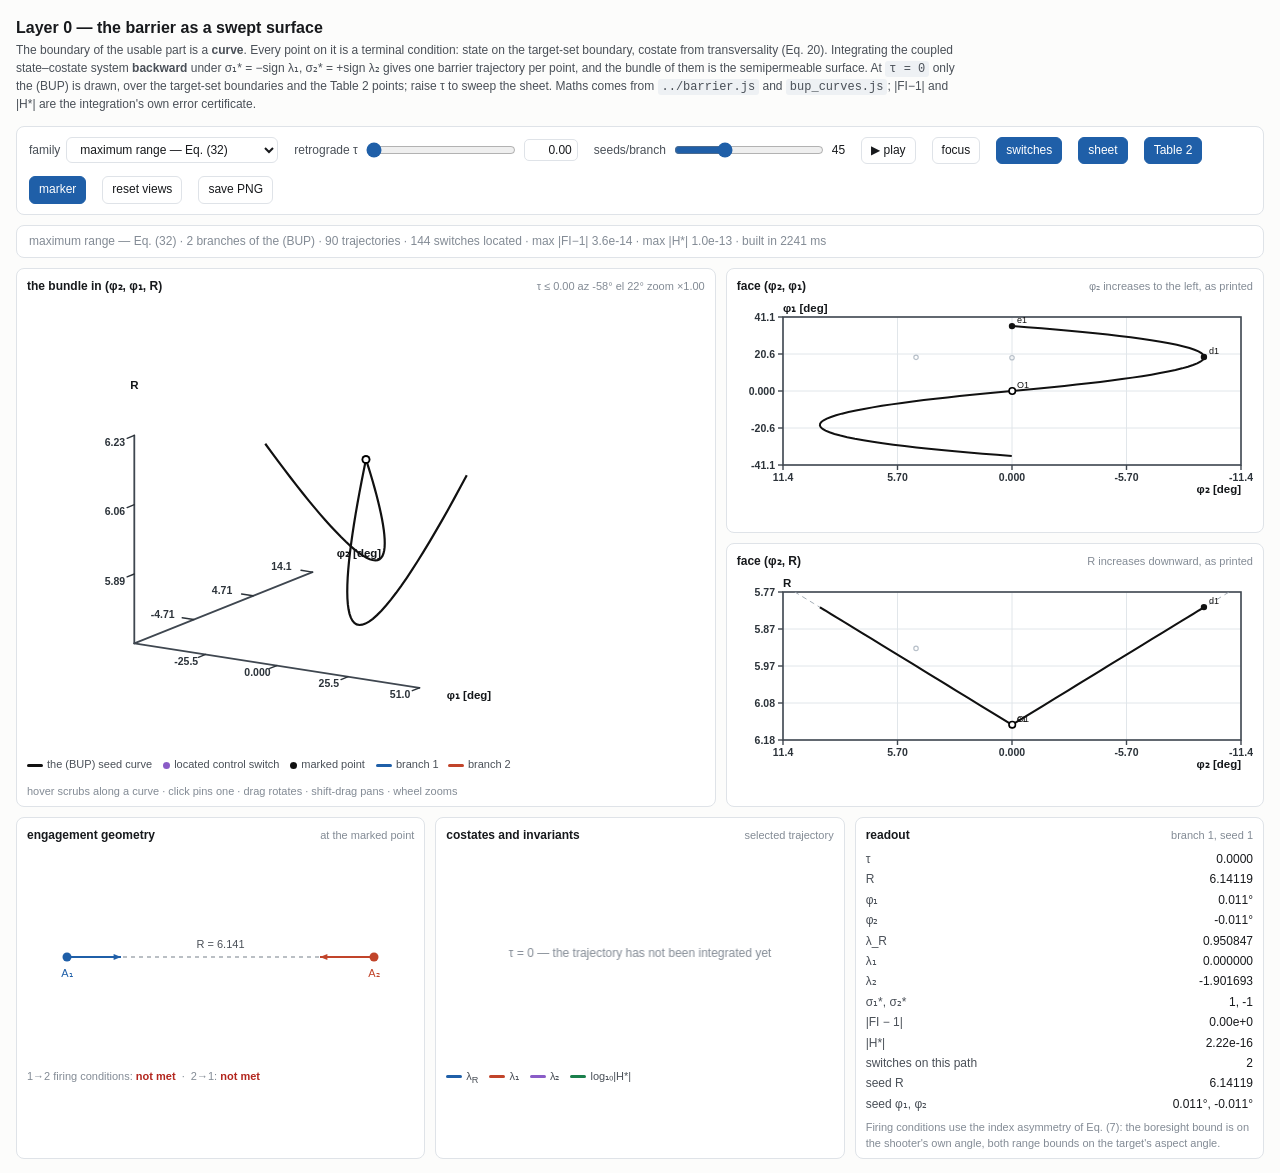
==== layer0/viz/barrier_explorer.html @ 40b1602a "Upgraded Layer 0 Visualization" ====
<!DOCTYPE html>
<!--
  barrier_explorer.html -- Layer 0: the barrier as a swept surface.

  Every point of the boundary of the usable part is a terminal condition.
  Integrate the state-costate system retrograde from it under the paper's own
  barrier strategies and the bundle of those trajectories IS the semipermeable
  surface.  Hold tau at 0 and the picture is the (BUP) alone, drawn over the
  target-set boundaries and the Table 2 points, for direct comparison with the
  printed figures; raise tau and the sheet grows off it.

  Maths: ../barrier.js (the reconstruction) and ./bup_curves.js (ordered seed
  curves).  Nothing here re-derives anything; it only draws.  Both modules are
  checked by test_viz.py and test_barrier_js.js.

  Open it directly in a browser -- file:// is fine.  No build, no server.

    wheel            zoom, about the cursor
    drag             pan (rotate, in the 3-D view; shift-drag pans there)
    click            select a trajectory, in any of the three views
    double-click     reset that view
-->
<html lang="en">
<head>
<meta charset="utf-8">
<title>Layer 0 — barrier sheet explorer</title>
<style>
  :root {
    --c0: #1f5fa8;  --c1: #c1442a;  --c2: #8a5cc7;  --sw: #8a5cc7;
    --ok: #1a7f4b;  --no: #b3261e;
    --ink: #17191c;  --ink2: #4a5058;  --ink3: #838b95;
    --surface: #fcfcfb;  --panel: #ffffff;  --line: #dfe3e8;
  }
  * { box-sizing: border-box; }
  body {
    margin: 0; padding: 16px; background: var(--surface); color: var(--ink);
    font: 13px/1.45 -apple-system, "Segoe UI", Roboto, Helvetica, Arial, sans-serif;
  }
  h1 { font-size: 16px; font-weight: 600; margin: 0 0 3px; }
  .sub { color: var(--ink2); font-size: 12px; margin-bottom: 12px; max-width: 940px; }
  .sub code { background: #eef1f4; padding: 1px 4px; border-radius: 3px; }

  .bar {
    display: flex; flex-wrap: wrap; gap: 12px 16px; align-items: center;
    background: var(--panel); border: 1px solid var(--line); border-radius: 8px;
    padding: 10px 12px; margin-bottom: 10px;
  }
  .ctl { display: flex; align-items: center; gap: 6px; }
  .ctl label { color: var(--ink2); font-size: 12px; white-space: nowrap; }
  .ctl output, .num {
    font-variant-numeric: tabular-nums; font-size: 12px; color: var(--ink);
  }
  .num { width: 54px; text-align: right; padding: 3px 5px; border-radius: 5px;
         border: 1px solid var(--line); font-family: inherit; }
  input[type=range] { width: 150px; accent-color: var(--c0); }
  select, button {
    font: inherit; font-size: 12px; padding: 4px 9px; border-radius: 6px;
    border: 1px solid var(--line); background: #fff; color: var(--ink); cursor: pointer;
  }
  button:hover { background: #f1f4f7; }
  button.on { background: var(--c0); border-color: var(--c0); color: #fff; }
  .status { color: var(--ink3); font-size: 12px; font-variant-numeric: tabular-nums; }

  .grid { display: grid; grid-template-columns: 1.3fr 1fr; gap: 10px; }
  .row2 { display: grid; grid-template-columns: 1fr 1fr 1fr; gap: 10px; margin-top: 10px; }
  .card {
    background: var(--panel); border: 1px solid var(--line); border-radius: 8px;
    padding: 9px 10px 6px;
  }
  .card h2 {
    font-size: 12px; font-weight: 600; margin: 0 0 5px;
    display: flex; justify-content: space-between; align-items: baseline; gap: 8px;
  }
  .card h2 span { font-weight: 400; color: var(--ink3); font-size: 11px;
                  font-variant-numeric: tabular-nums; }
  .stack { display: grid; grid-template-rows: 1fr 1fr; gap: 10px; }
  canvas { display: block; width: 100%; }
  #c3d { height: 452px; cursor: grab; }
  #c3d:active { cursor: grabbing; }
  #cA, #cB { height: 196px; cursor: crosshair; }
  #cG, #cI { height: 214px; }

  table.read { width: 100%; border-collapse: collapse; font-variant-numeric: tabular-nums; }
  table.read td { padding: 1.5px 0; font-size: 12px; }
  table.read td:first-child { color: var(--ink2); }
  table.read td:last-child { text-align: right; }
  .ok { color: var(--ok); } .no { color: var(--no); }
  .key { display: flex; gap: 11px; flex-wrap: wrap; font-size: 11px; color: var(--ink2);
         margin-top: 5px; }
  .key i { display: inline-block; width: 16px; height: 3px; border-radius: 2px;
           vertical-align: middle; margin-right: 4px; }
  .key i.dot { width: 7px; height: 7px; border-radius: 50%; }
  .note { font-size: 11px; color: var(--ink3); margin-top: 5px; }
</style>
</head>
<body>

<h1>Layer 0 — the barrier as a swept surface</h1>
<div class="sub">
  The boundary of the usable part is a <b>curve</b>. Every point on it is a terminal
  condition: state on the target-set boundary, costate from transversality (Eq. 20).
  Integrating the coupled state–costate system <b>backward</b> under σ₁* = −sign λ₁,
  σ₂* = +sign λ₂ gives one barrier trajectory per point, and the bundle of them is the
  semipermeable surface. At <code>τ = 0</code> only the (BUP) is drawn, over the
  target-set boundaries and the Table 2 points; raise τ to sweep the sheet.
  Maths comes from <code>../barrier.js</code> and <code>bup_curves.js</code>;
  |FI−1| and |H*| are the integration's own error certificate.
</div>

<div class="bar">
  <div class="ctl">
    <label for="fam">family</label>
    <select id="fam"></select>
  </div>
  <div class="ctl">
    <label for="tau">retrograde τ</label>
    <input type="range" id="tau" min="0" max="600" step="1" value="0">
    <input type="text" class="num" id="tauNum" value="0.00">
  </div>
  <div class="ctl">
    <label for="ns">seeds/branch</label>
    <input type="range" id="ns" min="9" max="121" step="2" value="45">
    <output id="nsOut">45</output>
  </div>
  <button id="play">▶ play</button>
  <button id="focus">focus</button>
  <button id="showSw" class="on">switches</button>
  <button id="showSheet" class="on">sheet</button>
  <button id="showT2" class="on">Table 2</button>
  <button id="showMark" class="on">marker</button>
  <button id="reset">reset views</button>
  <button id="png">save PNG</button>
</div>
<div class="bar" style="padding:7px 12px"><span class="status" id="status"></span></div>

<div class="grid">
  <div class="card">
    <h2>the bundle in (φ₂, φ₁, R) <span id="h3d"></span></h2>
    <canvas id="c3d"></canvas>
    <div class="key">
      <span><i style="background:#111"></i>the (BUP) seed curve</span>
      <span><i class="dot" style="background:var(--sw)"></i>located control switch</span>
      <span id="markKey"><i class="dot" style="background:#111"></i>marked point</span>
      <span id="branchKey"></span>
      <span style="color:var(--ink3)">hover scrubs along a curve · click pins one ·
        drag rotates · shift-drag pans · wheel zooms</span>
    </div>
  </div>

  <div class="stack">
    <div class="card">
      <h2>face (φ₂, φ₁) <span>φ₂ increases to the left, as printed</span></h2>
      <canvas id="cA"></canvas>
    </div>
    <div class="card">
      <h2>face (φ₂, R) <span>R increases downward, as printed</span></h2>
      <canvas id="cB"></canvas>
    </div>
  </div>
</div>

<div class="row2">
  <div class="card">
    <h2>engagement geometry <span>at the marked point</span></h2>
    <canvas id="cG"></canvas>
    <div class="note" id="gnote"></div>
  </div>
  <div class="card">
    <h2>costates and invariants <span>selected trajectory</span></h2>
    <canvas id="cI"></canvas>
    <div class="key">
      <span><i style="background:var(--c0)"></i>λ<sub>R</sub></span>
      <span><i style="background:var(--c1)"></i>λ₁</span>
      <span><i style="background:var(--c2)"></i>λ₂</span>
      <span><i style="background:var(--ok)"></i>log₁₀|H*|</span>
    </div>
  </div>
  <div class="card">
    <h2>readout <span id="rsub"></span></h2>
    <table class="read" id="read"></table>
    <div class="note">
      Firing conditions use the index asymmetry of Eq. (7): the boresight bound is on the
      shooter's own angle, both range bounds on the target's aspect angle.
    </div>
  </div>
</div>

<script src="../barrier.js"></script>
<script src="./bup_curves.js"></script>
<script>
'use strict';
var B = window.Barrier, C = window.BupCurves;

/* Both modules arrive as plain <script src> loads, so if either file is not
   where this page expects it the browser fails the load silently and every
   later line throws -- which used to leave a blank white page saying nothing
   about why.  Say it instead. */
(function requireModules() {
  var missing = [];
  if (!B) missing.push(['../barrier.js', 'layer0/barrier.js',
                        'the reconstruction: dynamics, costates, invariants, BUP seeds']);
  if (!C) missing.push(['./bup_curves.js', 'layer0/viz/bup_curves.js',
                        'the ordered seed curves along each (BUP) branch']);
  if (!missing.length) return;
  document.body.innerHTML =
    '<div style="max-width:720px;margin:48px auto;padding:20px 24px;' +
    'border:1px solid #e6c9c4;border-left:4px solid #b3261e;border-radius:8px;' +
    'background:#fff;font:14px/1.6 -apple-system,Segoe UI,Roboto,sans-serif;' +
    'color:#17191c">' +
    '<div style="font-weight:600;font-size:15px;margin-bottom:8px">' +
    'This page could not load the modules it draws from.</div>' +
    '<p style="margin:0 0 10px;color:#4a5058">Nothing here computes anything ' +
    'itself — the maths lives in those files, so the page has nothing to draw ' +
    'until they load.</p><ul style="margin:0 0 12px;padding-left:20px">' +
    missing.map(function (m) {
      return '<li style="margin-bottom:6px"><code style="background:#f3f5f7;' +
             'padding:1px 5px;border-radius:3px">' + m[1] + '</code> — ' + m[2] +
             '<br><span style="color:#838b95;font-size:12.5px">this page loads it as ' +
             m[0] + ', relative to itself</span></li>';
    }).join('') +
    '</ul><p style="margin:0;color:#4a5058">Put the file back and reload. ' +
    'If it has moved, the <code style="background:#f3f5f7;padding:1px 5px;' +
    'border-radius:3px">&lt;script src&gt;</code> tags at the foot of this file ' +
    'are the two paths to change.</p></div>';
  throw new Error('barrier_explorer: missing ' +
                  missing.map(function (m) { return m[1]; }).join(', '));
}());

var D = Math.PI / 180;
var HUE = ['#1f5fa8', '#c1442a', '#8a5cc7'];     // validated for CVD separation
var SW = '#8a5cc7', BUP = '#111111', OK = '#1a7f4b';

/* Axis furniture. Deliberately dark and weighted: on the 3-D view especially,
   a hairline tripod in pale grey is unreadable against the sheet. */
var AX_LINE = '#3f4750';      // frame and 3-D axis lines
var AX_TICK = '#2c333a';      // tick marks and their numbers
var AX_GRID = '#e1e6ea';      // gridlines, which stay recessive
var AX_NAME = '#14171a';      // axis names
var AX_TICK_FONT = '600 10.5px -apple-system, Segoe UI, sans-serif';
var AX_NAME_FONT = '600 11.5px -apple-system, Segoe UI, sans-serif';
var TAU_FULL = 6.0, DT = 2e-3;

/* Table 2, "Coordinates of significant points", p. 155 — [name, R, phi_1, phi_2]
   with the angles in degrees, exactly as printed. */
var TABLE2 = [["A_1",3.0,45,180],["B_1",6.142,45,0],["C_1",4.3,113.87,-25.27],
["D_1",3.724,83.86,23.71],["E_1",2.233,85.45,129.74],["F_1",2.69,69.8,157.07],
["G_1",3.437,74.5,47.16],["H_1",0.55,128.52,-143.79],["I_1",0.55,-36.21,51.28],
["J_1",1.7214,45.01,88.87],["K_1",0.7213,45,-55.17],["M_1",0.25,45,180],
["N_1",0.279,45,-154.6],["O_1",6.1416,0,0],["P_1",2.628,72.75,153.96],
["Q_1",1.707,45,90],["Qt_1",1.705,45,89.5],["S_1",1.468,47.24,132.76],
["U_1",1.721,91.14,134.99],["V_1",0.412,45,117.43],["Wt_1",0.148,49.49,130.51],
["Y_1",3.01,45,174.5],["Z_1",0.85,45,0],["a_1",2.98,49.68,171.4],
["b_1",2.44,79.58,123.43],["c_1",5.925,18.7,4.78],["d_1",5.808,18.88,-9.56],
["e_1",6.142,36.07,0],["f_1",6.142,18.5,0],["g_1",0.267,45,-160.9],
["h_1",0.535,45,92.92],["m_1",0.847,45,8.05],["n_1",0.255,45,179.15],
["p_1",0.721,-31.81,55.46],["q_1",0.381,45,-124.34],["v_1",0.543,19.31,91.28],
["alpha",3.29,63.12,69.12],["beta",4.649,45,45],["gamma",1.414,45,45],
["delta",4.649,45,-45],["zeta_1",5.149,59.19,20.19],["eta",0.762,45,-45],
["mu_1",4.649,45,24.63],["rho_1",5.686,77.03,-6.86],["nu",0.762,45,45],
["beta_0",0.85,0,0],["tau",2.495,53.34,53.34]];

// ---------------------------------------------------------------------------
// state
// ---------------------------------------------------------------------------

var S = {
  family: 'max',
  tau: 0.0,
  branches: [],            // [{color, trajs:[...]}]
  flat: [],                // every trajectory, in draw order
  sel: 0,
  pinned: null,            // index of a locked trajectory, or null
  mark: 1.0,               // fraction of tau at which the marker sits
  focus: false,
  showSw: true, showSheet: true, showT2: true, showMark: true,
  az: -58 * D, el: 22 * D,
  views: {}                // per-canvas user transform
};

/* A face's view is either null -- follow the auto-fit, so scrubbing tau keeps
   the bundle framed -- or an explicit domain rectangle, frozen the moment the
   user zooms or pans. Keeping the domain itself (rather than a zoom factor)
   makes zoom-about-the-cursor exact and pan a plain translation. */
function view(id) {
  if (!S.views[id]) S.views[id] = { dom: null, k: 1, dx: 0, dy: 0 };
  return S.views[id];
}

// ---------------------------------------------------------------------------
// build
// ---------------------------------------------------------------------------

function unwrapCol(Y, col) {
  var out = [Y[0][col]], acc = Y[0][col];
  for (var i = 1; i < Y.length; i++) {
    var d = Y[i][col] - Y[i - 1][col];
    if (d > Math.PI) d -= 2 * Math.PI;
    if (d < -Math.PI) d += 2 * Math.PI;
    acc += d;
    out.push(acc);
  }
  return out;
}

/* barrier.js returns { path:[{tau,y}], switches:[{tau,which}], fiErr, hErr }.
   Flatten to column arrays once, here, and derive the invariant histories from
   the module's own functions rather than recomputing any physics. */
function trajectory(y0, bi, si) {
  var tr = B.integrateRetrograde(y0, { tauMax: TAU_FULL, dt: DT });
  var Y = tr.path.map(function (p) { return p.y; });
  var fi = [], h = [];
  for (var i = 0; i < Y.length; i++) {
    var q = Y[i];
    fi.push(Math.abs(B.firstIntegral(q[0], q[3], q[4], q[5]) - 1));
    h.push(Math.abs(B.hamiltonianStar(q[0], q[1], q[2], q[3], q[4], q[5])));
  }
  return {
    tau: tr.path.map(function (p) { return p.tau; }),
    R: Y.map(function (q) { return q[0]; }),
    a1: unwrapCol(Y, 1), a2: unwrapCol(Y, 2),
    Y: Y, switches: tr.switches, fi: fi, h: h,
    fiErr: tr.fiErr, hErr: tr.hErr, seed: y0, bi: bi, si: si
  };
}

/* Eq. (7).  Computed here rather than added to barrier.js, which does not
   export it: the boresight bound is on the shooter's OWN angle, both range
   bounds on the TARGET's aspect angle. */
function canFire(own, tgt, R) {
  return Math.abs(own) <= B.PARAMS.beta && R >= B.Rlo(tgt) && R < B.Rhi(tgt);
}

function rebuild() {
  var t0 = performance.now();
  var n = +document.getElementById('ns').value;
  S.family = document.getElementById('fam').value;
  var res = C.seeds(S.family, n);
  S.branches = res.branches.map(function (seeds, bi) {
    return { color: HUE[bi % HUE.length],
             trajs: seeds.map(function (y, si) { return trajectory(y, bi, si); }) };
  });
  S.flat = [];
  S.branches.forEach(function (b) { b.trajs.forEach(function (t) { S.flat.push(t); }); });
  S.sel = Math.min(S.sel, Math.max(S.flat.length - 1, 0));
  S.pinned = null;
  classifyTable2();

  var fi = 0, h = 0, nsw = 0;
  S.flat.forEach(function (t) {
    fi = Math.max(fi, t.fiErr); h = Math.max(h, t.hErr); nsw += t.switches.length;
  });
  document.getElementById('status').textContent =
    res.label + ' · ' + S.branches.length + ' branch' +
    (S.branches.length > 1 ? 'es' : '') + ' of the (BUP) · ' + S.flat.length +
    ' trajectories · ' + nsw + ' switches located · max |FI−1| ' + fi.toExponential(1) +
    ' · max |H*| ' + h.toExponential(1) + ' · built in ' +
    Math.round(performance.now() - t0) + ' ms';

  document.getElementById('branchKey').innerHTML = S.branches.map(function (b, i) {
    return '<i style="background:' + b.color + '"></i>branch ' + (i + 1);
  }).join(' &nbsp; ');

  Object.keys(S.views).forEach(function (k) { S.views[k] = null; });
  S.views = {};
  draw();
}

/* Mark the Table 2 points that lie on the family now shown, so the overlay
   distinguishes "this curve reproduces the published point" from "this point
   belongs to some other part of the construction". */
var T2ON = [];
function classifyTable2() {
  T2ON = TABLE2.map(function (p) {
    var best = 1e9;
    S.flat.forEach(function (t) {
      var d = Math.max(Math.abs(t.seed[0] - p[1]),
                       Math.abs(B.wrap(t.seed[1] - p[2] * D)),
                       Math.abs(B.wrap(t.seed[2] - p[3] * D)));
      if (d < best) best = d;
    });
    return best < 0.02;
  });
}

// ---------------------------------------------------------------------------
// canvas plumbing
// ---------------------------------------------------------------------------

function fit(cv) {
  var r = window.devicePixelRatio || 1;
  var w = cv.clientWidth, h = cv.clientHeight;
  cv.width = Math.round(w * r); cv.height = Math.round(h * r);
  var g = cv.getContext('2d');
  g.setTransform(r, 0, 0, r, 0, 0);
  g.clearRect(0, 0, w, h);
  return { g: g, w: w, h: h };
}

function Frame(g, w, h, pad) {
  this.g = g; this.w = w; this.h = h;
  this.p = pad || { l: 46, r: 12, t: 17, b: 31 };
}
Frame.prototype.setDomain = function (x0, x1, y0, y1) {
  this.x0 = x0; this.x1 = x1; this.y0 = y0; this.y1 = y1;
};
Frame.prototype.applyView = function (v) {
  if (v.dom) this.setDomain(v.dom[0], v.dom[1], v.dom[2], v.dom[3]);
};
Frame.prototype.domain = function () { return [this.x0, this.x1, this.y0, this.y1]; };
Frame.prototype.X = function (x) {
  return this.p.l + (x - this.x0) / (this.x1 - this.x0) * (this.w - this.p.l - this.p.r);
};
Frame.prototype.Y = function (y) {
  return this.p.t + (y - this.y0) / (this.y1 - this.y0) * (this.h - this.p.t - this.p.b);
};
Frame.prototype.invX = function (px) {
  return this.x0 + (px - this.p.l) / (this.w - this.p.l - this.p.r) * (this.x1 - this.x0);
};
Frame.prototype.invY = function (py) {
  return this.y0 + (py - this.p.t) / (this.h - this.p.t - this.p.b) * (this.y1 - this.y0);
};
Frame.prototype.clip = function () {
  this.g.save();
  this.g.beginPath();
  this.g.rect(this.p.l, this.p.t, this.w - this.p.l - this.p.r,
              this.h - this.p.t - this.p.b);
  this.g.clip();
};
Frame.prototype.unclip = function () { this.g.restore(); };
/* Grid lines stay recessive; the frame, the ticks and the names are the axis
   and are drawn to be read at a glance. */
Frame.prototype.axes = function (xl, yl) {
  var g = this.g, i, v;
  var L = this.p.l, R = this.w - this.p.r, T = this.p.t, Bm = this.h - this.p.b;

  g.strokeStyle = AX_GRID; g.lineWidth = 1;
  for (i = 0; i <= 4; i++) {
    v = this.x0 + (this.x1 - this.x0) * i / 4;
    g.beginPath(); g.moveTo(this.X(v), T); g.lineTo(this.X(v), Bm); g.stroke();
  }
  for (i = 0; i <= 4; i++) {
    v = this.y0 + (this.y1 - this.y0) * i / 4;
    g.beginPath(); g.moveTo(L, this.Y(v)); g.lineTo(R, this.Y(v)); g.stroke();
  }

  g.strokeStyle = AX_LINE; g.lineWidth = 1.6;
  g.strokeRect(L, T, R - L, Bm - T);

  g.lineWidth = 1.4;
  g.font = AX_TICK_FONT;
  g.fillStyle = AX_TICK;
  for (i = 0; i <= 4; i++) {
    v = this.x0 + (this.x1 - this.x0) * i / 4;
    g.beginPath(); g.moveTo(this.X(v), Bm); g.lineTo(this.X(v), Bm + 5); g.stroke();
    g.textAlign = 'center';
    g.fillText(fmt(v), this.X(v), Bm + 16);
  }
  for (i = 0; i <= 4; i++) {
    v = this.y0 + (this.y1 - this.y0) * i / 4;
    g.beginPath(); g.moveTo(L, this.Y(v)); g.lineTo(L - 5, this.Y(v)); g.stroke();
    g.textAlign = 'right';
    g.fillText(fmt(v), L - 8, this.Y(v) + 3.5);
  }

  g.font = AX_NAME_FONT; g.fillStyle = AX_NAME;
  g.textAlign = 'right';
  g.fillText(xl, R, this.h - 3);
  g.textAlign = 'left';
  g.fillText(yl, L, T - 5);
};
Frame.prototype.poly = function (xs, ys, color, lw, alpha) {
  var g = this.g, i;
  g.strokeStyle = color; g.lineWidth = lw;
  g.globalAlpha = alpha === undefined ? 1 : alpha;
  g.beginPath();
  for (i = 0; i < xs.length; i++) {
    if (i === 0) g.moveTo(this.X(xs[i]), this.Y(ys[i]));
    else g.lineTo(this.X(xs[i]), this.Y(ys[i]));
  }
  g.stroke(); g.globalAlpha = 1;
};
Frame.prototype.dot = function (x, y, color, r, ring) {
  var g = this.g;
  g.beginPath(); g.arc(this.X(x), this.Y(y), r || 2, 0, 2 * Math.PI);
  if (ring) { g.strokeStyle = color; g.lineWidth = 1.2; g.stroke(); }
  else { g.fillStyle = color; g.fill(); }
};

function fmt(v) {
  var a = Math.abs(v);
  if (a >= 100) return v.toFixed(0);
  if (a >= 10) return v.toFixed(1);
  if (a >= 1) return v.toFixed(2);
  return v.toFixed(3);
}

/* Light at the start of the seed curve, dark at its end, so position along the
   (BUP) is readable inside a branch's own hue. */
function shade(base, k, n) {
  var f = 0.55 - 0.5 * (k / Math.max(n - 1, 1));
  var r = parseInt(base.slice(1, 3), 16), g = parseInt(base.slice(3, 5), 16),
      b = parseInt(base.slice(5, 7), 16);
  function mix(c) { return Math.round(c + (255 - c) * Math.max(f, 0)); }
  return 'rgb(' + mix(r) + ',' + mix(g) + ',' + mix(b) + ')';
}

/* Index of the last sample at or before tau.  At tau = 0 this is 0, so the
   trajectory collapses to its seed and only the (BUP) is drawn. */
function cut(t, tau) {
  var lo = 0, hi = t.tau.length - 1;
  if (tau <= 0) return 0;
  if (tau >= t.tau[hi]) return hi;
  while (lo < hi - 1) {
    var mid = (lo + hi) >> 1;
    if (t.tau[mid] <= tau) lo = mid; else hi = mid;
  }
  return lo;
}

function selected() { return S.flat[S.sel]; }

function visible(t) { return !S.focus || t === selected(); }

// ---------------------------------------------------------------------------
// reference geometry drawn under the bundle -- what the printed figures show
// ---------------------------------------------------------------------------

function drawReference(F, kind) {
  var g = F.g, i, xs = [], ys = [], q;
  g.setLineDash([5, 4]);
  if (kind === 'p1') {
    [B.PARAMS.beta, -B.PARAMS.beta].forEach(function (b) {
      F.poly([F.x0, F.x1], [b / D, b / D], '#9aa3ad', 1, 0.9);
    });
  } else {
    for (i = 0; i <= 400; i++) {
      q = -Math.PI + 2 * Math.PI * i / 400;
      xs.push(q / D); ys.push(B.Rhi(q));
    }
    F.poly(xs, ys, '#9aa3ad', 1, 0.9);
    xs = []; ys = [];
    for (i = 0; i <= 400; i++) {
      q = -Math.PI + 2 * Math.PI * i / 400;
      xs.push(q / D); ys.push(B.Rlo(q));
    }
    F.poly(xs, ys, '#9aa3ad', 1, 0.9);
  }
  g.setLineDash([]);
}

function drawTable2(F, xk, yk) {
  if (!S.showT2) return;
  var g = F.g;
  g.font = '9px -apple-system, Segoe UI, sans-serif';
  TABLE2.forEach(function (p, i) {
    var val = { R: p[1], phi1: p[2], phi2: p[3] };
    var x = val[xk], y = val[yk];
    if (x < Math.min(F.x0, F.x1) || x > Math.max(F.x0, F.x1)) return;
    if (y < Math.min(F.y0, F.y1) || y > Math.max(F.y0, F.y1)) return;
    var on = T2ON[i];
    F.dot(x, y, on ? '#111' : '#b8c0c9', on ? 3.2 : 2.2, !on);
    if (on) {
      g.fillStyle = '#111'; g.textAlign = 'left';
      g.fillText(p[0].replace('_', ''), F.X(x) + 5, F.Y(y) - 3);
    }
  });
}

// ---------------------------------------------------------------------------
// the two faces
// ---------------------------------------------------------------------------

var FACES = {
  cA: { x: function (t, i) { return t.a2[i] / D; },
        y: function (t, i) { return t.a1[i] / D; },
        xl: 'φ₂ [deg]', yl: 'φ₁ [deg]', xk: 'phi2', yk: 'phi1',
        flipX: true, flipY: false, ref: 'p1' },
  cB: { x: function (t, i) { return t.a2[i] / D; },
        y: function (t, i) { return t.R[i]; },
        xl: 'φ₂ [deg]', yl: 'R', xk: 'phi2', yk: 'R',
        flipX: true, flipY: true, ref: 'R' }
};

function autoBounds(fx, fy) {
  var x0 = Infinity, x1 = -Infinity, y0 = Infinity, y1 = -Infinity;
  S.flat.forEach(function (t) {
    if (!visible(t)) return;
    var m = cut(t, S.tau), i;
    for (i = 0; i <= m; i++) {
      var x = fx(t, i), y = fy(t, i);
      if (x < x0) x0 = x; if (x > x1) x1 = x;
      if (y < y0) y0 = y; if (y > y1) y1 = y;
    }
  });
  if (!isFinite(x0)) return [0, 1, 0, 1];
  var mx = 0.07 * (x1 - x0) + 0.5, my = 0.07 * (y1 - y0) + 0.02;
  return [x0 - mx, x1 + mx, y0 - my, y1 + my];
}

/* Build a face's frame.
 *
 * `c` is the result of fit(), for the drawing path.  Passing null gives a
 * measure-only frame with no drawing context and, critically, WITHOUT calling
 * fit() -- fit() sets canvas.width, which clears the canvas.  Hit-testing runs
 * on every mousemove, so a pick that quietly wiped the pixels and then decided
 * nothing had changed left the view blank until the next redraw: the canvas
 * flickered under the cursor. */
function faceFrame(id, cv, c) {
  var f = FACES[id];
  var F = new Frame(c ? c.g : null,
                    c ? c.w : cv.clientWidth,
                    c ? c.h : cv.clientHeight);
  var b = autoBounds(f.x, f.y);
  F.setDomain(f.flipX ? b[1] : b[0], f.flipX ? b[0] : b[1],
              f.flipY ? b[2] : b[3], f.flipY ? b[3] : b[2]);
  F.applyView(view(id));
  return F;
}

function drawFace(id) {
  var cv = document.getElementById(id), f = FACES[id];
  var F = faceFrame(id, cv, fit(cv));
  F.axes(f.xl, f.yl);
  F.clip();
  drawReference(F, f.ref);

  S.branches.forEach(function (br) {
    br.trajs.forEach(function (t, k) {
      if (!visible(t)) return;
      var m = cut(t, S.tau), xs = [], ys = [], i;
      if (m === 0) return;
      for (i = 0; i <= m; i++) { xs.push(f.x(t, i)); ys.push(f.y(t, i)); }
      var on = (t === selected());
      F.poly(xs, ys, on ? '#000' : shade(br.color, k, br.trajs.length),
             on ? 2.0 : 0.8, on ? 1 : 0.7);
    });
    // the seed curve itself, always drawn -- at tau = 0 it is the whole picture
    var bx = [], by = [];
    br.trajs.forEach(function (t) {
      if (S.focus && !visible(t)) return;
      bx.push(f.x(t, 0)); by.push(f.y(t, 0));
    });
    if (bx.length > 1) F.poly(bx, by, BUP, 2.0, 1);
  });

  if (S.showSw) {
    S.flat.forEach(function (t) {
      if (!visible(t)) return;
      t.switches.forEach(function (s) {
        if (s.tau > S.tau) return;
        var i = cut(t, s.tau);
        F.dot(f.x(t, i), f.y(t, i), SW, 1.9);
      });
    });
  }

  drawTable2(F, f.xk, f.yk);

  var sel = selected();
  if (sel && S.showMark) {
    var i = cut(sel, S.tau * S.mark);
    if (S.pinned !== null) F.dot(f.x(sel, i), f.y(sel, i), '#000', 7.5, true);
    F.dot(f.x(sel, i), f.y(sel, i), '#000', 4);
    F.dot(f.x(sel, 0), f.y(sel, 0), '#fff', 2.4);
  }
  F.unclip();
}

// ---------------------------------------------------------------------------
// the 3-D view
// ---------------------------------------------------------------------------

function make3d(c) {
  var bx = autoBounds(function (t, i) { return t.a2[i] / D; },
                      function (t, i) { return t.a1[i] / D; });
  var bz = autoBounds(function (t, i) { return t.a2[i] / D; },
                      function (t, i) { return t.R[i]; });
  var cx = 0.5 * (bx[0] + bx[1]), cy = 0.5 * (bx[2] + bx[3]),
      cz = 0.5 * (bz[2] + bz[3]);
  var sx = Math.max(bx[1] - bx[0], 1e-6), sy = Math.max(bx[3] - bx[2], 1e-6),
      sz = Math.max(bz[3] - bz[2], 1e-6);
  var v = view('c3d');
  var sc = { x: 0.40 * c.w * v.k, y: 0.40 * c.h * v.k };
  var ox = c.w / 2 + v.dx * c.w, oy = c.h / 2 + v.dy * c.h;
  var ca = Math.cos(S.az), sa = Math.sin(S.az);
  var ce = Math.cos(S.el), se = Math.sin(S.el);
  return {
    // centre and span per axis, so a normalized coordinate u maps back to the
    // data value c + u*s -- which is what the 3-D tick labels print
    box: { c: [cx, cy, cz], s: [sx, sy, sz] },
    norm: function (t, i) {
      return [(t.a2[i] / D - cx) / sx, (t.a1[i] / D - cy) / sy, (t.R[i] - cz) / sz];
    },
    at: function (p) {
      var X = p[0] * ca - p[1] * sa;
      var Y = (p[0] * sa + p[1] * ca) * se - p[2] * ce;
      return [ox + X * sc.x, oy + Y * sc.y];
    }
  };
}

/* Three labelled axes rather than a bare tripod.  Each carries tick marks and
   the data value at each tick (degrees, or R), which the view had no way of
   showing before -- so a shape in it could be seen but not read. */
function drawAxes3d(g, P) {
  var A = -0.62, Z = 0.62, NT = 4;
  var axes = [
    { d: 0, off: [0, -1, 0], name: 'φ₂ [deg]' },
    { d: 1, off: [-1, 0, 0], name: 'φ₁ [deg]' },
    { d: 2, off: [-1, 0, 0], name: 'R' }
  ];

  axes.forEach(function (ax) {
    function at(u, grow) {
      var p = [A, A, A];
      p[ax.d] = u;
      if (grow) {
        p[0] += ax.off[0] * grow;
        p[1] += ax.off[1] * grow;
        p[2] += ax.off[2] * grow;
      }
      return P.at(p);
    }

    var p0 = at(A, 0), p1 = at(Z, 0);
    g.strokeStyle = AX_LINE; g.lineWidth = 1.8; g.lineCap = 'round';
    g.beginPath(); g.moveTo(p0[0], p0[1]); g.lineTo(p1[0], p1[1]); g.stroke();

    // Rotating the view foreshortens an axis, and four labels on forty pixels
    // of screen are unreadable.  Thin the ticks to what the projected length
    // can actually carry, and drop them entirely once it cannot carry one.
    var len = Math.hypot(p1[0] - p0[0], p1[1] - p0[1]);
    var nt = Math.min(NT, Math.floor(len / 58));

    if (nt >= 1) {
      g.font = AX_TICK_FONT; g.fillStyle = AX_TICK; g.strokeStyle = AX_TICK;
      g.lineWidth = 1.4; g.textAlign = 'center'; g.textBaseline = 'middle';
      for (var i = 1; i <= nt; i++) {    // i = 0 is the corner the three axes
        var u = A + (Z - A) * i / nt;    // share: their labels would stack
        var a = at(u, 0), b = at(u, 0.05), lab = at(u, 0.135);
        g.beginPath(); g.moveTo(a[0], a[1]); g.lineTo(b[0], b[1]); g.stroke();
        g.fillText(fmt(P.box.c[ax.d] + u * P.box.s[ax.d]), lab[0], lab[1]);
      }
    }

    // The name goes past the far end ALONG the axis; tick labels are offset
    // across it, so the two cannot collide at any viewing angle.
    var ux = len > 1e-6 ? (p1[0] - p0[0]) / len : 0;
    var uy = len > 1e-6 ? (p1[1] - p0[1]) / len : -1;
    g.font = AX_NAME_FONT; g.fillStyle = AX_NAME;
    g.textAlign = 'center'; g.textBaseline = 'middle';
    g.fillText(ax.name, p1[0] + ux * 50, p1[1] + uy * 50);
    g.textBaseline = 'alphabetic';
  });
  g.lineCap = 'butt';
}

function draw3d() {
  var cv = document.getElementById('c3d'), c = fit(cv), g = c.g;
  var P = make3d(c);
  var put = function (t, i) { return P.at(P.norm(t, i)); };

  drawAxes3d(g, P);

  if (S.showSheet && !S.focus && S.tau > 0) {
    S.branches.forEach(function (br) {
      for (var k = 0; k + 1 < br.trajs.length; k++) {
        var A = br.trajs[k], Z = br.trajs[k + 1];
        var m = Math.min(cut(A, S.tau), cut(Z, S.tau));
        if (m < 1) continue;
        var step = Math.max(1, Math.floor(m / 60));
        g.globalAlpha = 0.5; g.fillStyle = shade(br.color, k, br.trajs.length);
        for (var i = 0; i + step <= m; i += step) {
          var p1 = put(A, i), p2 = put(A, i + step),
              p3 = put(Z, i + step), p4 = put(Z, i);
          g.beginPath();
          g.moveTo(p1[0], p1[1]); g.lineTo(p2[0], p2[1]);
          g.lineTo(p3[0], p3[1]); g.lineTo(p4[0], p4[1]);
          g.closePath(); g.fill();
        }
        g.globalAlpha = 1;
      }
    });
  }

  S.branches.forEach(function (br) {
    br.trajs.forEach(function (t, k) {
      if (!visible(t)) return;
      var m = cut(t, S.tau);
      if (m === 0) return;
      var on = (t === selected());
      g.strokeStyle = on ? '#000' : shade(br.color, k, br.trajs.length);
      g.lineWidth = on ? 2.0 : 0.6;
      g.globalAlpha = on ? 1 : (S.showSheet && !S.focus ? 0.5 : 0.85);
      g.beginPath();
      for (var i = 0; i <= m; i++) {
        var p = put(t, i);
        if (i === 0) g.moveTo(p[0], p[1]); else g.lineTo(p[0], p[1]);
      }
      g.stroke(); g.globalAlpha = 1;
    });
    g.strokeStyle = BUP; g.lineWidth = 2.2;
    g.beginPath();
    var started = false;
    br.trajs.forEach(function (t) {
      if (S.focus && !visible(t)) return;
      var p = put(t, 0);
      if (!started) { g.moveTo(p[0], p[1]); started = true; } else g.lineTo(p[0], p[1]);
    });
    g.stroke();
  });

  if (S.showSw) {
    g.fillStyle = SW;
    S.flat.forEach(function (t) {
      if (!visible(t)) return;
      t.switches.forEach(function (s) {
        if (s.tau > S.tau) return;
        var p = put(t, cut(t, s.tau));
        g.beginPath(); g.arc(p[0], p[1], 2.0, 0, 2 * Math.PI); g.fill();
      });
    });
  }

  var sel = selected();
  if (sel && S.showMark) {
    var p = put(sel, cut(sel, S.tau * S.mark));
    if (S.pinned !== null) {
      g.strokeStyle = '#000'; g.lineWidth = 1.4;
      g.beginPath(); g.arc(p[0], p[1], 8, 0, 2 * Math.PI); g.stroke();
    }
    g.fillStyle = '#000';
    g.beginPath(); g.arc(p[0], p[1], 4.5, 0, 2 * Math.PI); g.fill();
    g.fillStyle = '#fff';
    var q = put(sel, 0);
    g.beginPath(); g.arc(q[0], q[1], 2.6, 0, 2 * Math.PI); g.fill();
  }

  document.getElementById('h3d').textContent =
    'τ ≤ ' + S.tau.toFixed(2) + '   az ' + Math.round(S.az / D) +
    '°  el ' + Math.round(S.el / D) + '°   zoom ×' + view('c3d').k.toFixed(2);
}

// ---------------------------------------------------------------------------
// lower row
// ---------------------------------------------------------------------------

/* Relative geometry of Eqs. (1)-(3): A1 at the origin, A2 down the line of
   sight at range R.  Each phi_i is that aircraft's own velocity direction
   measured off the LOS toward the other, which is what makes
   Rdot = -(cos phi_1 + cos phi_2). */
function drawGeometry() {
  var c = fit(document.getElementById('cG')), g = c.g;
  var sel = selected();
  document.getElementById('gnote').textContent = '';
  if (!sel) return;
  var i = cut(sel, S.tau * S.mark);
  var R = sel.R[i], p1 = sel.Y[i][1], p2 = sel.Y[i][2];

  var pad = 40, sc = (c.w - 2 * pad) / Math.max(R, 1e-3);
  sc = Math.min(sc, (c.h - 2 * pad) / 2.0);
  var ax = c.w / 2 - 0.5 * R * sc, ay = c.h / 2, bx = ax + R * sc;

  g.strokeStyle = '#8d959e'; g.lineWidth = 1.2; g.setLineDash([4, 4]);
  g.beginPath(); g.moveTo(ax, ay); g.lineTo(bx, ay); g.stroke();
  g.setLineDash([]);

  function arrow(x, y, ang, color, label, lbly) {
    var len = Math.min(54, 0.28 * c.w);
    var dx = Math.cos(ang) * len, dy = -Math.sin(ang) * len;
    g.strokeStyle = color; g.fillStyle = color; g.lineWidth = 2;
    g.beginPath(); g.moveTo(x, y); g.lineTo(x + dx, y + dy); g.stroke();
    g.beginPath();
    g.moveTo(x + dx, y + dy);
    g.lineTo(x + dx - 8 * Math.cos(ang - 0.4), y + dy + 8 * Math.sin(ang - 0.4));
    g.lineTo(x + dx - 8 * Math.cos(ang + 0.4), y + dy + 8 * Math.sin(ang + 0.4));
    g.closePath(); g.fill();
    g.beginPath(); g.arc(x, y, 4.5, 0, 2 * Math.PI); g.fill();
    g.font = '11px -apple-system, Segoe UI, sans-serif'; g.textAlign = 'center';
    g.fillText(label, x, y + lbly);
  }
  arrow(ax, ay, p1, HUE[0], 'A₁', 20);
  arrow(bx, ay, Math.PI - p2, HUE[1], 'A₂', 20);

  g.fillStyle = '#4a5058'; g.textAlign = 'center';
  g.fillText('R = ' + R.toFixed(3), (ax + bx) / 2, ay - 9);
  g.textAlign = 'left';

  var f12 = canFire(p1, p2, R), f21 = canFire(p2, p1, R);
  document.getElementById('gnote').innerHTML =
    '1→2 firing conditions: <b class="' + (f12 ? 'ok' : 'no') + '">' +
    (f12 ? 'met' : 'not met') + '</b> &nbsp;·&nbsp; 2→1: <b class="' +
    (f21 ? 'ok' : 'no') + '">' + (f21 ? 'met' : 'not met') + '</b>';
}

function drawInvariants() {
  var c = fit(document.getElementById('cI'));
  var F = new Frame(c.g, c.w, c.h, { l: 36, r: 36, t: 17, b: 24 });
  var sel = selected();
  if (!sel) return;
  var m = cut(sel, S.tau), i;
  if (m === 0) {
    c.g.fillStyle = '#838b95';
    c.g.font = '12px -apple-system, Segoe UI, sans-serif';
    c.g.textAlign = 'center';
    c.g.fillText('τ = 0 — the trajectory has not been integrated yet',
                 c.w / 2, c.h / 2);
    return;
  }
  var lo = Infinity, hi = -Infinity;
  for (i = 0; i <= m; i++) {
    [3, 4, 5].forEach(function (k) {
      var v = sel.Y[i][k];
      if (v < lo) lo = v; if (v > hi) hi = v;
    });
  }
  if (!isFinite(lo)) { lo = -1; hi = 1; }
  var pad = 0.12 * (hi - lo) + 1e-3;
  F.setDomain(0, Math.max(sel.tau[m], 1e-3), hi + pad, lo - pad);
  F.axes('τ', 'λ');
  F.clip();

  var g = c.g;
  g.strokeStyle = '#7d858e'; g.lineWidth = 1.2;
  g.beginPath(); g.moveTo(F.p.l, F.Y(0)); g.lineTo(c.w - F.p.r, F.Y(0)); g.stroke();

  [[3, HUE[0]], [4, HUE[1]], [5, HUE[2]]].forEach(function (s) {
    var xs = [], ys = [];
    for (var j = 0; j <= m; j++) { xs.push(sel.tau[j]); ys.push(sel.Y[j][s[0]]); }
    F.poly(xs, ys, s[1], 1.6);
  });

  sel.switches.forEach(function (s) {
    if (s.tau > S.tau) return;
    g.strokeStyle = SW; g.lineWidth = 1; g.setLineDash([2, 3]);
    g.beginPath(); g.moveTo(F.X(s.tau), F.p.t); g.lineTo(F.X(s.tau), c.h - F.p.b);
    g.stroke(); g.setLineDash([]);
  });

  // |H*| on its own log decade axis
  var G = new Frame(c.g, c.w, c.h, { l: 36, r: 36, t: 17, b: 24 });
  G.setDomain(0, Math.max(sel.tau[m], 1e-3), -8, -18);
  var xs2 = [], ys2 = [];
  for (i = 0; i <= m; i++) {
    xs2.push(sel.tau[i]); ys2.push(Math.log10(Math.max(sel.h[i], 1e-18)));
  }
  G.poly(xs2, ys2, OK, 1.2, 0.9);
  F.unclip();

  // the marker's own position in tau
  g.strokeStyle = '#111'; g.lineWidth = 1;
  var tm = S.tau * S.mark;
  g.beginPath(); g.moveTo(F.X(tm), F.p.t); g.lineTo(F.X(tm), c.h - F.p.b); g.stroke();

  g.fillStyle = OK; g.font = '10px -apple-system, Segoe UI, sans-serif';
  g.textAlign = 'left';
  g.fillText('10⁻⁸', c.w - 32, G.Y(-8) + 3);
  g.fillText('10⁻¹⁸', c.w - 34, G.Y(-18) + 3);
}

function drawReadout() {
  var el = document.getElementById('read'), sel = selected();
  if (!sel) { el.innerHTML = ''; return; }
  var i = cut(sel, S.tau * S.mark), y = sel.Y[i], s = B.controls(y);
  var fi = Math.abs(B.firstIntegral(y[0], y[3], y[4], y[5]) - 1);
  var hs = Math.abs(B.hamiltonianStar(y[0], y[1], y[2], y[3], y[4], y[5]));
  var rows = [
    ['τ', sel.tau[i].toFixed(4)],
    ['R', y[0].toFixed(5)],
    ['φ₁', (sel.a1[i] / D).toFixed(3) + '°'],
    ['φ₂', (sel.a2[i] / D).toFixed(3) + '°'],
    ['λ_R', y[3].toFixed(6)],
    ['λ₁', y[4].toFixed(6)],
    ['λ₂', y[5].toFixed(6)],
    ['σ₁*, σ₂*', s[0] + ',  ' + s[1]],
    ['|FI − 1|', fi.toExponential(2)],
    ['|H*|', hs.toExponential(2)],
    ['switches on this path', sel.switches.length],
    ['seed R', sel.seed[0].toFixed(5)],
    ['seed φ₁, φ₂', (sel.seed[1] / D).toFixed(3) + '°, ' +
                    (sel.seed[2] / D).toFixed(3) + '°']
  ];
  el.innerHTML = rows.map(function (r) {
    return '<tr><td>' + r[0] + '</td><td>' + r[1] + '</td></tr>';
  }).join('');
  document.getElementById('rsub').innerHTML =
    'branch ' + (sel.bi + 1) + ', seed ' + (sel.si + 1) +
    (S.pinned === null ? ''
      : ' · <b style="color:#17191c">pinned</b> <span style="color:#838b95">' +
        '(click it again or press Esc)</span>');
}

function draw() {
  document.getElementById('markKey').style.display = S.showMark ? '' : 'none';
  draw3d();
  drawFace('cA');
  drawFace('cB');
  drawGeometry();
  drawInvariants();
  drawReadout();
}

// ---------------------------------------------------------------------------
// interaction
// ---------------------------------------------------------------------------

function setTau(v) {
  S.tau = Math.min(Math.max(v, 0), TAU_FULL);
  document.getElementById('tau').value = Math.round(S.tau * 100);
  document.getElementById('tauNum').value = S.tau.toFixed(2);
  draw();
}

document.getElementById('tau').oninput = function () { setTau(+this.value / 100); };
document.getElementById('tauNum').onchange = function () {
  var v = parseFloat(this.value);
  setTau(isFinite(v) ? v : 0);
};
var nsEl = document.getElementById('ns');
nsEl.oninput = function () { document.getElementById('nsOut').textContent = this.value; };
nsEl.onchange = rebuild;
document.getElementById('fam').onchange = rebuild;

function toggle(id, key) {
  document.getElementById(id).onclick = function () {
    S[key] = !S[key];
    this.classList.toggle('on', S[key]);
    draw();
  };
}
toggle('showSw', 'showSw');
toggle('showSheet', 'showSheet');
toggle('showT2', 'showT2');
toggle('showMark', 'showMark');   // the marked point on the selected trajectory
toggle('focus', 'focus');

document.getElementById('reset').onclick = function () {
  S.views = {};
  S.az = -58 * D; S.el = 22 * D;
  draw();
};

/* Play sweeps tau from 0 up. The bundle grows and, because the marker sits at
   tau * mark, the selected trajectory is travelled at the same time; with focus
   on, the bundle is hidden and it is only that trajectory being watched. */
var playing = null;
document.getElementById('play').onclick = function () {
  var btn = this;
  if (playing) {
    clearInterval(playing); playing = null;
    btn.textContent = '▶ play'; btn.classList.remove('on');
    return;
  }
  btn.textContent = '❚❚ pause'; btn.classList.add('on');
  if (S.tau >= TAU_FULL - 1e-9) setTau(0);
  playing = setInterval(function () {
    var next = S.tau + 0.05;
    if (next > TAU_FULL) { next = 0; }
    setTau(next);
  }, 45);
};

/* Nearest trajectory to a click, in a face. */
/* Nearest trajectory sample to a screen point.  With `only` given, the search
   is confined to that one trajectory, which is what lets a pinned curve be
   scrubbed along without the cursor wandering onto a neighbour. */
function pickFace(id, mx, my, only) {
  var cv = document.getElementById(id), f = FACES[id], F = faceFrame(id, cv, null);
  var best = -1, bestD = Infinity, bestFrac = 1;
  S.flat.forEach(function (t, idx) {
    if (!visible(t) || (only && t !== only)) return;
    var m = Math.max(cut(t, S.tau), 0);
    var step = Math.max(1, Math.floor(m / 90));
    for (var i = 0; i <= m; i += step) {
      var dx = F.X(f.x(t, i)) - mx, dy = F.Y(f.y(t, i)) - my;
      var d = dx * dx + dy * dy;
      if (d < bestD) { bestD = d; best = idx; bestFrac = m ? i / m : 1; }
    }
  });
  return bestD < (only ? 1e9 : 2500) ? [best, bestFrac] : null;
}

function pick3d(mx, my, only) {
  var c = { w: document.getElementById('c3d').clientWidth,
            h: document.getElementById('c3d').clientHeight };
  var P = make3d(c);
  var best = -1, bestD = Infinity, bestFrac = 1;
  S.flat.forEach(function (t, idx) {
    if (!visible(t) || (only && t !== only)) return;
    var m = Math.max(cut(t, S.tau), 0);
    var step = Math.max(1, Math.floor(m / 90));
    for (var i = 0; i <= m; i += step) {
      var p = P.at(P.norm(t, i));
      var dx = p[0] - mx, dy = p[1] - my, d = dx * dx + dy * dy;
      if (d < bestD) { bestD = d; best = idx; bestFrac = m ? i / m : 1; }
    }
  });
  return bestD < (only ? 1e9 : 2500) ? [best, bestFrac] : null;
}

function localXY(cv, e) {
  var r = cv.getBoundingClientRect();
  return [e.clientX - r.left, e.clientY - r.top];
}

/* Wheel zoom about the cursor, on every view showing trajectories. */
['cA', 'cB', 'c3d'].forEach(function (id) {
  var cv = document.getElementById(id);
  cv.addEventListener('wheel', function (e) {
    e.preventDefault();
    var v = view(id);
    var f = Math.exp(-e.deltaY * 0.0022);
    var k2 = Math.min(Math.max(v.k * f, 0.15), 250);
    var xy = localXY(cv, e);
    if (id === 'c3d') {
      // hold the point under the cursor while scaling about the view centre
      var ux = (xy[0] - cv.clientWidth / 2) / cv.clientWidth - v.dx;
      var uy = (xy[1] - cv.clientHeight / 2) / cv.clientHeight - v.dy;
      v.dx -= ux * (k2 / v.k - 1);
      v.dy -= uy * (k2 / v.k - 1);
      v.k = k2;
    } else {
      // zoom about the data point under the cursor: it stays put, exactly
      var F = faceFrame(id, cv, null);
      var bx = F.invX(xy[0]), by = F.invY(xy[1]);
      v.dom = [bx + (F.x0 - bx) / f, bx + (F.x1 - bx) / f,
               by + (F.y0 - by) / f, by + (F.y1 - by) / f];
    }
    draw();
  }, { passive: false });

  cv.addEventListener('dblclick', function () {
    S.views[id] = null;
    if (id === 'c3d') { S.az = -58 * D; S.el = 22 * D; }
    draw();
  });
});

/* Redraw at most once per frame while the cursor moves: a hover redraws every
   panel, and the 3-D sheet fill is not cheap. */
var hoverQueued = false;
function onNextFrame(fn) {
  if (hoverQueued) return;
  hoverQueued = true;
  requestAnimationFrame(function () { hoverQueued = false; fn(); });
}

function pickAt(id, xy, only) {
  return id === 'c3d' ? pick3d(xy[0], xy[1], only) : pickFace(id, xy[0], xy[1], only);
}

/* Moving the cursor over a view scrubs: the nearest trajectory is selected and
   the marked point follows the cursor along it, so dragging the pointer down a
   curve walks the readout, the geometry and the costates with it.  Clicking
   pins a trajectory — hover then scrubs along that one only, and never jumps to
   a neighbour — and clicking it again releases. */
function hoverScrub(id, cv, e) {
  var xy = localXY(cv, e);
  onNextFrame(function () {
    var pin = S.pinned === null ? null : S.flat[S.pinned];
    var hit = pickAt(id, xy, pin);
    if (!hit) return;
    if (hit[0] === S.sel && Math.abs(hit[1] - S.mark) < 1e-4) return;
    S.sel = hit[0];
    S.mark = hit[1];
    draw();
  });
}

/* Drag: pan on the faces, rotate (shift-pan) in 3-D.  A press that does not
   move is a click, and pins. */
['cA', 'cB', 'c3d'].forEach(function (id) {
  var cv = document.getElementById(id);
  var down = false, moved = 0, lx = 0, ly = 0;
  cv.addEventListener('mousedown', function (e) {
    down = true; moved = 0;
    lx = e.clientX; ly = e.clientY;
  });
  window.addEventListener('mouseup', function (e) {
    if (!down) return;
    down = false;
    if (moved > 3) return;
    var xy = localXY(cv, e);
    var hit = pickAt(id, xy, null);
    if (!hit) return;
    if (S.pinned === hit[0]) {
      S.pinned = null;                       // click the pinned curve to release
    } else {
      S.pinned = hit[0];
      S.sel = hit[0];
      S.mark = hit[1];
    }
    draw();
  });
  cv.addEventListener('mousemove', function (e) {
    if (!down) { hoverScrub(id, cv, e); return; }
    var dx = e.clientX - lx, dy = e.clientY - ly;
    moved += Math.abs(dx) + Math.abs(dy);
    lx = e.clientX; ly = e.clientY;
    var v = view(id);
    if (id === 'c3d' && !e.shiftKey) {
      S.az += dx * 0.008;
      S.el = Math.max(-1.45, Math.min(1.45, S.el + dy * 0.006));
    } else if (id === 'c3d') {
      v.dx += dx / cv.clientWidth; v.dy += dy / cv.clientHeight;
    } else {
      var F = faceFrame(id, cv, null);
      var kx = (F.x1 - F.x0) / (cv.clientWidth - F.p.l - F.p.r);
      var ky = (F.y1 - F.y0) / (cv.clientHeight - F.p.t - F.p.b);
      v.dom = [F.x0 - dx * kx, F.x1 - dx * kx, F.y0 - dy * ky, F.y1 - dy * ky];
    }
    draw();
  });
});

/* Stitch the three trajectory views into one image, for the deck. */
document.getElementById('png').onclick = function () {
  var ids = ['c3d', 'cA', 'cB'], titles = ['(φ₂, φ₁, R)', 'face (φ₂, φ₁)', 'face (φ₂, R)'];
  var src = ids.map(function (i) { return document.getElementById(i); });
  var pad = 14, head = 26;
  var w = src[0].width + src[1].width + pad * 3;
  var h = Math.max(src[0].height, src[1].height + src[2].height + pad) + head + pad * 2;
  var out = document.createElement('canvas');
  out.width = w; out.height = h;
  var g = out.getContext('2d');
  g.fillStyle = '#ffffff'; g.fillRect(0, 0, w, h);
  g.fillStyle = '#17191c';
  g.font = '600 15px -apple-system, Segoe UI, sans-serif';
  g.fillText(document.getElementById('status').textContent.split(' · ')[0] +
             ' — τ ≤ ' + S.tau.toFixed(2), pad, 18);
  g.drawImage(src[0], pad, head + pad);
  g.drawImage(src[1], src[0].width + pad * 2, head + pad);
  g.drawImage(src[2], src[0].width + pad * 2, head + pad + src[1].height + pad);
  g.fillStyle = '#4a5058'; g.font = '12px -apple-system, Segoe UI, sans-serif';
  titles.forEach(function (t, i) {
    var x = i === 0 ? pad : src[0].width + pad * 2;
    var y = i === 2 ? head + pad + src[1].height + pad - 4 : head + pad - 4;
    g.fillText(t, x, y);
  });
  var a = document.createElement('a');
  a.download = 'layer0_' + S.family.replace('+', 'p').replace('-', 'm') +
               '_tau' + S.tau.toFixed(2) + '.png';
  a.href = out.toDataURL('image/png');
  a.click();
};

window.addEventListener('keydown', function (e) {
  if (e.key === 'Escape' && S.pinned !== null) { S.pinned = null; draw(); }
});

window.addEventListener('resize', draw);

// ---------------------------------------------------------------------------

(function init() {
  var sel = document.getElementById('fam');
  ['max', 'min', 'bore+', 'bore-'].forEach(function (k) {
    var o = document.createElement('option');
    o.value = k; o.textContent = C.FAMILIES[k].label;
    sel.appendChild(o);
  });
  sel.value = 'max';
  rebuild();
}());
</script>
</body>
</html>
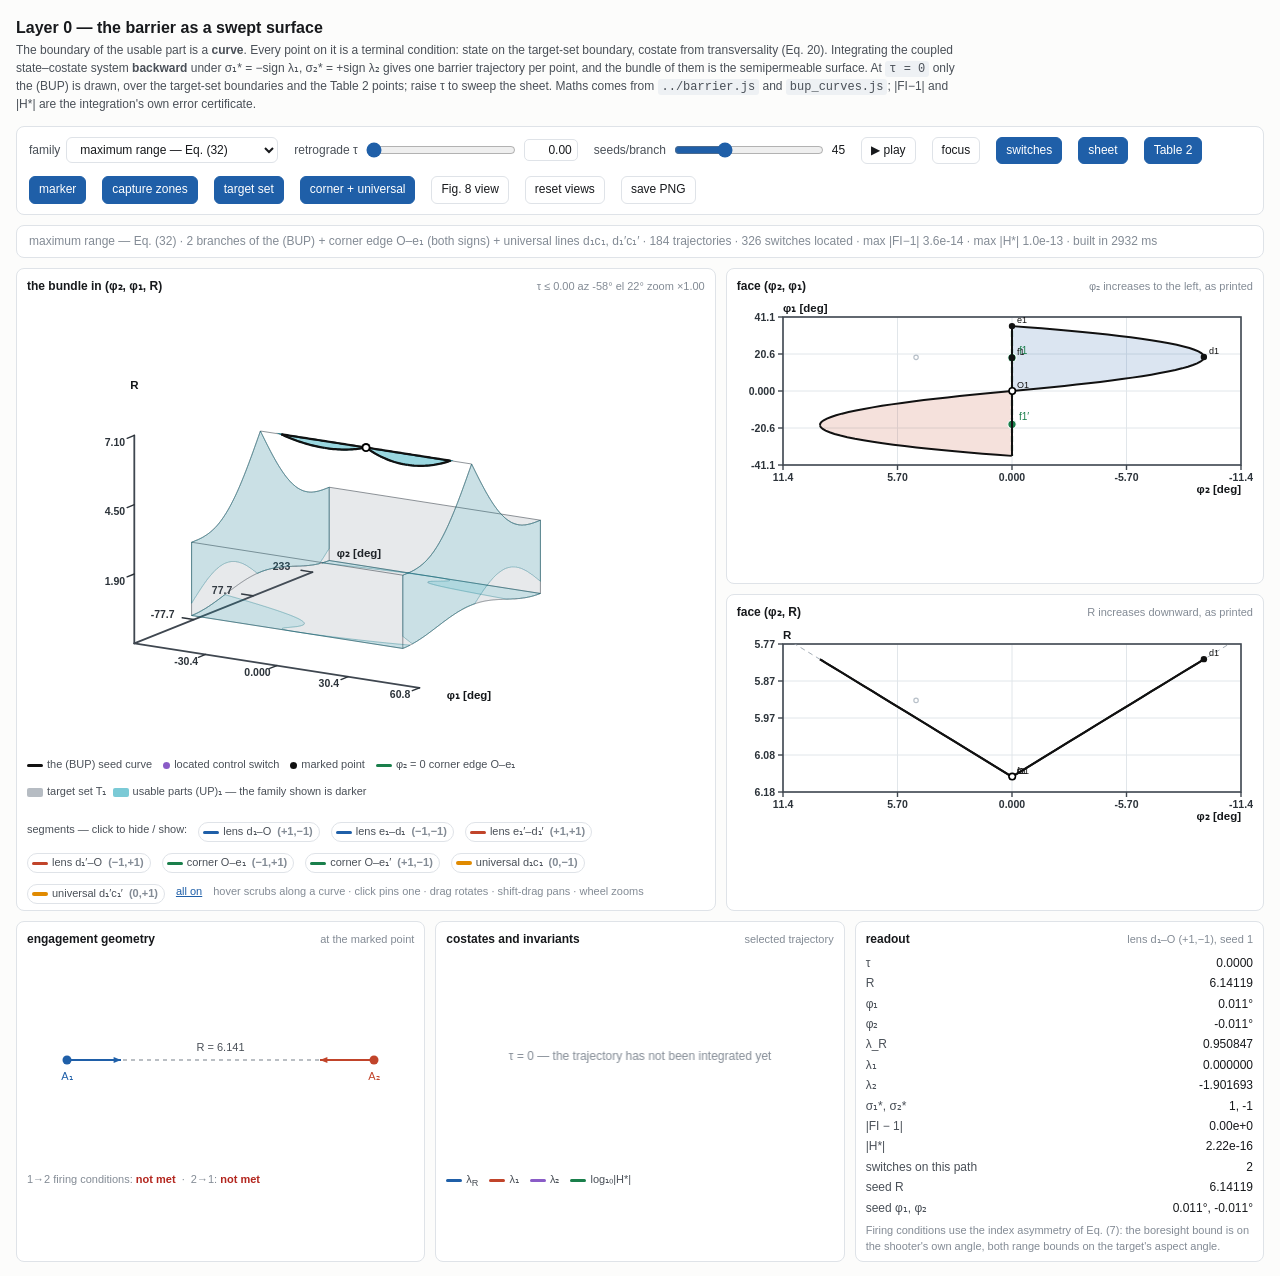
==== commit fe35f71f: "Added max range corner trajectories, max range universal lines, and target set" ====
--- a/layer0/viz/barrier_explorer.html
+++ b/layer0/viz/barrier_explorer.html
@@ -90,6 +90,12 @@
   .key i { display: inline-block; width: 16px; height: 3px; border-radius: 2px;
            vertical-align: middle; margin-right: 4px; }
   .key i.dot { width: 7px; height: 7px; border-radius: 50%; }
+  .seg { cursor: pointer; user-select: none; padding: 1px 6px 1px 4px;
+         border: 1px solid var(--line); border-radius: 10px; background: #fff; }
+  .seg:hover { border-color: #9aa3ad; }
+  .seg.off { opacity: 0.38; text-decoration: line-through; }
+  .seg b { font-weight: 600; color: var(--ink3); margin-left: 3px; }
+  .seglink { cursor: pointer; color: var(--c0); text-decoration: underline; }
   .note { font-size: 11px; color: var(--ink3); margin-top: 5px; }
 </style>
 </head>
@@ -128,6 +134,10 @@
   <button id="showSheet" class="on">sheet</button>
   <button id="showT2" class="on">Table 2</button>
   <button id="showMark" class="on">marker</button>
+  <button id="showZones" class="on">capture zones</button>
+  <button id="showTarget" class="on" title="the target set of Eqs. (6)-(9), semi-transparent, with its usable parts shaded (3-D view)">target set</button>
+  <button id="showExtra" class="on" title="max range only: seeds on the φ₂ = 0 corner edge O–e₁ and the universal line from d₁">corner + universal</button>
+  <button id="fig8">Fig. 8 view</button>
   <button id="reset">reset views</button>
   <button id="png">save PNG</button>
 </div>
@@ -141,7 +151,13 @@
       <span><i style="background:#111"></i>the (BUP) seed curve</span>
       <span><i class="dot" style="background:var(--sw)"></i>located control switch</span>
       <span id="markKey"><i class="dot" style="background:#111"></i>marked point</span>
-      <span id="branchKey"></span>
+      <span><i style="background:#1a7f4b"></i>φ₂ = 0 corner edge O–e₁</span>
+      <span id="tsKey"><i style="background:rgba(93,107,121,0.45);height:9px"></i>target set T₁
+        &nbsp;<i style="background:rgba(15,159,181,0.55);height:9px"></i>usable parts (UP)₁ — the family shown is darker</span>
+      <span style="flex-basis:100%;height:0"></span>
+      <span style="color:var(--ink2)">segments — click to hide / show:</span>
+      <span id="branchKey" style="display:contents"></span>
+      <span class="seglink" id="segAll">all on</span>
       <span style="color:var(--ink3)">hover scrubs along a curve · click pins one ·
         drag rotates · shift-drag pans · wheel zooms</span>
     </div>
@@ -229,6 +245,11 @@
 var D = Math.PI / 180;
 var HUE = ['#1f5fa8', '#c1442a', '#8a5cc7'];     // validated for CVD separation
 var SW = '#8a5cc7', BUP = '#111111', OK = '#1a7f4b';
+var CORNER = '#1a7f4b';       // trajectories seeded on the phi_2 = 0 corner edge
+var UNIV = '#e08a00';         // the universal line of player 1 -- sigma_1 = 0
+var TS_FILL = 'rgba(93,107,121,0.075)', TS_EDGE = 'rgba(55,64,74,0.55)';
+var UP_FILL = 'rgba(15,159,181,0.42)', UP_FILL_OTHER = 'rgba(15,159,181,0.13)',
+    UP_EDGE = 'rgba(8,110,126,0.95)';
 
 /* Axis furniture. Deliberately dark and weighted: on the 3-D view especially,
    a hairline tripod in pale grey is unreadable against the sheet. */
@@ -272,7 +293,10 @@
   pinned: null,            // index of a locked trajectory, or null
   mark: 1.0,               // fraction of tau at which the marker sits
   focus: false,
-  showSw: true, showSheet: true, showT2: true, showMark: true,
+  showSw: true, showSheet: true, showT2: true, showMark: true, showZones: true,
+  showExtra: true,          // max range: corner-edge family + universal lines
+  hidden: {},               // segment name -> true when switched off; survives rebuilds
+  showTarget: true,         // the target set T_1 and its usable parts, 3-D view
   az: -58 * D, el: 22 * D,
   views: {}                // per-canvas user transform
 };
@@ -305,8 +329,10 @@
 /* barrier.js returns { path:[{tau,y}], switches:[{tau,which}], fiErr, hErr }.
    Flatten to column arrays once, here, and derive the invariant histories from
    the module's own functions rather than recomputing any physics. */
-function trajectory(y0, bi, si) {
-  var tr = B.integrateRetrograde(y0, { tauMax: TAU_FULL, dt: DT });
+function trajectory(y0, bi, si, pre) {
+  // `pre` is an already-integrated path (the universal line, which barrier.js's
+  // bang-bang integrator cannot fly); otherwise integrate here.
+  var tr = pre || B.integrateRetrograde(y0, { tauMax: TAU_FULL, dt: DT });
   var Y = tr.path.map(function (p) { return p.y; });
   var fi = [], h = [];
   for (var i = 0; i < Y.length; i++) {
@@ -319,7 +345,8 @@
     R: Y.map(function (q) { return q[0]; }),
     a1: unwrapCol(Y, 1), a2: unwrapCol(Y, 2),
     Y: Y, switches: tr.switches, fi: fi, h: h,
-    fiErr: tr.fiErr, hErr: tr.hErr, seed: y0, bi: bi, si: si
+    fiErr: tr.fiErr, hErr: tr.hErr, seed: y0, bi: bi, si: si,
+    universal: !!pre, sigmaFixed: pre ? pre.sigma : null
   };
 }
 
@@ -335,14 +362,22 @@
   var n = +document.getElementById('ns').value;
   S.family = document.getElementById('fam').value;
   var res = C.seeds(S.family, n);
-  S.branches = res.branches.map(function (seeds, bi) {
-    return { color: HUE[bi % HUE.length],
-             trajs: seeds.map(function (y, si) { return trajectory(y, bi, si); }) };
-  });
+  S.branches = [];
+  res.branches.forEach(function (seeds, li) {
+    var parts = S.family === 'max' ? splitAtFold(seeds)
+                                   : [{ name: 'branch ' + (li + 1), seeds: seeds }];
+    parts.forEach(function (pt) {
+      var bi = S.branches.length;
+      S.branches.push({ color: HUE[li % HUE.length], name: pt.name,
+                        trajs: pt.seeds.map(function (y, si) { return trajectory(y, bi, si); }) });
+    });
+  });
+  if (S.family === 'max' && S.showExtra) addMaxrangeExtras(n);
   S.flat = [];
   S.branches.forEach(function (b) { b.trajs.forEach(function (t) { S.flat.push(t); }); });
   S.sel = Math.min(S.sel, Math.max(S.flat.length - 1, 0));
   S.pinned = null;
+  keepSelectionVisible();
   classifyTable2();
 
   var fi = 0, h = 0, nsw = 0;
@@ -350,19 +385,70 @@
     fi = Math.max(fi, t.fiErr); h = Math.max(h, t.hErr); nsw += t.switches.length;
   });
   document.getElementById('status').textContent =
-    res.label + ' · ' + S.branches.length + ' branch' +
-    (S.branches.length > 1 ? 'es' : '') + ' of the (BUP) · ' + S.flat.length +
+    res.label + ' · ' + res.branches.length + ' branch' +
+    (res.branches.length > 1 ? 'es' : '') + ' of the (BUP)' +
+    (S.branches.length > res.branches.length
+      ? ' + corner edge O–e₁ (both signs) + universal lines d₁c₁, d₁′c₁′' : '') +
+    ' · ' + S.flat.length +
     ' trajectories · ' + nsw + ' switches located · max |FI−1| ' + fi.toExponential(1) +
     ' · max |H*| ' + h.toExponential(1) + ' · built in ' +
     Math.round(performance.now() - t0) + ' ms';
 
-  document.getElementById('branchKey').innerHTML = S.branches.map(function (b, i) {
-    return '<i style="background:' + b.color + '"></i>branch ' + (i + 1);
-  }).join(' &nbsp; ');
+  drawSegmentKey();
 
   Object.keys(S.views).forEach(function (k) { S.views[k] = null; });
   S.views = {};
   draw();
+}
+
+/* "(-1,+1)" from the control pair the barrier law assigns at a seed. */
+function pairLabel(s) {
+  function f(v) { return v === 0 ? '0' : (v > 0 ? '+1' : '−1'); }
+  return '(' + f(s[0]) + ',' + f(s[1]) + ')';
+}
+
+/* Each maximum-range lobe is one curve through its fold d_1, but its two halves
+   carry different sigma_1 (Finding 1 of the audit): split there so each half can
+   be switched on and off by itself. The fold seed goes into both halves. */
+function splitAtFold(seeds) {
+  var k = 0;
+  seeds.forEach(function (y, i) { if (Math.abs(y[2]) > Math.abs(seeds[k][2])) k = i; });
+  var primed = seeds[k][2] > 0 ? '′' : '';
+  return [seeds.slice(0, k + 1), seeds.slice(k)].filter(function (p) {
+    return p.length > 1;
+  }).map(function (p) {
+    var far = p[0] === seeds[k] ? p[p.length - 1] : p[0];     // the end that is not d_1
+    var mid = p[Math.floor(p.length / 2)];
+    var nm = Math.abs(far[1]) > 18 * D ? 'e₁' + primed + '–d₁' + primed
+                                        : 'd₁' + primed + '–O';
+    return { name: 'lens ' + nm + ' ' + pairLabel(B.controls(mid)), seeds: p };
+  });
+}
+
+/* Maximum range only. Two pieces of the barrier that are not roots of Eq. (32)
+   and so never come out of C.seeds:
+     - the phi_2 = 0 corner edge O-e_1 (and O-e_1'), seeded with the corner
+       costate of Eqs. (39)-(41) and integrated like any other barrier path;
+     - the universal line of player 1 from d_1 (and d_1'), flown with the
+       singular control sigma_1 = 0 and stopped at c_1, where it meets the
+       corner sheet (see universal_d1.py, dispersal_e1c1O.py).
+   Each universal line is its own one-trajectory branch, so no sheet is filled
+   and no seed curve is drawn between d_1 and d_1'. */
+function addMaxrangeExtras(n) {
+  C.cornerSeeds(n).forEach(function (seeds, k) {
+    var bi = S.branches.length;
+    var mid = seeds[Math.floor(seeds.length / 2)];
+    S.branches.push({ color: CORNER,
+                      name: (k ? 'corner O–e₁′ ' : 'corner O–e₁ ') + pairLabel(B.controls(mid)),
+                      trajs: seeds.map(function (y, si) { return trajectory(y, bi, si); }) });
+  });
+  C.universalLines(DT / 4).forEach(function (u, k) {
+    var bi = S.branches.length;
+    S.branches.push({ color: UNIV, universal: true,
+                      name: (k ? 'universal d₁′c₁′ ' : 'universal d₁c₁ ') +
+                            pairLabel([0, u.sigma[1]]),
+                      trajs: [trajectory(u.path[0].y, bi, 0, u)] });
+  });
 }
 
 /* Mark the Table 2 points that lie on the family now shown, so the overlay
@@ -519,7 +605,45 @@
 
 function selected() { return S.flat[S.sel]; }
 
-function visible(t) { return !S.focus || t === selected(); }
+function hiddenBranch(bi) {
+  var b = S.branches[bi];
+  return !!(b && S.hidden[b.name]);
+}
+
+function visible(t) {
+  if (hiddenBranch(t.bi)) return false;
+  return !S.focus || t === selected();
+}
+
+/* One clickable chip per segment. The name keys the on/off state, so it
+   survives rebuilds (seed count, the corner + universal toggle). */
+function drawSegmentKey() {
+  var el = document.getElementById('branchKey');
+  el.innerHTML = S.branches.map(function (b, bi) {
+    var nm = b.name.replace(/ (\([^)]*\))$/, ' <b>$1</b>');
+    return '<span class="seg' + (S.hidden[b.name] ? ' off' : '') + '" data-bi="' + bi +
+           '"><i style="background:' + b.color + (b.universal ? ';height:4px' : '') +
+           '"></i>' + nm + '</span>';
+  }).join('');
+  Array.prototype.forEach.call(el.querySelectorAll('.seg'), function (node) {
+    node.onclick = function () {
+      var b = S.branches[+this.getAttribute('data-bi')];
+      if (S.hidden[b.name]) delete S.hidden[b.name]; else S.hidden[b.name] = true;
+      keepSelectionVisible();
+      drawSegmentKey();
+      draw();
+    };
+  });
+}
+
+/* If the selected or pinned trajectory was just hidden, move to one that is not. */
+function keepSelectionVisible() {
+  if (S.pinned !== null && hiddenBranch(S.flat[S.pinned].bi)) S.pinned = null;
+  if (S.flat[S.sel] && !hiddenBranch(S.flat[S.sel].bi)) return;
+  for (var i = 0; i < S.flat.length; i++) {
+    if (!hiddenBranch(S.flat[i].bi)) { S.sel = i; return; }
+  }
+}
 
 // ---------------------------------------------------------------------------
 // reference geometry drawn under the bundle -- what the printed figures show
@@ -548,6 +672,63 @@
   g.setLineDash([]);
 }
 
+/* The two small closed maximum-range capture zones of Fig. 8.
+ *
+ * On this face the zone is bounded by the (BUP) lens on one side and by the
+ * phi_2 = 0 corner segment O - f_1 - e_1 on the other, and the region they
+ * enclose is exactly {Eq. (32) < 0} -- the usable part of the maximum-range
+ * surface for that lobe. So it is drawn by filling, at each phi_2, between the
+ * two roots of Eq. (32): exact, not a pixel test.
+ *
+ * NOTE this is a projection. The zones close in (phi_2, phi_1), which is the
+ * only thing Fig. 8 shows. The corner-edge family and the d_1 universal line
+ * are drawn as trajectories when "corner + universal" is on; the dispersal line
+ * e_1 c_1 O lies within 0.07 deg of the phi_2 = 0 edge (dispersal_e1c1O.py).
+ */
+function drawZones(F) {
+  if (!S.showZones || S.family !== 'max') return;
+  var g = F.g, sgn, i, q, rs;
+  [-1, +1].forEach(function (sgn) {
+    var lo = [], hi = [], xs = [];
+    for (i = 0; i <= 260; i++) {
+      q = sgn * (1e-4 + 0.1675 * i / 260);
+      rs = B.bupMaxrange(q);
+      if (rs.length < 2) continue;
+      xs.push(q / D);
+      lo.push(Math.min.apply(null, rs) / D);
+      hi.push(Math.max.apply(null, rs) / D);
+    }
+    if (xs.length < 3) return;
+    g.fillStyle = sgn < 0 ? 'rgba(31,95,168,0.16)' : 'rgba(193,68,42,0.16)';
+    g.beginPath();
+    for (i = 0; i < xs.length; i++) {
+      if (i === 0) g.moveTo(F.X(xs[i]), F.Y(lo[i])); else g.lineTo(F.X(xs[i]), F.Y(lo[i]));
+    }
+    for (i = xs.length - 1; i >= 0; i--) g.lineTo(F.X(xs[i]), F.Y(hi[i]));
+    g.closePath();
+    g.fill();
+  });
+  // the phi_2 = 0 corner segment O - f_1 - e_1, the zones' straight edge
+  g.strokeStyle = '#1a7f4b'; g.lineWidth = 2.2; g.setLineDash([6, 3]);
+  g.beginPath();
+  g.moveTo(F.X(0), F.Y(0));
+  g.lineTo(F.X(0), F.Y(36.07));
+  g.moveTo(F.X(0), F.Y(0));
+  g.lineTo(F.X(0), F.Y(-36.07));
+  g.stroke();
+  g.setLineDash([]);
+
+  // f_1 and its mirror, as tabulated in Table 2. On this segment f_1 is where the
+  // universal-line costate is semipermeable, Rbar_0 tan(phi_1/2) = 1
+  g.font = '10px -apple-system, Segoe UI, sans-serif';
+  [18.5, -18.5].forEach(function (a1, k) {
+    g.fillStyle = '#1a7f4b';
+    g.beginPath(); g.arc(F.X(0), F.Y(a1), 4.2, 0, 2 * Math.PI); g.fill();
+    g.strokeStyle = '#fff'; g.lineWidth = 1.1; g.stroke();
+    g.fillText(k ? 'f1\u2032' : 'f1', F.X(0) + 7, F.Y(a1) - 4);
+  });
+}
+
 function drawTable2(F, xk, yk) {
   if (!S.showT2) return;
   var g = F.g;
@@ -623,6 +804,7 @@
   F.axes(f.xl, f.yl);
   F.clip();
   drawReference(F, f.ref);
+  if (id === 'cA') drawZones(F);
 
   S.branches.forEach(function (br) {
     br.trajs.forEach(function (t, k) {
@@ -631,13 +813,24 @@
       if (m === 0) return;
       for (i = 0; i <= m; i++) { xs.push(f.x(t, i)); ys.push(f.y(t, i)); }
       var on = (t === selected());
+      if (br.universal) {
+        F.poly(xs, ys, on ? '#000' : UNIV, on ? 3.0 : 2.8, 1);
+        if (m === t.tau.length - 1 && id === 'cA') {   // flown all the way: mark c_1
+          F.dot(xs[m], ys[m], UNIV, 4.2);
+          F.g.fillStyle = '#7a4a00'; F.g.font = '600 10.5px -apple-system, Segoe UI, sans-serif';
+          F.g.textAlign = 'right';            // left of the point: f_1's label is to its right
+          F.g.fillText(t.seed[2] < 0 ? 'c₁' : 'c₁′', F.X(xs[m]) - 7, F.Y(ys[m]) + 14);
+          F.g.textAlign = 'left';
+        }
+        return;
+      }
       F.poly(xs, ys, on ? '#000' : shade(br.color, k, br.trajs.length),
              on ? 2.0 : 0.8, on ? 1 : 0.7);
     });
     // the seed curve itself, always drawn -- at tau = 0 it is the whole picture
     var bx = [], by = [];
     br.trajs.forEach(function (t) {
-      if (S.focus && !visible(t)) return;
+      if (!visible(t)) return;
       bx.push(f.x(t, 0)); by.push(f.y(t, 0));
     });
     if (bx.length > 1) F.poly(bx, by, BUP, 2.0, 1);
@@ -675,6 +868,12 @@
                       function (t, i) { return t.a1[i] / D; });
   var bz = autoBounds(function (t, i) { return t.a2[i] / D; },
                       function (t, i) { return t.R[i]; });
+  if (S.showTarget) {                 // frame the whole target set, as in Fig. 3
+    var TB = targetBounds();
+    bx = [Math.min(bx[0], TB[0]), Math.max(bx[1], TB[1]),
+          Math.min(bx[2], TB[2]), Math.max(bx[3], TB[3])];
+    bz = [bx[0], bx[1], Math.min(bz[2], TB[4]), Math.max(bz[3], TB[5])];
+  }
   var cx = 0.5 * (bx[0] + bx[1]), cy = 0.5 * (bx[2] + bx[3]),
       cz = 0.5 * (bz[2] + bz[3]);
   var sx = Math.max(bx[1] - bx[0], 1e-6), sy = Math.max(bx[3] - bx[2], 1e-6),
@@ -691,12 +890,155 @@
     norm: function (t, i) {
       return [(t.a2[i] / D - cx) / sx, (t.a1[i] / D - cy) / sy, (t.R[i] - cz) / sz];
     },
+    // a data point [phi_2 deg, phi_1 deg, R]
+    normPt: function (q) {
+      return [(q[0] - cx) / sx, (q[1] - cy) / sy, (q[2] - cz) / sz];
+    },
     at: function (p) {
       var X = p[0] * ca - p[1] * sa;
       var Y = (p[0] * sa + p[1] * ca) * se - p[2] * ce;
       return [ox + X * sc.x, oy + Y * sc.y];
     }
   };
+}
+
+// ---------------------------------------------------------------------------
+// the target set T_1 (Eqs. 6-9) and its usable parts, for the 3-D view
+// ---------------------------------------------------------------------------
+
+/* T_1 = { |phi_1| <= beta,  R_lo(phi_2) <= R < R_hi(phi_2) }, phi_2 in [-pi, pi]:
+   the box of D&S Fig. 3. Its four boundary surfaces are Eqs. (24)-(27); the
+   usable part of each is where Eq. (13) holds -- Eq. (32) on the maximum-range
+   top, Eq. (46) on the minimum-range bottom, Eq. (62) on the two off-boresight
+   walls. Built once, in data coordinates [phi_2 deg, phi_1 deg, R]. */
+var TARGET = null;
+
+function targetBounds() {
+  var P = B.PARAMS, b = P.beta / D;
+  return [-180 - 8, 180 + 8, -b - 4, b + 4, P.a - P.b - 0.2, P.Rbar0 + 0.2];
+}
+
+/* Where f < 0 on [lo, hi]: sample, then bisect each sign change. */
+function negIntervals(f, lo, hi, n) {
+  var out = [], xs = [], fs = [], i;
+  for (i = 0; i <= n; i++) { xs.push(lo + (hi - lo) * i / n); fs.push(f(xs[i])); }
+  function edge(a, b) {
+    var fa = f(a);
+    for (var k = 0; k < 50; k++) {
+      var m = 0.5 * (a + b), fm = f(m);
+      if ((fm < 0) === (fa < 0)) { a = m; fa = fm; } else b = m;
+    }
+    return 0.5 * (a + b);
+  }
+  var start = fs[0] < 0 ? lo : null;
+  for (i = 1; i <= n; i++) {
+    if (fs[i - 1] >= 0 && fs[i] < 0) start = edge(xs[i - 1], xs[i]);
+    if (fs[i - 1] < 0 && fs[i] >= 0) { out.push([start, edge(xs[i - 1], xs[i])]); start = null; }
+  }
+  if (start !== null) out.push([start, hi]);
+  return out;
+}
+
+/* Connect per-station intervals into bands: an interval continues the band
+   whose last interval it overlaps. Returns [{q:[], lo:[], hi:[]}]. */
+function traceBands(qs, intervalsAt) {
+  var done = [], active = [];
+  qs.forEach(function (q) {
+    var iv = intervalsAt(q), used = iv.map(function () { return false; }), next = [];
+    active.forEach(function (b) {
+      var L = b.lo[b.lo.length - 1], H = b.hi[b.hi.length - 1], hit = -1, n = 0;
+      iv.forEach(function (v, j) { if (!used[j] && v[0] <= H && v[1] >= L) { hit = j; n++; } });
+      if (n === 1) { used[hit] = true; b.q.push(q); b.lo.push(iv[hit][0]); b.hi.push(iv[hit][1]); next.push(b); }
+      else done.push(b);
+    });
+    iv.forEach(function (v, j) { if (!used[j]) next.push({ q: [q], lo: [v[0]], hi: [v[1]] }); });
+    active = next;
+  });
+  return done.concat(active).filter(function (b) { return b.q.length > 1; });
+}
+
+function buildTarget() {
+  var P = B.PARAMS, beta = P.beta, bd = beta / D, n = 720, i;
+  var qs = [];
+  for (i = 0; i <= n; i++) qs.push(-Math.PI + 2 * Math.PI * i / n);
+  var faces = [], edges = [], ups = [];
+
+  function curve(fR, a1) {        // along phi_2 at fixed phi_1 (deg)
+    return qs.map(function (q) { return [q / D, a1, fR(q)]; });
+  }
+  var topM = curve(B.Rhi, -bd), topP = curve(B.Rhi, bd);
+  var botM = curve(B.Rlo, -bd), botP = curve(B.Rlo, bd);
+  faces.push(topM.concat(topP.slice().reverse()));         // maximum-range surface
+  faces.push(botM.concat(botP.slice().reverse()));         // minimum-range surface
+  faces.push(topM.concat(botM.slice().reverse()));         // phi_1 = -beta wall
+  faces.push(topP.concat(botP.slice().reverse()));         // phi_1 = +beta wall
+  [-Math.PI, Math.PI].forEach(function (q) {                // the phi_2 = +/-pi ends
+    faces.push([[q / D, -bd, B.Rlo(q)], [q / D, bd, B.Rlo(q)],
+                [q / D, bd, B.Rhi(q)], [q / D, -bd, B.Rhi(q)]]);
+  });
+  edges.push(topM, topP, botM, botP);
+  faces.slice(4).forEach(function (f) { edges.push(f.concat([f[0]])); });
+  // the phi_2 = 0 crease of the maximum-range top, where Rbar has its slope jump
+  // (the corner edge e_1' - O - e_1 lies along it)
+  edges.push([[0, -bd, B.Rhi(0)], [0, bd, B.Rhi(0)]]);
+
+  // UP bands on each surface. The (phi_2 < 0) and (phi_2 > 0) halves are traced
+  // separately: sign(phi_2) in Eqs. (29)-(32) makes phi_2 = 0 a genuine break.
+  var fine = [];
+  for (i = 0; i <= 2400; i++) fine.push(-Math.PI + 2 * Math.PI * i / 2400);
+  var halves = [fine.filter(function (q) { return q < -1e-6; }),
+                fine.filter(function (q) { return q > 1e-6; })];
+  function surfaceBands(fam, fOf, Rof) {
+    halves.forEach(function (h) {
+      traceBands(h, function (q) {
+        return negIntervals(function (a1) { return fOf(a1, q); }, -beta, beta, 180);
+      }).forEach(function (b) {
+        var lo = b.q.map(function (q, k) { return [q / D, b.lo[k] / D, Rof(q)]; });
+        var hi = b.q.map(function (q, k) { return [q / D, b.hi[k] / D, Rof(q)]; });
+        ups.push({ fam: fam, poly: lo.concat(hi.reverse()) });
+      });
+    });
+  }
+  surfaceBands('max', B.upMaxrange, B.Rhi);
+  surfaceBands('min', B.upMinrange, B.Rlo);
+  // off-boresight walls: Eq. (62) is linear in R -- UP where R > L sign(phi_1)
+  [[+1, 'bore+'], [-1, 'bore-']].forEach(function (w) {
+    var a1 = w[0] * beta;
+    traceBands(fine, function (q) {
+      var L = Math.sin(a1) + Math.sin(q), lo = Math.max(B.Rlo(q), L * w[0]), hi = B.Rhi(q);
+      return lo < hi ? [[lo, hi]] : [];
+    }).forEach(function (b) {
+      var lo = b.q.map(function (q, k) { return [q / D, a1 / D, b.lo[k]]; });
+      var hi = b.q.map(function (q, k) { return [q / D, a1 / D, b.hi[k]]; });
+      ups.push({ fam: w[1], poly: lo.concat(hi.reverse()) });
+    });
+  });
+  return { faces: faces, edges: edges, ups: ups };
+}
+
+function drawTarget(g, P) {
+  if (!S.showTarget) return;
+  if (!TARGET) TARGET = buildTarget();
+  function path(poly, close) {
+    g.beginPath();
+    poly.forEach(function (q, k) {
+      var p = P.at(P.normPt(q));
+      if (k === 0) g.moveTo(p[0], p[1]); else g.lineTo(p[0], p[1]);
+    });
+    if (close) g.closePath();
+  }
+  g.fillStyle = TS_FILL;
+  TARGET.faces.forEach(function (f) { path(f, true); g.fill(); });
+  g.strokeStyle = TS_EDGE; g.lineWidth = 1;
+  TARGET.edges.forEach(function (e) { path(e, false); g.stroke(); });
+  TARGET.ups.forEach(function (u) {
+    path(u.poly, true);
+    var mine = u.fam === S.family;       // the family shown is emphasized
+    g.fillStyle = mine ? UP_FILL : UP_FILL_OTHER; g.fill();
+    g.strokeStyle = mine ? UP_EDGE : 'rgba(8,110,126,0.45)';
+    g.lineWidth = mine ? 1.6 : 0.8;
+    g.stroke();
+  });
 }
 
 /* Three labelled axes rather than a bare tripod.  Each carries tick marks and
@@ -761,9 +1103,11 @@
   var put = function (t, i) { return P.at(P.norm(t, i)); };
 
   drawAxes3d(g, P);
+  drawTarget(g, P);
 
   if (S.showSheet && !S.focus && S.tau > 0) {
     S.branches.forEach(function (br) {
+      if (S.hidden[br.name]) return;
       for (var k = 0; k + 1 < br.trajs.length; k++) {
         var A = br.trajs[k], Z = br.trajs[k + 1];
         var m = Math.min(cut(A, S.tau), cut(Z, S.tau));
@@ -789,9 +1133,9 @@
       var m = cut(t, S.tau);
       if (m === 0) return;
       var on = (t === selected());
-      g.strokeStyle = on ? '#000' : shade(br.color, k, br.trajs.length);
-      g.lineWidth = on ? 2.0 : 0.6;
-      g.globalAlpha = on ? 1 : (S.showSheet && !S.focus ? 0.5 : 0.85);
+      g.strokeStyle = on ? '#000' : br.universal ? UNIV : shade(br.color, k, br.trajs.length);
+      g.lineWidth = on ? 2.0 : br.universal ? 2.8 : 0.6;
+      g.globalAlpha = on || br.universal ? 1 : (S.showSheet && !S.focus ? 0.5 : 0.85);
       g.beginPath();
       for (var i = 0; i <= m; i++) {
         var p = put(t, i);
@@ -803,7 +1147,7 @@
     g.beginPath();
     var started = false;
     br.trajs.forEach(function (t) {
-      if (S.focus && !visible(t)) return;
+      if (!visible(t)) return;
       var p = put(t, 0);
       if (!started) { g.moveTo(p[0], p[1]); started = true; } else g.lineTo(p[0], p[1]);
     });
@@ -961,7 +1305,10 @@
 function drawReadout() {
   var el = document.getElementById('read'), sel = selected();
   if (!sel) { el.innerHTML = ''; return; }
-  var i = cut(sel, S.tau * S.mark), y = sel.Y[i], s = B.controls(y);
+  var i = cut(sel, S.tau * S.mark), y = sel.Y[i];
+  // on the universal line lambda_1 == 0 to round-off, so B.controls would read
+  // the sign of noise; the control there is the singular one, by construction
+  var s = sel.universal ? ['0 (singular)', sel.sigmaFixed[1]] : B.controls(y);
   var fi = Math.abs(B.firstIntegral(y[0], y[3], y[4], y[5]) - 1);
   var hs = Math.abs(B.hamiltonianStar(y[0], y[1], y[2], y[3], y[4], y[5]));
   var rows = [
@@ -984,7 +1331,8 @@
     return '<tr><td>' + r[0] + '</td><td>' + r[1] + '</td></tr>';
   }).join('');
   document.getElementById('rsub').innerHTML =
-    'branch ' + (sel.bi + 1) + ', seed ' + (sel.si + 1) +
+    (S.branches[sel.bi] ? S.branches[sel.bi].name : 'branch ' + (sel.bi + 1)) +
+    (sel.universal ? '' : ', seed ' + (sel.si + 1)) +
     (S.pinned === null ? ''
       : ' · <b style="color:#17191c">pinned</b> <span style="color:#838b95">' +
         '(click it again or press Esc)</span>');
@@ -1032,6 +1380,39 @@
 toggle('showSheet', 'showSheet');
 toggle('showT2', 'showT2');
 toggle('showMark', 'showMark');   // the marked point on the selected trajectory
+toggle('showZones', 'showZones');
+document.getElementById('showTarget').onclick = function () {
+  S.showTarget = !S.showTarget;
+  this.classList.toggle('on', S.showTarget);
+  document.getElementById('tsKey').style.display = S.showTarget ? '' : 'none';
+  draw();
+};
+document.getElementById('segAll').onclick = function () {
+  S.hidden = {};
+  drawSegmentKey();
+  draw();
+};
+document.getElementById('showExtra').onclick = function () {
+  S.showExtra = !S.showExtra;
+  this.classList.toggle('on', S.showExtra);
+  rebuild();                                 // adds or drops whole branches
+};
+
+/* D&S Fig. 8 is a (phi_2, phi_1) projection of the head-on region at very small
+   retrograde time -- there is no R axis on it at all. At tau = 6 the bundle has
+   wound through several hundred degrees and the 19-degree-wide structure Fig. 8
+   shows is invisible. This puts the view where the figure is. */
+document.getElementById('fig8').onclick = function () {
+  document.getElementById('fam').value = 'max';
+  S.showZones = true;
+  document.getElementById('showZones').classList.add('on');
+  S.showSheet = false;
+  document.getElementById('showSheet').classList.remove('on');
+  rebuild();
+  setTau(0.40);
+  S.views['cA'] = { dom: [12, -12, 45, -45], k: 1, dx: 0, dy: 0 };   // phi_1 up, as printed
+  draw();
+};
 toggle('focus', 'focus');
 
 document.getElementById('reset').onclick = function () {
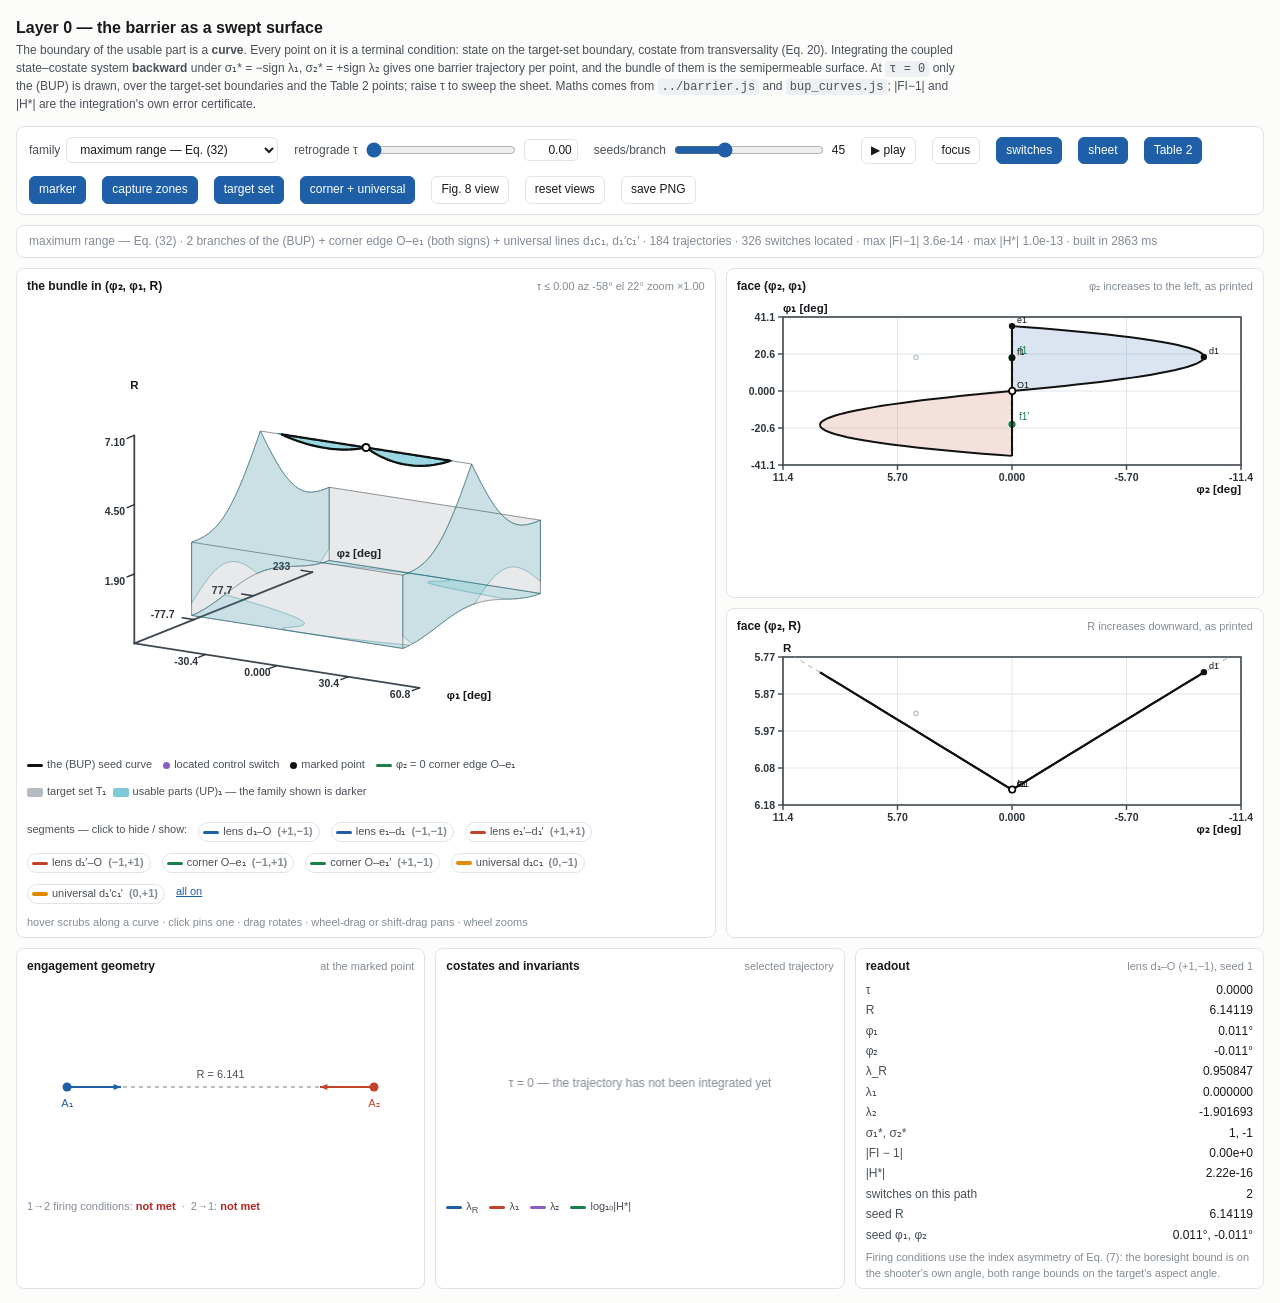
==== commit 117d681a: "Added off-boresight corner trajectories" ====
--- a/layer0/viz/barrier_explorer.html
+++ b/layer0/viz/barrier_explorer.html
@@ -17,6 +17,8 @@
 
     wheel            zoom, about the cursor
     drag             pan (rotate, in the 3-D view; shift-drag pans there)
+    wheel-drag       pan in every view -- press the mouse wheel and drag, as in
+                     AutoCAD / Fusion 360; in 3-D it translates the whole scene
     click            select a trajectory, in any of the three views
     double-click     reset that view
 -->
@@ -136,7 +138,7 @@
   <button id="showMark" class="on">marker</button>
   <button id="showZones" class="on">capture zones</button>
   <button id="showTarget" class="on" title="the target set of Eqs. (6)-(9), semi-transparent, with its usable parts shaded (3-D view)">target set</button>
-  <button id="showExtra" class="on" title="max range only: seeds on the φ₂ = 0 corner edge O–e₁ and the universal line from d₁">corner + universal</button>
+  <button id="showExtra" class="on" title="max range: seeds on the φ₂ = 0 corner edge O–e₁ and the universal line from d₁ · off-boresight: seeds on the wall's max-range corner B₁A₁ and min-range corner N₁Z₁m₁">corner + universal</button>
   <button id="fig8">Fig. 8 view</button>
   <button id="reset">reset views</button>
   <button id="png">save PNG</button>
@@ -151,7 +153,7 @@
       <span><i style="background:#111"></i>the (BUP) seed curve</span>
       <span><i class="dot" style="background:var(--sw)"></i>located control switch</span>
       <span id="markKey"><i class="dot" style="background:#111"></i>marked point</span>
-      <span><i style="background:#1a7f4b"></i>φ₂ = 0 corner edge O–e₁</span>
+      <span id="extraKey" style="display:contents"></span>
       <span id="tsKey"><i style="background:rgba(93,107,121,0.45);height:9px"></i>target set T₁
         &nbsp;<i style="background:rgba(15,159,181,0.55);height:9px"></i>usable parts (UP)₁ — the family shown is darker</span>
       <span style="flex-basis:100%;height:0"></span>
@@ -159,7 +161,7 @@
       <span id="branchKey" style="display:contents"></span>
       <span class="seglink" id="segAll">all on</span>
       <span style="color:var(--ink3)">hover scrubs along a curve · click pins one ·
-        drag rotates · shift-drag pans · wheel zooms</span>
+        drag rotates · wheel-drag or shift-drag pans · wheel zooms</span>
     </div>
   </div>
 
@@ -245,7 +247,12 @@
 var D = Math.PI / 180;
 var HUE = ['#1f5fa8', '#c1442a', '#8a5cc7'];     // validated for CVD separation
 var SW = '#8a5cc7', BUP = '#111111', OK = '#1a7f4b';
-var CORNER = '#1a7f4b';       // trajectories seeded on the phi_2 = 0 corner edge
+var CORNER = '#1a7f4b';       // trajectories seeded on the phi_2 = 0 corner edge,
+                              // and on the max-range corner of the off-boresight wall
+var CORNER_MIN = '#c1442a';   // the min-range corner of the off-boresight wall
+// the off-boresight wall's (BUP), split at Q_1: two related blues, far enough
+// apart to tell at a glance (normal-vision dE 17.3, validated against #fcfcfb)
+var WALL_NQ = '#1f4f96', WALL_QM = '#3a86d0';
 var UNIV = '#e08a00';         // the universal line of player 1 -- sigma_1 = 0
 var TS_FILL = 'rgba(93,107,121,0.075)', TS_EDGE = 'rgba(55,64,74,0.55)';
 var UP_FILL = 'rgba(15,159,181,0.42)', UP_FILL_OTHER = 'rgba(15,159,181,0.13)',
@@ -329,10 +336,11 @@
 /* barrier.js returns { path:[{tau,y}], switches:[{tau,which}], fiErr, hErr }.
    Flatten to column arrays once, here, and derive the invariant histories from
    the module's own functions rather than recomputing any physics. */
-function trajectory(y0, bi, si, pre) {
+function trajectory(y0, bi, si, pre, dt) {
   // `pre` is an already-integrated path (the universal line, which barrier.js's
-  // bang-bang integrator cannot fly); otherwise integrate here.
-  var tr = pre || B.integrateRetrograde(y0, { tauMax: TAU_FULL, dt: DT });
+  // bang-bang integrator cannot fly); otherwise integrate here, at step `dt`
+  // (default DT).
+  var tr = pre || B.integrateRetrograde(y0, { tauMax: TAU_FULL, dt: dt || DT });
   var Y = tr.path.map(function (p) { return p.y; });
   var fi = [], h = [];
   for (var i = 0; i < Y.length; i++) {
@@ -363,16 +371,19 @@
   S.family = document.getElementById('fam').value;
   var res = C.seeds(S.family, n);
   S.branches = [];
+  var bore = S.family === 'bore+' || S.family === 'bore-';
   res.branches.forEach(function (seeds, li) {
     var parts = S.family === 'max' ? splitAtFold(seeds)
-                                   : [{ name: 'branch ' + (li + 1), seeds: seeds }];
+              : bore ? splitAtQ1(seeds, S.family)
+              : [{ name: 'branch ' + (li + 1), seeds: seeds }];
     parts.forEach(function (pt) {
       var bi = S.branches.length;
-      S.branches.push({ color: HUE[li % HUE.length], name: pt.name,
-                        trajs: pt.seeds.map(function (y, si) { return trajectory(y, bi, si); }) });
+      S.branches.push({ color: pt.color || HUE[li % HUE.length], name: pt.name,
+                        trajs: seamAwareTrajs(pt.seeds, bi, S.family) });
     });
   });
   if (S.family === 'max' && S.showExtra) addMaxrangeExtras(n);
+  if (bore && S.showExtra) addBoresightExtras(n, S.family === 'bore+' ? +1 : -1);
   S.flat = [];
   S.branches.forEach(function (b) { b.trajs.forEach(function (t) { S.flat.push(t); }); });
   S.sel = Math.min(S.sel, Math.max(S.flat.length - 1, 0));
@@ -386,15 +397,17 @@
   });
   document.getElementById('status').textContent =
     res.label + ' · ' + res.branches.length + ' branch' +
-    (res.branches.length > 1 ? 'es' : '') + ' of the (BUP)' +
+    (res.branches.length > 1 ? 'es' : '') + ' of the (BUP)' + (bore ? ' (split at Q₁)' : '') +
     (S.branches.length > res.branches.length
-      ? ' + corner edge O–e₁ (both signs) + universal lines d₁c₁, d₁′c₁′' : '') +
+      ? (bore ? ' + max-range corner B₁A₁ (split at B₁) + min-range corner N₁Z₁m₁ (split at Z₁)'
+              : ' + corner edge O–e₁ (both signs) + universal lines d₁c₁, d₁′c₁′') : '') +
     ' · ' + S.flat.length +
     ' trajectories · ' + nsw + ' switches located · max |FI−1| ' + fi.toExponential(1) +
     ' · max |H*| ' + h.toExponential(1) + ' · built in ' +
     Math.round(performance.now() - t0) + ' ms';
 
   drawSegmentKey();
+  drawExtraKey();
 
   Object.keys(S.views).forEach(function (k) { S.views[k] = null; });
   S.views = {};
@@ -405,6 +418,55 @@
 function pairLabel(s) {
   function f(v) { return v === 0 ? '0' : (v > 0 ? '+1' : '−1'); }
   return '(' + f(s[0]) + ',' + f(s[1]) + ')';
+}
+
+/* A (BUP) branch that runs across phi_2 = +/-pi is one curve -- the seam bounds
+   the coordinate, not the problem -- but its seeds come back wrapped, so the last
+   seed before the seam and the first after it sit 360 deg apart and the seed
+   curve (and the sheet) got joined by a straight chord across the whole plot.
+   Cut the branch there instead, and end each side exactly ON the seam: the seam
+   point is one state, flown once and drawn twice, at +180 closing one run and at
+   -180 opening the next. `breakBefore` marks the first trajectory of a new run;
+   nothing is drawn between it and its predecessor. */
+function shiftA2(t, d) {
+  var u = Object.assign({}, t);
+  u.a2 = t.a2.map(function (v) { return v + d; });
+  return u;
+}
+
+/* The seam state that closes a run.  Only the off-boresight walls get one:
+   there lambda = (0, R sgn phi_1, 0) and lambda_2-dot = -cos(phi_2) sgn(phi_1) is
+   +/-1 on the seam, so the path is an ordinary one.  On the minimum-range (BUP)
+   the seam point has lambda_2 = lambda_2-dot = 0 -- a singular point, where the
+   bang-bang integrator chatters (2000+ switches) -- so that branch is only cut;
+   its seeds already sit within 0.3 deg of the seam on either side. */
+function seamSeed(family, a) {
+  if (family === 'bore+' || family === 'bore-') return C.seedState(family, a[1], Math.PI);
+  return null;
+}
+
+function seamAwareTrajs(seeds, bi, family) {
+  var out = [];
+  seeds.forEach(function (y, k) {
+    var brk = false;
+    if (k > 0 && Math.abs(y[2] - seeds[k - 1][2]) > Math.PI) {
+      var ys = seamSeed(family, seeds[k - 1]);
+      if (ys) {
+        var t = trajectory(ys, bi, out.length);
+        var side = seeds[k - 1][2] > 0 ? 1 : -1;          // the side this run reaches
+        out.push(shiftA2(t, side * Math.PI - t.a2[0]));   // closes it on the seam
+        var u = shiftA2(t, -side * Math.PI - t.a2[0]);    // and opens the next
+        u.si = out.length; u.breakBefore = true;
+        out.push(u);
+      } else {
+        brk = true;
+      }
+    }
+    var tk = trajectory(y, bi, out.length);
+    if (brk) tk.breakBefore = true;
+    out.push(tk);
+  });
+  return out;
 }
 
 /* Each maximum-range lobe is one curve through its fold d_1, but its two halves
@@ -423,6 +485,37 @@
                                         : 'd₁' + primed + '–O';
     return { name: 'lens ' + nm + ' ' + pairLabel(B.controls(mid)), seeds: p };
   });
+}
+
+/* The off-boresight wall's (BUP) N_1 - Q_1 - m_1 is one curve, but the evader's
+   terminal control changes sign at Q_1 (phi_2 = +/-pi/2): Eq. (65) gives
+   sigma_2* = sign(cos phi_2) sign(phi_1), and lambda_2-dot_f = 0 there -- the start
+   of the evader's universal line. Split there so each half has its own chip and
+   pair. Q_1 itself is left out, since its control is singular; each half is
+   closed instead by a seed Q_DELTA to its own side of Q_1, which flies cleanly
+   (no switches, H* ~ 1e-12) and puts the two seed curves 0.01 deg apart. */
+var Q_DELTA = 1e-4;
+function splitAtQ1(seeds, family) {
+  var sgn = family === 'bore+' ? 1 : -1, qQ = sgn * Math.PI / 2, p1 = seeds[0][1];
+  var pr = sgn > 0 ? '' : '′';
+  var k = -1;
+  for (var i = 0; i + 1 < seeds.length; i++) {
+    if (Math.cos(seeds[i][2]) * Math.cos(seeds[i + 1][2]) < 0 &&
+        Math.abs(seeds[i][2] - seeds[i + 1][2]) < Math.PI) { k = i; break; }
+  }
+  if (k < 0) return [{ name: 'wall (BUP) N₁' + pr + '–Q₁' + pr + '–m₁' + pr, seeds: seeds }];
+  function cap(y) { return C.seedState(family, p1, qQ + Q_DELTA * Math.sign(y[2] - qQ)); }
+  var a = seeds.slice(0, k + 1).concat([cap(seeds[k])]);
+  var b = [cap(seeds[k + 1])].concat(seeds.slice(k + 1));
+  // the half on the cos(phi_2) < 0 side is the one reaching N_1 (through the seam)
+  var nq = Math.cos(a[0][2]) < 0 ? a : b, qm = nq === a ? b : a;
+  function mid(p) { return p[Math.floor(p.length / 2)]; }
+  return [
+    { name: 'wall (BUP) N₁' + pr + '–Q₁' + pr + ' ' + pairLabel(B.controls(mid(nq))), seeds: nq,
+      color: WALL_NQ },
+    { name: 'wall (BUP) Q₁' + pr + '–m₁' + pr + ' ' + pairLabel(B.controls(mid(qm))), seeds: qm,
+      color: WALL_QM }
+  ];
 }
 
 /* Maximum range only. Two pieces of the barrier that are not roots of Eq. (32)
@@ -449,6 +542,49 @@
                             pairLabel([0, u.sigma[1]]),
                       trajs: [trajectory(u.path[0].y, bi, 0, u)] });
   });
+}
+
+/* Off-boresight only. The usable part of the wall phi_1 = s*beta is bounded by
+   its smooth (BUP) and by two corners (Sec. 3.3), neither of which is a root of
+   Eq. (62) and so neither comes out of C.seeds:
+     - the max-range corner B_1-A_1, costate Eqs. (66)-(67) with Eq. (68)
+       corrected; terminal pair (-s, +sign phi_2) -- NOT Eq. (70);
+     - the min-range corner N_1-Z_1-m_1, costate Eqs. (53)-(56) with both mu's
+       times -1; terminal pair Eqs. (57)-(58).
+   Each corner is split where the evader's terminal control changes sign, at B_1
+   and at Z_1, so every chip carries one pair. See bup_curves.py for the note. */
+var CORNER_LABEL = {
+  '+1': { 'max+': 'max-range corner B₁–A₁, φ₂ > 0', 'max-': 'max-range corner B₁–A₁, φ₂ < 0',
+          'min-': 'min-range corner N₁–Z₁',         'min+': 'min-range corner Z₁–m₁' },
+  '-1': { 'max+': 'max-range corner B₁′–A₁′, φ₂ > 0', 'max-': 'max-range corner B₁′–A₁′, φ₂ < 0',
+          'min-': 'min-range corner Z₁′–m₁′',          'min+': 'min-range corner N₁′–Z₁′' }
+};
+function addBoresightExtras(n, sgn) {
+  C.boresightCornerSeeds(sgn, n).forEach(function (pc) {
+    var bi = S.branches.length;
+    var mid = pc.seeds[Math.floor(pc.seeds.length / 2)];
+    S.branches.push({ color: pc.piece.charAt(1) === 'a' ? CORNER : CORNER_MIN,
+                      name: CORNER_LABEL[sgn > 0 ? '+1' : '-1'][pc.piece] + ' ' +
+                            pairLabel(B.controls(mid)),
+                      // the min-range corner's paths pass close to R = 0 late in
+                      // tau, where the fixed step loses the invariants (7e-6 at DT);
+                      // DT/4 holds them to 3e-8
+                      trajs: pc.seeds.map(function (y, si) {
+                        return trajectory(y, bi, si, null, pc.piece.charAt(1) === 'i' ? DT / 4 : DT);
+                      }) });
+  });
+}
+
+/* The legend entry for whatever extras the current family carries. */
+function drawExtraKey() {
+  var el = document.getElementById('extraKey'), html = '';
+  if (S.showExtra && S.family === 'max') {
+    html = '<span><i style="background:' + CORNER + '"></i>φ₂ = 0 corner edge O–e₁</span>';
+  } else if (S.showExtra && (S.family === 'bore+' || S.family === 'bore-')) {
+    html = '<span><i style="background:' + CORNER + '"></i>max-range corner B₁A₁</span>' +
+           '<span><i style="background:' + CORNER_MIN + '"></i>min-range corner N₁Z₁m₁</span>';
+  }
+  el.innerHTML = html;
 }
 
 /* Mark the Table 2 points that lie on the family now shown, so the overlay
@@ -827,13 +963,16 @@
       F.poly(xs, ys, on ? '#000' : shade(br.color, k, br.trajs.length),
              on ? 2.0 : 0.8, on ? 1 : 0.7);
     });
-    // the seed curve itself, always drawn -- at tau = 0 it is the whole picture
+    // the seed curve itself, always drawn -- at tau = 0 it is the whole picture.
+    // A branch cut at the phi_2 = +/-pi seam is drawn as separate runs.
     var bx = [], by = [];
+    function flush() { if (bx.length > 1) F.poly(bx, by, BUP, 2.0, 1); bx = []; by = []; }
     br.trajs.forEach(function (t) {
       if (!visible(t)) return;
+      if (t.breakBefore) flush();
       bx.push(f.x(t, 0)); by.push(f.y(t, 0));
     });
-    if (bx.length > 1) F.poly(bx, by, BUP, 2.0, 1);
+    flush();
   });
 
   if (S.showSw) {
@@ -1110,6 +1249,7 @@
       if (S.hidden[br.name]) return;
       for (var k = 0; k + 1 < br.trajs.length; k++) {
         var A = br.trajs[k], Z = br.trajs[k + 1];
+        if (Z.breakBefore) continue;               // no strip across the seam
         var m = Math.min(cut(A, S.tau), cut(Z, S.tau));
         if (m < 1) continue;
         var step = Math.max(1, Math.floor(m / 60));
@@ -1149,7 +1289,8 @@
     br.trajs.forEach(function (t) {
       if (!visible(t)) return;
       var p = put(t, 0);
-      if (!started) { g.moveTo(p[0], p[1]); started = true; } else g.lineTo(p[0], p[1]);
+      if (!started || t.breakBefore) { g.moveTo(p[0], p[1]); started = true; }
+      else g.lineTo(p[0], p[1]);
     });
     g.stroke();
   });
@@ -1548,18 +1689,30 @@
   });
 }
 
-/* Drag: pan on the faces, rotate (shift-pan) in 3-D.  A press that does not
-   move is a click, and pins. */
+/* Drag: pan on the faces, rotate (shift-pan) in 3-D.  Pressing the mouse wheel
+   and dragging pans in every view -- in 3-D it translates the whole scene, as in
+   AutoCAD or Fusion 360.  A left press that does not move is a click, and pins;
+   a wheel press never pins. */
 ['cA', 'cB', 'c3d'].forEach(function (id) {
   var cv = document.getElementById(id);
-  var down = false, moved = 0, lx = 0, ly = 0;
+  var down = false, moved = 0, lx = 0, ly = 0, wheelPan = false;
   cv.addEventListener('mousedown', function (e) {
+    if (e.button !== 0 && e.button !== 1) return;
     down = true; moved = 0;
     lx = e.clientX; ly = e.clientY;
+    wheelPan = e.button === 1;
+    if (wheelPan) {
+      e.preventDefault();                  // no autoscroll cursor on Windows
+      cv.style.cursor = 'move';
+    }
+  });
+  cv.addEventListener('auxclick', function (e) {
+    if (e.button === 1) e.preventDefault();   // no middle-click paste / open
   });
   window.addEventListener('mouseup', function (e) {
     if (!down) return;
     down = false;
+    if (wheelPan) { wheelPan = false; cv.style.cursor = ''; return; }
     if (moved > 3) return;
     var xy = localXY(cv, e);
     var hit = pickAt(id, xy, null);
@@ -1579,7 +1732,7 @@
     moved += Math.abs(dx) + Math.abs(dy);
     lx = e.clientX; ly = e.clientY;
     var v = view(id);
-    if (id === 'c3d' && !e.shiftKey) {
+    if (id === 'c3d' && !e.shiftKey && !wheelPan) {
       S.az += dx * 0.008;
       S.el = Math.max(-1.45, Math.min(1.45, S.el + dy * 0.006));
     } else if (id === 'c3d') {
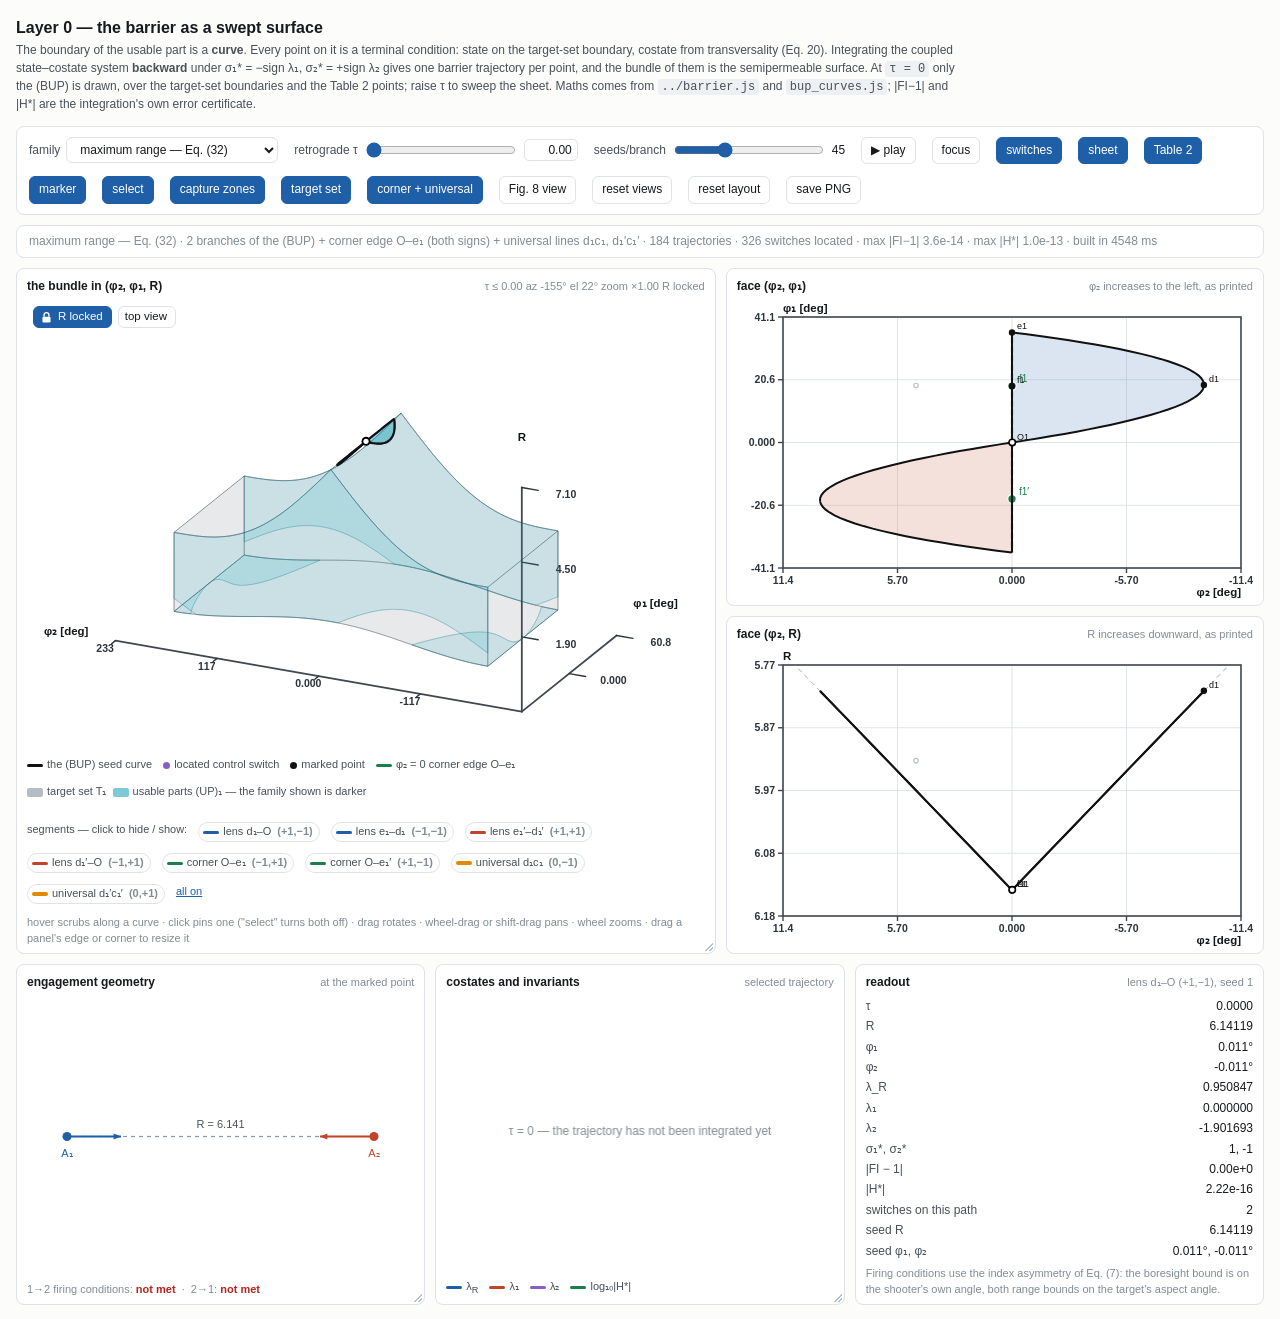
==== commit 530acf3f: "Upgrades - Resize panels, 3D view upgrades" ====
--- a/layer0/viz/barrier_explorer.html
+++ b/layer0/viz/barrier_explorer.html
@@ -63,24 +63,80 @@
   button.on { background: var(--c0); border-color: var(--c0); color: #fff; }
   .status { color: var(--ink3); font-size: 12px; font-variant-numeric: tabular-nums; }
 
-  .grid { display: grid; grid-template-columns: 1.3fr 1fr; gap: 10px; }
-  .row2 { display: grid; grid-template-columns: 1fr 1fr 1fr; gap: 10px; margin-top: 10px; }
+  /* Panel layout.  Every panel is resizable: drag the gutter between two panels,
+     a panel's bottom edge, or the grip in its bottom-right corner.  The track
+     sizes are set from JS (applyLayout); these are only the pre-script defaults. */
+  .grid { display: grid; grid-template-columns: 1.3fr 10px 1fr; grid-template-rows: 640px; }
+  .row2 { display: grid; grid-template-columns: 1fr 10px 1fr 10px 1fr;
+          grid-template-rows: 330px; margin-top: 10px; }
   .card {
     background: var(--panel); border: 1px solid var(--line); border-radius: 8px;
     padding: 9px 10px 6px;
-  }
+    position: relative; display: flex; flex-direction: column; min-width: 0; min-height: 0;
+  }
+  .card > h2, .card > .key, .card > .note { flex: none; }
+  /* a canvas fills whatever its panel leaves it; absolute, so its own pixel size
+     never feeds back into the layout */
+  .cv { position: relative; flex: 1 1 auto; min-height: 0; }
+  .cv > canvas { position: absolute; left: 0; top: 0; width: 100%; height: 100%; }
+  .readbody { flex: 1 1 auto; min-height: 0; overflow: auto; }
+
+  .gutter { position: relative; }
+  .gutter.gv { cursor: col-resize; }
+  .gutter.gh { cursor: row-resize; }
+  .gutter::after {
+    content: ''; position: absolute; border-radius: 2px; background: transparent;
+    transition: background 0.12s;
+  }
+  .gutter.gv::after { left: 4px; width: 2px; top: 8px; bottom: 8px; }
+  .gutter.gh::after { top: 4px; height: 2px; left: 8px; right: 8px; }
+  .gutter:hover::after, .gutter.drag::after { background: #9aa3ad; }
+  .rz-b {
+    position: absolute; left: 12px; right: 16px; bottom: -6px; height: 11px;
+    cursor: row-resize; z-index: 3;
+  }
+  .rz-b::after {
+    content: ''; position: absolute; left: 0; right: 0; top: 4px; height: 2px;
+    border-radius: 2px; background: transparent; transition: background 0.12s;
+  }
+  .rz-b:hover::after, .rz-b.drag::after { background: #9aa3ad; }
+  .rz-c {
+    position: absolute; right: -6px; bottom: -6px; width: 18px; height: 18px;
+    cursor: nwse-resize; z-index: 4;
+  }
+  .rz-c::before {        /* the grip: two short diagonals inside the corner */
+    content: ''; position: absolute; right: 8px; bottom: 8px; width: 8px; height: 8px;
+    background:
+      linear-gradient(135deg, transparent 45%, #b8c0c9 45%, #b8c0c9 58%, transparent 58%),
+      linear-gradient(135deg, transparent 72%, #b8c0c9 72%, #b8c0c9 85%, transparent 85%);
+  }
+  .rz-c:hover::before, .rz-c.drag::before {
+    background:
+      linear-gradient(135deg, transparent 45%, #4a5058 45%, #4a5058 58%, transparent 58%),
+      linear-gradient(135deg, transparent 72%, #4a5058 72%, #4a5058 85%, transparent 85%);
+  }
+  body.resizing, body.resizing * { cursor: var(--rzcur) !important; user-select: none; }
   .card h2 {
     font-size: 12px; font-weight: 600; margin: 0 0 5px;
     display: flex; justify-content: space-between; align-items: baseline; gap: 8px;
   }
   .card h2 span { font-weight: 400; color: var(--ink3); font-size: 11px;
                   font-variant-numeric: tabular-nums; }
-  .stack { display: grid; grid-template-rows: 1fr 1fr; gap: 10px; }
+  .stack { display: grid; grid-template-rows: 1fr 10px 1fr; min-height: 0; min-width: 0; }
   canvas { display: block; width: 100%; }
-  #c3d { height: 452px; cursor: grab; }
+  #c3d { cursor: grab; }
   #c3d:active { cursor: grabbing; }
-  #cA, #cB { height: 196px; cursor: crosshair; }
-  #cG, #cI { height: 214px; }
+  .c3dwrap { position: relative; }
+  .viewbtns { position: absolute; top: 6px; left: 6px; z-index: 2; display: flex; gap: 6px; }
+  .lockbtn {
+    display: inline-flex; align-items: center; gap: 5px;
+    padding: 3px 8px 3px 6px; font-size: 11.5px; line-height: 1.2;
+    background: rgba(255,255,255,0.92); color: var(--ink);
+    border: 1px solid var(--line); border-radius: 6px;
+  }
+  .lockbtn svg { width: 13px; height: 13px; flex: none; }
+  .lockbtn.on { background: var(--c0); border-color: var(--c0); color: #fff; }
+  #cA, #cB { cursor: crosshair; }
 
   table.read { width: 100%; border-collapse: collapse; font-variant-numeric: tabular-nums; }
   table.read td { padding: 1.5px 0; font-size: 12px; }
@@ -136,19 +192,28 @@
   <button id="showSheet" class="on">sheet</button>
   <button id="showT2" class="on">Table 2</button>
   <button id="showMark" class="on">marker</button>
+  <button id="pick" class="on" title="hovering selects the nearest trajectory and follows it; clicking pins one. Turn off when it gets in the way — rotate, pan and zoom still work, and the lower panels keep the last selection">select</button>
   <button id="showZones" class="on">capture zones</button>
   <button id="showTarget" class="on" title="the target set of Eqs. (6)-(9), semi-transparent, with its usable parts shaded (3-D view)">target set</button>
   <button id="showExtra" class="on" title="max range: seeds on the φ₂ = 0 corner edge O–e₁ and the universal line from d₁ · off-boresight: seeds on the wall's max-range corner B₁A₁ and min-range corner N₁Z₁m₁">corner + universal</button>
   <button id="fig8">Fig. 8 view</button>
   <button id="reset">reset views</button>
+  <button id="resetLayout" title="put every panel back to its default size">reset layout</button>
   <button id="png">save PNG</button>
 </div>
 <div class="bar" style="padding:7px 12px"><span class="status" id="status"></span></div>
 
-<div class="grid">
-  <div class="card">
+<div class="grid" id="gTop">
+  <div class="card" id="k3d">
     <h2>the bundle in (φ₂, φ₁, R) <span id="h3d"></span></h2>
-    <canvas id="c3d"></canvas>
+    <div class="cv c3dwrap">
+      <canvas id="c3d"></canvas>
+      <div class="viewbtns">
+        <button id="lockR" class="lockbtn on" type="button"></button>
+        <button id="topView" class="lockbtn" type="button"
+                title="look straight down on the (φ₂, φ₁) plane, turned to match the face (φ₂, φ₁) panel — switches to free 3-D">top view</button>
+      </div>
+    </div>
     <div class="key">
       <span><i style="background:#111"></i>the (BUP) seed curve</span>
       <span><i class="dot" style="background:var(--sw)"></i>located control switch</span>
@@ -160,46 +225,61 @@
       <span style="color:var(--ink2)">segments — click to hide / show:</span>
       <span id="branchKey" style="display:contents"></span>
       <span class="seglink" id="segAll">all on</span>
-      <span style="color:var(--ink3)">hover scrubs along a curve · click pins one ·
-        drag rotates · wheel-drag or shift-drag pans · wheel zooms</span>
+      <span style="color:var(--ink3)">hover scrubs along a curve · click pins one ("select" turns both off) ·
+        drag rotates · wheel-drag or shift-drag pans · wheel zooms ·
+        drag a panel's edge or corner to resize it</span>
     </div>
+    <div class="rz-b" data-rz="topH"></div>
+    <div class="rz-c" data-rz="topH" data-gut="top:0"></div>
   </div>
-
-  <div class="stack">
-    <div class="card">
+  <div class="gutter gv" data-gut="top:0"></div>
+
+  <div class="stack" id="gStack">
+    <div class="card" id="kA">
       <h2>face (φ₂, φ₁) <span>φ₂ increases to the left, as printed</span></h2>
-      <canvas id="cA"></canvas>
+      <div class="cv"><canvas id="cA"></canvas></div>
     </div>
-    <div class="card">
+    <div class="gutter gh" data-gut="stack:0"></div>
+    <div class="card" id="kB">
       <h2>face (φ₂, R) <span>R increases downward, as printed</span></h2>
-      <canvas id="cB"></canvas>
+      <div class="cv"><canvas id="cB"></canvas></div>
+      <div class="rz-b" data-rz="topH"></div>
     </div>
   </div>
 </div>
 
-<div class="row2">
-  <div class="card">
+<div class="row2" id="gBot">
+  <div class="card" id="kG">
     <h2>engagement geometry <span>at the marked point</span></h2>
-    <canvas id="cG"></canvas>
+    <div class="cv"><canvas id="cG"></canvas></div>
     <div class="note" id="gnote"></div>
+    <div class="rz-b" data-rz="botH"></div>
+    <div class="rz-c" data-rz="botH" data-gut="bot:0"></div>
   </div>
-  <div class="card">
+  <div class="gutter gv" data-gut="bot:0"></div>
+  <div class="card" id="kI">
     <h2>costates and invariants <span>selected trajectory</span></h2>
-    <canvas id="cI"></canvas>
+    <div class="cv"><canvas id="cI"></canvas></div>
     <div class="key">
       <span><i style="background:var(--c0)"></i>λ<sub>R</sub></span>
       <span><i style="background:var(--c1)"></i>λ₁</span>
       <span><i style="background:var(--c2)"></i>λ₂</span>
       <span><i style="background:var(--ok)"></i>log₁₀|H*|</span>
     </div>
+    <div class="rz-b" data-rz="botH"></div>
+    <div class="rz-c" data-rz="botH" data-gut="bot:1"></div>
   </div>
-  <div class="card">
+  <div class="gutter gv" data-gut="bot:1"></div>
+  <div class="card" id="kR">
     <h2>readout <span id="rsub"></span></h2>
-    <table class="read" id="read"></table>
-    <div class="note">
-      Firing conditions use the index asymmetry of Eq. (7): the boresight bound is on the
-      shooter's own angle, both range bounds on the target's aspect angle.
+    <div class="readbody" id="readbody">
+      <table class="read" id="read"></table>
+      <div class="note">
+        Firing conditions use the index asymmetry of Eq. (7): the boresight bound is on the
+        shooter's own angle, both range bounds on the target's aspect angle.
+      </div>
     </div>
+    <div class="rz-b" data-rz="botH"></div>
   </div>
 </div>
 
@@ -291,6 +371,13 @@
 // state
 // ---------------------------------------------------------------------------
 
+/* The default 3-D view.  az = -155 deg puts phi_2 increasing to the LEFT, as
+   in the printed figures and the face panels, with phi_1 running into the
+   picture and R up; dragging straight down from here reaches the top view
+   turned 25 deg from the face (phi_2, phi_1) panel ("top view" matches it
+   exactly). */
+var AZ0 = -155 * Math.PI / 180, EL0 = 22 * Math.PI / 180;
+
 var S = {
   family: 'max',
   tau: 0.0,
@@ -301,10 +388,13 @@
   mark: 1.0,               // fraction of tau at which the marker sits
   focus: false,
   showSw: true, showSheet: true, showT2: true, showMark: true, showZones: true,
+  pick: true,               // hover selects and follows a trajectory, click pins it
   showExtra: true,          // max range: corner-edge family + universal lines
   hidden: {},               // segment name -> true when switched off; survives rebuilds
   showTarget: true,         // the target set T_1 and its usable parts, 3-D view
-  az: -58 * D, el: 22 * D,
+  az: AZ0, el: EL0,
+  lockR: true,             // true: oblique view, R upright at full length;
+                           // false: true 3-D rotation, free in both angles
   views: {}                // per-canvas user transform
 };
 
@@ -948,7 +1038,7 @@
       var m = cut(t, S.tau), xs = [], ys = [], i;
       if (m === 0) return;
       for (i = 0; i <= m; i++) { xs.push(f.x(t, i)); ys.push(f.y(t, i)); }
-      var on = (t === selected());
+      var on = S.pick && t === selected();
       if (br.universal) {
         F.poly(xs, ys, on ? '#000' : UNIV, on ? 3.0 : 2.8, 1);
         if (m === t.tau.length - 1 && id === 'cA') {   // flown all the way: mark c_1
@@ -989,7 +1079,7 @@
   drawTable2(F, f.xk, f.yk);
 
   var sel = selected();
-  if (sel && S.showMark) {
+  if (sel && S.showMark && S.pick) {
     var i = cut(sel, S.tau * S.mark);
     if (S.pinned !== null) F.dot(f.x(sel, i), f.y(sel, i), '#000', 7.5, true);
     F.dot(f.x(sel, i), f.y(sel, i), '#000', 4);
@@ -1001,6 +1091,10 @@
 // ---------------------------------------------------------------------------
 // the 3-D view
 // ---------------------------------------------------------------------------
+
+/* The 3-D box's proportions, phi_2 : phi_1 : R.  phi_2 spans a full turn and
+   more, so it gets the long side -- about the aspect of the face panels. */
+var BOX_L = [2.0, 1.0, 1.0];
 
 function make3d(c) {
   var bx = autoBounds(function (t, i) { return t.a2[i] / D; },
@@ -1018,10 +1112,17 @@
   var sx = Math.max(bx[1] - bx[0], 1e-6), sy = Math.max(bx[3] - bx[2], 1e-6),
       sz = Math.max(bz[3] - bz[2], 1e-6);
   var v = view('c3d');
-  var sc = { x: 0.40 * c.w * v.k, y: 0.40 * c.h * v.k };
+  // ONE scale for both screen axes, so a rotation is rigid: nothing stretches or
+  // squashes as the view turns.  (It used to be 0.40*w across and 0.40*h down,
+  // which flattened the (phi_2, phi_1) floor whenever it tilted toward the
+  // viewer -- from above it came out a thin sliver, and rotating seemed to do
+  // nothing but change the length of R.)  The box's own proportions come from
+  // BOX_L instead; the scale follows the height, or the width if that is tighter.
+  var sc = Math.min(0.40 * c.h, 0.30 * c.w) * v.k;
   var ox = c.w / 2 + v.dx * c.w, oy = c.h / 2 + v.dy * c.h;
   var ca = Math.cos(S.az), sa = Math.sin(S.az);
-  var ce = Math.cos(S.el), se = Math.sin(S.el);
+  var se = Math.sin(S.el), ce = Math.cos(S.el);
+  var kR = S.lockR ? 1 : ce;        // how R projects: full length, or foreshortened
   return {
     // centre and span per axis, so a normalized coordinate u maps back to the
     // data value c + u*s -- which is what the 3-D tick labels print
@@ -1033,10 +1134,19 @@
     normPt: function (q) {
       return [(q[0] - cx) / sx, (q[1] - cy) / sy, (q[2] - cz) / sz];
     },
+    // Two projections, chosen by the lock button in the view's corner.
+    //   R locked (default) -- oblique ("military"): the (phi_2, phi_1) floor
+    //     turns with az and tilts with el, but R is always drawn straight up at
+    //     full length, so it reads the same from every view.
+    //   free -- true rotation: R shortens by cos(el), and from directly above
+    //     (el = 90) the view IS the (phi_2, phi_1) plane.  At az = 180 it is
+    //     oriented exactly like the face (phi_2, phi_1) panel: phi_2 increasing
+    //     to the left, phi_1 up.  Elevation stops at +/-90, so it never inverts.
     at: function (p) {
-      var X = p[0] * ca - p[1] * sa;
-      var Y = (p[0] * sa + p[1] * ca) * se - p[2] * ce;
-      return [ox + X * sc.x, oy + Y * sc.y];
+      var x = p[0] * BOX_L[0], y = p[1] * BOX_L[1], z = p[2] * BOX_L[2];
+      var X = x * ca - y * sa;
+      var Y = (x * sa + y * ca) * se - z * kR;
+      return [ox + X * sc, oy + Y * sc];
     }
   };
 }
@@ -1272,7 +1382,7 @@
       if (!visible(t)) return;
       var m = cut(t, S.tau);
       if (m === 0) return;
-      var on = (t === selected());
+      var on = S.pick && t === selected();
       g.strokeStyle = on ? '#000' : br.universal ? UNIV : shade(br.color, k, br.trajs.length);
       g.lineWidth = on ? 2.0 : br.universal ? 2.8 : 0.6;
       g.globalAlpha = on || br.universal ? 1 : (S.showSheet && !S.focus ? 0.5 : 0.85);
@@ -1308,7 +1418,7 @@
   }
 
   var sel = selected();
-  if (sel && S.showMark) {
+  if (sel && S.showMark && S.pick) {
     var p = put(sel, cut(sel, S.tau * S.mark));
     if (S.pinned !== null) {
       g.strokeStyle = '#000'; g.lineWidth = 1.4;
@@ -1323,7 +1433,8 @@
 
   document.getElementById('h3d').textContent =
     'τ ≤ ' + S.tau.toFixed(2) + '   az ' + Math.round(S.az / D) +
-    '°  el ' + Math.round(S.el / D) + '°   zoom ×' + view('c3d').k.toFixed(2);
+    '°  el ' + Math.round(S.el / D) + '°   zoom ×' + view('c3d').k.toFixed(2) +
+    (S.lockR ? '   R locked' : '   free 3-D');
 }
 
 // ---------------------------------------------------------------------------
@@ -1480,7 +1591,7 @@
 }
 
 function draw() {
-  document.getElementById('markKey').style.display = S.showMark ? '' : 'none';
+  document.getElementById('markKey').style.display = S.showMark && S.pick ? '' : 'none';
   draw3d();
   drawFace('cA');
   drawFace('cB');
@@ -1521,6 +1632,15 @@
 toggle('showSheet', 'showSheet');
 toggle('showT2', 'showT2');
 toggle('showMark', 'showMark');   // the marked point on the selected trajectory
+/* Selecting on/off. Off, hovering and clicking leave every view alone and no
+   trajectory is highlighted -- for when the black selected curve and its marker
+   sit on top of what you are looking at. Unlike focus it hides nothing else. */
+document.getElementById('pick').onclick = function () {
+  S.pick = !S.pick;
+  if (!S.pick) S.pinned = null;
+  this.classList.toggle('on', S.pick);
+  draw();
+};
 toggle('showZones', 'showZones');
 document.getElementById('showTarget').onclick = function () {
   S.showTarget = !S.showTarget;
@@ -1533,6 +1653,35 @@
   drawSegmentKey();
   draw();
 };
+/* The lock in the 3-D view's corner, and the top-view snap beside it. */
+var LOCK_SVG = '<svg viewBox="0 0 16 16" aria-hidden="true"><rect x="3" y="7" width="10" height="7" rx="1.5" fill="currentColor"/>' +
+               '<path d="M5 7V5a3 3 0 0 1 6 0v2" fill="none" stroke="currentColor" stroke-width="1.6"/></svg>';
+var UNLOCK_SVG = '<svg viewBox="0 0 16 16" aria-hidden="true"><rect x="3" y="7" width="10" height="7" rx="1.5" fill="currentColor"/>' +
+                 '<path d="M5 7V5a3 3 0 0 1 5.8-1" fill="none" stroke="currentColor" stroke-width="1.6"/></svg>';
+function drawLock() {
+  var b = document.getElementById('lockR');
+  b.classList.toggle('on', S.lockR);
+  b.innerHTML = (S.lockR ? LOCK_SVG : UNLOCK_SVG) + (S.lockR ? 'R locked' : 'free 3-D');
+  b.title = S.lockR
+    ? 'R locked: R is always drawn straight up at full length (oblique view) — click for true 3-D rotation'
+    : 'Free 3-D: true rotation; R foreshortens with elevation, and from directly above you see the (φ₂, φ₁) plane — click to lock R upright at full length';
+}
+document.getElementById('lockR').onclick = function () {
+  S.lockR = !S.lockR;
+  drawLock();
+  draw();
+};
+/* Straight down on the (phi_2, phi_1) plane, turned to match the face panel:
+   az = 180 puts phi_2 increasing to the left and phi_1 up. A top view only
+   makes sense as a true rotation, so this switches to free 3-D. */
+document.getElementById('topView').onclick = function () {
+  S.lockR = false;
+  S.az = Math.PI; S.el = EL_MAX;
+  drawLock();
+  draw();
+};
+drawLock();
+
 document.getElementById('showExtra').onclick = function () {
   S.showExtra = !S.showExtra;
   this.classList.toggle('on', S.showExtra);
@@ -1558,7 +1707,7 @@
 
 document.getElementById('reset').onclick = function () {
   S.views = {};
-  S.az = -58 * D; S.el = 22 * D;
+  S.az = AZ0; S.el = EL0;
   draw();
 };
 
@@ -1653,7 +1802,7 @@
 
   cv.addEventListener('dblclick', function () {
     S.views[id] = null;
-    if (id === 'c3d') { S.az = -58 * D; S.el = 22 * D; }
+    if (id === 'c3d') { S.az = AZ0; S.el = EL0; }
     draw();
   });
 });
@@ -1677,6 +1826,7 @@
    pins a trajectory — hover then scrubs along that one only, and never jumps to
    a neighbour — and clicking it again releases. */
 function hoverScrub(id, cv, e) {
+  if (!S.pick) return;                     // selecting switched off
   var xy = localXY(cv, e);
   onNextFrame(function () {
     var pin = S.pinned === null ? null : S.flat[S.pinned];
@@ -1688,6 +1838,11 @@
     draw();
   });
 }
+
+/* Elevation for the 3-D rotate, in both modes: the half-turn from straight below
+   to straight above.  It stops there rather than carrying on over the top, so
+   the view never turns upside down; drag sideways to turn it about R. */
+var EL_MIN = -90 * D, EL_MAX = 90 * D, EL_RATE = 0.006;
 
 /* Drag: pan on the faces, rotate (shift-pan) in 3-D.  Pressing the mouse wheel
    and dragging pans in every view -- in 3-D it translates the whole scene, as in
@@ -1713,7 +1868,7 @@
     if (!down) return;
     down = false;
     if (wheelPan) { wheelPan = false; cv.style.cursor = ''; return; }
-    if (moved > 3) return;
+    if (moved > 3 || !S.pick) return;
     var xy = localXY(cv, e);
     var hit = pickAt(id, xy, null);
     if (!hit) return;
@@ -1734,7 +1889,8 @@
     var v = view(id);
     if (id === 'c3d' && !e.shiftKey && !wheelPan) {
       S.az += dx * 0.008;
-      S.el = Math.max(-1.45, Math.min(1.45, S.el + dy * 0.006));
+      var el = S.el + dy * EL_RATE;
+      S.el = Math.max(EL_MIN, Math.min(EL_MAX, el));
     } else if (id === 'c3d') {
       v.dx += dx / cv.clientWidth; v.dy += dy / cv.clientHeight;
     } else {
@@ -1785,6 +1941,144 @@
 window.addEventListener('resize', draw);
 
 // ---------------------------------------------------------------------------
+// resizable panels
+// ---------------------------------------------------------------------------
+
+/* Every panel can be resized by hand, to give one view the room it needs:
+     - the gutter between two panels moves the split between them;
+     - a panel's bottom edge sets the height of its row;
+     - the grip in a panel's bottom-right corner does both at once.
+   Column and row splits are fr weights, so they survive a window resize; the
+   two row heights are pixels.  The canvases fill whatever their panel leaves
+   them and are redrawn whenever that changes (ResizeObserver).  The layout is
+   remembered in this browser (localStorage) -- "reset layout" puts it back. */
+var LAYOUT_KEY = 'layer0.barrierExplorer.layout.v1';
+var LY = null;
+var GRID = {
+  top:   { el: 'gTop',   axis: 'x', tracks: ['k3d', 'gStack'] },
+  stack: { el: 'gStack', axis: 'y', tracks: ['kA', 'kB'] },
+  bot:   { el: 'gBot',   axis: 'x', tracks: ['kG', 'kI', 'kR'] }
+};
+var MIN_TRACK = { x: 200, y: 90 };        // px, smallest a panel may be squeezed to
+
+function $(id) { return document.getElementById(id); }
+function rect(id) { return $(id).getBoundingClientRect(); }
+
+/* The height a panel spends on everything but its canvas (title, key, padding). */
+function chrome(cardId, bodyId) {
+  var inner = document.querySelector('#' + cardId + ' > ' + (bodyId ? '#' + bodyId : '.cv'));
+  return rect(cardId).height - inner.getBoundingClientRect().height;
+}
+
+/* Defaults reproduce the fixed layout this page used to have: a 452 px 3-D
+   canvas, and a bottom row tall enough for the readout without scrolling. */
+function defaultLayout() {
+  var botH = Math.max(214 + chrome('kG'), 214 + chrome('kI'),
+                      chrome('kR', 'readbody') + $('readbody').scrollHeight);
+  return { top: [1.3, 1], stack: [1, 1], bot: [1, 1, 1],
+           topH: Math.round(452 + chrome('k3d')), botH: Math.round(botH) };
+}
+
+function applyLayout() {
+  function fr(a) { return a.map(function (v) { return v + 'fr'; }).join(' 10px '); }
+  $('gTop').style.gridTemplateColumns = fr(LY.top);
+  $('gTop').style.gridTemplateRows = LY.topH + 'px';
+  $('gStack').style.gridTemplateRows = fr(LY.stack);
+  $('gBot').style.gridTemplateColumns = fr(LY.bot);
+  $('gBot').style.gridTemplateRows = LY.botH + 'px';
+}
+
+function saveLayout() {
+  try { localStorage.setItem(LAYOUT_KEY, JSON.stringify(LY)); } catch (e) { /* private window */ }
+}
+function loadLayout() {
+  try {
+    var v = JSON.parse(localStorage.getItem(LAYOUT_KEY) || 'null');
+    if (v && v.top && v.stack && v.bot && v.topH > 0 && v.botH > 0) return v;
+  } catch (e) { /* unavailable or corrupt: fall back to the defaults */ }
+  return null;
+}
+
+function minRowH(key) {
+  return key === 'topH' ? chrome('k3d') + 140
+                        : Math.max(chrome('kG'), chrome('kI')) + 100;
+}
+
+var redrawQueued = false;
+function redrawSoon() {
+  if (redrawQueued) return;
+  redrawQueued = true;
+  requestAnimationFrame(function () { redrawQueued = false; draw(); });
+}
+
+/* One drag on a gutter, an edge or a corner. */
+function startResize(e) {
+  var h = e.currentTarget;
+  if (e.button !== 0) return;
+  e.preventDefault();
+  h.setPointerCapture(e.pointerId);
+  var rz = h.getAttribute('data-rz'), gut = h.getAttribute('data-gut');
+  var st = { x: e.clientX, y: e.clientY, rz: rz, min: rz ? minRowH(rz) : 0 };
+  if (rz) st.h0 = LY[rz];
+  if (gut) {
+    var g = GRID[gut.split(':')[0]], i = +gut.split(':')[1];
+    // re-express this grid's weights as the panels' current pixel sizes, so the
+    // drag moves the gutter exactly with the pointer
+    st.g = gut.split(':')[0]; st.i = i; st.axis = g.axis;
+    st.px = g.tracks.map(function (id) { var r = rect(id); return g.axis === 'x' ? r.width : r.height; });
+  }
+  h.classList.add('drag');
+  document.body.classList.add('resizing');
+  document.body.style.setProperty('--rzcur', getComputedStyle(h).cursor);
+
+  function move(ev) {
+    var dx = ev.clientX - st.x, dy = ev.clientY - st.y;
+    if (rz) LY[rz] = Math.round(Math.max(st.min, st.h0 + dy));
+    if (gut) {
+      var d = st.axis === 'x' ? dx : dy, a = st.px[st.i], b = st.px[st.i + 1];
+      var m = MIN_TRACK[st.axis];
+      var na = Math.max(m, Math.min(a + b - m, a + d));
+      var w = st.px.slice();
+      w[st.i] = na; w[st.i + 1] = a + b - na;
+      LY[st.g] = w.map(function (v) { return Math.round(v); });
+    }
+    applyLayout();
+    redrawSoon();
+  }
+  function up() {
+    h.removeEventListener('pointermove', move);
+    h.removeEventListener('pointerup', up);
+    h.removeEventListener('pointercancel', up);
+    h.classList.remove('drag');
+    document.body.classList.remove('resizing');
+    saveLayout();
+  }
+  h.addEventListener('pointermove', move);
+  h.addEventListener('pointerup', up);
+  h.addEventListener('pointercancel', up);
+}
+
+function initLayout() {
+  LY = loadLayout() || defaultLayout();
+  applyLayout();
+  Array.prototype.forEach.call(document.querySelectorAll('.gutter, .rz-b, .rz-c'), function (h) {
+    h.addEventListener('pointerdown', startResize);
+  });
+  if (window.ResizeObserver) {
+    var ro = new ResizeObserver(redrawSoon);
+    Array.prototype.forEach.call(document.querySelectorAll('.cv'), function (el) { ro.observe(el); });
+  }
+  $('resetLayout').onclick = function () {
+    try { localStorage.removeItem(LAYOUT_KEY); } catch (e) { /* ignore */ }
+    LY = { top: [1.3, 1], stack: [1, 1], bot: [1, 1, 1], topH: 640, botH: 330 };
+    applyLayout();                      // back to the stock tracks, then measure
+    LY = defaultLayout();
+    applyLayout();
+    redrawSoon();
+  };
+}
+
+// ---------------------------------------------------------------------------
 
 (function init() {
   var sel = document.getElementById('fam');
@@ -1795,6 +2089,7 @@
   });
   sel.value = 'max';
   rebuild();
+  initLayout();
 }());
 </script>
 </body>
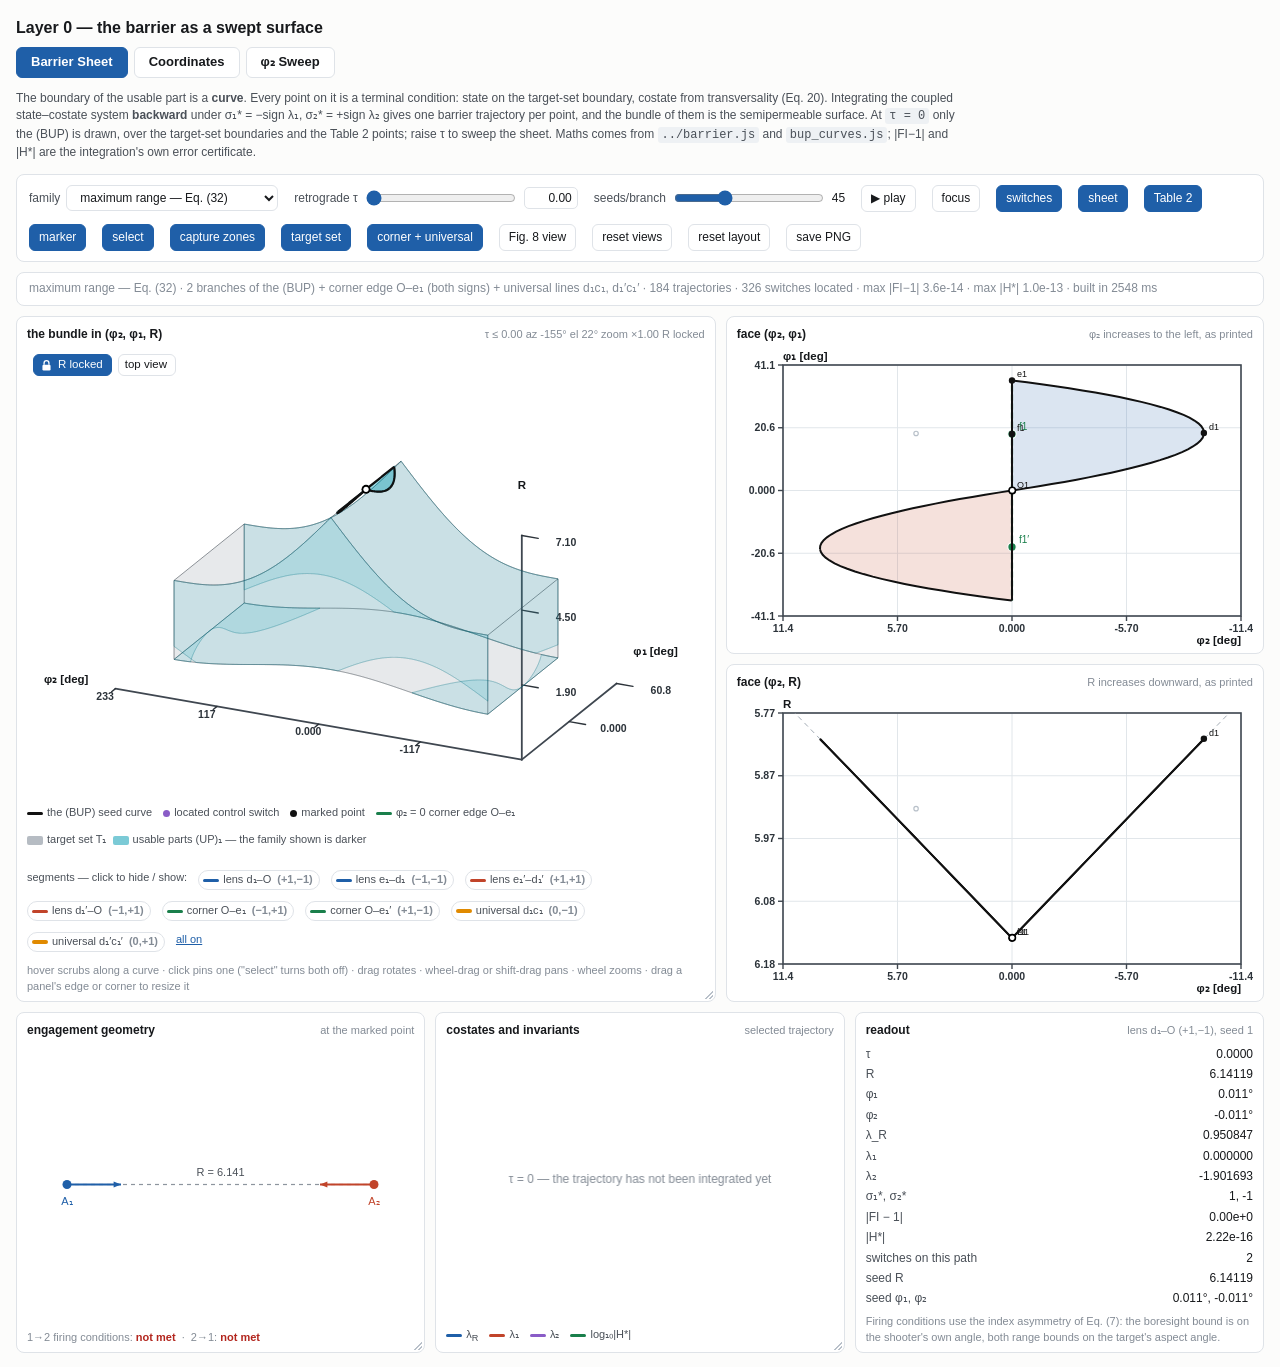
==== commit bf0df5a5: "Created Visualization Tabs, added text resizing" ====
--- a/layer0/viz/barrier_explorer.html
+++ b/layer0/viz/barrier_explorer.html
@@ -12,6 +12,10 @@
   Maths: ../barrier.js (the reconstruction) and ./bup_curves.js (ordered seed
   curves).  Nothing here re-derives anything; it only draws.  Both modules are
   checked by test_viz.py and test_barrier_js.js.
+
+  Two more tabs, "Coordinates" and "phi2 Sweep", show how a world-frame picture
+  becomes the state (R, phi1, phi2) and how the firing envelope becomes T1; their
+  maths is ./los_coords.js, checked by test_los_coords.js.
 
   Open it directly in a browser -- file:// is fine.  No build, no server.
 
@@ -155,11 +159,58 @@
   .seg b { font-weight: 600; color: var(--ink3); margin-left: 3px; }
   .seglink { cursor: pointer; color: var(--c0); text-decoration: underline; }
   .note { font-size: 11px; color: var(--ink3); margin-top: 5px; }
+
+  /* ---- tabs: Barrier Sheet | Coordinates | phi2 Sweep ---------------------------
+     Everything for the two coordinate tabs is scoped under .lx / lx- so none of it
+     can restyle the barrier page. */
+  .lx-tabs { display: flex; gap: 6px; margin: 8px 0 12px; }
+  .lx-tabs button { padding: 5px 14px; font-size: 13px; font-weight: 600; }
+  .lx {
+    --lx-max: #d08a00; --lx-min: #8a5cc7; --lx-bore: #0f9fb5; --lx-seam: #7d858e;
+    --lx-p1: #1f5fa8; --lx-p2: #c1442a; --lx-grid: #eef1f4; --lx-axis: #aab2bb;
+  }
+  .lx[hidden] { display: none; }
+  .lx-grid { display: grid; grid-template-columns: repeat(auto-fit, minmax(320px, 1fr)); gap: 10px; }
+  .lx .card { padding-bottom: 9px; }
+  .lx .card h2 { display: block; font-size: 15.5px; font-weight: 700; margin-bottom: 7px; }
+  .lx .card h2 span { display: block; margin-top: 3px; font-size: 11.5px; font-weight: 400; }
+  .lx canvas { aspect-ratio: 1 / 1; touch-action: none; cursor: grab; border-radius: 4px; }
+  .lx canvas.lx-dragging, .lx canvas:active { cursor: grabbing; }
+  .lx-cvwrap { position: relative; }
+  .lx-views { position: absolute; right: 6px; bottom: 6px; display: flex; gap: 4px; }
+  .lx-views.lx-left { left: 6px; right: auto; }
+  .lx-views button { font-size: 11px; padding: 2px 7px; background: rgba(255,255,255,0.92); }
+  .lx-read { display: flex; flex-wrap: wrap; gap: 4px 24px; font-variant-numeric: tabular-nums;
+             font-size: 12.5px; margin-top: 10px; }
+  .lx-read .k { color: var(--ink2); }
+  .lx-read .big { font-size: 18px; font-weight: 600; }
+  .lx-msg { font-size: 12px; color: var(--ink3); margin-top: 6px; min-height: 1.45em; }
+  .lx .key { font-size: 12px; }
+  .lx .key i.lx-max { background: var(--lx-max); } .lx .key i.lx-min { background: var(--lx-min); }
+  .lx .key i.lx-bore { background: var(--lx-bore); } .lx .key i.lx-seam { background: var(--lx-seam); }
+  .lx .key i.lx-p1 { background: var(--lx-p1); } .lx .key i.lx-p2 { background: var(--lx-p2); }
+  .lx-scrub { width: 170px; }
+  .lx-sizes input[type=range] { width: 110px; }
+  .lx-sizes output { min-width: 3.2em; font-size: 12px; }
+  .lx-capbar label.lx-chk { display: inline-flex; align-items: center; gap: 4px; color: var(--ink);
+                            font-size: 12px; white-space: nowrap; cursor: pointer; }
+  .lx-rec.on { background: var(--no); border-color: var(--no); color: #fff; }
+  .lx-recstat { font-size: 12px; font-variant-numeric: tabular-nums; color: var(--ink3); }
+  .lx-recstat.live { color: var(--no); font-weight: 600; }
+  .lx-missing { padding: 16px; border: 1px solid #e6c9c4; border-left: 4px solid var(--no);
+                border-radius: 8px; background: #fff; }
 </style>
 </head>
 <body>
 
 <h1>Layer 0 — the barrier as a swept surface</h1>
+<nav class="lx-tabs">
+  <button data-lx-tab="barrier" class="on">Barrier Sheet</button>
+  <button data-lx-tab="coords" title="world frame (x, y) → (R, φ₁, φ₂), and the firing envelope → T₁">Coordinates</button>
+  <button data-lx-tab="sweep" title="turn player 2 and watch the max range and the T₁ slice change">φ₂ Sweep</button>
+</nav>
+
+<div id="pageBarrier">
 <div class="sub">
   The boundary of the usable part is a <b>curve</b>. Every point on it is a terminal
   condition: state on the target-set boundary, costate from transversality (Eq. 20).
@@ -282,9 +333,150 @@
     <div class="rz-b" data-rz="botH"></div>
   </div>
 </div>
+</div><!-- /pageBarrier -->
+
+<!-- ======================================================= coordinates tab -->
+<div id="pageCoords" class="lx" hidden>
+  <div class="sub">
+    How a world-frame picture of two aircraft becomes the state (R, φ₁, φ₂) of D&amp;S Fig. 1, and
+    how the firing envelope of Fig. 2 becomes the target set T₁ of Fig. 3. The target-frame panel
+    is drawn from (R, φ₁, φ₂) alone: the world position and ψ are gone. In the world and target-frame
+    panels the wheel zooms and dragging empty space pans; double-click or <b>reset</b> restores the view. Maths:
+    <code>los_coords.js</code>; the target set is <code>../barrier.js</code>'s own Rlo, Rhi and β.
+  </div>
+  <div class="bar">
+    <div class="ctl"><label>presets</label>
+      <button data-lx-preset="headon">head-on</button>
+      <button data-lx-preset="beam">beam</button>
+      <button data-lx-preset="tail">tail chase</button>
+      <button data-lx-preset="tailfar">tail, too far</button>
+      <button data-lx-preset="nose">nose off (|φ₁| &gt; β)</button>
+    </div>
+    <div class="ctl"><label>show</label>
+      <button id="lxRigid" title="rotate and translate the whole world: (R, φ₁, φ₂) do not move">rigid motion</button>
+      <button id="lxSpin" title="turn player 1 continuously: only φ₁ changes">↻ spin player 1</button>
+    </div>
+    <button id="lxEnv" class="on" title="draw the envelope around player 2 in the world frame; it turns with player 2">envelope in world</button>
+    <button id="lxCarry" title="sample points inside the envelope, coloured by φ₂, and carry them into (R, φ₁, φ₂)">grid carry</button>
+  </div>
+  <div class="bar">
+    <div class="ctl"><label for="lxS1">σ₁</label>
+      <select id="lxS1"><option value="pursuit">pursuit (turn to LOS)</option><option value="0">straight</option>
+        <option value="1">+1 (right turn)</option><option value="-1">−1 (left turn)</option></select>
+      <label for="lxS2">σ₂</label>
+      <select id="lxS2"><option value="0">straight</option><option value="evade">evade (turn tail)</option>
+        <option value="1">+1 (right turn)</option><option value="-1">−1 (left turn)</option></select>
+    </div>
+    <button id="lxFly" title="fly both aircraft from the current state">▶ fly</button>
+    <button id="lxPause" disabled title="pause the flight; resume carries on from the point shown">❚❚ pause</button>
+    <div class="ctl"><label for="lxScrub">scrub</label>
+      <input type="range" id="lxScrub" class="lx-scrub" min="0" max="0" step="1" value="0" disabled>
+      <output id="lxScrubOut">t = 0.00</output>
+    </div>
+    <button id="lxClear">clear trail</button>
+  </div>
+  <div class="bar lx-capbar" data-lx-capfor="coords"></div>
+  <div class="lx-grid">
+    <div class="card" data-lx-cap="world" data-title="World Frame (x, y)"
+         data-hint="drag an aircraft or its nose handle · wheel zooms · drag pans">
+      <h2></h2>
+      <div class="lx-cvwrap">
+        <canvas id="lxA"></canvas>
+        <div class="lx-views lx-left"><button data-lx-reset="A">reset</button></div>
+      </div>
+    </div>
+    <div class="card" data-lx-cap="body" data-title="Target Frame (Player 2 Body Axes)"
+         data-hint="D&amp;S Fig. 2 · wheel zooms · drag pans">
+      <h2></h2>
+      <div class="lx-cvwrap">
+        <canvas id="lxB"></canvas>
+        <div class="lx-views lx-left"><button data-lx-reset="B">reset</button></div>
+      </div>
+    </div>
+    <div class="card" data-lx-cap="box" data-title="Target Set T₁ in (R, φ₁, φ₂)"
+         data-hint="D&amp;S Fig. 3 · drag rotates · shift-drag pans · wheel zooms">
+      <h2></h2>
+      <div class="lx-cvwrap">
+        <canvas id="lxC"></canvas>
+        <div class="lx-views" data-lx-for="C">
+          <button data-lx-view="iso">iso</button><button data-lx-view="side">φ₂–R</button>
+          <button data-lx-view="front">φ₁–R</button><button data-lx-view="top">φ₂–φ₁</button>
+        </div>
+      </div>
+    </div>
+  </div>
+  <div class="key" style="margin-top:8px">
+    <span><i class="lx-max"></i>Max range R̄(φ₂), Eq. 9</span>
+    <span><i class="lx-min"></i>Min range R<sub>min</sub>(φ₂), Eq. 8</span>
+    <span><i class="lx-bore"></i>Off-boresight |φ₁| = β</span>
+    <span><i class="lx-seam"></i>Tail seam φ₂ = ±π</span>
+    <span><i class="lx-p1"></i>Player 1 (shooter)</span>
+    <span><i class="lx-p2"></i>Player 2 (target)</span>
+  </div>
+  <div class="lx-read" id="lxRead"></div>
+  <div class="lx-msg" id="lxMsg"></div>
+</div>
+
+<!-- ======================================================= phi2 sweep tab -->
+<div id="pageSweep" class="lx" hidden>
+  <div class="sub">
+    Player 1 holds φ₁ = 0 at range R while player 2 turns. The envelope is fixed to player 2's
+    body, so it turns with it, and the maximum range along the line of sight is R̄(φ₂): largest
+    nose-on (φ₂ = 0, R̄ = 3 + π) and smallest tail-on (φ₂ = ±180°, R̄ = 3). Each φ₂ is one
+    slice of the T₁ box.
+  </div>
+  <div class="bar">
+    <div class="ctl"><label for="lxPhi2">φ₂</label>
+      <input type="range" id="lxPhi2" min="-180" max="180" step="0.5" value="0">
+      <output id="lxPhi2Out">0.0°</output>
+      <button id="lxPlay">▶ play</button>
+      <button data-lx-phi2="0">0°</button><button data-lx-phi2="90">90°</button><button data-lx-phi2="180">180°</button>
+    </div>
+    <div class="ctl"><label for="lxR">player 1 range R</label>
+      <input type="range" id="lxR" min="0.2" max="7" step="0.05" value="4.5">
+      <output id="lxROut">4.50</output>
+    </div>
+  </div>
+  <div class="bar lx-capbar" data-lx-capfor="sweep"></div>
+  <div class="lx-grid">
+    <div class="card" data-lx-cap="world" data-title="World Frame (x, y)"
+         data-hint="press and drag to turn player 2 · drag player 1 for R · wheel zooms · shift-drag pans">
+      <h2></h2>
+      <div class="lx-cvwrap">
+        <canvas id="lxSW"></canvas>
+        <div class="lx-views lx-left"><button data-lx-reset="SW">reset</button></div>
+      </div>
+    </div>
+    <div class="card" data-lx-cap="unrolled" data-title="Unrolled Target Set (φ₂, R) at φ₁ = 0"
+         data-hint="press and drag to set φ₂">
+      <h2></h2>
+      <canvas id="lxSU"></canvas>
+    </div>
+    <div class="card" data-lx-cap="box" data-title="Target Set T₁ in (R, φ₁, φ₂)"
+         data-hint="the slice at the current φ₂ · drag rotates · shift-drag pans">
+      <h2></h2>
+      <div class="lx-cvwrap">
+        <canvas id="lxS3"></canvas>
+        <div class="lx-views" data-lx-for="S3">
+          <button data-lx-view="iso">iso</button><button data-lx-view="side">φ₂–R</button>
+          <button data-lx-view="front">φ₁–R</button><button data-lx-view="top">φ₂–φ₁</button>
+        </div>
+      </div>
+    </div>
+  </div>
+  <div class="key" style="margin-top:8px">
+    <span><i class="lx-max"></i>Max range R̄(φ₂)</span>
+    <span><i class="lx-min"></i>Min range R<sub>min</sub>(φ₂)</span>
+    <span><i class="lx-bore"></i>Off-boresight |φ₁| = β</span>
+    <span><i class="lx-p1"></i>Player 1 (ring: green in T₁, red outside)</span>
+    <span><i class="lx-p2"></i>Player 2</span>
+  </div>
+  <div class="lx-read" id="lxSweepRead"></div>
+</div>
 
 <script src="../barrier.js"></script>
 <script src="./bup_curves.js"></script>
+<script src="./los_coords.js"></script>
 <script>
 'use strict';
 var B = window.Barrier, C = window.BupCurves;
@@ -1444,7 +1636,10 @@
 /* Relative geometry of Eqs. (1)-(3): A1 at the origin, A2 down the line of
    sight at range R.  Each phi_i is that aircraft's own velocity direction
    measured off the LOS toward the other, which is what makes
-   Rdot = -(cos phi_1 + cos phi_2). */
+   Rdot = -(cos phi_1 + cos phi_2).  Both are measured clockwise, as in
+   heuristic_simulator/sim.js (phi1 = psi - th1, phi2 = psi + pi - th2): with
+   psi = 0 the headings are -phi_1 and pi - phi_2.  (A1 used to be drawn at
+   +phi_1, the mirror image of A2's sense.) */
 function drawGeometry() {
   var c = fit(document.getElementById('cG')), g = c.g;
   var sel = selected();
@@ -1475,7 +1670,7 @@
     g.font = '11px -apple-system, Segoe UI, sans-serif'; g.textAlign = 'center';
     g.fillText(label, x, y + lbly);
   }
-  arrow(ax, ay, p1, HUE[0], 'A₁', 20);
+  arrow(ax, ay, -p1, HUE[0], 'A₁', 20);
   arrow(bx, ay, Math.PI - p2, HUE[1], 'A₂', 20);
 
   g.fillStyle = '#4a5058'; g.textAlign = 'center';
@@ -2092,5 +2287,1403 @@
   initLayout();
 }());
 </script>
+<script>
+/* ---------------------------------------------------------------------------
+   The "Coordinates" and "φ₂ Sweep" tabs.  Self-contained: nothing above this
+   script refers to anything below it, and this script touches the barrier page
+   only through the tab switch (it fires a resize so that page re-fits its
+   canvases when it is shown again).
+   Maths: ./los_coords.js for the reduction, ../barrier.js for T₁ itself.
+   Angles follow heuristic_simulator/sim.js: φ₁ = ψ − θ₁, φ₂ = ψ + π − θ₂,
+   dθᵢ/dt = −σᵢ.
+   --------------------------------------------------------------------------- */
+(function coordinateTabs() {
+'use strict';
+var PI = Math.PI, TO_DEG = 180 / PI, TO_RAD = PI / 180;
+var BR = window.Barrier, LC = window.LosCoords;
+function $(id) { return document.getElementById(id); }
+function each(sel, fn, root) { Array.prototype.forEach.call((root || document).querySelectorAll(sel), fn); }
+function clamp(x, a, b) { return Math.max(a, Math.min(b, x)); }
+
+// Animation rates are per second of wall-clock time, so they do not depend on
+// the monitor's refresh rate.
+var RATE = { sweep: 36 * TO_RAD, spin: 36 * TO_RAD, fly: 1.2, rigid: 1.2 };
+var FLY_DT = 0.02, FLY_TMAX = 20, RIGID_SECONDS = 4, SPIN_TRAIL = 600;
+
+// ------------------------------------------------------------------ tab switch
+var PAGES = { barrier: 'pageBarrier', coords: 'pageCoords', sweep: 'pageSweep' };
+var TAB_KEY = 'layer0.barrierExplorer.tab.v1';
+var tab = 'barrier';
+function showTab(name) {
+  if (GIF.busy) return;                                 // a GIF is being rendered from this tab
+  if (!PAGES[name]) name = 'barrier';
+  if (REC.active) stopRecording();
+  tab = name;
+  Object.keys(PAGES).forEach(function (k) { $(PAGES[k]).hidden = k !== name; });
+  each('[data-lx-tab]', function (b) { b.classList.toggle('on', b.getAttribute('data-lx-tab') === name); });
+  try { localStorage.setItem(TAB_KEY, name); } catch (e) { /* private window */ }
+  if (name === 'barrier') window.dispatchEvent(new Event('resize'));
+  else if (LC) requestDraw();
+}
+each('[data-lx-tab]', function (b) {
+  b.addEventListener('click', function () { showTab(b.getAttribute('data-lx-tab')); });
+});
+function savedTab() { try { return localStorage.getItem(TAB_KEY); } catch (e) { return null; } }
+
+// Panel titles live once, in data-title, and feed both the page and the captures.
+each('.lx .card[data-title]', function (card) {
+  var h = card.querySelector('h2');
+  h.textContent = card.getAttribute('data-title');
+  if (card.getAttribute('data-hint')) {
+    var s = document.createElement('span'); s.textContent = card.getAttribute('data-hint'); h.appendChild(s);
+  }
+});
+
+var REC = { active: false }, GIF = { busy: false };
+if (!LC) {
+  ['pageCoords', 'pageSweep'].forEach(function (id) {
+    $(id).innerHTML = '<div class="lx-missing"><b>This tab could not load <code>layer0/viz/los_coords.js</code>.</b>' +
+      '<br>The page loads it as <code>./los_coords.js</code>, relative to itself. Put it back and reload.</div>';
+  });
+  showTab(savedTab());
+  return;
+}
+
+var BETA = BR.PARAMS.beta, RBAR0 = BR.PARAMS.Rbar0;
+function fmtDeg(a) {
+  var d = a * TO_DEG;
+  return (Math.abs(Math.abs(d) - 180) < 0.05 ? '±180.0' : d.toFixed(1)) + '°';
+}
+
+// ------------------------------------------------------------------ colours and type
+function palette() {
+  var cs = getComputedStyle($('pageCoords'));
+  function v(n) { return cs.getPropertyValue(n).trim(); }
+  return {
+    ink: v('--ink'), ink2: v('--ink2'), muted: v('--ink3'), panel: v('--panel') || '#ffffff',
+    grid: v('--lx-grid'), axis: v('--lx-axis'),
+    max: v('--lx-max'), min: v('--lx-min'), bore: v('--lx-bore'), seam: v('--lx-seam'),
+    p1: v('--lx-p1'), p2: v('--lx-p2'), ok: v('--ok'), bad: v('--no')
+  };
+}
+function rgba(hex, a) {
+  var h = hex.replace('#', '');
+  if (h.length === 3) h = h.split('').map(function (c) { return c + c; }).join('');
+  var n = parseInt(h, 16);
+  return 'rgba(' + ((n >> 16) & 255) + ',' + ((n >> 8) & 255) + ',' + (n & 255) + ',' + a + ')';
+}
+function hueFor(phi2) { return 'hsl(' + ((phi2 + PI) / (2 * PI)) * 330 + ',70%,48%)'; }
+
+var FAM = '-apple-system, "Segoe UI", Roboto, Helvetica, Arial, sans-serif';
+
+// ============================================================================
+//  PRESENTATION SIZES  --  the one place to change how big things are drawn.
+//
+//  Sizes are screen pixels at 100 %.  The "text size" and "lines & markers"
+//  sliders in each tab's capture bar multiply these live, and whatever the
+//  sliders show is exactly what PNG, video and GIF captures get.  The sliders
+//  are remembered in this browser; their "reset" button returns to textScale
+//  and lineScale below.  Edit a number, save, reload the page.
+// ============================================================================
+var SIZES = {
+  // text drawn inside the panels
+  tick: 12.5,          // axis tick values: 0, 2, 4 ... and -pi, pi/2 ...
+  text: 13,            // small notes: "reference", "nose-on", "tail", the grid-carry note
+  label: 14,           // bold in-plot labels: phi1, phi2, psi, "R = 4.58", "R-bar = 3.57", 1 and 2
+  axis: 16,            // axis names: x, y, x', y' (nose), R, phi1, phi2
+  status: 13,          // "Inside / Outside the envelope" lines in the target frame
+  // text added around the panels in PNG, video and GIF captures
+  captureTitle: 24,    // the panel titles
+  captureText: 19,     // the legend and stats rows
+  // where the sliders start (1 = 100 %)
+  textScale: 1.6,      // multiplies every size above
+  lineScale: 1.0       // multiplies line widths, aircraft, dots and arrowheads
+};
+var SIZE_KEY = 'layer0.barrierExplorer.sizes.v1';
+var UI = (function () {
+  var u = { text: SIZES.textScale, line: SIZES.lineScale };
+  try { var v = JSON.parse(localStorage.getItem(SIZE_KEY) || 'null'); if (v && v.text > 0 && v.line > 0) u = v; } catch (e) { /* none saved */ }
+  return u;
+}());
+/* Panels draw in logical pixels = screen pixels / UI.line, so lines and markers grow
+   with UI.line while the data still fills the panel.  Text is set in logical pixels
+   too, so TS = UI.text / UI.line makes on-screen text exactly SIZES x UI.text. */
+var F_TEXT, F_TICK, F_LABEL, F_AXIS, F_STATUS, TS;
+function applySizes() {
+  TS = UI.text / UI.line;
+  function f(n, weight) { return (weight ? weight + ' ' : '') + (n * TS).toFixed(2) + 'px ' + FAM; }
+  F_TEXT = f(SIZES.text); F_TICK = f(SIZES.tick); F_LABEL = f(SIZES.label, 600);
+  F_AXIS = f(SIZES.axis, 700); F_STATUS = f(SIZES.status, 600);
+}
+applySizes();
+
+// ------------------------------------------------------------------ canvas helpers
+/* Backed at 2x or the display's own ratio, whichever is larger, so PNG and video
+   captures are sharp enough for slides even on a 1x screen. */
+function fitCanvas(cv) {
+  var dpr = Math.max(2, window.devicePixelRatio || 1), cw = cv.clientWidth, ch = cv.clientHeight;
+  if (cv.width !== Math.round(cw * dpr) || cv.height !== Math.round(ch * dpr)) {
+    cv.width = Math.round(cw * dpr); cv.height = Math.round(ch * dpr);
+  }
+  var ctx = cv.getContext('2d'), w = cw / UI.line, h = ch / UI.line;     // logical size
+  ctx.setTransform(dpr * UI.line, 0, 0, dpr * UI.line, 0, 0);
+  ctx.clearRect(0, 0, w, h);
+  ctx.font = F_TEXT; ctx.lineJoin = 'round'; ctx.lineCap = 'round';
+  return { ctx: ctx, w: w, h: h };
+}
+function pointerXY(cv, e) { var r = cv.getBoundingClientRect(); return [(e.clientX - r.left) / UI.line, (e.clientY - r.top) / UI.line]; }
+function noMiddleScroll(cv) { cv.addEventListener('mousedown', function (e) { if (e.button === 1) e.preventDefault(); }); }
+
+/* Text with a thin halo in the panel colour, so labels stay legible over lines. */
+function haloText(ctx, text, x, y, color, font, align, base, halo) {
+  ctx.font = font; ctx.textAlign = align || 'left'; ctx.textBaseline = base || 'middle';
+  if (halo) { ctx.lineWidth = 3.5; ctx.strokeStyle = halo; ctx.strokeText(text, x, y); }
+  ctx.fillStyle = color; ctx.fillText(text, x, y);
+}
+/* Text on a filled box in the panel colour (tick values). */
+function boxText(ctx, text, x, y, color, font, align, base, bg) {
+  ctx.font = font; ctx.textAlign = align; ctx.textBaseline = base;
+  var w = ctx.measureText(text).width, h = parseFloat(font.match(/([\d.]+)px/)[1]) * 1.15;
+  var x0 = align === 'center' ? x - w / 2 : align === 'right' ? x - w : x;
+  var y0 = base === 'bottom' ? y - h : base === 'top' ? y : y - h / 2;
+  ctx.fillStyle = bg; ctx.fillRect(x0 - 2, y0 - 1, w + 4, h + 2);
+  ctx.fillStyle = color; ctx.fillText(text, x, y);
+}
+function dotPx(ctx, x, y, r, fill, ring, ringW) {
+  ctx.beginPath(); ctx.arc(x, y, r, 0, 2 * PI);
+  if (fill) { ctx.fillStyle = fill; ctx.fill(); }
+  if (ring) { ctx.strokeStyle = ring; ctx.lineWidth = ringW || 1.5; ctx.stroke(); }
+}
+
+// ------------------------------------------------------------------ 2-D view (zoom + pan)
+function View2D(cv, extent, center, axisNames) {
+  this.cv = cv; this.axisNames = axisNames || ['x', 'y'];
+  this.home = { extent: extent, center: (center || [0, 0]).slice() };
+  this.w = cv.clientWidth || 300; this.h = cv.clientHeight || 300;
+  this.reset();
+}
+View2D.prototype.reset = function () {
+  this.extent = this.home.extent; this.center = this.home.center.slice(); this.s = this.scale();
+};
+View2D.prototype.scale = function () { return Math.min(this.w, this.h) / (2 * this.extent); };
+View2D.prototype.begin = function () {
+  var c = fitCanvas(this.cv);
+  this.ctx = c.ctx; this.w = c.w; this.h = c.h; this.s = this.scale();
+  return this.ctx;
+};
+View2D.prototype.px = function (p) {
+  return [this.w / 2 + (p[0] - this.center[0]) * this.s, this.h / 2 - (p[1] - this.center[1]) * this.s];
+};
+View2D.prototype.inv = function (x, y) {
+  return [(x - this.w / 2) / this.s + this.center[0], -(y - this.h / 2) / this.s + this.center[1]];
+};
+/* Zoom by factor f keeping the world point under (x, y) fixed. */
+View2D.prototype.zoomAt = function (x, y, f) {
+  var a = this.inv(x, y);
+  this.extent = clamp(this.extent * f, 0.4, 80); this.s = this.scale();
+  var b = this.inv(x, y);
+  this.center[0] += a[0] - b[0]; this.center[1] += a[1] - b[1];
+};
+View2D.prototype.panPx = function (dx, dy) { this.center[0] -= dx / this.s; this.center[1] += dy / this.s; };
+
+/* Wheel zooms about the cursor.  A left-drag goes to opts.hit's handle if there is
+   one; otherwise it pans when opts.panOnDrag.  Middle-drag and shift-drag always pan.
+   Double-click on empty space resets the view. */
+function attach2D(v, opts) {
+  var cv = v.cv, mode = null, last = null;
+  noMiddleScroll(cv);
+  cv.addEventListener('pointerdown', function (e) {
+    if (e.button !== 0 && e.button !== 1) return;
+    var p = pointerXY(cv, e);
+    var h = (e.button === 0 && !e.shiftKey && opts.hit) ? opts.hit(p[0], p[1]) : null;
+    if (h) { mode = h; if (opts.start) opts.start(h, p[0], p[1]); }
+    else if (opts.panOnDrag || e.button === 1 || e.shiftKey) mode = 'pan';
+    else return;
+    last = p; cv.setPointerCapture(e.pointerId); cv.classList.add('lx-dragging');
+    requestDraw();
+  });
+  cv.addEventListener('pointermove', function (e) {
+    if (!mode) return;
+    var p = pointerXY(cv, e);
+    if (mode === 'pan') v.panPx(p[0] - last[0], p[1] - last[1]);
+    else if (opts.drag) opts.drag(mode, p[0], p[1]);
+    last = p; requestDraw();
+  });
+  function end() { mode = null; cv.classList.remove('lx-dragging'); }
+  cv.addEventListener('pointerup', end);
+  cv.addEventListener('pointercancel', end);
+  cv.addEventListener('wheel', function (e) {
+    e.preventDefault();
+    var p = pointerXY(cv, e);
+    v.zoomAt(p[0], p[1], Math.exp(e.deltaY * 0.0012)); requestDraw();
+  }, { passive: false });
+  cv.addEventListener('dblclick', function (e) {
+    var p = pointerXY(cv, e);
+    if (opts.hit && opts.hit(p[0], p[1])) return;
+    v.reset(); requestDraw();
+  });
+}
+
+function niceStep(span) {
+  var raw = span / 8, mag = Math.pow(10, Math.floor(Math.log10(raw)));
+  var ms = [1, 2, 5, 10];
+  for (var i = 0; i < ms.length; i++) if (ms[i] * mag >= raw) return ms[i] * mag;
+  return 10 * mag;
+}
+function fmtTick(x, step) {
+  var d = step >= 1 ? 0 : Math.ceil(-Math.log10(step) - 1e-9);
+  var s = x.toFixed(d);
+  if (Number(s) === 0) s = '0';
+  return s.replace('-', '−');
+}
+function gridLines(v) {
+  var tl = v.inv(0, 0), br = v.inv(v.w, v.h), step = niceStep(2 * v.extent), xs = [], ys = [], i;
+  for (i = Math.ceil(tl[0] / step); i * step <= br[0]; i++) xs.push(i * step);
+  for (i = Math.ceil(br[1] / step); i * step <= tl[1]; i++) ys.push(i * step);
+  return { xs: xs, ys: ys, step: step };
+}
+function drawGrid2D(v, C) {
+  var ctx = v.ctx, g = gridLines(v), q;
+  ctx.strokeStyle = C.grid; ctx.lineWidth = 1; ctx.beginPath();
+  g.xs.forEach(function (x) { q = v.px([x, 0]); ctx.moveTo(q[0], 0); ctx.lineTo(q[0], v.h); });
+  g.ys.forEach(function (y) { q = v.px([0, y]); ctx.moveTo(0, q[1]); ctx.lineTo(v.w, q[1]); });
+  ctx.stroke();
+  q = v.px([0, 0]);
+  ctx.strokeStyle = C.axis; ctx.lineWidth = 1.2; ctx.beginPath();
+  if (q[0] >= 0 && q[0] <= v.w) { ctx.moveTo(q[0], 0); ctx.lineTo(q[0], v.h); }
+  if (q[1] >= 0 && q[1] <= v.h) { ctx.moveTo(0, q[1]); ctx.lineTo(v.w, q[1]); }
+  ctx.stroke();
+}
+/* Tick values along the bottom and left edges, and the axis names; drawn last. */
+function drawAxes2D(v, C) {
+  var ctx = v.ctx, g = gridLines(v), q;
+  g.xs.forEach(function (x) {
+    q = v.px([x, 0]);
+    if (q[0] < 60 / UI.line || q[0] > v.w - 30 - 40 * TS) return;
+    boxText(ctx, fmtTick(x, g.step), q[0], v.h - 6, C.ink2, F_TICK, 'center', 'bottom', C.panel);
+  });
+  g.ys.forEach(function (y) {
+    q = v.px([0, y]);
+    if (q[1] < 14 + 20 * TS || q[1] > v.h - 14 - 20 * TS) return;
+    boxText(ctx, fmtTick(y, g.step), 6, q[1], C.ink2, F_TICK, 'left', 'middle', C.panel);
+  });
+  haloText(ctx, v.axisNames[0], v.w - 8, v.h - 6, C.ink, F_AXIS, 'right', 'bottom', C.panel);
+  haloText(ctx, v.axisNames[1], 8, 8, C.ink, F_AXIS, 'left', 'top', C.panel);
+}
+
+function polyline(v, pts, color, width, dash) {
+  var ctx = v.ctx;
+  ctx.beginPath();
+  pts.forEach(function (p, i) { var q = v.px(p); if (i) ctx.lineTo(q[0], q[1]); else ctx.moveTo(q[0], q[1]); });
+  ctx.strokeStyle = color; ctx.lineWidth = width || 1.5; ctx.setLineDash(dash || []);
+  ctx.stroke(); ctx.setLineDash([]);
+}
+function label(v, p, text, color, dx, dy, align, font) {
+  var q = v.px(p);
+  haloText(v.ctx, text, q[0] + (dx || 0), q[1] + (dy || 0), color, font || F_TEXT, align || 'left', 'middle', palette().panel);
+}
+
+/* Arc of radius r about c from world angle a0 through the signed sweep delta, arrowhead at the end. */
+function arcWorld(v, c, r, a0, delta, color, text) {
+  var n = Math.max(8, Math.ceil(Math.abs(delta) * 20)), pts = [], i;
+  for (i = 0; i <= n; i++) { var a = a0 + delta * i / n; pts.push([c[0] + r * Math.cos(a), c[1] + r * Math.sin(a)]); }
+  polyline(v, pts, color, 1.8);
+  if (Math.abs(delta) > 0.02) {
+    var e = v.px(pts[n]), p = v.px(pts[n - 1]), ang = Math.atan2(e[1] - p[1], e[0] - p[0]), ctx = v.ctx;
+    ctx.beginPath(); ctx.moveTo(e[0], e[1]);
+    ctx.lineTo(e[0] - 8 * Math.cos(ang - 0.4), e[1] - 8 * Math.sin(ang - 0.4));
+    ctx.lineTo(e[0] - 8 * Math.cos(ang + 0.4), e[1] - 8 * Math.sin(ang + 0.4));
+    ctx.closePath(); ctx.fillStyle = color; ctx.fill();
+  }
+  if (text) {
+    var am = a0 + delta / 2, rr = r + (8 + 9 * TS) / v.s;
+    label(v, [c[0] + rr * Math.cos(am), c[1] + rr * Math.sin(am)], text, color, 0, 0, 'center', F_LABEL);
+  }
+}
+
+/* Aircraft glyph at p pointing along th; with handleLen, a heading line ending in a drag handle.
+   The number sits below-left, or below-right when labelRight. */
+function aircraft(v, p, th, color, text, handleLen, labelRight) {
+  var ctx = v.ctx, q = v.px(p), sz = 10;
+  if (handleLen) {
+    var tip = [p[0] + handleLen * Math.cos(th), p[1] + handleLen * Math.sin(th)];
+    polyline(v, [p, tip], color, 2);
+    var t = v.px(tip); dotPx(ctx, t[0], t[1], 5.5, color);
+  }
+  ctx.save(); ctx.translate(q[0], q[1]); ctx.rotate(-th);
+  ctx.beginPath(); ctx.moveTo(sz * 1.5, 0); ctx.lineTo(-sz, sz * 0.8); ctx.lineTo(-sz * 0.5, 0); ctx.lineTo(-sz, -sz * 0.8);
+  ctx.closePath(); ctx.fillStyle = color; ctx.fill(); ctx.restore();
+  if (text) label(v, p, text, color, (labelRight ? 1 : -1) * (10 + 5 * TS), 10 + 7 * TS, 'center', F_LABEL);
+}
+
+/* Boundary R = fn(φ₂) of the envelope around player 2 at c, heading th2: the point at
+   aspect a lies along LosCoords.losDirFromTarget(th2, a) at distance fn(a). */
+function envelopePoints(c, th2, fn, n) {
+  var pts = [];
+  for (var i = 0; i <= n; i++) {
+    var a = -PI + 2 * PI * i / n, ang = LC.losDirFromTarget(th2, a), r = fn(a);
+    pts.push([c[0] + r * Math.cos(ang), c[1] + r * Math.sin(ang)]);
+  }
+  return pts;
+}
+function drawEnvelope(v, C, c, th2, fillAlpha) {
+  var outer = envelopePoints(c, th2, LC.rHi, 240), inner = envelopePoints(c, th2, LC.rLo, 120), ctx = v.ctx;
+  ctx.beginPath();
+  [outer, inner].forEach(function (pts) {
+    pts.forEach(function (p, i) { var q = v.px(p); if (i) ctx.lineTo(q[0], q[1]); else ctx.moveTo(q[0], q[1]); });
+  });
+  ctx.fillStyle = rgba(C.max, fillAlpha); ctx.fill('evenodd');
+  polyline(v, outer, C.max, 2);
+  polyline(v, inner, C.min, 2);
+}
+
+// ------------------------------------------------------------------ 3-D view
+/* Axes as in D&S Fig. 3: X = φ₂, Y = φ₁ (radians), Z = kz·R.  Drag rotates;
+   shift-drag or middle-drag pans; wheel zooms; double-click resets. */
+var VIEWS = { iso: [-0.55, 0.42], side: [0, 0], front: [-PI / 2, 0], top: [0, PI / 2 - 0.001] };
+function View3D(cv) {
+  var v = this, mode = null, last = null;
+  this.cv = cv; this.kz = 0.5; this.zc = 1.55; this.reset();
+  noMiddleScroll(cv);
+  cv.addEventListener('pointerdown', function (e) {
+    if (e.button !== 0 && e.button !== 1) return;
+    mode = (e.button === 1 || e.shiftKey) ? 'pan' : 'rot';
+    last = pointerXY(cv, e); cv.setPointerCapture(e.pointerId); cv.classList.add('lx-dragging');
+  });
+  cv.addEventListener('pointermove', function (e) {
+    if (!mode) return;
+    var p = pointerXY(cv, e), dx = p[0] - last[0], dy = p[1] - last[1];
+    if (mode === 'pan') { v.offX += dx; v.offY += dy; }
+    else { v.yaw += dx * 0.01; v.pitch = clamp(v.pitch + dy * 0.01, -0.2, PI / 2 - 0.001); }
+    last = p; requestDraw();
+  });
+  function end() { mode = null; cv.classList.remove('lx-dragging'); }
+  cv.addEventListener('pointerup', end);
+  cv.addEventListener('pointercancel', end);
+  cv.addEventListener('wheel', function (e) {
+    e.preventDefault(); v.zoom = clamp(v.zoom * Math.exp(-e.deltaY * 0.0012), 0.4, 5); requestDraw();
+  }, { passive: false });
+  cv.addEventListener('dblclick', function () { v.reset(); requestDraw(); });
+}
+View3D.prototype.reset = function () {
+  this.yaw = VIEWS.iso[0]; this.pitch = VIEWS.iso[1]; this.zoom = 1; this.offX = 0; this.offY = 0;
+};
+View3D.prototype.setView = function (name) {
+  this.reset(); this.yaw = VIEWS[name][0]; this.pitch = VIEWS[name][1]; requestDraw();
+};
+View3D.prototype.begin = function () {
+  var c = fitCanvas(this.cv);
+  this.ctx = c.ctx; this.w = c.w; this.h = c.h; this.s = Math.min(c.w, c.h) / 7.0 * this.zoom;
+  return this.ctx;
+};
+View3D.prototype.P = function (phi2, phi1, R) {
+  var cy = Math.cos(this.yaw), sy = Math.sin(this.yaw), cp = Math.cos(this.pitch), sp = Math.sin(this.pitch);
+  var Z = R * this.kz - this.zc, x1 = phi2 * cy - phi1 * sy, y1 = phi2 * sy + phi1 * cy;
+  return [this.w / 2 + this.offX + this.s * x1, this.h / 2 + this.offY - this.s * (y1 * sp + Z * cp), y1 * cp - Z * sp];
+};
+
+function line3(v, pts, color, width, dash) {
+  var ctx = v.ctx;
+  ctx.beginPath();
+  pts.forEach(function (p, i) { var q = v.P(p[0], p[1], p[2]); if (i) ctx.lineTo(q[0], q[1]); else ctx.moveTo(q[0], q[1]); });
+  ctx.strokeStyle = color; ctx.lineWidth = width || 1.5; ctx.setLineDash(dash || []);
+  ctx.stroke(); ctx.setLineDash([]);
+}
+function text3(v, p, text, color, font, dx, dy) {
+  var q = v.P(p[0], p[1], p[2]);
+  haloText(v.ctx, text, q[0] + (dx || 0), q[1] + (dy || 0), color, font || F_TICK, 'center', 'middle', palette().panel);
+}
+
+/* Faces of T₁ as quads, each tagged with the constraint it belongs to. */
+function buildBoxFaces(n) {
+  var faces = [], i;
+  for (i = 0; i < n; i++) {
+    var a = -PI + 2 * PI * i / n, b = -PI + 2 * PI * (i + 1) / n;
+    var ta = LC.rHi(a), tb = LC.rHi(b), ma = LC.rLo(a), mb = LC.rLo(b);
+    faces.push({ k: 'max', v: [[a, -BETA, ta], [b, -BETA, tb], [b, BETA, tb], [a, BETA, ta]] });
+    faces.push({ k: 'min', v: [[a, -BETA, ma], [b, -BETA, mb], [b, BETA, mb], [a, BETA, ma]] });
+    [-BETA, BETA].forEach(function (y) { faces.push({ k: 'bore', v: [[a, y, ma], [b, y, mb], [b, y, tb], [a, y, ta]] }); });
+  }
+  [-PI, PI].forEach(function (c) {
+    var lo = LC.rLo(c), hi = LC.rHi(c);
+    faces.push({ k: 'seam', v: [[c, -BETA, lo], [c, BETA, lo], [c, BETA, hi], [c, -BETA, hi]] });
+  });
+  return faces;
+}
+var BOX_FACES = buildBoxFaces(96);        // even n puts a node on the φ₂ = 0 ridge
+
+function drawAxes3D(v, C) {
+  line3(v, [[-PI - 0.4, 0, 0], [PI + 0.5, 0, 0]], C.ink2, 1.3);
+  line3(v, [[0, -1.3, 0], [0, 1.3, 0]], C.ink2, 1.3);
+  line3(v, [[0, 0, 0], [0, 0, 7]], C.ink2, 1.3);
+  [[-PI, '−π'], [-PI / 2, '−π/2'], [PI / 2, 'π/2'], [PI, 'π']].forEach(function (t) {
+    line3(v, [[t[0], -0.08, 0], [t[0], 0.08, 0]], C.ink2, 1.3);
+    text3(v, [t[0], -0.3, 0], t[1], C.ink2);
+  });
+  [[-PI / 4, '−π/4'], [PI / 4, 'π/4']].forEach(function (t) { text3(v, [0.32, t[0], 0], t[1], C.ink2); });
+  [2, 4, 6].forEach(function (r) { text3(v, [0, 0, r], String(r), C.ink2, F_TICK, -6 - 8 * TS, 0); });
+}
+function drawAxisNames3D(v, C) {
+  text3(v, [PI + 0.8, 0, 0], 'φ₂', C.ink, F_AXIS);
+  text3(v, [0, 1.6, 0], 'φ₁', C.ink, F_AXIS);
+  text3(v, [0, 0, 7.45], 'R', C.ink, F_AXIS);
+}
+function drawBoxEdges(v, C) {
+  var n = 192;
+  [-BETA, BETA].forEach(function (y) {
+    var top = [], bot = [];
+    for (var i = 0; i <= n; i++) { var a = -PI + 2 * PI * i / n; top.push([a, y, LC.rHi(a)]); bot.push([a, y, LC.rLo(a)]); }
+    line3(v, top, C.max, 1.8); line3(v, bot, C.min, 1.8);
+  });
+  [-PI, PI].forEach(function (c) {
+    var lo = LC.rLo(c), hi = LC.rHi(c);
+    line3(v, [[c, -BETA, lo], [c, BETA, lo], [c, BETA, hi], [c, -BETA, hi], [c, -BETA, lo]], C.seam, 1.5);
+  });
+  line3(v, [[0, -BETA, RBAR0], [0, BETA, RBAR0]], C.max, 2.4);     // the φ₂ = 0 ridge
+}
+/* Translucent T₁, painter-sorted. */
+function drawBox(v, C, fillAlpha) {
+  var ctx = v.ctx, col = { max: C.max, min: C.min, bore: C.bore, seam: C.seam };
+  drawAxes3D(v, C);
+  BOX_FACES.map(function (f) {
+    var q = f.v.map(function (p) { return v.P(p[0], p[1], p[2]); });
+    return { q: q, d: (q[0][2] + q[1][2] + q[2][2] + q[3][2]) / 4, k: f.k };
+  }).sort(function (a, b) { return b.d - a.d; }).forEach(function (p) {
+    ctx.beginPath();
+    p.q.forEach(function (q, i) { if (i) ctx.lineTo(q[0], q[1]); else ctx.moveTo(q[0], q[1]); });
+    ctx.closePath(); ctx.fillStyle = rgba(col[p.k], fillAlpha); ctx.fill();
+  });
+  drawBoxEdges(v, C);
+}
+function dot3(v, C, phi2, phi1, R, color, radius) {
+  var Rc = Math.min(R, 7.5);
+  line3(v, [[phi2, phi1, Rc], [phi2, phi1, 0]], C.muted, 1, [3, 3]);
+  var f = v.P(phi2, phi1, 0), q = v.P(phi2, phi1, Rc);
+  dotPx(v.ctx, f[0], f[1], 2.5, C.muted);
+  dotPx(v.ctx, q[0], q[1], radius || 6, color, C.panel, 1.5);
+}
+/* The cross-section of T₁ at one φ₂, plus the max-range edge at φ₁ = 0 from the ridge to it. */
+function drawSlice(v, C, phi2) {
+  var lo = LC.rLo(phi2), hi = LC.rHi(phi2), ctx = v.ctx;
+  var q = [[phi2, -BETA, lo], [phi2, BETA, lo], [phi2, BETA, hi], [phi2, -BETA, hi]].map(function (p) { return v.P(p[0], p[1], p[2]); });
+  ctx.beginPath(); q.forEach(function (p, i) { if (i) ctx.lineTo(p[0], p[1]); else ctx.moveTo(p[0], p[1]); }); ctx.closePath();
+  ctx.fillStyle = rgba(C.max, 0.32); ctx.fill();
+  line3(v, [[phi2, -BETA, lo], [phi2, -BETA, hi]], C.bore, 3);
+  line3(v, [[phi2, BETA, lo], [phi2, BETA, hi]], C.bore, 3);
+  line3(v, [[phi2, -BETA, lo], [phi2, BETA, lo]], C.min, 4);
+  line3(v, [[phi2, -BETA, hi], [phi2, BETA, hi]], C.max, 5);
+  var path = [];
+  for (var i = 0; i <= 60; i++) { var a = phi2 * i / 60; path.push([a, 0, LC.rHi(a)]); }
+  line3(v, path, C.max, 3, [6, 4]);
+  text3(v, [phi2, BETA, hi], 'R̄ = ' + hi.toFixed(2), C.ink, F_LABEL, 0, -18 * TS);
+}
+/* A path through (R, φ₁, φ₂), broken wherever an angle wraps. */
+function statePath3(v, states, color, width) {
+  var seg = [];
+  function flush() { if (seg.length > 1) line3(v, seg, color, width); seg = []; }
+  states.forEach(function (s, i) {
+    var pr = states[i - 1];
+    if (pr && (Math.abs(s.phi1 - pr.phi1) > PI || Math.abs(s.phi2 - pr.phi2) > PI)) flush();
+    seg.push([s.phi2, s.phi1, Math.min(s.R, 7.5)]);
+  });
+  flush();
+}
+
+// ------------------------------------------------------------------ state
+var PRESETS = {
+  headon:  { p1: [-2, 0],    th1: 0,           p2: [2, 0],    th2: PI },
+  beam:    { p1: [-1.5, 0],  th1: 0,           p2: [1.5, 0],  th2: PI / 2 },
+  tail:    { p1: [-1.25, 0], th1: 0,           p2: [1.25, 0], th2: 0 },
+  tailfar: { p1: [-2, 0],    th1: 0,           p2: [2, 0],    th2: 0 },
+  nose:    { p1: [-2, 0],    th1: 60 * TO_RAD, p2: [2, 0],    th2: PI }
+};
+var S = {
+  world: { p1: [-1.8, -0.9], th1: 35 * TO_RAD, p2: [1.6, 0.9], th2: 115 * TO_RAD },
+  flight: null,          // { pts: [{t, w, s}], k: index shown, running, ended, entry: index | null, acc }
+  spin: { on: false, trail: [] },
+  rigid: null,           // { t, dev, s0 }
+  msg: '', envWorld: true, carry: false,
+  sweep: { phi2: 0, R: 4.5, playing: false }
+};
+function cloneWorld(w) { return { p1: w.p1.slice(), th1: w.th1, p2: w.p2.slice(), th2: w.th2 }; }
+function current() { return LC.worldToLos(S.world); }
+var CARRY = (function () {
+  var pts = [];
+  for (var i = 0; i < 48; i++) {
+    var a = -PI + 2 * PI * (i + 0.5) / 48, lo = LC.rLo(a), hi = LC.rHi(a);
+    for (var j = 0; j < 7; j++) pts.push({ phi2: a, R: lo + (hi - lo) * (j + 0.5) / 7 });
+  }
+  return pts;
+}());
+
+var vA = new View2D($('lxA'), 5.5, [0, 0], ['x', 'y']);
+var vB = new View2D($('lxB'), 5.0, [0, 1.4], ['x′', 'y′ (nose)']);
+var vC = new View3D($('lxC'));
+var vSW = new View2D($('lxSW'), 7.3, [-0.7, 0], ['x', 'y']);
+var vS3 = new View3D($('lxS3'));
+var VIEW2D = { A: vA, B: vB, SW: vSW };
+
+// ------------------------------------------------------------------ modes
+function stopSpin() { S.spin.on = false; S.spin.trail = []; syncSpin(); }
+function clearFlight() { S.flight = null; syncFly(); }
+function syncSpin() {
+  var b = $('lxSpin');
+  b.textContent = S.spin.on ? '❚❚ stop spin' : '↻ spin player 1';
+  b.classList.toggle('on', S.spin.on);
+}
+function syncFly() {
+  var F = S.flight, sl = $('lxScrub'), pb = $('lxPause');
+  if (!F) {
+    sl.disabled = true; sl.max = 0; sl.value = 0; $('lxScrubOut').textContent = 't = 0.00';
+    pb.disabled = true; pb.textContent = '❚❚ pause'; pb.classList.remove('on');
+    return;
+  }
+  sl.disabled = false; sl.max = F.pts.length - 1; sl.value = F.k;
+  $('lxScrubOut').textContent = 't = ' + F.pts[F.k].t.toFixed(2);
+  pb.disabled = !F.running && F.ended && F.k === F.pts.length - 1;
+  pb.textContent = F.running ? '❚❚ pause' : '▶ resume';
+  pb.classList.toggle('on', F.running);
+}
+/* A hand edit (drag, preset) ends the flight and the rigid motion; a spin keeps going. */
+function onHandEdit() { clearFlight(); S.rigid = null; S.spin.trail = []; S.msg = ''; }
+
+// ------------------------------------------------------------------ flight
+function sigma(which, s) {
+  var mode = $(which === 1 ? 'lxS1' : 'lxS2').value;          // read live: change it mid-flight
+  if (mode === 'pursuit') return clamp(-10 * s.phi1, -1, 1);
+  if (mode === 'evade') return clamp(-10 * BR.wrap(s.phi2 - PI), -1, 1);
+  return Number(mode);
+}
+function startFlight() {
+  stopSpin(); S.rigid = null;
+  var s = current();
+  S.flight = { pts: [{ t: 0, w: cloneWorld(S.world), s: s }], k: 0, running: true, ended: false,
+               entry: LC.inT1(s) ? 0 : null, acc: 0 };
+  syncFly(); requestDraw();
+}
+function flightStep(F) {
+  var last = F.pts[F.pts.length - 1];
+  var w = LC.rk4World(last.w, sigma(1, last.s), sigma(2, last.s), FLY_DT), s = LC.worldToLos(w);
+  F.pts.push({ t: last.t + FLY_DT, w: w, s: s });
+  if (F.entry === null && LC.inT1(s)) F.entry = F.pts.length - 1;
+  if (last.t + FLY_DT >= FLY_TMAX - 1e-9 || s.R < 0.05) { F.running = false; F.ended = true; }
+}
+/* Resume from the point shown: anything recorded after it is dropped and re-flown,
+   so a σ changed while paused takes effect from there. */
+function resumeFlight() {
+  var F = S.flight;
+  if (F.k < F.pts.length - 1) {
+    F.pts.length = F.k + 1; F.ended = false;
+    if (F.entry !== null && F.entry > F.k) F.entry = null;
+  }
+  if (F.ended) return;
+  F.running = true; F.acc = 0;
+}
+function flightMsg(F) {
+  var t = F.pts[F.k].t.toFixed(2);
+  var head = F.running ? 'Flying: t = ' + t : F.ended && F.k === F.pts.length - 1 ? 'Finished at t = ' + t
+           : 'Paused at t = ' + t + ' — scrub to review, resume to carry on from here';
+  if (F.entry !== null && F.entry <= F.k) head += ' · entered T₁ at t = ' + F.pts[F.entry].t.toFixed(2) +
+    ', R = ' + F.pts[F.entry].s.R.toFixed(2) + ' (green ring)';
+  return head;
+}
+
+// ------------------------------------------------------------------ animation step
+function stepAnim(dt) {
+  var F = S.flight;
+  if (S.rigid) {
+    var r = S.rigid;
+    S.world = LC.rigidMotion(S.world, RATE.rigid * dt, 2.1 * dt * Math.cos(3 * r.t), 2.1 * dt * Math.sin(3 * r.t));
+    r.t += dt; r.dev = Math.max(r.dev, LC.stateDiff(current(), r.s0));
+    S.msg = 'Rigid motion: the whole world rotates and translates. Largest change in (R, φ₁, φ₂) so far: ' +
+            r.dev.toExponential(1) + '. Only ψ changes.';
+    if (r.t >= RIGID_SECONDS) S.rigid = null;
+  }
+  if (S.spin.on) {
+    S.world.th1 = BR.wrap(S.world.th1 + RATE.spin * dt);
+    S.spin.trail.push(current());
+    if (S.spin.trail.length > SPIN_TRAIL) S.spin.trail.shift();
+    S.msg = 'Spinning player 1: only φ₁ changes, so the state runs parallel to the φ₁ axis and is in T₁ only while |φ₁| ≤ β.';
+  }
+  if (F && F.running) {
+    F.acc += RATE.fly * dt;
+    while (F.acc >= FLY_DT && F.running) { flightStep(F); F.acc -= FLY_DT; }
+    F.k = F.pts.length - 1;
+    S.world = cloneWorld(F.pts[F.k].w);
+  }
+  if (F) { S.msg = flightMsg(F); syncFly(); }
+  if (S.sweep.playing) { S.sweep.phi2 = BR.wrap(S.sweep.phi2 + RATE.sweep * dt); syncSweepInputs(); }
+}
+function animating() { return !!(S.rigid || S.spin.on || (S.flight && S.flight.running) || S.sweep.playing); }
+
+// ------------------------------------------------------------------ Coordinates tab
+function drawWorldA(C, s) {
+  var v = vA, w = S.world, F = S.flight;
+  v.begin(); drawGrid2D(v, C);
+  polyline(v, [[w.p1[0] - 0.8, w.p1[1]], [w.p1[0] + 3, w.p1[1]]], C.muted, 1, [5, 4]);
+  label(v, [w.p1[0] + 3, w.p1[1]], 'reference', C.muted, 4, 0);
+  if (S.envWorld) drawEnvelope(v, C, w.p2, w.th2, 0.10);
+  var u = [Math.cos(s.psi), Math.sin(s.psi)];
+  polyline(v, [[w.p1[0] - 0.6 * u[0], w.p1[1] - 0.6 * u[1]], [w.p2[0] + 0.6 * u[0], w.p2[1] + 0.6 * u[1]]], C.ink2, 1.3, [6, 4]);
+  label(v, [(w.p1[0] + w.p2[0]) / 2, (w.p1[1] + w.p2[1]) / 2], 'R = ' + s.R.toFixed(2), C.ink, 6, -14 * TS, 'left', F_LABEL);
+  if (F && F.pts.length > 1) {
+    var done = F.pts.slice(0, F.k + 1), rest = F.pts.slice(F.k);
+    [['p1', C.p1], ['p2', C.p2]].forEach(function (pc) {
+      if (rest.length > 1) polyline(v, rest.map(function (q) { return q.w[pc[0]]; }), rgba(pc[1], 0.22), 1.6);
+      if (done.length > 1) polyline(v, done.map(function (q) { return q.w[pc[0]]; }), rgba(pc[1], 0.75), 2);
+    });
+    if (F.entry !== null && F.entry <= F.k) { var q = v.px(F.pts[F.entry].w.p1); dotPx(v.ctx, q[0], q[1], 7, null, C.ok, 2.5); }
+  }
+  arcWorld(v, w.p1, 0.6, 0, s.psi, C.muted, 'ψ');
+  arcWorld(v, w.p1, 1.05, s.psi, -s.phi1, C.p1, 'φ₁');
+  arcWorld(v, w.p2, 1.05, s.psi + PI, -s.phi2, C.p2, 'φ₂');
+  aircraft(v, w.p1, w.th1, C.p1, '1', 1.6);
+  aircraft(v, w.p2, w.th2, C.p2, '2', 1.6);
+  drawAxes2D(v, C);
+}
+
+function drawTargetB(C, s) {
+  var v = vB, O = [0, 0], ctx = v.begin(), F = S.flight, i;
+  drawGrid2D(v, C);
+  drawEnvelope(v, C, O, PI / 2, 0.12);
+  if (S.carry) CARRY.forEach(function (p) {
+    var q = v.px(LC.attackerInTargetFrame(p.R, p.phi2)); dotPx(ctx, q[0], q[1], 2.8, hueFor(p.phi2));
+  });
+  var P = LC.attackerInTargetFrame(s.R, s.phi2);
+  var los = Math.atan2(-P[1], -P[0]);                 // from player 1 toward player 2
+  var r = 1.3, pp = v.px(P);
+  ctx.beginPath(); ctx.moveTo(pp[0], pp[1]);          // the ±β cone about the line of sight
+  for (i = 0; i <= 24; i++) {
+    var a = los - BETA + 2 * BETA * i / 24, q = v.px([P[0] + r * Math.cos(a), P[1] + r * Math.sin(a)]);
+    ctx.lineTo(q[0], q[1]);
+  }
+  ctx.closePath(); ctx.fillStyle = rgba(C.bore, 0.22); ctx.fill(); ctx.strokeStyle = C.bore; ctx.lineWidth = 1.4; ctx.stroke();
+  polyline(v, [O, P], C.ink2, 1.3, [6, 4]);
+  if (F && F.k > 0) polyline(v, F.pts.slice(0, F.k + 1).map(function (q) { return LC.attackerInTargetFrame(q.s.R, q.s.phi2); }), rgba(C.p1, 0.75), 2);
+  arcWorld(v, O, 0.95, PI / 2 + s.phi2, -s.phi2, C.p2, 'φ₂');
+  arcWorld(v, P, 0.8, los, -s.phi1, C.p1, 'φ₁');
+  aircraft(v, O, PI / 2, C.p2, '2', 1.2);
+  label(v, [0, 1.35], 'V₂', C.p2, 12, 0, 'left', F_LABEL);
+  aircraft(v, P, los - s.phi1, C.p1, '1', 1.2);
+  var ck = LC.t1Checks(s), inEnv = ck.min && ck.max;
+  ctx.font = F_AXIS; var nameW = ctx.measureText(v.axisNames[1]).width + 16;
+  ctx.font = F_STATUS; var stW = ctx.measureText('Nose outside the ±β cone').width + 12;
+  var y0 = nameW + stW > v.w ? 14 + SIZES.axis * TS * 1.3 : 10, dy = SIZES.status * TS * 1.35;
+  haloText(ctx, (inEnv ? 'Inside' : 'Outside') + ' the envelope', v.w - 8, y0, inEnv ? C.ok : C.bad, F_STATUS, 'right', 'top', C.panel);
+  haloText(ctx, 'Nose ' + (ck.bore ? 'within' : 'outside') + ' the ±β cone', v.w - 8, y0 + dy, ck.bore ? C.ok : C.bad, F_STATUS, 'right', 'top', C.panel);
+  drawAxes2D(v, C);
+}
+
+function drawStateC(C, s) {
+  var v = vC, ctx = v.begin(), F = S.flight;
+  drawBox(v, C, 0.14);
+  if (S.carry) CARRY.forEach(function (p) { var q = v.P(p.phi2, 0, p.R); dotPx(ctx, q[0], q[1], 2.6, hueFor(p.phi2)); });
+  if (S.spin.trail.length > 1) statePath3(v, S.spin.trail, C.p1, 2);
+  if (F && F.pts.length > 1) {
+    var all = F.pts.map(function (q) { return q.s; });
+    if (F.k < all.length - 1) statePath3(v, all.slice(F.k), rgba(C.p1, 0.25), 1.6);
+    statePath3(v, all.slice(0, F.k + 1), C.p1, 2.2);
+    if (F.entry !== null && F.entry <= F.k) { var e = F.pts[F.entry].s; dot3(v, C, e.phi2, e.phi1, e.R, C.ok, 4.5); }
+  }
+  dot3(v, C, s.phi2, s.phi1, s.R, LC.inT1(s) ? C.ok : C.bad, 7);
+  drawAxisNames3D(v, C);
+  if (S.carry) haloText(ctx, 'Grid-carry points drawn at φ₁ = 0', 8, 10, C.ink2, F_TEXT, 'left', 'top', C.panel);
+}
+
+function readoutCoords(s) {
+  var ck = LC.t1Checks(s), m = LC.margin(s);
+  function mark(b) { return '<b class="' + (b ? 'ok' : 'no') + '">' + (b ? '✓' : '✗') + '</b>'; }
+  $('lxRead').innerHTML = [
+    '<span><span class="k">R</span> ' + s.R.toFixed(3) + '</span>',
+    '<span><span class="k">φ₁</span> ' + fmtDeg(s.phi1) + '</span>',
+    '<span><span class="k">φ₂</span> ' + fmtDeg(s.phi2) + '</span>',
+    '<span><span class="k">ψ (dropped)</span> ' + fmtDeg(s.psi) + '</span>',
+    '<span>|φ₁| ≤ β = 45° ' + mark(ck.bore) + '</span>',
+    '<span>R ≥ R<sub>min</sub>(φ₂) = ' + LC.rLo(s.phi2).toFixed(3) + ' ' + mark(ck.min) + '</span>',
+    '<span>R &lt; R̄(φ₂) = ' + LC.rHi(s.phi2).toFixed(3) + ' ' + mark(ck.max) + '</span>',
+    '<span><span class="k">ℓ</span> ' + m.toFixed(3) + ' → <b class="' + (LC.inT1(s) ? 'ok">in T₁' : 'no">not in T₁') + '</b></span>'
+  ].join('');
+  $('lxMsg').textContent = S.msg;
+}
+
+function drawCoords() {
+  var C = palette(), s = current();
+  drawWorldA(C, s); drawTargetB(C, s); drawStateC(C, s); readoutCoords(s);
+}
+
+attach2D(vA, {                            // heading handles first, then bodies, else pan
+  panOnDrag: true,
+  hit: function (x, y) {
+    var w = S.world;
+    function near(p, r) { var q = vA.px(p); return Math.hypot(q[0] - x, q[1] - y) < r; }
+    function tip(p, th) { return [p[0] + 1.6 * Math.cos(th), p[1] + 1.6 * Math.sin(th)]; }
+    if (near(tip(w.p1, w.th1), 12)) return 'th1';
+    if (near(tip(w.p2, w.th2), 12)) return 'th2';
+    if (near(w.p1, 16)) return 'p1';
+    if (near(w.p2, 16)) return 'p2';
+    return null;
+  },
+  start: function () { onHandEdit(); },
+  drag: function (h, x, y) {
+    var p = vA.inv(x, y), w = S.world;
+    if (h === 'p1') w.p1 = p;
+    else if (h === 'p2') w.p2 = p;
+    else if (h === 'th1') w.th1 = Math.atan2(p[1] - w.p1[1], p[0] - w.p1[0]);
+    else if (h === 'th2') w.th2 = Math.atan2(p[1] - w.p2[1], p[0] - w.p2[0]);
+    S.spin.trail = [];
+  }
+});
+attach2D(vB, { panOnDrag: true });
+
+// ------------------------------------------------------------------ φ₂ Sweep tab
+function drawSweepWorld(C) {
+  var v = vSW, sw = S.sweep, P2 = [0, 0], P1 = [-sw.R, 0], th2 = PI - sw.phi2, ctx = v.begin(), i;
+  drawGrid2D(v, C);
+  var ring = [];
+  for (i = 0; i <= 120; i++) { var a = 2 * PI * i / 120; ring.push([RBAR0 * Math.cos(a), RBAR0 * Math.sin(a)]); }
+  polyline(v, ring, C.muted, 1, [3, 5]);
+  label(v, [RBAR0 * Math.cos(1.5), RBAR0 * Math.sin(1.5)], 'R̄(0) = 3 + π', C.ink2, 6, -4 * TS, 'left', F_TICK);
+  drawEnvelope(v, C, P2, th2, 0.14);
+  polyline(v, [P1, P2], C.ink2, 1.2, [6, 4]);
+  var hi = LC.rHi(sw.phi2), lo = LC.rLo(sw.phi2);
+  polyline(v, [P2, [-hi, 0]], C.max, 6);
+  polyline(v, [P2, [-lo, 0]], C.min, 6);
+  var e = v.px([-hi, 0]); dotPx(ctx, e[0], e[1], 5, C.max);
+  label(v, [-hi * 0.6, 0], 'R̄(φ₂) = ' + hi.toFixed(2), C.ink, 0, (sw.phi2 > 0 ? 1 : -1) * 18 * TS, 'center', F_LABEL);   // mid-segment, on the side away from the φ₂ arc (above the line when φ₂ > 0)
+  var c = v.px(P2);                                   // the "press and rotate" ring
+  ctx.beginPath(); ctx.arc(c[0], c[1], 1.6 * v.s, 0, 2 * PI);
+  ctx.strokeStyle = rgba(C.p2, 0.35); ctx.lineWidth = 1; ctx.setLineDash([2, 4]); ctx.stroke(); ctx.setLineDash([]);
+  arcWorld(v, P2, 1.1, PI, -sw.phi2, C.p2, 'φ₂');
+  aircraft(v, P2, th2, C.p2, '2', 1.6, true);
+  var q = v.px(P1), inside = sw.R >= lo && sw.R < hi;
+  dotPx(ctx, q[0], q[1], 14, null, inside ? C.ok : C.bad, 2.5);
+  aircraft(v, P1, 0, C.p1, '1', 0);
+  drawAxes2D(v, C);
+}
+
+function sweepFrame(w, h) {
+  var L = 30 + 24 * TS, Rp = 16, T = 12 + 14 * TS, Bp = 22 + 28 * TS;
+  return {
+    L: L, B: Bp,
+    x: function (d) { return L + (d + 180) / 360 * (w - L - Rp); },
+    y: function (r) { return h - Bp - r / 7 * (h - T - Bp); },
+    d: function (x) { return (x - L) / (w - L - Rp) * 360 - 180; }
+  };
+}
+function drawSweepUnrolled(C) {
+  var c = fitCanvas($('lxSU')), ctx = c.ctx, w = c.w, h = c.h, F = sweepFrame(w, h), sw = S.sweep, d, r, i;
+  function stroke(pts, col, lw) {
+    ctx.beginPath(); pts.forEach(function (p, j) { if (j) ctx.lineTo(p[0], p[1]); else ctx.moveTo(p[0], p[1]); });
+    ctx.strokeStyle = col; ctx.lineWidth = lw; ctx.stroke();
+  }
+  ctx.strokeStyle = C.grid; ctx.lineWidth = 1; ctx.beginPath();
+  for (d = -180; d <= 180; d += 45) { ctx.moveTo(F.x(d), F.y(0)); ctx.lineTo(F.x(d), F.y(7)); }
+  for (r = 0; r <= 7; r++) { ctx.moveTo(F.x(-180), F.y(r)); ctx.lineTo(F.x(180), F.y(r)); }
+  ctx.stroke();
+  ctx.strokeStyle = C.ink2; ctx.lineWidth = 1.3; ctx.beginPath();
+  ctx.moveTo(F.x(-180), F.y(7)); ctx.lineTo(F.x(-180), F.y(0)); ctx.lineTo(F.x(180), F.y(0)); ctx.stroke();
+  var up = [], dn = [];
+  for (i = 0; i <= 360; i++) { d = -180 + i; up.push([F.x(d), F.y(LC.rHi(d * TO_RAD))]); dn.push([F.x(d), F.y(LC.rLo(d * TO_RAD))]); }
+  ctx.beginPath(); up.forEach(function (p, j) { if (j) ctx.lineTo(p[0], p[1]); else ctx.moveTo(p[0], p[1]); });
+  for (i = dn.length - 1; i >= 0; i--) ctx.lineTo(dn[i][0], dn[i][1]);
+  ctx.closePath(); ctx.fillStyle = rgba(C.max, 0.12); ctx.fill();
+  stroke(up, C.max, 2.4); stroke(dn, C.min, 2.4);
+  ctx.setLineDash([4, 4]); stroke([[F.x(180), F.y(0)], [F.x(180), F.y(7)]], C.seam, 1.3); ctx.setLineDash([]);
+  for (d = -180; d <= 180; d += 90) haloText(ctx, d + '°', F.x(d), F.y(0) + 7, C.ink2, F_TICK, 'center', 'top');
+  for (r = 0; r <= 7; r++) haloText(ctx, String(r), F.L - 8, F.y(r), C.ink2, F_TICK, 'right', 'middle');
+  haloText(ctx, 'φ₂', F.x(0), h - 8, C.ink, F_AXIS, 'center', 'bottom');
+  ctx.save(); ctx.translate(6 + 10 * TS, F.y(3.5)); ctx.rotate(-PI / 2);
+  haloText(ctx, 'R', 0, 0, C.ink, F_AXIS, 'center', 'middle'); ctx.restore();
+  haloText(ctx, 'nose-on', F.x(0), F.y(RBAR0) - 8, C.ink2, F_TEXT, 'center', 'bottom', C.panel);
+  haloText(ctx, 'tail', F.x(-160), F.y(3.0) + 6, C.ink2, F_TEXT, 'center', 'top', C.panel);
+  haloText(ctx, 'tail', F.x(160), F.y(3.0) + 6, C.ink2, F_TEXT, 'center', 'top', C.panel);
+  d = sw.phi2 * TO_DEG;
+  var hi = LC.rHi(sw.phi2), lo = LC.rLo(sw.phi2), inside = sw.R >= lo && sw.R < hi;
+  ctx.globalAlpha = 0.35; stroke([[F.x(d), F.y(lo)], [F.x(d), F.y(hi)]], C.max, 10); ctx.globalAlpha = 1;
+  dotPx(ctx, F.x(d), F.y(hi), 5.5, C.max); dotPx(ctx, F.x(d), F.y(lo), 5.5, C.min);
+  ctx.setLineDash([5, 4]); stroke([[F.x(-180), F.y(sw.R)], [F.x(180), F.y(sw.R)]], C.muted, 1); ctx.setLineDash([]);
+  dotPx(ctx, F.x(d), F.y(Math.min(sw.R, 7)), 6, inside ? C.ok : C.bad);
+  var rtxt = 'R̄ = ' + hi.toFixed(2); ctx.font = F_LABEL;
+  var fitsRight = F.x(d) + 11 + ctx.measureText(rtxt).width <= w - 4;
+  haloText(ctx, rtxt, F.x(d) + (fitsRight ? 11 : -11), F.y(hi), C.ink, F_LABEL, fitsRight ? 'left' : 'right', 'middle', C.panel);
+}
+function drawSweep3D(C) {
+  var v = vS3, sw = S.sweep;
+  v.begin(); drawBox(v, C, 0.07); drawSlice(v, C, sw.phi2);
+  var inside = sw.R >= LC.rLo(sw.phi2) && sw.R < LC.rHi(sw.phi2);
+  dot3(v, C, sw.phi2, 0, sw.R, inside ? C.ok : C.bad, 6.5);
+  drawAxisNames3D(v, C);
+}
+function readoutSweep() {
+  var sw = S.sweep, a = Math.abs(sw.phi2) * TO_DEG, hi = LC.rHi(sw.phi2), lo = LC.rLo(sw.phi2);
+  var words = a < 20 ? 'pointed at player 1' : a < 70 ? 'turned partly away' : a < 110 ? 'beam-on'
+            : a < 160 ? 'mostly turned away' : 'tail-on to player 1';
+  var inside = sw.R >= lo && sw.R < hi;
+  $('lxSweepRead').innerHTML = [
+    '<span><span class="k">φ₂</span> <span class="big">' + fmtDeg(sw.phi2) + '</span> <span class="k">player 2 ' + words + '</span></span>',
+    '<span><span class="k">R̄(φ₂)</span> <span class="big">' + hi.toFixed(3) + '</span> <span class="k">= ' + (100 * hi / RBAR0).toFixed(1) + '% of R̄(0)</span></span>',
+    '<span><span class="k">R<sub>min</sub>(φ₂)</span> ' + lo.toFixed(3) + '</span>',
+    '<span><span class="k">player 1 at R = ' + sw.R.toFixed(2) + ', φ₁ = 0:</span> <b class="' + (inside ? 'ok">inside T₁' : 'no">outside T₁') + '</b></span>'
+  ].join('');
+}
+function drawSweep() {
+  var C = palette();
+  drawSweepWorld(C); drawSweepUnrolled(C); drawSweep3D(C); readoutSweep();
+}
+function syncSweepInputs() {
+  $('lxPhi2').value = (S.sweep.phi2 * TO_DEG).toFixed(1); $('lxPhi2Out').textContent = fmtDeg(S.sweep.phi2);
+  $('lxR').value = S.sweep.R; $('lxROut').textContent = S.sweep.R.toFixed(2);
+}
+function stopPlay() { S.sweep.playing = false; $('lxPlay').textContent = '▶ play'; $('lxPlay').classList.remove('on'); }
+
+attach2D(vSW, {                           // press anywhere turns player 2; player 1 sets R
+  panOnDrag: false,
+  hit: function (x, y) { var q = vSW.px([-S.sweep.R, 0]); return Math.hypot(q[0] - x, q[1] - y) < 16 ? 'R' : 'phi2'; },
+  start: function (h, x, y) { stopPlay(); sweepDrag(h, x, y); },
+  drag: sweepDrag
+});
+function sweepDrag(h, x, y) {
+  var p = vSW.inv(x, y);
+  if (h === 'R') S.sweep.R = clamp(-p[0], 0.2, 7);
+  else S.sweep.phi2 = BR.wrap(PI - Math.atan2(p[1], p[0]));
+  syncSweepInputs();
+}
+(function dragSweepPlot() {
+  var cv = $('lxSU'), active = false;
+  function set(x) {
+    var d = clamp(sweepFrame(cv.clientWidth / UI.line, cv.clientHeight / UI.line).d(x), -180, 180);
+    S.sweep.phi2 = d >= 180 ? -PI : BR.wrap(d * TO_RAD);
+    syncSweepInputs(); requestDraw();
+  }
+  cv.addEventListener('pointerdown', function (e) {
+    if (e.button !== 0) return;
+    active = true; cv.setPointerCapture(e.pointerId); stopPlay(); set(pointerXY(cv, e)[0]);
+  });
+  cv.addEventListener('pointermove', function (e) { if (active) set(pointerXY(cv, e)[0]); });
+  cv.addEventListener('pointerup', function () { active = false; });
+  cv.addEventListener('pointercancel', function () { active = false; });
+}());
+
+// ------------------------------------------------------------------ capture: PNG, video and GIF
+/* Selected panels side by side, each under its title, with the tab's legend and
+   (optionally) its readout beneath.  Panels are copied from their on-screen
+   canvases, which are backed at >= 2x. */
+var CAP_KEYS = { coords: { read: 'lxRead', name: 'coordinates' }, sweep: { read: 'lxSweepRead', name: 'phi2sweep' } };
+function buildCaptureBars() {
+  each('.lx-capbar', function (bar) {
+    var page = bar.closest('.lx'), tabName = bar.getAttribute('data-lx-capfor');
+    var html = '<div class="ctl"><label>capture</label>';
+    each('.card[data-lx-cap]', function (card) {
+      html += '<label class="lx-chk"><input type="checkbox" data-lx-capid="' + card.getAttribute('data-lx-cap') + '" checked> ' +
+              card.getAttribute('data-title').replace(/&/g, '&amp;').replace(/</g, '&lt;') + '</label>';
+    }, page);
+    html += '<label class="lx-chk"><input type="checkbox" class="lx-caplegend" checked> legend</label>' +
+            '<label class="lx-chk"><input type="checkbox" class="lx-capstats" checked> stats</label></div>' +
+            '<button class="lx-png" title="save the selected panels, with titles, as one PNG">save PNG</button>' +
+            '<button class="lx-rec" title="record the selected panels, with titles, as a video">● record</button>' +
+            '<div class="ctl"><label>GIF</label>' +
+            (tabName === 'coords'
+              ? '<select class="lx-gifwho" title="which aircraft turns through 360°">' +
+                '<option value="1">turn player 1</option><option value="2">turn player 2</option></select>'
+              : '<span class="lx-chk" title="player 2 turns through 360°">turn player 2</span>') +
+            '<select class="lx-gifn" title="frames in one full turn"><option value="72">72 frames</option>' +
+            '<option value="120" selected>120 frames</option><option value="180">180 frames</option></select>' +
+            '<select class="lx-gifw" title="GIF width in pixels"><option value="1200">1200 px</option>' +
+            '<option value="1600" selected>1600 px</option><option value="2400">2400 px</option>' +
+            '<option value="0">full size</option></select>' +
+            '<button class="lx-gif" title="render one full turn, frame by frame, into a looping GIF">make GIF</button></div>' +
+            '<div class="ctl lx-sizes" title="sizes for the panels and every capture; defaults live in SIZES in this file">' +
+            '<label>text size</label><input type="range" class="lx-textsize" min="100" max="300" step="10">' +
+            '<output class="lx-textout"></output>' +
+            '<label>lines &amp; markers</label><input type="range" class="lx-linesize" min="100" max="250" step="10">' +
+            '<output class="lx-lineout"></output>' +
+            '<button class="lx-sizereset" title="back to textScale and lineScale in SIZES">reset</button></div>' +
+            '<span class="lx-recstat"></span>';
+    bar.innerHTML = html;
+    bar.querySelector('.lx-textsize').addEventListener('input', function () { setSizes(+this.value / 100, UI.line); });
+    bar.querySelector('.lx-linesize').addEventListener('input', function () { setSizes(UI.text, +this.value / 100); });
+    bar.querySelector('.lx-sizereset').addEventListener('click', function () { setSizes(SIZES.textScale, SIZES.lineScale); });
+    bar.querySelector('.lx-png').addEventListener('click', function () { savePng(tabName); });
+    bar.querySelector('.lx-rec').addEventListener('click', function () {
+      if (REC.active) stopRecording(); else startRecording(tabName);
+    });
+    bar.querySelector('.lx-gif').addEventListener('click', function () { makeGif(tabName); });
+  });
+}
+function syncSizeInputs() {
+  each('.lx-textsize', function (i) { i.value = Math.round(UI.text * 100); });
+  each('.lx-linesize', function (i) { i.value = Math.round(UI.line * 100); });
+  each('.lx-textout', function (o) { o.textContent = Math.round(UI.text * 100) + '%'; });
+  each('.lx-lineout', function (o) { o.textContent = Math.round(UI.line * 100) + '%'; });
+}
+function setSizes(text, line) {
+  UI = { text: text, line: line }; applySizes(); syncSizeInputs();
+  try { localStorage.setItem(SIZE_KEY, JSON.stringify(UI)); } catch (e) { /* private window */ }
+  requestDraw();
+}
+function capturePanels(tabName) {
+  var page = $(PAGES[tabName]), bar = page.querySelector('.lx-capbar'), out = [];
+  each('.card[data-lx-cap]', function (card) {
+    var id = card.getAttribute('data-lx-cap'), box = bar.querySelector('[data-lx-capid="' + id + '"]');
+    if (box && box.checked) out.push({ id: id, cv: card.querySelector('canvas'), title: card.getAttribute('data-title') });
+  }, page);
+  return out;
+}
+
+/* DOM -> text runs { t, sub, bold, color }, so subscripts, bold and the ✓/✗
+   colours of the page survive into the image. */
+function domSegs(node, st, out, C) {
+  Array.prototype.forEach.call(node.childNodes, function (n) {
+    if (n.nodeType === 3) {
+      var t = n.textContent.replace(/\s+/g, ' ');
+      if (t) out.push({ t: t, sub: st.sub, bold: st.bold, color: st.color });
+    } else if (n.nodeType === 1 && n.nodeName !== 'I') {
+      var cl = n.classList, s2 = { sub: st.sub || n.nodeName === 'SUB', bold: st.bold || n.nodeName === 'B' || cl.contains('big'),
+                                   color: cl.contains('ok') ? C.ok : cl.contains('no') ? C.bad : cl.contains('k') ? C.ink2 : st.color };
+      domSegs(n, s2, out, C);
+    }
+  });
+  return out;
+}
+function trimSegs(segs) {
+  if (segs.length) { segs[0].t = segs[0].t.replace(/^\s+/, ''); segs[segs.length - 1].t = segs[segs.length - 1].t.replace(/\s+$/, ''); }
+  return segs.filter(function (g) { return g.t; });
+}
+function captureLegend(tabName) {
+  var page = $(PAGES[tabName]), C = palette(), items = [];
+  if (!page.querySelector('.lx-caplegend').checked) return items;
+  each('.key > span', function (sp) {
+    var i = sp.querySelector('i');
+    if (i) items.push({ color: getComputedStyle(i).backgroundColor, segs: trimSegs(domSegs(sp, { color: C.ink2 }, [], C)) });
+  }, page);
+  return items;
+}
+/* Read live, every frame, so a recording or GIF shows the numbers changing. */
+function captureStats(tabName) {
+  var C = palette(), items = [];
+  if (!$(PAGES[tabName]).querySelector('.lx-capstats').checked) return items;
+  Array.prototype.forEach.call($(CAP_KEYS[tabName].read).children, function (sp) {
+    items.push({ segs: trimSegs(domSegs(sp, { color: C.ink }, [], C)) });
+  });
+  return items;
+}
+function segFont(g, size) { return (g.bold ? '700 ' : '') + Math.round(g.sub ? size * 0.72 : size) + 'px ' + FAM; }
+function richWidth(ctx, segs, size) {
+  return segs.reduce(function (w, g) { ctx.font = segFont(g, size); return w + ctx.measureText(g.t).width; }, 0);
+}
+function drawRich(ctx, segs, x, y, size, color) {
+  ctx.textAlign = 'left'; ctx.textBaseline = 'middle';
+  segs.forEach(function (g) {
+    ctx.font = segFont(g, size); ctx.fillStyle = g.color || color;
+    ctx.fillText(g.t, x, g.sub ? y + size * 0.28 : y);
+    x += ctx.measureText(g.t).width;
+  });
+}
+/* Greedy rows; returns the number of items in each row. */
+function flowRows(widths, avail, gap) {
+  var rows = [], n = 0, w = 0;
+  widths.forEach(function (iw) {
+    if (n && w + gap + iw > avail) { rows.push(n); n = 0; w = 0; }
+    w += (n ? gap : 0) + iw; n++;
+  });
+  if (n) rows.push(n);
+  return rows;
+}
+
+/* Caption sizes (px at 1x, before the capture's device scale) from SIZES and the text slider. */
+function capSizes() {
+  var t = SIZES.captureTitle * UI.text, x = SIZES.captureText * UI.text;
+  return { title: t, titleH: t * 1.85, text: x, line: x * 1.75, swatch: x * 1.4, swatchH: Math.max(4, x * 0.3),
+           gapItem: x * 1.4, gapStat: x * 1.7 };
+}
+/* Every panel title gets the same font size.  A title too wide for its panel is first
+   split onto two lines at the best word break; only if a line still does not fit does
+   the common size come down. */
+function titleLayout(ctx, panels, fs0, padX) {
+  function width(t, fs) { ctx.font = '700 ' + fs + 'px ' + FAM; return ctx.measureText(t).width; }
+  function split(t, fs, maxW) {
+    if (width(t, fs) <= maxW) return [t];
+    var words = t.split(' '), best = null;
+    for (var i = 1; i < words.length; i++) {
+      var a = words.slice(0, i).join(' '), b = words.slice(i).join(' '), m = Math.max(width(a, fs), width(b, fs));
+      if (!best || m < best.m) best = { m: m, lines: [a, b] };
+    }
+    return best ? best.lines : [t];
+  }
+  var fs = fs0;
+  panels.forEach(function (p) {
+    split(p.title, fs0, p.cv.width - padX).forEach(function (ln) {
+      var w = width(ln, fs0); if (w > p.cv.width - padX) fs = Math.min(fs, fs0 * (p.cv.width - padX) / w);
+    });
+  });
+  fs = Math.floor(fs);
+  var per = panels.map(function (p) { return split(p.title, fs, p.cv.width - padX); });
+  return { fs: fs, per: per, lines: Math.max.apply(null, per.map(function (l) { return l.length; })) };
+}
+function captureLayout(tabName, panels) {
+  var sc = Math.max(1, panels[0].cv.width / Math.max(1, panels[0].cv.clientWidth)), CAP = capSizes();
+  var mctx = document.createElement('canvas').getContext('2d');
+  var TL = titleLayout(mctx, panels, CAP.title * sc, 4 * sc);
+  var pad = Math.round(18 * sc), gap = Math.round(18 * sc), titleH = Math.round(TL.fs * (1.22 * TL.lines + 0.55));
+  var x = pad, slots = [], maxH = 0;
+  panels.forEach(function (p, i) {
+    slots.push({ x: x, y: pad + titleH, w: p.cv.width, h: p.cv.height, cv: p.cv, lines: TL.per[i] });
+    x += p.cv.width + gap; maxH = Math.max(maxH, p.cv.height);
+  });
+  var W = x - gap + pad, avail = W - 2 * pad, size = CAP.text * sc, sw = CAP.swatch * sc;
+  var legend = captureLegend(tabName), stats = captureStats(tabName);
+  legend.forEach(function (it) { it.w = sw + 8 * sc + richWidth(mctx, it.segs, size); });
+  var legendRows = flowRows(legend.map(function (it) { return it.w; }), avail, CAP.gapItem * sc);
+  // stats change as the scene moves, so rows are sized with 15% slack and then held fixed
+  var statRows = flowRows(stats.map(function (it) { return 1.15 * richWidth(mctx, it.segs, size); }), avail, CAP.gapStat * sc);
+  var lineH = Math.round(CAP.line * sc), below = legendRows.length + statRows.length;
+  var H = pad + titleH + maxH + (below ? Math.round(10 * sc) + below * lineH : 0) + pad;
+  return { tab: tabName, W: W + (W % 2), H: H + (H % 2), sc: sc, CAP: CAP, titleH: titleH, titleFs: TL.fs, slots: slots, size: size, sw: sw, lineH: lineH,
+           legend: legend, legendRows: legendRows, statRows: statRows, textY: pad + titleH + maxH + Math.round(10 * sc) };
+}
+function drawCapture(ctx, L) {
+  var C = palette(), sc = L.sc, CAP = L.CAP;
+  ctx.setTransform(1, 0, 0, 1, 0, 0);
+  ctx.fillStyle = '#ffffff'; ctx.fillRect(0, 0, L.W, L.H);
+  L.slots.forEach(function (s) {
+    var fs = L.titleFs;
+    ctx.font = '700 ' + fs + 'px ' + FAM;
+    ctx.fillStyle = C.ink; ctx.textAlign = 'left'; ctx.textBaseline = 'middle';
+    s.lines.forEach(function (ln, j) { ctx.fillText(ln, s.x + 2 * sc, s.y - L.titleH + fs * (0.3 + 1.22 * (j + 0.5))); });
+    ctx.drawImage(s.cv, s.x, s.y, s.w, s.h);
+    ctx.strokeStyle = '#dfe3e8'; ctx.lineWidth = sc; ctx.strokeRect(s.x + 0.5 * sc, s.y + 0.5 * sc, s.w - sc, s.h - sc);
+  });
+  var row = 0;
+  function drawRows(items, counts, gapI, swatch) {
+    var i = 0;
+    counts.forEach(function (n) {
+      var its = items.slice(i, i + n); i += n;
+      its.forEach(function (it) { it.dw = (swatch ? L.sw + 8 * sc : 0) + richWidth(ctx, it.segs, L.size); });
+      var total = its.reduce(function (a, it) { return a + it.dw; }, 0) + gapI * (its.length - 1);
+      var x = (L.W - total) / 2, y = L.textY + (row + 0.5) * L.lineH;
+      its.forEach(function (it) {
+        var tx = x;
+        if (swatch) { ctx.fillStyle = it.color; ctx.fillRect(x, y - CAP.swatchH * sc / 2, L.sw, CAP.swatchH * sc); tx += L.sw + 8 * sc; }
+        drawRich(ctx, it.segs, tx, y, L.size, C.ink);
+        x += it.dw + gapI;
+      });
+      row++;
+    });
+  }
+  drawRows(L.legend, L.legendRows, CAP.gapItem * sc, true);
+  if (L.statRows.length) drawRows(captureStats(L.tab), L.statRows, CAP.gapStat * sc, false);
+}
+function stamp() {
+  var d = new Date(), p = function (n) { return (n < 10 ? '0' : '') + n; };
+  return d.getFullYear() + p(d.getMonth() + 1) + p(d.getDate()) + '-' + p(d.getHours()) + p(d.getMinutes()) + p(d.getSeconds());
+}
+function captureName(tabName, panels, ext, extra) {
+  return 'layer0_' + CAP_KEYS[tabName].name + (extra ? '_' + extra : '') + '_' +
+         panels.map(function (p) { return p.id; }).join('-') + '_' + stamp() + '.' + ext;
+}
+function download(blob, name) {
+  var a = document.createElement('a'), url = URL.createObjectURL(blob);
+  a.href = url; a.download = name; document.body.appendChild(a); a.click(); a.remove();
+  setTimeout(function () { URL.revokeObjectURL(url); }, 4000);
+}
+function recStatus(tabName, text, live) {
+  var st = $(PAGES[tabName]).querySelector('.lx-recstat');
+  st.textContent = text; st.classList.toggle('live', !!live);
+}
+function drawTab(tabName) { if (tabName === 'coords') drawCoords(); else drawSweep(); }
+function savePng(tabName) {
+  if (GIF.busy) return;
+  var panels = capturePanels(tabName);
+  if (!panels.length) { recStatus(tabName, 'Tick at least one panel.'); return; }
+  drawTab(tabName);
+  var L = captureLayout(tabName, panels), cv = document.createElement('canvas');
+  cv.width = L.W; cv.height = L.H; drawCapture(cv.getContext('2d'), L);
+  cv.toBlob(function (b) { download(b, captureName(tabName, panels, 'png')); recStatus(tabName, 'Saved PNG.'); }, 'image/png');
+}
+function pickMime() {
+  // H.264 MP4 first (plays in PowerPoint); a bare 'video/mp4' can mean VP9-in-MP4,
+  // which PowerPoint will not play, so WebM is preferred over it.
+  var types = ['video/mp4;codecs=avc1.640028', 'video/mp4;codecs=avc1.4D401F', 'video/mp4;codecs=avc1.42E01E',
+               'video/webm;codecs=vp9', 'video/webm;codecs=vp8', 'video/webm', 'video/mp4'];
+  for (var i = 0; i < types.length; i++) if (window.MediaRecorder && MediaRecorder.isTypeSupported(types[i])) return types[i];
+  return '';
+}
+function startRecording(tabName) {
+  if (GIF.busy) return;
+  var panels = capturePanels(tabName);
+  if (!panels.length) { recStatus(tabName, 'Tick at least one panel.'); return; }
+  var mime = pickMime();
+  if (!mime || !HTMLCanvasElement.prototype.captureStream) { recStatus(tabName, 'This browser cannot record video; use Chrome or Edge.'); return; }
+  drawTab(tabName);
+  var L = captureLayout(tabName, panels), cv = document.createElement('canvas');
+  cv.width = L.W; cv.height = L.H; drawCapture(cv.getContext('2d'), L);
+  var rec = new MediaRecorder(cv.captureStream(30), { mimeType: mime, videoBitsPerSecond: 12e6 });
+  var chunks = [], ext = mime.indexOf('mp4') >= 0 ? 'mp4' : 'webm';
+  rec.ondataavailable = function (e) { if (e.data && e.data.size) chunks.push(e.data); };
+  rec.onstop = function () {
+    download(new Blob(chunks, { type: mime.split(';')[0] }), captureName(tabName, panels, ext));
+    recStatus(tabName, 'Saved ' + ext.toUpperCase() + (ext === 'webm' ? ' (this browser has no MP4 recorder)' : '') + '.');
+  };
+  REC = { active: true, rec: rec, cv: cv, ctx: cv.getContext('2d'), L: L, tab: tabName, t0: performance.now() };
+  rec.start(250);
+  each('.lx-rec', function (b) { b.textContent = '■ stop'; b.classList.add('on'); });
+  requestDraw();
+}
+function stopRecording() {
+  if (!REC.active) return;
+  var r = REC; REC = { active: false };
+  try { r.rec.stop(); } catch (e) { /* already stopped */ }
+  each('.lx-rec', function (b) { b.textContent = '● record'; b.classList.remove('on'); });
+}
+function recordFrame() {
+  drawCapture(REC.ctx, REC.L);
+  var s = Math.floor((performance.now() - REC.t0) / 1000);
+  recStatus(REC.tab, '● REC ' + Math.floor(s / 60) + ':' + (s % 60 < 10 ? '0' : '') + (s % 60), true);
+}
+
+// ------------------------------------------------------------------ GIF: one full turn
+/* Frames are rendered deterministically (not in real time): frame k sets the turning
+   angle to start + 2πk/N, redraws the tab, composites the capture and quantizes it.
+   One global 255-colour palette (index 255 = transparent) is built from four sample
+   frames; after the first frame only the changed rectangle is stored, with unchanged
+   pixels transparent, so the file stays small.  The loop is seamless because frame N
+   would equal frame 0. */
+function sleep0() { return new Promise(function (r) { setTimeout(r, 0); }); }
+
+/* Palette: bins of 5 bits per channel; the most populated bins first, skipping any
+   too close to one already taken, so small but distinct colours (the state dot, the
+   ✓/✗ marks) still get an entry. */
+function gifHistogram(data, H) {
+  for (var i = 0; i < data.length; i += 4) {
+    var key = ((data[i] >> 3) << 10) | ((data[i + 1] >> 3) << 5) | (data[i + 2] >> 3);
+    H.n[key]++; H.r[key] += data[i]; H.g[key] += data[i + 1]; H.b[key] += data[i + 2];
+  }
+}
+function gifPalette(H) {
+  var bins = [], i, k, out = [];
+  for (k = 0; k < 32768; k++) if (H.n[k]) bins.push({ n: H.n[k], r: H.r[k] / H.n[k], g: H.g[k] / H.n[k], b: H.b[k] / H.n[k] });
+  bins.sort(function (a, b) { return b.n - a.n; });
+  [40, 24, 12, 0].forEach(function (d) {
+    var d2 = d * d;
+    for (i = 0; i < bins.length && out.length < 255; i++) {
+      var c = bins[i]; if (c.used) continue;
+      var ok = out.every(function (o) { var dr = o[0] - c.r, dg = o[1] - c.g, db = o[2] - c.b; return dr * dr + dg * dg + db * db > d2; });
+      if (ok) { c.used = true; out.push([c.r, c.g, c.b]); }
+    }
+  });
+  var pal = new Uint8Array(768);
+  out.forEach(function (c, j) { pal[3 * j] = Math.round(c[0]); pal[3 * j + 1] = Math.round(c[1]); pal[3 * j + 2] = Math.round(c[2]); });
+  return { bytes: pal, n: out.length };
+}
+function gifQuantize(data, P, map, out) {
+  for (var i = 0, j = 0; i < data.length; i += 4, j++) {
+    var key = ((data[i] >> 3) << 10) | ((data[i + 1] >> 3) << 5) | (data[i + 2] >> 3), m = map[key];
+    if (m < 0) {
+      var r = (key >> 10) * 8 + 4, g = ((key >> 5) & 31) * 8 + 4, b = (key & 31) * 8 + 4, best = 1e9;
+      for (var q = 0; q < P.n; q++) {
+        var dr = P.bytes[3 * q] - r, dg = P.bytes[3 * q + 1] - g, db = P.bytes[3 * q + 2] - b, e = dr * dr + dg * dg + db * db;
+        if (e < best) { best = e; m = q; }
+      }
+      map[key] = m;
+    }
+    out[j] = m;
+  }
+}
+
+/* LZW for GIF image data (the same scheme as omggif's encoder).  The code table is a
+   flat Int32Array keyed by (prefix << 8 | k); a generation stamp in the high bits
+   makes "clear" free. */
+var LZW_TABLE = null, LZW_GEN = 0;
+function gifLzw(idx, n, out) {
+  if (!LZW_TABLE) LZW_TABLE = new Int32Array(1 << 20);
+  var T = LZW_TABLE, min = 8, clear = 256, eoi = 257, next = 258, size = 9, p = 0, cur = 0, shift = 0, gen = ++LZW_GEN;
+  function emit(c) { cur |= c << shift; shift += size; while (shift >= 8) { out[p++] = cur & 255; cur >>>= 8; shift -= 8; } }
+  emit(clear);
+  var ib = idx[0];
+  for (var i = 1; i < n; i++) {
+    var k = idx[i], key = (ib << 8) | k, e = T[key];
+    if ((e >>> 12) === gen) { ib = e & 4095; continue; }
+    emit(ib);
+    if (next === 4096) { emit(clear); next = eoi + 1; size = min + 1; gen = ++LZW_GEN; }
+    else { if (next >= (1 << size)) size++; T[key] = (gen << 12) | next; next++; }
+    ib = k;
+  }
+  emit(ib); emit(eoi);
+  if (shift > 0) out[p++] = cur & 255;
+  return p;
+}
+function GifWriter(w, h, palette, delayCs) {
+  this.parts = []; this.w = w; this.h = h; this.delay = delayCs;
+  var head = [71, 73, 70, 56, 57, 97, w & 255, w >> 8, h & 255, h >> 8, 0xF7, 0, 0];
+  this.parts.push(new Uint8Array(head), palette);
+  this.parts.push(new Uint8Array([0x21, 0xFF, 0x0B, 78, 69, 84, 83, 67, 65, 80, 69, 50, 46, 48, 3, 1, 0, 0, 0]));  // loop forever
+}
+GifWriter.prototype.frame = function (x, y, w, h, idx, transparent) {
+  var d = this.delay;
+  this.parts.push(new Uint8Array([0x21, 0xF9, 4, (1 << 2) | (transparent ? 1 : 0), d & 255, d >> 8, 255, 0,
+                                  0x2C, x & 255, x >> 8, y & 255, y >> 8, w & 255, w >> 8, h & 255, h >> 8, 0, 8]));
+  var raw = new Uint8Array(Math.ceil(w * h * 1.6) + 64), n = gifLzw(idx, w * h, raw);
+  var blocks = new Uint8Array(n + Math.ceil(n / 255) + 1), q = 0;
+  for (var i = 0; i < n; i += 255) {
+    var len = Math.min(255, n - i); blocks[q++] = len; blocks.set(raw.subarray(i, i + len), q); q += len;
+  }
+  blocks[q++] = 0;
+  this.parts.push(blocks.subarray(0, q));
+};
+GifWriter.prototype.finish = function () { this.parts.push(new Uint8Array([0x3B])); return new Blob(this.parts, { type: 'image/gif' }); };
+
+async function makeGif(tabName) {
+  if (GIF.busy || REC.active) return;
+  var panels = capturePanels(tabName);
+  if (!panels.length) { recStatus(tabName, 'Tick at least one panel.'); return; }
+  var bar = $(PAGES[tabName]).querySelector('.lx-capbar');
+  var N = +bar.querySelector('.lx-gifn').value, wantW = +bar.querySelector('.lx-gifw').value;
+  var who = tabName === 'coords' ? bar.querySelector('.lx-gifwho').value : '2';
+  var delay = Math.max(2, Math.round(1000 / N));          // about 10 s per full turn
+
+  // hold everything still, and remember it
+  var keep = { world: cloneWorld(S.world), spinOn: S.spin.on, spinTrail: S.spin.trail, flight: S.flight,
+               rigid: S.rigid, playing: S.sweep.playing, phi2: S.sweep.phi2, msg: S.msg };
+  GIF.busy = true;
+  S.spin.on = false; S.rigid = null; S.sweep.playing = false; if (S.flight) S.flight.running = false;
+  each('.lx-capbar button, .lx-capbar select, .lx-capbar input', function (b) { b.disabled = true; });
+
+  var setK;
+  if (tabName === 'coords') {
+    var w0 = cloneWorld(S.world), key = who === '1' ? 'th1' : 'th2', path = [];
+    setK = function (k) { S.world = cloneWorld(w0); S.world[key] = BR.wrap(w0[key] + 2 * PI * k / N); };
+    for (var k = 0; k <= N; k++) { setK(k % N); path.push(current()); }
+    S.flight = null; S.spin.trail = path; S.msg = '';       // the whole turn as a fixed path; the dot moves along it
+  } else {
+    var p0 = S.sweep.phi2;
+    setK = function (k) { S.sweep.phi2 = BR.wrap(p0 + 2 * PI * k / N); syncSweepInputs(); };
+  }
+  try {
+    setK(0); drawTab(tabName);
+    var L = captureLayout(tabName, panels);
+    var full = document.createElement('canvas'); full.width = L.W; full.height = L.H;
+    var fctx = full.getContext('2d');
+    var scale = wantW > 0 ? Math.min(1, wantW / L.W) : 1;
+    var gw = Math.round(L.W * scale), gh = Math.round(L.H * scale);
+    var gc = document.createElement('canvas'); gc.width = gw; gc.height = gh;
+    var gctx = gc.getContext('2d', { willReadFrequently: true });
+    gctx.imageSmoothingEnabled = true; gctx.imageSmoothingQuality = 'high';
+    function renderFrame(k) {
+      setK(k); drawTab(tabName); drawCapture(fctx, L);
+      gctx.drawImage(full, 0, 0, gw, gh);
+      return gctx.getImageData(0, 0, gw, gh).data;
+    }
+    // palette from four frames spread over the turn
+    var H = { n: new Uint32Array(32768), r: new Float64Array(32768), g: new Float64Array(32768), b: new Float64Array(32768) };
+    [0, N >> 2, N >> 1, (3 * N) >> 2].forEach(function (k) { gifHistogram(renderFrame(k), H); });
+    var P = gifPalette(H), map = new Int16Array(32768).fill(-1);
+    var gif = new GifWriter(gw, gh, P.bytes, delay);
+    var prev = new Uint8Array(gw * gh), cur = new Uint8Array(gw * gh);
+    for (var f = 0; f < N; f++) {
+      gifQuantize(renderFrame(f), P, map, cur);
+      if (f === 0) { gif.frame(0, 0, gw, gh, cur, false); prev.set(cur); }
+      else {
+        var x0 = gw, y0 = gh, x1 = -1, y1 = -1, x, y, i;
+        for (y = 0; y < gh; y++) for (x = 0, i = y * gw; x < gw; x++, i++) {
+          if (cur[i] !== prev[i]) { if (x < x0) x0 = x; if (x > x1) x1 = x; if (y < y0) y0 = y; if (y > y1) y1 = y; }
+        }
+        if (x1 < 0) { gif.frame(0, 0, 1, 1, new Uint8Array([255]), true); }
+        else {
+          var bw = x1 - x0 + 1, bh = y1 - y0 + 1, sub = new Uint8Array(bw * bh), j = 0;
+          for (y = y0; y <= y1; y++) for (x = x0, i = y * gw + x0; x <= x1; x++, i++, j++) {
+            if (cur[i] === prev[i]) sub[j] = 255; else { sub[j] = cur[i]; prev[i] = cur[i]; }
+          }
+          gif.frame(x0, y0, bw, bh, sub, true);
+        }
+      }
+      recStatus(tabName, 'GIF: frame ' + (f + 1) + ' / ' + N, true);
+      await sleep0();
+    }
+    var blob = gif.finish();
+    download(blob, captureName(tabName, panels, 'gif', 'turn-player' + who));
+    recStatus(tabName, 'Saved GIF, ' + gw + ' × ' + gh + ' px, ' + N + ' frames, ' + (blob.size / 1048576).toFixed(1) + ' MB.');
+  } catch (err) {
+    recStatus(tabName, 'GIF failed: ' + err.message);
+  } finally {
+    S.world = keep.world; S.spin.on = keep.spinOn; S.spin.trail = keep.spinTrail; S.flight = keep.flight;
+    S.rigid = keep.rigid; S.sweep.playing = keep.playing; S.sweep.phi2 = keep.phi2; S.msg = keep.msg;
+    syncSweepInputs(); syncFly(); syncSpin();
+    each('.lx-capbar button, .lx-capbar select, .lx-capbar input', function (b) { b.disabled = false; });
+    GIF.busy = false; requestDraw();
+  }
+}
+
+// ------------------------------------------------------------------ controls
+each('[data-lx-preset]', function (b) {
+  b.addEventListener('click', function () {
+    onHandEdit(); S.world = cloneWorld(PRESETS[b.getAttribute('data-lx-preset')]); requestDraw();
+  });
+});
+each('.lx-views[data-lx-for]', function (g) {
+  g.addEventListener('click', function (e) {
+    var name = e.target.getAttribute('data-lx-view'); if (!name) return;
+    (g.getAttribute('data-lx-for') === 'C' ? vC : vS3).setView(name);
+  });
+});
+each('[data-lx-reset]', function (b) {
+  b.addEventListener('click', function () { VIEW2D[b.getAttribute('data-lx-reset')].reset(); requestDraw(); });
+});
+$('lxRigid').onclick = function () {
+  stopSpin(); clearFlight(); S.rigid = { t: 0, dev: 0, s0: current() }; requestDraw();
+};
+$('lxSpin').onclick = function () {
+  if (S.spin.on) { S.spin.on = false; S.msg = ''; }
+  else { clearFlight(); S.rigid = null; S.spin.on = true; S.spin.trail = []; }
+  syncSpin(); requestDraw();
+};
+$('lxFly').onclick = startFlight;
+$('lxPause').onclick = function () {
+  var F = S.flight; if (!F) return;
+  if (F.running) F.running = false; else resumeFlight();
+  syncFly(); requestDraw();
+};
+$('lxScrub').oninput = function () {
+  var F = S.flight; if (!F) return;
+  F.running = false; F.k = clamp(+this.value, 0, F.pts.length - 1);
+  S.world = cloneWorld(F.pts[F.k].w); S.msg = flightMsg(F); syncFly(); requestDraw();
+};
+$('lxClear').onclick = function () { clearFlight(); S.spin.trail = []; S.msg = ''; requestDraw(); };
+$('lxEnv').onclick = function () { S.envWorld = !S.envWorld; this.classList.toggle('on', S.envWorld); requestDraw(); };
+$('lxCarry').onclick = function () { S.carry = !S.carry; this.classList.toggle('on', S.carry); requestDraw(); };
+$('lxPhi2').oninput = function () {
+  S.sweep.phi2 = +this.value >= 180 ? -PI : BR.wrap(+this.value * TO_RAD); stopPlay(); syncSweepInputs(); requestDraw();
+};
+$('lxR').oninput = function () { S.sweep.R = +this.value; syncSweepInputs(); requestDraw(); };
+$('lxPlay').onclick = function () {
+  S.sweep.playing = !S.sweep.playing;
+  this.textContent = S.sweep.playing ? '❚❚ pause' : '▶ play'; this.classList.toggle('on', S.sweep.playing);
+  requestDraw();
+};
+each('[data-lx-phi2]', function (b) {
+  b.addEventListener('click', function () {
+    S.sweep.phi2 = BR.wrap(+b.getAttribute('data-lx-phi2') * TO_RAD); stopPlay(); syncSweepInputs(); requestDraw();
+  });
+});
+window.addEventListener('resize', function () { if (tab !== 'barrier') requestDraw(); });
+
+// ------------------------------------------------------------------ loop
+var pending = false, lastTs = null;
+function requestDraw() { if (!pending) { pending = true; requestAnimationFrame(frame); } }
+function frame(ts) {
+  pending = false;
+  if (GIF.busy) { lastTs = null; return; }             // makeGif drives the drawing itself
+  if (tab === 'barrier') { lastTs = null; return; }   // hidden: stop until shown again
+  var dt = lastTs === null ? 0 : Math.min(0.05, (ts - lastTs) / 1000);
+  stepAnim(dt);
+  if (tab === 'coords') drawCoords(); else drawSweep();
+  if (REC.active) recordFrame();
+  if (animating() || REC.active) { lastTs = ts; requestDraw(); } else lastTs = null;
+}
+
+buildCaptureBars(); syncSizeInputs();
+syncSweepInputs(); syncFly(); syncSpin();
+showTab(savedTab() || 'barrier');
+}());
+</script>
 </body>
 </html>
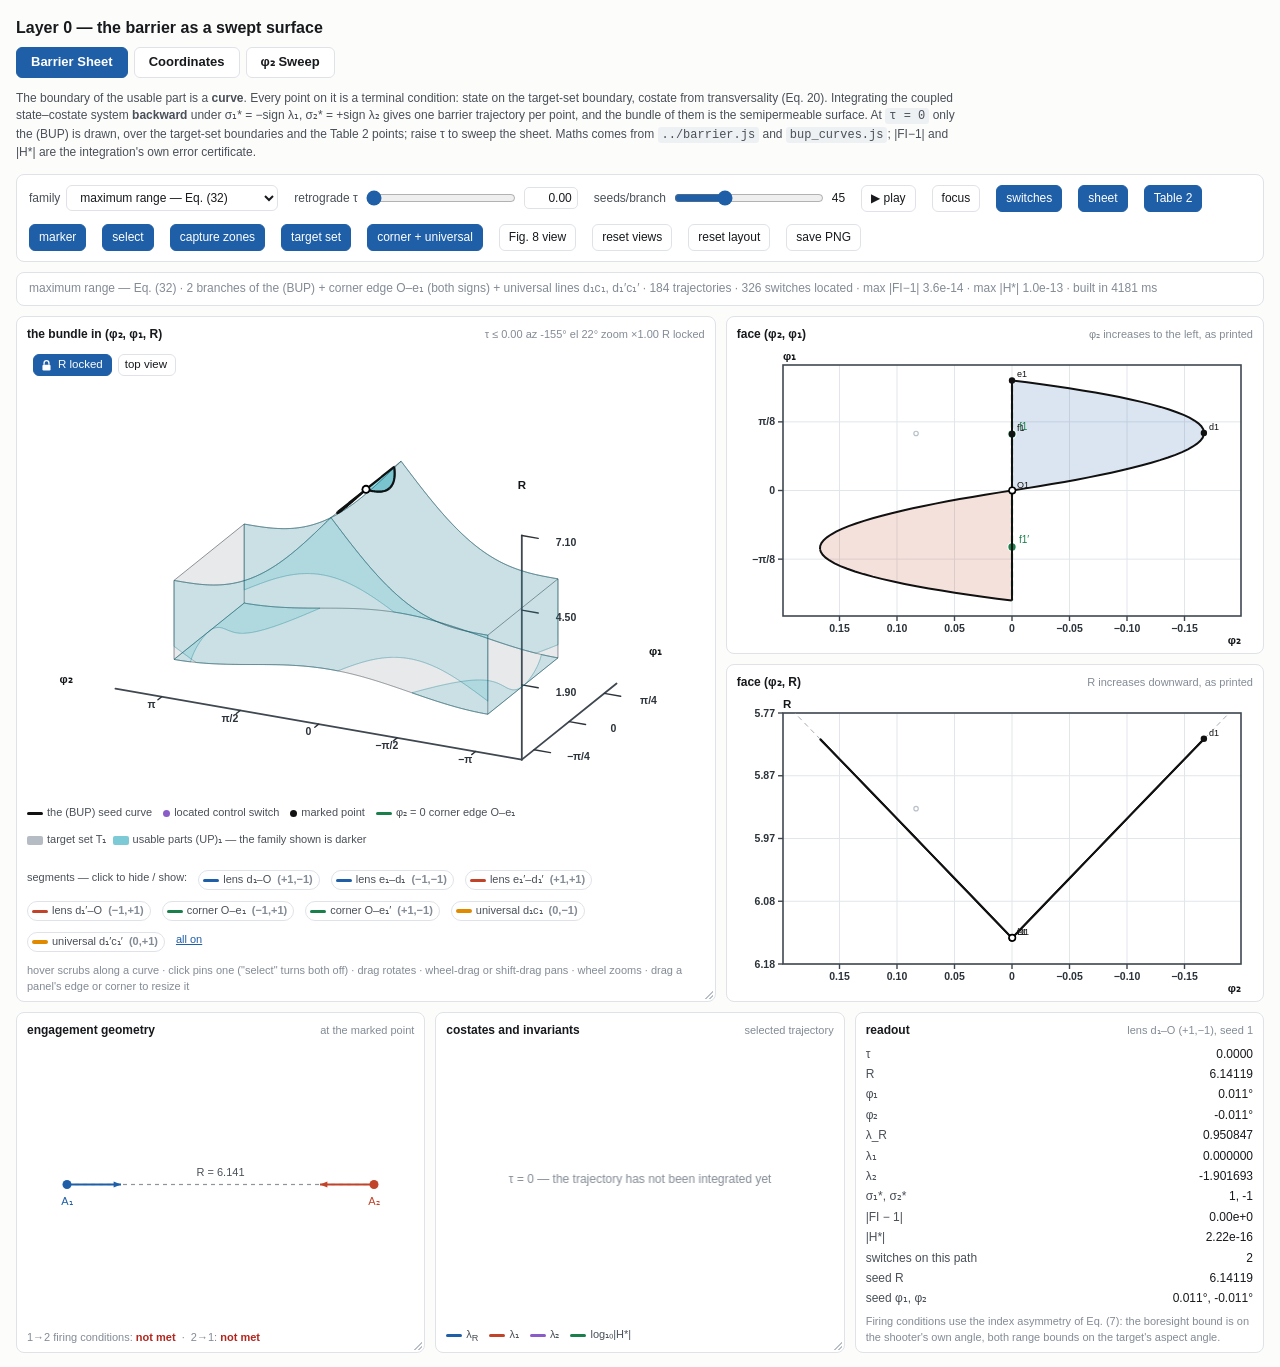
==== commit 64fbfa9f: "Uploaded Layer 1 M3 files, Created Layer 1 M1 Visualization" ====
--- a/layer0/viz/barrier_explorer.html
+++ b/layer0/viz/barrier_explorer.html
@@ -933,19 +933,25 @@
 Frame.prototype.unclip = function () { this.g.restore(); };
 /* Grid lines stay recessive; the frame, the ticks and the names are the axis
    and are drawn to be read at a glance. */
-Frame.prototype.axes = function (xl, yl) {
-  var g = this.g, i, v;
+/* xAng / yAng mark an angle axis: its data are degrees (as everywhere in this
+   file) but it is ticked and labelled in radians, like Layer 1. */
+Frame.prototype.ticks = function (a0, a1, ang, px) {
+  var out = [], i;
+  if (ang) {
+    return angleTicks(Math.min(a0, a1) * D, Math.max(a0, a1) * D, Math.max(2, Math.min(7, Math.floor(px / 60) + 1)))
+      .map(function (t) { return { v: t.v / D, lab: t.lab }; });
+  }
+  for (i = 0; i <= 4; i++) { var v = a0 + (a1 - a0) * i / 4; out.push({ v: v, lab: fmt(v) }); }
+  return out;
+};
+Frame.prototype.axes = function (xl, yl, xAng, yAng) {
+  var g = this.g, self = this;
   var L = this.p.l, R = this.w - this.p.r, T = this.p.t, Bm = this.h - this.p.b;
+  var xt = this.ticks(this.x0, this.x1, xAng, R - L), yt = this.ticks(this.y0, this.y1, yAng, Bm - T);
 
   g.strokeStyle = AX_GRID; g.lineWidth = 1;
-  for (i = 0; i <= 4; i++) {
-    v = this.x0 + (this.x1 - this.x0) * i / 4;
-    g.beginPath(); g.moveTo(this.X(v), T); g.lineTo(this.X(v), Bm); g.stroke();
-  }
-  for (i = 0; i <= 4; i++) {
-    v = this.y0 + (this.y1 - this.y0) * i / 4;
-    g.beginPath(); g.moveTo(L, this.Y(v)); g.lineTo(R, this.Y(v)); g.stroke();
-  }
+  xt.forEach(function (t) { g.beginPath(); g.moveTo(self.X(t.v), T); g.lineTo(self.X(t.v), Bm); g.stroke(); });
+  yt.forEach(function (t) { g.beginPath(); g.moveTo(L, self.Y(t.v)); g.lineTo(R, self.Y(t.v)); g.stroke(); });
 
   g.strokeStyle = AX_LINE; g.lineWidth = 1.6;
   g.strokeRect(L, T, R - L, Bm - T);
@@ -953,18 +959,16 @@
   g.lineWidth = 1.4;
   g.font = AX_TICK_FONT;
   g.fillStyle = AX_TICK;
-  for (i = 0; i <= 4; i++) {
-    v = this.x0 + (this.x1 - this.x0) * i / 4;
-    g.beginPath(); g.moveTo(this.X(v), Bm); g.lineTo(this.X(v), Bm + 5); g.stroke();
+  xt.forEach(function (t) {
+    g.beginPath(); g.moveTo(self.X(t.v), Bm); g.lineTo(self.X(t.v), Bm + 5); g.stroke();
     g.textAlign = 'center';
-    g.fillText(fmt(v), this.X(v), Bm + 16);
-  }
-  for (i = 0; i <= 4; i++) {
-    v = this.y0 + (this.y1 - this.y0) * i / 4;
-    g.beginPath(); g.moveTo(L, this.Y(v)); g.lineTo(L - 5, this.Y(v)); g.stroke();
+    g.fillText(t.lab, self.X(t.v), Bm + 16);
+  });
+  yt.forEach(function (t) {
+    g.beginPath(); g.moveTo(L, self.Y(t.v)); g.lineTo(L - 5, self.Y(t.v)); g.stroke();
     g.textAlign = 'right';
-    g.fillText(fmt(v), L - 8, this.Y(v) + 3.5);
-  }
+    g.fillText(t.lab, L - 8, self.Y(t.v) + 3.5);
+  });
 
   g.font = AX_NAME_FONT; g.fillStyle = AX_NAME;
   g.textAlign = 'right';
@@ -989,6 +993,38 @@
   if (ring) { g.strokeStyle = color; g.lineWidth = 1.2; g.stroke(); }
   else { g.fillStyle = color; g.fill(); }
 };
+
+/* Ticks for an angle axis, in radians, labelled the way Layer 1's explorer labels
+   them: multiples of pi/2, pi/4 or pi/8 as -pi, pi/2, 3pi/4 ... while they fit,
+   and round decimal radians once the view is zoomed in past that.  lo < hi, in
+   radians; returns [{ v (radians), lab }]: the densest set with at most maxN
+   ticks, as Layer 1 thins its angle ticks to what the axis can carry. */
+function angleTicks(lo, hi, maxN) {
+  var PI = Math.PI, steps = [[PI, 1], [PI / 2, 2], [PI / 4, 4], [PI / 8, 8],
+      [0.2], [0.1], [0.05], [0.02], [0.01], [0.005], [0.002], [0.001]];
+  var best = null;
+  for (var k = 0; k < steps.length; k++) {
+    var st = steps[k][0], vals = [];
+    for (var i = Math.ceil(lo / st - 1e-9); i * st <= hi + 1e-9; i++) vals.push(i * st);
+    if (vals.length > maxN) break;
+    if (vals.length) best = { st: steps[k], vals: vals };
+  }
+  if (!best) return lo <= 0 && hi >= 0 ? [{ v: 0, lab: '0' }] : [];
+  return best.vals.map(function (x) {
+    return { v: x, lab: best.st[1] ? piLabel(x, best.st[1]) : decLabel(x, best.st[0]) };
+  });
+}
+function piLabel(x, den) {
+  var k = Math.round(x / (Math.PI / den));
+  if (k === 0) return '0';
+  var a = Math.abs(k), b = den;
+  for (var g = a; g > 1; g--) if (a % g === 0 && b % g === 0) { a /= g; b /= g; break; }
+  return (k < 0 ? '−' : '') + (a === 1 ? '' : a) + 'π' + (b === 1 ? '' : '/' + b);
+}
+function decLabel(x, st) {
+  var d = Math.max(0, Math.ceil(-Math.log10(st) - 1e-9)), t = x.toFixed(d);
+  return Number(t) === 0 ? '0' : t.replace('-', '−');
+}
 
 function fmt(v) {
   var a = Math.abs(v);
@@ -1172,11 +1208,11 @@
 var FACES = {
   cA: { x: function (t, i) { return t.a2[i] / D; },
         y: function (t, i) { return t.a1[i] / D; },
-        xl: 'φ₂ [deg]', yl: 'φ₁ [deg]', xk: 'phi2', yk: 'phi1',
+        xl: 'φ₂', yl: 'φ₁', xk: 'phi2', yk: 'phi1',
         flipX: true, flipY: false, ref: 'p1' },
   cB: { x: function (t, i) { return t.a2[i] / D; },
         y: function (t, i) { return t.R[i]; },
-        xl: 'φ₂ [deg]', yl: 'R', xk: 'phi2', yk: 'R',
+        xl: 'φ₂', yl: 'R', xk: 'phi2', yk: 'R',
         flipX: true, flipY: true, ref: 'R' }
 };
 
@@ -1219,7 +1255,7 @@
 function drawFace(id) {
   var cv = document.getElementById(id), f = FACES[id];
   var F = faceFrame(id, cv, fit(cv));
-  F.axes(f.xl, f.yl);
+  F.axes(f.xl, f.yl, /^phi/.test(f.xk), /^phi/.test(f.yk));
   F.clip();
   drawReference(F, f.ref);
   if (id === 'cA') drawZones(F);
@@ -1483,13 +1519,13 @@
 }
 
 /* Three labelled axes rather than a bare tripod.  Each carries tick marks and
-   the data value at each tick (degrees, or R), which the view had no way of
+   the data value at each tick (radians, or R), which the view had no way of
    showing before -- so a shape in it could be seen but not read. */
 function drawAxes3d(g, P) {
   var A = -0.62, Z = 0.62, NT = 4;
   var axes = [
-    { d: 0, off: [0, -1, 0], name: 'φ₂ [deg]' },
-    { d: 1, off: [-1, 0, 0], name: 'φ₁ [deg]' },
+    { d: 0, off: [0, -1, 0], name: 'φ₂' },
+    { d: 1, off: [-1, 0, 0], name: 'φ₁' },
     { d: 2, off: [-1, 0, 0], name: 'R' }
   ];
 
@@ -1518,12 +1554,22 @@
     if (nt >= 1) {
       g.font = AX_TICK_FONT; g.fillStyle = AX_TICK; g.strokeStyle = AX_TICK;
       g.lineWidth = 1.4; g.textAlign = 'center'; g.textBaseline = 'middle';
-      for (var i = 1; i <= nt; i++) {    // i = 0 is the corner the three axes
-        var u = A + (Z - A) * i / nt;    // share: their labels would stack
-        var a = at(u, 0), b = at(u, 0.05), lab = at(u, 0.135);
+      var c0 = P.box.c[ax.d], s0 = P.box.s[ax.d], ticks = [];
+      if (ax.d < 2) {                    // angles: data in degrees, ticks in radians
+        angleTicks((c0 + A * s0) * D, (c0 + Z * s0) * D, nt + 1).forEach(function (t) {
+          ticks.push({ u: (t.v / D - c0) / s0, lab: t.lab });
+        });
+      } else {
+        for (var i = 1; i <= nt; i++) {
+          var uu = A + (Z - A) * i / nt; ticks.push({ u: uu, lab: fmt(c0 + uu * s0) });
+        }
+      }
+      ticks.forEach(function (t) {       // not at the corner the three axes share:
+        if (t.u < A + 0.06 * (Z - A)) return;   // their labels would stack there
+        var a = at(t.u, 0), b = at(t.u, 0.05), lab = at(t.u, 0.135);
         g.beginPath(); g.moveTo(a[0], a[1]); g.lineTo(b[0], b[1]); g.stroke();
-        g.fillText(fmt(P.box.c[ax.d] + u * P.box.s[ax.d]), lab[0], lab[1]);
-      }
+        g.fillText(t.lab, lab[0], lab[1]);
+      });
     }
 
     // The name goes past the far end ALONG the axis; tick labels are offset
@@ -2723,10 +2769,16 @@
   [[-PI / 4, '−π/4'], [PI / 4, 'π/4']].forEach(function (t) { text3(v, [0.32, t[0], 0], t[1], C.ink2); });
   [2, 4, 6].forEach(function (r) { text3(v, [0, 0, r], String(r), C.ink2, F_TICK, -6 - 8 * TS, 0); });
 }
+/* Axis names past the ends of the axes, kept inside the panel: at larger text sizes
+   a name near the edge would otherwise run off it. */
 function drawAxisNames3D(v, C) {
-  text3(v, [PI + 0.8, 0, 0], 'φ₂', C.ink, F_AXIS);
-  text3(v, [0, 1.6, 0], 'φ₁', C.ink, F_AXIS);
-  text3(v, [0, 0, 7.45], 'R', C.ink, F_AXIS);
+  var ctx = v.ctx, halo = palette().panel;
+  [[[PI + 0.8, 0, 0], 'φ₂'], [[0, 1.6, 0], 'φ₁'], [[0, 0, 7.45], 'R']].forEach(function (n) {
+    var q = v.P(n[0][0], n[0][1], n[0][2]);
+    ctx.font = F_AXIS;
+    var hw = ctx.measureText(n[1]).width / 2 + 6, hh = SIZES.axis * TS * 0.7;
+    haloText(ctx, n[1], clamp(q[0], hw, v.w - hw), clamp(q[1], hh, v.h - hh), C.ink, F_AXIS, 'center', 'middle', halo);
+  });
 }
 function drawBoxEdges(v, C) {
   var n = 192;
@@ -3089,7 +3141,8 @@
   ctx.closePath(); ctx.fillStyle = rgba(C.max, 0.12); ctx.fill();
   stroke(up, C.max, 2.4); stroke(dn, C.min, 2.4);
   ctx.setLineDash([4, 4]); stroke([[F.x(180), F.y(0)], [F.x(180), F.y(7)]], C.seam, 1.3); ctx.setLineDash([]);
-  for (d = -180; d <= 180; d += 90) haloText(ctx, d + '°', F.x(d), F.y(0) + 7, C.ink2, F_TICK, 'center', 'top');
+  var PI_LAB = { '-180': '−π', '-90': '−π/2', '0': '0', '90': 'π/2', '180': 'π' };      // radians, as in Layer 1
+  for (d = -180; d <= 180; d += 90) haloText(ctx, PI_LAB[d], F.x(d), F.y(0) + 7, C.ink2, F_TICK, 'center', 'top');
   for (r = 0; r <= 7; r++) haloText(ctx, String(r), F.L - 8, F.y(r), C.ink2, F_TICK, 'right', 'middle');
   haloText(ctx, 'φ₂', F.x(0), h - 8, C.ink, F_AXIS, 'center', 'bottom');
   ctx.save(); ctx.translate(6 + 10 * TS, F.y(3.5)); ctx.rotate(-PI / 2);
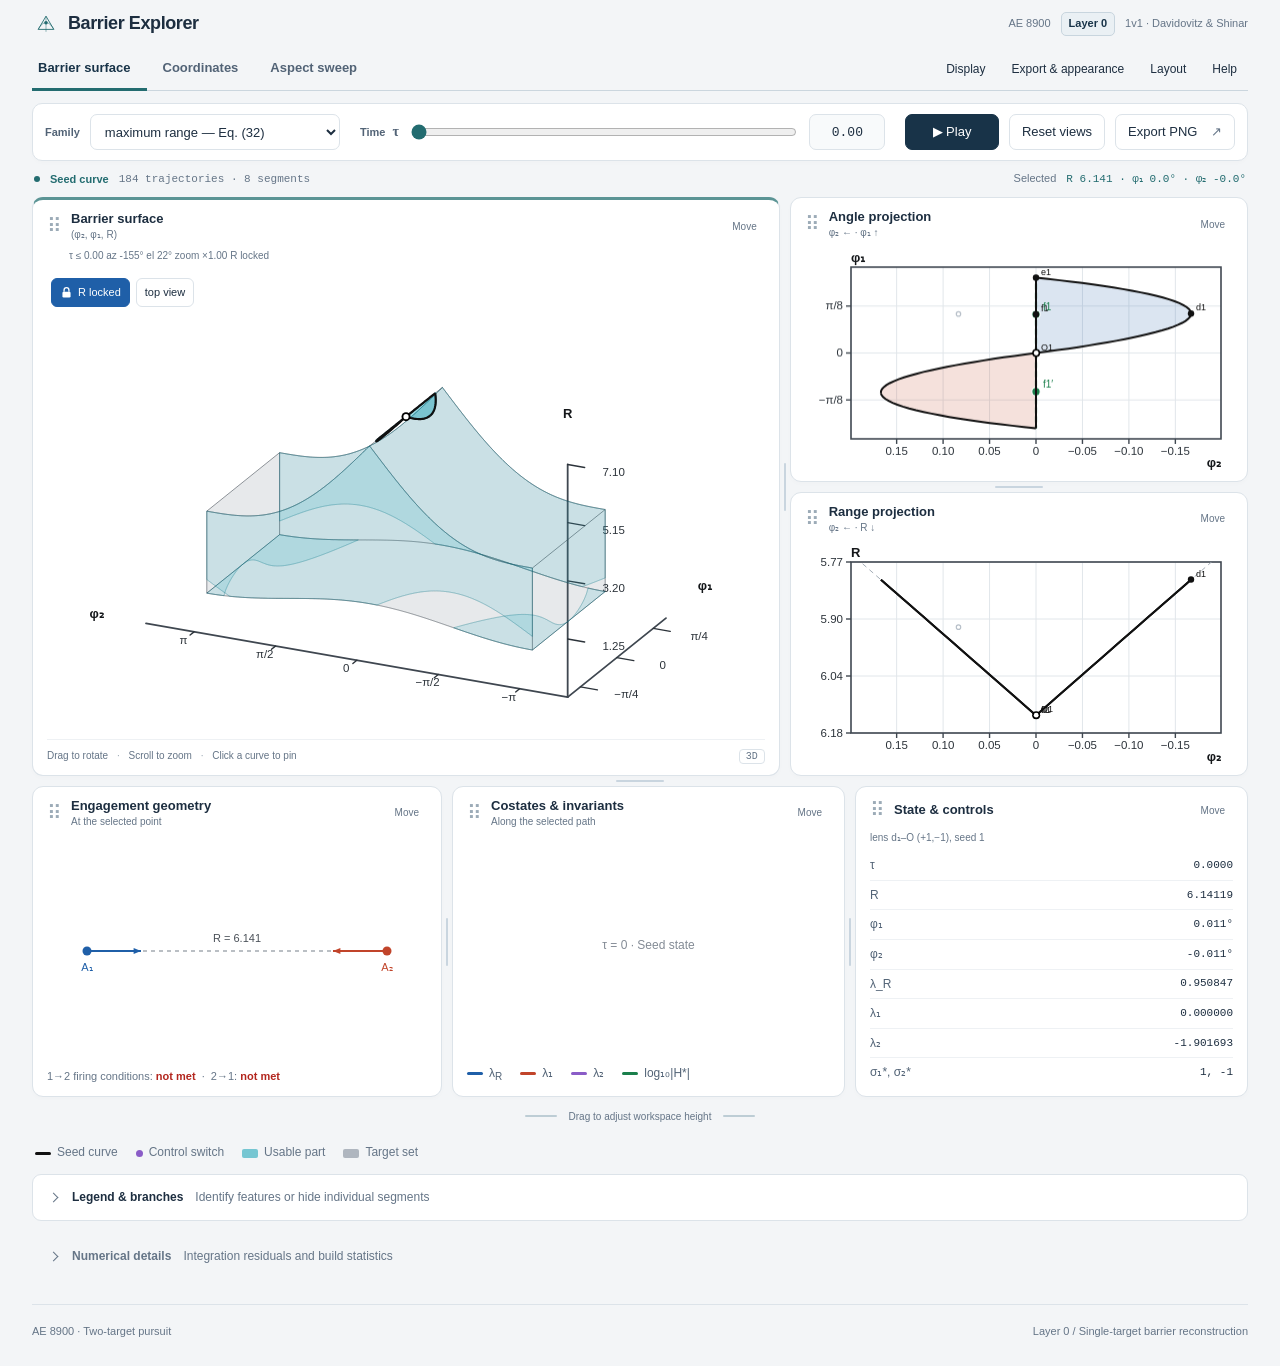
==== commit 581ed52e: "Optimized Layer 0 Visualization with ChatGPT" ====
--- a/layer0/viz/barrier_explorer.html
+++ b/layer0/viz/barrier_explorer.html
@@ -25,11 +25,15 @@
                      AutoCAD / Fusion 360; in 3-D it translates the whole scene
     click            select a trajectory, in any of the three views
     double-click     reset that view
+    title-bar drag   dock at another panel edge; center drop swaps panels
+    divider drag     resize neighboring panels (Esc cancels)
 -->
 <html lang="en">
 <head>
 <meta charset="utf-8">
-<title>Layer 0 — barrier sheet explorer</title>
+<meta name="viewport" content="width=device-width, initial-scale=1">
+<meta name="color-scheme" content="light">
+<title>Barrier Explorer · Layer 0</title>
 <style>
   :root {
     --c0: #1f5fa8;  --c1: #c1442a;  --c2: #8a5cc7;  --sw: #8a5cc7;
@@ -67,12 +71,7 @@
   button.on { background: var(--c0); border-color: var(--c0); color: #fff; }
   .status { color: var(--ink3); font-size: 12px; font-variant-numeric: tabular-nums; }
 
-  /* Panel layout.  Every panel is resizable: drag the gutter between two panels,
-     a panel's bottom edge, or the grip in its bottom-right corner.  The track
-     sizes are set from JS (applyLayout); these are only the pre-script defaults. */
-  .grid { display: grid; grid-template-columns: 1.3fr 10px 1fr; grid-template-rows: 640px; }
-  .row2 { display: grid; grid-template-columns: 1fr 10px 1fr 10px 1fr;
-          grid-template-rows: 330px; margin-top: 10px; }
+  /* Shared plot cards; the first page's layout is managed by dock_workspace.js. */
   .card {
     background: var(--panel); border: 1px solid var(--line); border-radius: 8px;
     padding: 9px 10px 6px;
@@ -85,48 +84,12 @@
   .cv > canvas { position: absolute; left: 0; top: 0; width: 100%; height: 100%; }
   .readbody { flex: 1 1 auto; min-height: 0; overflow: auto; }
 
-  .gutter { position: relative; }
-  .gutter.gv { cursor: col-resize; }
-  .gutter.gh { cursor: row-resize; }
-  .gutter::after {
-    content: ''; position: absolute; border-radius: 2px; background: transparent;
-    transition: background 0.12s;
-  }
-  .gutter.gv::after { left: 4px; width: 2px; top: 8px; bottom: 8px; }
-  .gutter.gh::after { top: 4px; height: 2px; left: 8px; right: 8px; }
-  .gutter:hover::after, .gutter.drag::after { background: #9aa3ad; }
-  .rz-b {
-    position: absolute; left: 12px; right: 16px; bottom: -6px; height: 11px;
-    cursor: row-resize; z-index: 3;
-  }
-  .rz-b::after {
-    content: ''; position: absolute; left: 0; right: 0; top: 4px; height: 2px;
-    border-radius: 2px; background: transparent; transition: background 0.12s;
-  }
-  .rz-b:hover::after, .rz-b.drag::after { background: #9aa3ad; }
-  .rz-c {
-    position: absolute; right: -6px; bottom: -6px; width: 18px; height: 18px;
-    cursor: nwse-resize; z-index: 4;
-  }
-  .rz-c::before {        /* the grip: two short diagonals inside the corner */
-    content: ''; position: absolute; right: 8px; bottom: 8px; width: 8px; height: 8px;
-    background:
-      linear-gradient(135deg, transparent 45%, #b8c0c9 45%, #b8c0c9 58%, transparent 58%),
-      linear-gradient(135deg, transparent 72%, #b8c0c9 72%, #b8c0c9 85%, transparent 85%);
-  }
-  .rz-c:hover::before, .rz-c.drag::before {
-    background:
-      linear-gradient(135deg, transparent 45%, #4a5058 45%, #4a5058 58%, transparent 58%),
-      linear-gradient(135deg, transparent 72%, #4a5058 72%, #4a5058 85%, transparent 85%);
-  }
-  body.resizing, body.resizing * { cursor: var(--rzcur) !important; user-select: none; }
   .card h2 {
     font-size: 12px; font-weight: 600; margin: 0 0 5px;
     display: flex; justify-content: space-between; align-items: baseline; gap: 8px;
   }
   .card h2 span { font-weight: 400; color: var(--ink3); font-size: 11px;
                   font-variant-numeric: tabular-nums; }
-  .stack { display: grid; grid-template-rows: 1fr 10px 1fr; min-height: 0; min-width: 0; }
   canvas { display: block; width: 100%; }
   #c3d { cursor: grab; }
   #c3d:active { cursor: grabbing; }
@@ -200,116 +163,89 @@
   .lx-missing { padding: 16px; border: 1px solid #e6c9c4; border-left: 4px solid var(--no);
                 border-radius: 8px; background: #fff; }
 </style>
+<link rel="stylesheet" href="./explorer.css">
+<link rel="stylesheet" href="./dock_workspace.css">
 </head>
 <body>
 
-<h1>Layer 0 — the barrier as a swept surface</h1>
-<nav class="lx-tabs">
-  <button data-lx-tab="barrier" class="on">Barrier Sheet</button>
-  <button data-lx-tab="coords" title="world frame (x, y) → (R, φ₁, φ₂), and the firing envelope → T₁">Coordinates</button>
-  <button data-lx-tab="sweep" title="turn player 2 and watch the max range and the T₁ slice change">φ₂ Sweep</button>
+<header class="app-header">
+  <div class="brand">
+    <svg class="brand-mark" viewBox="0 0 40 40" fill="none" aria-hidden="true">
+      <path d="M7 29 20 7l13 22H7Z" stroke="currentColor" stroke-width="1.5"/>
+      <path d="M7 29c8-15 18-15 26 0M20 7v26" stroke="currentColor" stroke-width="1.5" opacity=".55"/>
+      <circle cx="20" cy="18" r="3" fill="currentColor"/>
+    </svg>
+    <div><h1>Barrier Explorer</h1></div>
+  </div>
+  <div class="project-meta"><span>AE 8900</span><span class="layer-badge">Layer 0</span><span>1v1 · Davidovitz &amp; Shinar</span></div>
+</header>
+<main>
+<div class="workspace-nav">
+<nav class="lx-tabs" role="tablist" aria-label="Explorer views">
+  <button id="tabBarrier" data-lx-tab="barrier" class="on" role="tab" aria-selected="true" aria-controls="pageBarrier">Barrier surface</button>
+  <button id="tabCoords" data-lx-tab="coords" role="tab" aria-selected="false" aria-controls="pageCoords" tabindex="-1">Coordinates</button>
+  <button id="tabSweep" data-lx-tab="sweep" role="tab" aria-selected="false" aria-controls="pageSweep" tabindex="-1">Aspect sweep</button>
 </nav>
-
-<div id="pageBarrier">
-<div class="sub">
-  The boundary of the usable part is a <b>curve</b>. Every point on it is a terminal
-  condition: state on the target-set boundary, costate from transversality (Eq. 20).
-  Integrating the coupled state–costate system <b>backward</b> under σ₁* = −sign λ₁,
-  σ₂* = +sign λ₂ gives one barrier trajectory per point, and the bundle of them is the
-  semipermeable surface. At <code>τ = 0</code> only the (BUP) is drawn, over the
-  target-set boundaries and the Table 2 points; raise τ to sweep the sheet.
-  Maths comes from <code>../barrier.js</code> and <code>bup_curves.js</code>;
-  |FI−1| and |H*| are the integration's own error certificate.
+<div class="workspace-tools" id="workspaceTools" role="group" aria-label="Barrier workspace tools">
+  <button data-workspace-tool="display" aria-expanded="false" aria-controls="drawerDisplay">Display</button>
+  <button data-workspace-tool="export" aria-expanded="false" aria-controls="barrierCapture">Export &amp; appearance</button>
+  <button data-workspace-tool="layout" aria-expanded="false" aria-controls="drawerLayout">Layout</button>
+  <button data-workspace-tool="help" aria-expanded="false" aria-controls="drawerHelp">Help</button>
 </div>
-
-<div class="bar">
-  <div class="ctl">
-    <label for="fam">family</label>
+</div>
+
+<section id="pageBarrier" role="tabpanel" aria-labelledby="tabBarrier">
+<div class="bar main-controls">
+  <div class="ctl family-control">
+    <label for="fam">Family</label>
     <select id="fam"></select>
   </div>
-  <div class="ctl">
-    <label for="tau">retrograde τ</label>
+  <div class="ctl time-control">
+    <label for="tau" title="Normalized time integrated backward from the seed">Time <span>τ</span></label>
+    <div class="time-inputs">
     <input type="range" id="tau" min="0" max="600" step="1" value="0">
-    <input type="text" class="num" id="tauNum" value="0.00">
+    <input type="number" class="num" id="tauNum" value="0.00" min="0" max="6" step="0.01" aria-label="Backward time, numeric value">
+    </div>
   </div>
-  <div class="ctl">
-    <label for="ns">seeds/branch</label>
-    <input type="range" id="ns" min="9" max="121" step="2" value="45">
-    <output id="nsOut">45</output>
-  </div>
-  <button id="play">▶ play</button>
-  <button id="focus">focus</button>
-  <button id="showSw" class="on">switches</button>
-  <button id="showSheet" class="on">sheet</button>
-  <button id="showT2" class="on">Table 2</button>
-  <button id="showMark" class="on">marker</button>
-  <button id="pick" class="on" title="hovering selects the nearest trajectory and follows it; clicking pins one. Turn off when it gets in the way — rotate, pan and zoom still work, and the lower panels keep the last selection">select</button>
-  <button id="showZones" class="on">capture zones</button>
-  <button id="showTarget" class="on" title="the target set of Eqs. (6)-(9), semi-transparent, with its usable parts shaded (3-D view)">target set</button>
-  <button id="showExtra" class="on" title="max range: seeds on the φ₂ = 0 corner edge O–e₁ and the universal line from d₁ · off-boresight: seeds on the wall's max-range corner B₁A₁ and min-range corner N₁Z₁m₁">corner + universal</button>
-  <button id="fig8">Fig. 8 view</button>
-  <button id="reset">reset views</button>
-  <button id="resetLayout" title="put every panel back to its default size">reset layout</button>
-  <button id="png">save PNG</button>
+  <button id="play" class="primary-action">▶ Play</button>
+  <button id="reset" title="Reset the orientation, pan and zoom of all barrier views">Reset views</button>
+  <button id="png" class="export-action">Export PNG <span aria-hidden="true">↗</span></button>
 </div>
-<div class="bar" style="padding:7px 12px"><span class="status" id="status"></span></div>
-
-<div class="grid" id="gTop">
-  <div class="card" id="k3d">
-    <h2>the bundle in (φ₂, φ₁, R) <span id="h3d"></span></h2>
+<div class="workspace-meta" aria-label="Workspace status">
+  <p><span class="stage-dot" aria-hidden="true"></span><strong id="stageLabel" aria-describedby="stageHint">Seed curve</strong><span id="bundleCount" class="mono"></span></p>
+  <span id="stageHint" class="sr-only">Press Play or move the time slider to grow the surface.</span>
+  <div class="workspace-selection"><span>Selected</span><span id="selectionSummary" class="selection-summary mono"></span></div>
+</div>
+<div class="dock-viewport" id="dockViewport">
+  <div id="dockWorkspace" class="dock-workspace" aria-label="Dockable analysis panels">
+<div class="card" id="k3d">
+    <h2>Barrier surface <span>(φ₂, φ₁, R)</span></h2>
+    <div id="h3d" class="view-meta"></div>
     <div class="cv c3dwrap">
-      <canvas id="c3d"></canvas>
+      <canvas id="c3d" role="img" aria-label="Three-dimensional barrier trajectories in phi 2, phi 1, and range. Selected values are available in the State and controls panel."></canvas>
       <div class="viewbtns">
         <button id="lockR" class="lockbtn on" type="button"></button>
         <button id="topView" class="lockbtn" type="button"
                 title="look straight down on the (φ₂, φ₁) plane, turned to match the face (φ₂, φ₁) panel — switches to free 3-D">top view</button>
       </div>
     </div>
-    <div class="key">
-      <span><i style="background:#111"></i>the (BUP) seed curve</span>
-      <span><i class="dot" style="background:var(--sw)"></i>located control switch</span>
-      <span id="markKey"><i class="dot" style="background:#111"></i>marked point</span>
-      <span id="extraKey" style="display:contents"></span>
-      <span id="tsKey"><i style="background:rgba(93,107,121,0.45);height:9px"></i>target set T₁
-        &nbsp;<i style="background:rgba(15,159,181,0.55);height:9px"></i>usable parts (UP)₁ — the family shown is darker</span>
-      <span style="flex-basis:100%;height:0"></span>
-      <span style="color:var(--ink2)">segments — click to hide / show:</span>
-      <span id="branchKey" style="display:contents"></span>
-      <span class="seglink" id="segAll">all on</span>
-      <span style="color:var(--ink3)">hover scrubs along a curve · click pins one ("select" turns both off) ·
-        drag rotates · wheel-drag or shift-drag pans · wheel zooms ·
-        drag a panel's edge or corner to resize it</span>
+    <div class="canvas-guide"><span>Drag to rotate <span aria-hidden="true">·</span> Scroll to zoom <span aria-hidden="true">·</span> Click a curve to pin</span><span class="view-tag">3D</span></div>
+  </div>
+<div class="card" id="kA">
+      <h2>Angle projection <span>φ₂ ← · φ₁ ↑</span></h2>
+      <div class="cv"><canvas id="cA" role="img" aria-label="Angle projection of the barrier trajectories"></canvas></div>
     </div>
-    <div class="rz-b" data-rz="topH"></div>
-    <div class="rz-c" data-rz="topH" data-gut="top:0"></div>
-  </div>
-  <div class="gutter gv" data-gut="top:0"></div>
-
-  <div class="stack" id="gStack">
-    <div class="card" id="kA">
-      <h2>face (φ₂, φ₁) <span>φ₂ increases to the left, as printed</span></h2>
-      <div class="cv"><canvas id="cA"></canvas></div>
+<div class="card" id="kB">
+      <h2>Range projection <span>φ₂ ← · R ↓</span></h2>
+      <div class="cv"><canvas id="cB" role="img" aria-label="Range projection of the barrier trajectories"></canvas></div>
     </div>
-    <div class="gutter gh" data-gut="stack:0"></div>
-    <div class="card" id="kB">
-      <h2>face (φ₂, R) <span>R increases downward, as printed</span></h2>
-      <div class="cv"><canvas id="cB"></canvas></div>
-      <div class="rz-b" data-rz="topH"></div>
-    </div>
-  </div>
-</div>
-
-<div class="row2" id="gBot">
-  <div class="card" id="kG">
-    <h2>engagement geometry <span>at the marked point</span></h2>
+<div class="card" id="kG">
+    <h2>Engagement geometry <span>At the selected point</span></h2>
     <div class="cv"><canvas id="cG"></canvas></div>
     <div class="note" id="gnote"></div>
-    <div class="rz-b" data-rz="botH"></div>
-    <div class="rz-c" data-rz="botH" data-gut="bot:0"></div>
   </div>
-  <div class="gutter gv" data-gut="bot:0"></div>
-  <div class="card" id="kI">
-    <h2>costates and invariants <span>selected trajectory</span></h2>
+<div class="card" id="kI">
+    <h2>Costates &amp; invariants <span>Along the selected path</span></h2>
     <div class="cv"><canvas id="cI"></canvas></div>
     <div class="key">
       <span><i style="background:var(--c0)"></i>λ<sub>R</sub></span>
@@ -317,12 +253,9 @@
       <span><i style="background:var(--c2)"></i>λ₂</span>
       <span><i style="background:var(--ok)"></i>log₁₀|H*|</span>
     </div>
-    <div class="rz-b" data-rz="botH"></div>
-    <div class="rz-c" data-rz="botH" data-gut="bot:1"></div>
   </div>
-  <div class="gutter gv" data-gut="bot:1"></div>
-  <div class="card" id="kR">
-    <h2>readout <span id="rsub"></span></h2>
+<div class="card" id="kR">
+    <h2>State &amp; controls</h2><div id="rsub" class="view-meta"></div>
     <div class="readbody" id="readbody">
       <table class="read" id="read"></table>
       <div class="note">
@@ -330,27 +263,56 @@
         shooter's own angle, both range bounds on the target's aspect angle.
       </div>
     </div>
-    <div class="rz-b" data-rz="botH"></div>
+  </div>
   </div>
 </div>
-</div><!-- /pageBarrier -->
+<div id="dockHeightHandle" class="dock-height-handle" role="separator" aria-orientation="horizontal" aria-label="Resize workspace height" tabindex="0"><span>Drag to adjust workspace height</span></div>
+<p id="dockAnnouncement" class="sr-only" aria-live="polite" aria-atomic="true"></p>
+<dialog id="dockMoveDialog" class="dock-dialog" aria-labelledby="dockMoveTitle">
+  <h2 id="dockMoveTitle">Move panel</h2><p>Choose a neighboring panel and where this panel should fit.</p>
+  <label for="dockMoveTarget">Next to</label><select id="dockMoveTarget"></select>
+  <label for="dockMovePosition">Position</label><select id="dockMovePosition"><option value="right">Right</option><option value="left">Left</option><option value="top">Above</option><option value="bottom">Below</option><option value="center">Swap places</option></select>
+  <div class="dock-dialog-actions"><button id="dockMoveCancel">Cancel</button><button id="dockMoveApply" class="primary-action">Move panel</button></div>
+</dialog>
+<div class="plot-key key" aria-label="Essential plot legend"><span><i style="background:#111"></i>Seed curve</span><span><i class="dot" style="background:var(--sw)"></i>Control switch</span><span><i style="background:rgba(15,159,181,0.55);height:9px"></i>Usable part</span><span><i style="background:rgba(93,107,121,0.45);height:9px"></i>Target set</span></div>
+<details class="disclosure legend-details">
+  <summary>Legend &amp; branches <span class="summary-hint">Identify features or hide individual segments</span></summary>
+  <div class="disclosure-body">
+    <div class="key">
+      <span><i style="background:#111"></i>BUP seed curve</span>
+      <span><i class="dot" style="background:var(--sw)"></i>Control switch</span>
+      <span id="markKey"><i class="dot" style="background:#111"></i>Selected point</span>
+      <span id="extraKey" style="display:contents"></span>
+      <span id="tsKey"><i style="background:rgba(93,107,121,0.45);height:9px"></i>Target set T₁
+        &nbsp;<i style="background:rgba(15,159,181,0.55);height:9px"></i>Usable parts · active family shaded darker</span>
+    </div>
+    <div class="branch-heading">Visible branches <button class="seglink" id="segAll">Show all</button></div>
+    <div id="branchKey" class="key"></div>
+    <p class="note">Control pairs are shown in parentheses. The projection axes follow the orientation of the published figures.</p>
+  </div>
+</details>
+
+
+<details class="disclosure numerical-details"><summary>Numerical details <span class="summary-hint">Integration residuals and build statistics</span></summary><div class="disclosure-body"><p class="status" id="status"></p><p class="note">FI is the first integral; H* is the optimized Hamiltonian. Residuals describe these integrated trajectories, not validation of a complete outcome partition.</p></div></details>
+</section><!-- /pageBarrier -->
 
 <!-- ======================================================= coordinates tab -->
-<div id="pageCoords" class="lx" hidden>
-  <div class="sub">
+<section id="pageCoords" class="lx" role="tabpanel" aria-labelledby="tabCoords" hidden>
+  <div class="page-intro"><div><div class="eyebrow">From aircraft to state space</div><h2>One engagement. Three perspectives.</h2><p>Drag either aircraft or its heading handle and follow the same state across all three views.</p></div>
+  <details class="help-disclosure"><summary>About the coordinates</summary><div class="help-body">
     How a world-frame picture of two aircraft becomes the state (R, φ₁, φ₂) of D&amp;S Fig. 1, and
     how the firing envelope of Fig. 2 becomes the target set T₁ of Fig. 3. The target-frame panel
     is drawn from (R, φ₁, φ₂) alone: the world position and ψ are gone. In the world and target-frame
-    panels the wheel zooms and dragging empty space pans; double-click or <b>reset</b> restores the view. Maths:
-    <code>los_coords.js</code>; the target set is <code>../barrier.js</code>'s own Rlo, Rhi and β.
-  </div>
-  <div class="bar">
-    <div class="ctl"><label>presets</label>
-      <button data-lx-preset="headon">head-on</button>
-      <button data-lx-preset="beam">beam</button>
-      <button data-lx-preset="tail">tail chase</button>
-      <button data-lx-preset="tailfar">tail, too far</button>
-      <button data-lx-preset="nose">nose off (|φ₁| &gt; β)</button>
+    panels the wheel zooms and dragging empty space pans; double-click or <b>reset</b> restores the view.
+    <p>The boresight constraint depends on the shooter's angle φ₁. The minimum and maximum ranges depend on the target's aspect φ₂.</p>
+  </div></details></div>
+  <div class="bar coordinate-presets">
+    <div class="ctl"><label>Starting geometry</label>
+      <button data-lx-preset="headon">Head-on</button>
+      <button data-lx-preset="beam">Beam</button>
+      <button data-lx-preset="tail">Tail chase</button>
+      <button data-lx-preset="tailfar">Beyond range</button>
+      <button data-lx-preset="nose">Outside boresight</button>
     </div>
     <div class="ctl"><label>show</label>
       <button id="lxRigid" title="rotate and translate the whole world: (R, φ₁, φ₂) do not move">rigid motion</button>
@@ -359,7 +321,7 @@
     <button id="lxEnv" class="on" title="draw the envelope around player 2 in the world frame; it turns with player 2">envelope in world</button>
     <button id="lxCarry" title="sample points inside the envelope, coloured by φ₂, and carry them into (R, φ₁, φ₂)">grid carry</button>
   </div>
-  <div class="bar">
+  <details class="disclosure flight-details"><summary>Fly this engagement <span class="summary-hint">Choose controls, animate, and scrub the trajectory</span></summary><div class="bar">
     <div class="ctl"><label for="lxS1">σ₁</label>
       <select id="lxS1"><option value="pursuit">pursuit (turn to LOS)</option><option value="0">straight</option>
         <option value="1">+1 (right turn)</option><option value="-1">−1 (left turn)</option></select>
@@ -374,8 +336,8 @@
       <output id="lxScrubOut">t = 0.00</output>
     </div>
     <button id="lxClear">clear trail</button>
-  </div>
-  <div class="bar lx-capbar" data-lx-capfor="coords"></div>
+  </div></details>
+  <details class="disclosure capture-details"><summary>Export &amp; appearance <span class="summary-hint">PNG, video, GIF, and plot sizes</span></summary><div class="bar lx-capbar" data-lx-capfor="coords"></div></details>
   <div class="lx-grid">
     <div class="card" data-lx-cap="world" data-title="World Frame (x, y)"
          data-hint="drag an aircraft or its nose handle · wheel zooms · drag pans">
@@ -415,29 +377,30 @@
   </div>
   <div class="lx-read" id="lxRead"></div>
   <div class="lx-msg" id="lxMsg"></div>
-</div>
+</section>
 
 <!-- ======================================================= phi2 sweep tab -->
-<div id="pageSweep" class="lx" hidden>
-  <div class="sub">
+<section id="pageSweep" class="lx" role="tabpanel" aria-labelledby="tabSweep" hidden>
+  <div class="page-intro"><div><div class="eyebrow">Target aspect &amp; firing range</div><h2>A turn changes the envelope.</h2><p>Rotate player 2 to see how target aspect changes the available shot for player 1.</p></div>
+  <details class="help-disclosure"><summary>About this sweep</summary><div class="help-body">
     Player 1 holds φ₁ = 0 at range R while player 2 turns. The envelope is fixed to player 2's
     body, so it turns with it, and the maximum range along the line of sight is R̄(φ₂): largest
     nose-on (φ₂ = 0, R̄ = 3 + π) and smallest tail-on (φ₂ = ±180°, R̄ = 3). Each φ₂ is one
     slice of the T₁ box.
-  </div>
+  </div></details></div>
   <div class="bar">
-    <div class="ctl"><label for="lxPhi2">φ₂</label>
+    <div class="ctl"><label for="lxPhi2">Target aspect φ₂</label>
       <input type="range" id="lxPhi2" min="-180" max="180" step="0.5" value="0">
       <output id="lxPhi2Out">0.0°</output>
       <button id="lxPlay">▶ play</button>
       <button data-lx-phi2="0">0°</button><button data-lx-phi2="90">90°</button><button data-lx-phi2="180">180°</button>
     </div>
-    <div class="ctl"><label for="lxR">player 1 range R</label>
+    <div class="ctl"><label for="lxR">Range R</label>
       <input type="range" id="lxR" min="0.2" max="7" step="0.05" value="4.5">
       <output id="lxROut">4.50</output>
     </div>
   </div>
-  <div class="bar lx-capbar" data-lx-capfor="sweep"></div>
+  <details class="disclosure capture-details"><summary>Export &amp; appearance <span class="summary-hint">PNG, video, GIF, and plot sizes</span></summary><div class="bar lx-capbar" data-lx-capfor="sweep"></div></details>
   <div class="lx-grid">
     <div class="card" data-lx-cap="world" data-title="World Frame (x, y)"
          data-hint="press and drag to turn player 2 · drag player 1 for R · wheel zooms · shift-drag pans">
@@ -472,14 +435,119 @@
     <span><i class="lx-p2"></i>Player 2</span>
   </div>
   <div class="lx-read" id="lxSweepRead"></div>
-</div>
+</section>
+</main>
+<footer class="app-footer"><span>AE 8900 · Two-target pursuit</span><span>Layer 0 / Single-target barrier reconstruction</span></footer>
+
+<aside id="workspaceDrawer" class="workspace-drawer" aria-labelledby="drawerTitle" hidden>
+  <div class="drawer-header"><div><span class="eyebrow">Barrier surface</span><h2 id="drawerTitle">Display &amp; sampling</h2></div><button id="drawerClose" aria-label="Close settings" title="Close settings (Esc)">×</button></div>
+  <div class="drawer-navigation" role="group" aria-label="Settings sections">
+    <button data-workspace-tool="display" aria-expanded="false" aria-controls="drawerDisplay">Display</button>
+    <button data-workspace-tool="export" aria-expanded="false" aria-controls="barrierCapture">Export</button>
+    <button data-workspace-tool="layout" aria-expanded="false" aria-controls="drawerLayout">Layout</button>
+    <button data-workspace-tool="help" aria-expanded="false" aria-controls="drawerHelp">Help</button>
+  </div>
+  <div class="drawer-content">
+    <section id="drawerDisplay" data-drawer-panel="display" aria-label="Display and sampling" hidden>
+<div class="options-grid">
+<div class="option-group"><h3>Visible layers</h3><div class="option-buttons">
+  <button id="showSheet" class="on">Barrier sheet</button>
+  <button id="showTarget" class="on" title="Show the target set and shade the usable parts in 3D">Target set</button>
+  <button id="showZones" class="on" title="Show the capture-zone shading in the angle projection">Capture zones</button>
+  <button id="showSw" class="on">Control switches</button>
+  <button id="showT2" class="on">Table 2 points</button>
+  <button id="showExtra" class="on" title="Include seeds on corner edges and the maximum-range universal lines">Corners &amp; universal lines</button>
+</div></div>
+<div class="option-group"><h3>Inspect a trajectory</h3><div class="option-buttons">
+  <button id="pick" class="on" title="Hover to inspect a trajectory and click to pin it">Hover selection</button>
+  <button id="showMark" class="on">Point marker</button>
+  <button id="focus" title="Show only the selected trajectory">Isolate selection</button>
+</div><p>Pin with a click. Press Esc to release.</p></div>
+<div class="option-group"><h3>Sampling &amp; views</h3>
+  <div class="ctl">
+    <label for="ns">Seeds per branch</label>
+    <input type="range" id="ns" min="9" max="121" step="2" value="45">
+    <output id="nsOut">45</output>
+  </div>
+  <div class="option-buttons"><button id="fig8">D&amp;S Fig. 8 view</button>
+  </div>
+</div></div>
+    </section>
+    <section id="barrierCapture" data-drawer-panel="export" aria-label="Export and appearance" hidden>
+<div class="barrier-export-body">
+    <fieldset class="export-panels"><legend>Include panels</legend>
+      <label><input type="checkbox" data-barrier-panel="c3d" checked> 3D surface</label>
+      <label><input type="checkbox" data-barrier-panel="cA" checked> Angle projection</label>
+      <label><input type="checkbox" data-barrier-panel="cB" checked> Range projection</label>
+      <label><input type="checkbox" data-barrier-panel="cG"> Engagement geometry</label>
+      <label><input type="checkbox" data-barrier-panel="cI"> Costates &amp; invariants</label>
+    </fieldset>
+    <div class="export-settings">
+      <div class="ctl"><label for="barrierExportWidth">Image width</label><select id="barrierExportWidth"><option value="1200">1200 px</option><option value="1600" selected>1600 px</option><option value="2400">2400 px</option></select></div>
+      <button id="barrierPng">Save PNG</button>
+      <div class="ctl"><label for="barrierMaxTau">GIF maximum τ</label><input type="number" id="barrierMaxTau" min="0.01" max="6" step="0.01" value="1.5" class="num"></div>
+      <div class="ctl"><label for="barrierGifSeconds">Growth duration (s)</label><input type="number" id="barrierGifSeconds" min="2" max="20" step="1" value="6" class="num"></div>
+      <div class="ctl"><label for="barrierGifFrames">Frames</label><select id="barrierGifFrames"><option value="60">60</option><option value="90" selected>90</option><option value="120">120</option><option value="180">180</option></select></div>
+      <button id="barrierGif" class="primary-action">Make growth GIF</button>
+    </div>
+    <p class="note">GIFs grow from τ = 0 to your maximum (up to 6), hold the final surface for one second, then repeat. They use the current family, visible layers, and camera, with fixed axes throughout.</p>
+    <div class="export-appearance">
+      <div class="ctl"><label for="barrierTextSize">Text size</label><input type="range" id="barrierTextSize" min="100" max="300" step="10" value="100"><output id="barrierTextOut" for="barrierTextSize">100%</output></div>
+      <div class="ctl"><label for="barrierLineSize">Lines &amp; markers</label><input type="range" id="barrierLineSize" min="100" max="250" step="10" value="100"><output id="barrierLineOut" for="barrierLineSize">100%</output></div>
+      <div class="ctl"><label for="barrierTransparency">3D surface transparency</label><input type="range" id="barrierTransparency" min="0" max="100" step="5" value="50" aria-describedby="barrierTransparencyHint"><output id="barrierTransparencyOut" for="barrierTransparency">50%</output></div>
+      <span class="note" id="barrierTransparencyHint">Higher values fade the surface shading so trajectories are easier to see. At 100%, only lines and markers remain. Applies to 3D plots and exports.</span>
+      <button id="barrierStyleReset">Reset appearance</button>
+      <span class="note">Applies to the live plots and their exports.</span>
+    </div>
+    <p id="barrierExportStatus" class="export-status" role="status" aria-live="polite"></p>
+  </div>
+    </section>
+    <section id="drawerLayout" data-drawer-panel="layout" aria-label="Workspace layout" hidden>
+      <div class="drawer-section"><h3>Panel arrangement</h3>
+        <div class="dock-layout-controls"><label for="dockPreset">Layout preset</label><select id="dockPreset"><option value="default">Overview</option><option value="analysis">Analysis · 3D + costates</option><option value="custom" disabled>Custom</option></select><button id="resetLayout" title="Restore the default panel arrangement and sizes">Reset layout</button></div>
+        <p class="note">Your arrangement and panel sizes are saved in this browser.</p>
+      </div>
+      <div class="drawer-section"><h3>Arrange your workspace</h3><p id="dockHint">Drag panel headers to dock. Drag dividers to resize.</p>
+        <ul><li>Drop on a panel edge to split, or in its center to swap places.</li><li>Use a panel’s <b>Move</b> button to choose a destination with the keyboard.</li><li>Drag a divider to resize panels. Focus it and use arrow keys for precise adjustments.</li><li>Drag the handle below the workspace to change its total height.</li><li>Press <b>Esc</b> to cancel a drag or resize.</li></ul>
+        <p class="note">The Analysis preset places Costates &amp; invariants beside the 3D surface.</p>
+      </div>
+    </section>
+    <section id="drawerHelp" data-drawer-panel="help" aria-label="How to read the barrier view" hidden>
+      <div class="drawer-section drawer-help"><h3>Start with a curve. Trace the boundary.</h3><p>Move backward in time to see a family of trajectories grow into a barrier surface.</p>
+
+  <h3>From terminal states to a surface</h3>
+  The boundary of the usable part is a <b>curve</b>. Every point on it is a terminal
+  condition: state on the target-set boundary, costate from transversality (Eq. 20).
+  Integrating the coupled state–costate system <b>backward</b> under σ₁* = −sign λ₁,
+  σ₂* = +sign λ₂ gives one barrier trajectory per point, and the bundle of them is the
+  semipermeable surface. At <code>τ = 0</code> only the (BUP) is drawn, over the
+  target-set boundaries and the Table 2 points; raise τ to sweep the sheet.
+  <p>These are single-target barrier families. They do not yet form the complete two-target outcome partition.</p>
+  <dl class="glossary"><dt>R</dt><dd>Range, normalized by minimum turn radius.</dd><dt>φ₁ / φ₂</dt><dd>Line-of-sight angles in each aircraft's frame.</dd><dt>τ</dt><dd>Normalized time integrated backward from the seed.</dd></dl>
+  <p>Plot angles use radians; numerical readouts use degrees. Drag to rotate, scroll to zoom, and Shift-drag to pan. Hover to inspect a trajectory; click to pin it. Double-click a view to reset it.</p>
+
+      </div>
+    </section>
+  </div>
+</aside>
+<dialog id="barrierExportDialog" class="dock-dialog" aria-labelledby="barrierExportTitle">
+  <h2 id="barrierExportTitle">Rendering export</h2><p id="barrierExportProgress">Preparing the view…</p>
+  <progress id="barrierExportMeter" max="100" value="0" aria-label="Export progress"></progress>
+  <div class="dock-dialog-actions"><button id="barrierExportCancel">Cancel export</button></div>
+</dialog>
 
 <script src="../barrier.js"></script>
 <script src="./bup_curves.js"></script>
 <script src="./los_coords.js"></script>
+<script src="./dock_layout.js"></script>
+<script src="./dock_workspace.js"></script>
+<script src="./workspace_chrome.js"></script>
+<script src="./gif_encoder.js"></script>
+<script src="./barrier_export.js"></script>
+<script src="./barrier_render_cache.js"></script>
 <script>
 'use strict';
-var B = window.Barrier, C = window.BupCurves;
+var B = window.Barrier, C = window.BupCurves, RenderCache = window.BarrierRenderCache;
 
 /* Both modules arrive as plain <script src> loads, so if either file is not
    where this page expects it the browser fails the load silently and every
@@ -522,12 +590,13 @@
 var CORNER = '#1a7f4b';       // trajectories seeded on the phi_2 = 0 corner edge,
                               // and on the max-range corner of the off-boresight wall
 var CORNER_MIN = '#c1442a';   // the min-range corner of the off-boresight wall
-// the off-boresight wall's (BUP), split at Q_1: two related blues, far enough
-// apart to tell at a glance (normal-vision dE 17.3, validated against #fcfcfb)
-var WALL_NQ = '#1f4f96', WALL_QM = '#3a86d0';
+// Primed wall halves use deep and light red; unprimed halves retain their blues.
+var WALL_NQ = '#1f4f96', WALL_NQ_PRIME = '#c52b35', WALL_QM = '#3a86d0', WALL_QM_PRIME = '#e27d83';
 var UNIV = '#e08a00';         // the universal line of player 1 -- sigma_1 = 0
-var TS_FILL = 'rgba(93,107,121,0.075)', TS_EDGE = 'rgba(55,64,74,0.55)';
-var UP_FILL = 'rgba(15,159,181,0.42)', UP_FILL_OTHER = 'rgba(15,159,181,0.13)',
+// Target-set tints are multiplied by the same surface opacity as the sheet.
+// At the default 50% transparency, their original shading is preserved.
+var TS_FILL = 'rgba(93,107,121,0.15)', TS_EDGE = 'rgba(55,64,74,0.55)';
+var UP_FILL = 'rgba(15,159,181,0.84)', UP_FILL_OTHER = 'rgba(15,159,181,0.26)',
     UP_EDGE = 'rgba(8,110,126,0.95)';
 
 /* Axis furniture. Deliberately dark and weighted: on the 3-D view especially,
@@ -536,9 +605,11 @@
 var AX_TICK = '#2c333a';      // tick marks and their numbers
 var AX_GRID = '#e1e6ea';      // gridlines, which stay recessive
 var AX_NAME = '#14171a';      // axis names
-var AX_TICK_FONT = '600 10.5px -apple-system, Segoe UI, sans-serif';
-var AX_NAME_FONT = '600 11.5px -apple-system, Segoe UI, sans-serif';
+var AX_TICK_FONT = '500 11.5px -apple-system, Segoe UI, sans-serif';
+var AX_NAME_FONT = '600 13px -apple-system, Segoe UI, sans-serif';
 var TAU_FULL = 6.0, DT = 2e-3;
+var BUI = { text: 1, line: 1, transparency: 0.5 }, BARRIER_CAPTURE = null;
+function barrierFont(value) { return window.BarrierExport.font(value, BUI.text); }
 
 /* Table 2, "Coordinates of significant points", p. 155 — [name, R, phi_1, phi_2]
    with the angles in degrees, exactly as printed. */
@@ -668,6 +739,8 @@
   if (bore && S.showExtra) addBoresightExtras(n, S.family === 'bore+' ? +1 : -1);
   S.flat = [];
   S.branches.forEach(function (b) { b.trajs.forEach(function (t) { S.flat.push(t); }); });
+  // Prepare display caches once; the original trajectories remain the numerical source.
+  S.flat.forEach(function (t) { RenderCache.prepare(t); RenderCache.curve(t, t.tau.length - 1, 0.001); });
   S.sel = Math.min(S.sel, Math.max(S.flat.length - 1, 0));
   S.pinned = null;
   keepSelectionVisible();
@@ -677,6 +750,7 @@
   S.flat.forEach(function (t) {
     fi = Math.max(fi, t.fiErr); h = Math.max(h, t.hErr); nsw += t.switches.length;
   });
+  document.getElementById('bundleCount').textContent = S.flat.length + ' trajectories · ' + S.branches.length + ' segments';
   document.getElementById('status').textContent =
     res.label + ' · ' + res.branches.length + ' branch' +
     (res.branches.length > 1 ? 'es' : '') + ' of the (BUP)' + (bore ? ' (split at Q₁)' : '') +
@@ -794,9 +868,9 @@
   function mid(p) { return p[Math.floor(p.length / 2)]; }
   return [
     { name: 'wall (BUP) N₁' + pr + '–Q₁' + pr + ' ' + pairLabel(B.controls(mid(nq))), seeds: nq,
-      color: WALL_NQ },
+      color: family === 'bore-' ? WALL_NQ_PRIME : WALL_NQ },
     { name: 'wall (BUP) Q₁' + pr + '–m₁' + pr + ' ' + pairLabel(B.controls(mid(qm))), seeds: qm,
-      color: WALL_QM }
+      color: family === 'bore-' ? WALL_QM_PRIME : WALL_QM }
   ];
 }
 
@@ -891,18 +965,31 @@
 // ---------------------------------------------------------------------------
 
 function fit(cv) {
-  var r = window.devicePixelRatio || 1;
-  var w = cv.clientWidth, h = cv.clientHeight;
-  cv.width = Math.round(w * r); cv.height = Math.round(h * r);
+  var ratio = BARRIER_CAPTURE && BARRIER_CAPTURE.ratios && BARRIER_CAPTURE.ratios[cv.id];
+  // Live views use native screen resolution. Captures still render at 2x or
+  // their requested output resolution, whichever is greater.
+  var r = BARRIER_CAPTURE ? Math.max(2, window.devicePixelRatio || 1, ratio || 1) : (window.devicePixelRatio || 1);
+  var size = BARRIER_CAPTURE && BARRIER_CAPTURE.sizes[cv.id];
+  var w = size ? size.w : cv.clientWidth, h = size ? size.h : cv.clientHeight;
+  var width = Math.round(w * r), height = Math.round(h * r);
+  if (cv.width !== width || cv.height !== height) {
+    cv.width = width; cv.height = height; cv._barrierSaved = false;
+  }
   var g = cv.getContext('2d');
+  // Restore the clean context state without reallocating the canvas bitmap.
+  if (cv._barrierSaved) g.restore();
   g.setTransform(r, 0, 0, r, 0, 0);
   g.clearRect(0, 0, w, h);
+  g.save(); cv._barrierSaved = true;
   return { g: g, w: w, h: h };
 }
 
 function Frame(g, w, h, pad) {
   this.g = g; this.w = w; this.h = h;
-  this.p = pad || { l: 46, r: 12, t: 17, b: 31 };
+  pad = pad || { l: 46, r: 12, t: 17, b: 31 };
+  var sx = Math.min(BUI.text, Math.max(1, (w - 70) / (pad.l + pad.r)));
+  var sy = Math.min(BUI.text, Math.max(1, (h - 50) / (pad.t + pad.b)));
+  this.p = { l: pad.l * sx, r: pad.r * sx, t: pad.t * sy, b: pad.b * sy };
 }
 Frame.prototype.setDomain = function (x0, x1, y0, y1) {
   this.x0 = x0; this.x1 = x1; this.y0 = y0; this.y1 = y1;
@@ -938,10 +1025,11 @@
 Frame.prototype.ticks = function (a0, a1, ang, px) {
   var out = [], i;
   if (ang) {
-    return angleTicks(Math.min(a0, a1) * D, Math.max(a0, a1) * D, Math.max(2, Math.min(7, Math.floor(px / 60) + 1)))
+    return angleTicks(Math.min(a0, a1) * D, Math.max(a0, a1) * D, Math.max(2, Math.min(7, Math.floor(px / (60 * BUI.text)) + 1)))
       .map(function (t) { return { v: t.v / D, lab: t.lab }; });
   }
-  for (i = 0; i <= 4; i++) { var v = a0 + (a1 - a0) * i / 4; out.push({ v: v, lab: fmt(v) }); }
+  var count = Math.max(1, Math.min(4, Math.floor(px / (50 * BUI.text))));
+  for (i = 0; i <= count; i++) { var v = a0 + (a1 - a0) * i / count; out.push({ v: v, lab: fmt(v) }); }
   return out;
 };
 Frame.prototype.axes = function (xl, yl, xAng, yAng) {
@@ -949,28 +1037,28 @@
   var L = this.p.l, R = this.w - this.p.r, T = this.p.t, Bm = this.h - this.p.b;
   var xt = this.ticks(this.x0, this.x1, xAng, R - L), yt = this.ticks(this.y0, this.y1, yAng, Bm - T);
 
-  g.strokeStyle = AX_GRID; g.lineWidth = 1;
+  g.strokeStyle = AX_GRID; g.lineWidth = (1) * BUI.line;
   xt.forEach(function (t) { g.beginPath(); g.moveTo(self.X(t.v), T); g.lineTo(self.X(t.v), Bm); g.stroke(); });
   yt.forEach(function (t) { g.beginPath(); g.moveTo(L, self.Y(t.v)); g.lineTo(R, self.Y(t.v)); g.stroke(); });
 
-  g.strokeStyle = AX_LINE; g.lineWidth = 1.6;
+  g.strokeStyle = AX_LINE; g.lineWidth = (1.6) * BUI.line;
   g.strokeRect(L, T, R - L, Bm - T);
 
-  g.lineWidth = 1.4;
-  g.font = AX_TICK_FONT;
+  g.lineWidth = (1.4) * BUI.line;
+  g.font = barrierFont(AX_TICK_FONT);
   g.fillStyle = AX_TICK;
   xt.forEach(function (t) {
     g.beginPath(); g.moveTo(self.X(t.v), Bm); g.lineTo(self.X(t.v), Bm + 5); g.stroke();
     g.textAlign = 'center';
-    g.fillText(t.lab, self.X(t.v), Bm + 16);
+    g.fillText(t.lab, self.X(t.v), Bm + 16 * BUI.text);
   });
   yt.forEach(function (t) {
     g.beginPath(); g.moveTo(L, self.Y(t.v)); g.lineTo(L - 5, self.Y(t.v)); g.stroke();
     g.textAlign = 'right';
-    g.fillText(t.lab, L - 8, self.Y(t.v) + 3.5);
-  });
-
-  g.font = AX_NAME_FONT; g.fillStyle = AX_NAME;
+    g.fillText(t.lab, L - 8, self.Y(t.v) + 3.5 * BUI.text);
+  });
+
+  g.font = barrierFont(AX_NAME_FONT); g.fillStyle = AX_NAME;
   g.textAlign = 'right';
   g.fillText(xl, R, this.h - 3);
   g.textAlign = 'left';
@@ -978,7 +1066,7 @@
 };
 Frame.prototype.poly = function (xs, ys, color, lw, alpha) {
   var g = this.g, i;
-  g.strokeStyle = color; g.lineWidth = lw;
+  g.strokeStyle = color; g.lineWidth = (lw) * BUI.line;
   g.globalAlpha = alpha === undefined ? 1 : alpha;
   g.beginPath();
   for (i = 0; i < xs.length; i++) {
@@ -989,8 +1077,8 @@
 };
 Frame.prototype.dot = function (x, y, color, r, ring) {
   var g = this.g;
-  g.beginPath(); g.arc(this.X(x), this.Y(y), r || 2, 0, 2 * Math.PI);
-  if (ring) { g.strokeStyle = color; g.lineWidth = 1.2; g.stroke(); }
+  g.beginPath(); g.arc(this.X(x), this.Y(y), (r || 2) * BUI.line, 0, 2 * Math.PI);
+  if (ring) { g.strokeStyle = color; g.lineWidth = (1.2) * BUI.line; g.stroke(); }
   else { g.fillStyle = color; g.fill(); }
 };
 
@@ -1075,16 +1163,18 @@
   var el = document.getElementById('branchKey');
   el.innerHTML = S.branches.map(function (b, bi) {
     var nm = b.name.replace(/ (\([^)]*\))$/, ' <b>$1</b>');
-    return '<span class="seg' + (S.hidden[b.name] ? ' off' : '') + '" data-bi="' + bi +
+    return '<button type="button" aria-pressed="' + !S.hidden[b.name] + '" class="seg' + (S.hidden[b.name] ? ' off' : '') + '" data-bi="' + bi +
            '"><i style="background:' + b.color + (b.universal ? ';height:4px' : '') +
-           '"></i>' + nm + '</span>';
+           '"></i>' + nm + '</button>';
   }).join('');
   Array.prototype.forEach.call(el.querySelectorAll('.seg'), function (node) {
     node.onclick = function () {
+      var restoreFocus = document.activeElement === this, bi = this.getAttribute('data-bi');
       var b = S.branches[+this.getAttribute('data-bi')];
       if (S.hidden[b.name]) delete S.hidden[b.name]; else S.hidden[b.name] = true;
       keepSelectionVisible();
       drawSegmentKey();
+      if (restoreFocus) el.querySelector('[data-bi="' + bi + '"]').focus();
       draw();
     };
   });
@@ -1105,7 +1195,7 @@
 
 function drawReference(F, kind) {
   var g = F.g, i, xs = [], ys = [], q;
-  g.setLineDash([5, 4]);
+  g.setLineDash([5, 4].map(function (v) { return v * BUI.line; }));
   if (kind === 'p1') {
     [B.PARAMS.beta, -B.PARAMS.beta].forEach(function (b) {
       F.poly([F.x0, F.x1], [b / D, b / D], '#9aa3ad', 1, 0.9);
@@ -1163,7 +1253,7 @@
     g.fill();
   });
   // the phi_2 = 0 corner segment O - f_1 - e_1, the zones' straight edge
-  g.strokeStyle = '#1a7f4b'; g.lineWidth = 2.2; g.setLineDash([6, 3]);
+  g.strokeStyle = '#1a7f4b'; g.lineWidth = (2.2) * BUI.line; g.setLineDash([6, 3].map(function (v) { return v * BUI.line; }));
   g.beginPath();
   g.moveTo(F.X(0), F.Y(0));
   g.lineTo(F.X(0), F.Y(36.07));
@@ -1174,19 +1264,19 @@
 
   // f_1 and its mirror, as tabulated in Table 2. On this segment f_1 is where the
   // universal-line costate is semipermeable, Rbar_0 tan(phi_1/2) = 1
-  g.font = '10px -apple-system, Segoe UI, sans-serif';
+  g.font = barrierFont('10px -apple-system, Segoe UI, sans-serif');
   [18.5, -18.5].forEach(function (a1, k) {
     g.fillStyle = '#1a7f4b';
-    g.beginPath(); g.arc(F.X(0), F.Y(a1), 4.2, 0, 2 * Math.PI); g.fill();
-    g.strokeStyle = '#fff'; g.lineWidth = 1.1; g.stroke();
-    g.fillText(k ? 'f1\u2032' : 'f1', F.X(0) + 7, F.Y(a1) - 4);
+    g.beginPath(); g.arc(F.X(0), F.Y(a1), 4.2 * BUI.line, 0, 2 * Math.PI); g.fill();
+    g.strokeStyle = '#fff'; g.lineWidth = (1.1) * BUI.line; g.stroke();
+    g.fillText(k ? 'f1\u2032' : 'f1', F.X(0) + 7 * BUI.line, F.Y(a1) - 4 * BUI.line);
   });
 }
 
 function drawTable2(F, xk, yk) {
   if (!S.showT2) return;
   var g = F.g;
-  g.font = '9px -apple-system, Segoe UI, sans-serif';
+  g.font = barrierFont('9px -apple-system, Segoe UI, sans-serif');
   TABLE2.forEach(function (p, i) {
     var val = { R: p[1], phi1: p[2], phi2: p[3] };
     var x = val[xk], y = val[yk];
@@ -1196,7 +1286,7 @@
     F.dot(x, y, on ? '#111' : '#b8c0c9', on ? 3.2 : 2.2, !on);
     if (on) {
       g.fillStyle = '#111'; g.textAlign = 'left';
-      g.fillText(p[0].replace('_', ''), F.X(x) + 5, F.Y(y) - 3);
+      g.fillText(p[0].replace('_', ''), F.X(x) + 5 * BUI.line, F.Y(y) - 3 * BUI.line);
     }
   });
 }
@@ -1216,18 +1306,26 @@
         flipX: true, flipY: true, ref: 'R' }
 };
 
-function autoBounds(fx, fy) {
-  var x0 = Infinity, x1 = -Infinity, y0 = Infinity, y1 = -Infinity;
+var boundsCache = null;
+function bundleBounds() {
+  var tau = BARRIER_CAPTURE ? BARRIER_CAPTURE.maxTau : S.tau;
+  var mask = JSON.stringify(S.hidden), focus = S.focus ? S.sel : -1;
+  if (boundsCache && boundsCache.flat === S.flat && boundsCache.tau === tau && boundsCache.mask === mask && boundsCache.focus === focus) return boundsCache.range;
+  var b = [Infinity, -Infinity, Infinity, -Infinity, Infinity, -Infinity];
   S.flat.forEach(function (t) {
     if (!visible(t)) return;
-    var m = cut(t, S.tau), i;
-    for (i = 0; i <= m; i++) {
-      var x = fx(t, i), y = fy(t, i);
-      if (x < x0) x0 = x; if (x > x1) x1 = x;
-      if (y < y0) y0 = y; if (y > y1) y1 = y;
-    }
-  });
-  if (!isFinite(x0)) return [0, 1, 0, 1];
+    var q = RenderCache.bounds(t, cut(t, tau));
+    for (var k = 0; k < 6; k += 2) { b[k] = Math.min(b[k], q[k]); b[k + 1] = Math.max(b[k + 1], q[k + 1]); }
+  });
+  boundsCache = { flat: S.flat, tau: tau, mask: mask, focus: focus, range: b };
+  return b;
+}
+function autoBounds(xk, yk) {
+  var b = bundleBounds();
+  if (!isFinite(b[0])) return [0, 1, 0, 1];
+  var keys = { phi2: 0, phi1: 2, R: 4 }, x = keys[xk], y = keys[yk];
+  var xs = x === 4 ? 1 : 1 / D, ys = y === 4 ? 1 : 1 / D;
+  var x0 = b[x] * xs, x1 = b[x + 1] * xs, y0 = b[y] * ys, y1 = b[y + 1] * ys;
   var mx = 0.07 * (x1 - x0) + 0.5, my = 0.07 * (y1 - y0) + 0.02;
   return [x0 - mx, x1 + mx, y0 - my, y1 + my];
 }
@@ -1245,7 +1343,7 @@
   var F = new Frame(c ? c.g : null,
                     c ? c.w : cv.clientWidth,
                     c ? c.h : cv.clientHeight);
-  var b = autoBounds(f.x, f.y);
+  var b = autoBounds(f.xk, f.yk);
   F.setDomain(f.flipX ? b[1] : b[0], f.flipX ? b[0] : b[1],
               f.flipY ? b[2] : b[3], f.flipY ? b[3] : b[2]);
   F.applyView(view(id));
@@ -1260,26 +1358,31 @@
   drawReference(F, f.ref);
   if (id === 'cA') drawZones(F);
 
+  // Bound live line simplification to 0.35 CSS pixels after this projection.
+  var pixelScale = Math.hypot((F.w - F.p.l - F.p.r) / ((F.x1 - F.x0) * D),
+    (F.h - F.p.t - F.p.b) / ((F.y1 - F.y0) * (f.yk === 'R' ? 1 : D)));
   S.branches.forEach(function (br) {
     br.trajs.forEach(function (t, k) {
       if (!visible(t)) return;
       var m = cut(t, S.tau), xs = [], ys = [], i;
       if (m === 0) return;
-      for (i = 0; i <= m; i++) { xs.push(f.x(t, i)); ys.push(f.y(t, i)); }
+      RenderCache.curve(t, m, BARRIER_CAPTURE ? 0 : 0.35 / pixelScale).forEach(function (i) {
+        xs.push(f.x(t, i)); ys.push(f.y(t, i));
+      });
       var on = S.pick && t === selected();
       if (br.universal) {
         F.poly(xs, ys, on ? '#000' : UNIV, on ? 3.0 : 2.8, 1);
         if (m === t.tau.length - 1 && id === 'cA') {   // flown all the way: mark c_1
-          F.dot(xs[m], ys[m], UNIV, 4.2);
-          F.g.fillStyle = '#7a4a00'; F.g.font = '600 10.5px -apple-system, Segoe UI, sans-serif';
+          F.dot(xs[xs.length - 1], ys[ys.length - 1], UNIV, 4.2);
+          F.g.fillStyle = '#7a4a00'; F.g.font = barrierFont('600 10.5px -apple-system, Segoe UI, sans-serif');
           F.g.textAlign = 'right';            // left of the point: f_1's label is to its right
-          F.g.fillText(t.seed[2] < 0 ? 'c₁' : 'c₁′', F.X(xs[m]) - 7, F.Y(ys[m]) + 14);
+          F.g.fillText(t.seed[2] < 0 ? 'c₁' : 'c₁′', F.X(xs[xs.length - 1]) - 7, F.Y(ys[ys.length - 1]) + 14);
           F.g.textAlign = 'left';
         }
         return;
       }
       F.poly(xs, ys, on ? '#000' : shade(br.color, k, br.trajs.length),
-             on ? 2.0 : 0.8, on ? 1 : 0.7);
+             on ? 2.0 : 1.2, on ? 1 : 0.7);
     });
     // the seed curve itself, always drawn -- at tau = 0 it is the whole picture.
     // A branch cut at the phi_2 = +/-pi seam is drawn as separate runs.
@@ -1325,10 +1428,8 @@
 var BOX_L = [2.0, 1.0, 1.0];
 
 function make3d(c) {
-  var bx = autoBounds(function (t, i) { return t.a2[i] / D; },
-                      function (t, i) { return t.a1[i] / D; });
-  var bz = autoBounds(function (t, i) { return t.a2[i] / D; },
-                      function (t, i) { return t.R[i]; });
+  var bx = autoBounds('phi2', 'phi1');
+  var bz = autoBounds('phi2', 'R');
   if (S.showTarget) {                 // frame the whole target set, as in Fig. 3
     var TB = targetBounds();
     bx = [Math.min(bx[0], TB[0]), Math.max(bx[1], TB[1]),
@@ -1355,6 +1456,7 @@
     // centre and span per axis, so a normalized coordinate u maps back to the
     // data value c + u*s -- which is what the 3-D tick labels print
     box: { c: [cx, cy, cz], s: [sx, sy, sz] },
+    pixelScale: Math.abs(sc) * Math.hypot(BOX_L[0] / (D * sx), BOX_L[1] / (D * sy), BOX_L[2] / sz),
     norm: function (t, i) {
       return [(t.a2[i] / D - cx) / sx, (t.a1[i] / D - cy) / sy, (t.R[i] - cz) / sz];
     },
@@ -1505,15 +1607,20 @@
     if (close) g.closePath();
   }
   g.fillStyle = TS_FILL;
-  TARGET.faces.forEach(function (f) { path(f, true); g.fill(); });
-  g.strokeStyle = TS_EDGE; g.lineWidth = 1;
+  g.globalAlpha = 1 - BUI.transparency;
+  if (g.globalAlpha > 0) TARGET.faces.forEach(function (f) { path(f, true); g.fill(); });
+  g.globalAlpha = 1;
+  g.strokeStyle = TS_EDGE; g.lineWidth = (1) * BUI.line;
   TARGET.edges.forEach(function (e) { path(e, false); g.stroke(); });
   TARGET.ups.forEach(function (u) {
     path(u.poly, true);
     var mine = u.fam === S.family;       // the family shown is emphasized
-    g.fillStyle = mine ? UP_FILL : UP_FILL_OTHER; g.fill();
+    g.fillStyle = mine ? UP_FILL : UP_FILL_OTHER;
+    g.globalAlpha = 1 - BUI.transparency;
+    if (g.globalAlpha > 0) g.fill();
+    g.globalAlpha = 1;
     g.strokeStyle = mine ? UP_EDGE : 'rgba(8,110,126,0.45)';
-    g.lineWidth = mine ? 1.6 : 0.8;
+    g.lineWidth = (mine ? 1.6 : 0.8) * BUI.line;
     g.stroke();
   });
 }
@@ -1542,18 +1649,18 @@
     }
 
     var p0 = at(A, 0), p1 = at(Z, 0);
-    g.strokeStyle = AX_LINE; g.lineWidth = 1.8; g.lineCap = 'round';
+    g.strokeStyle = AX_LINE; g.lineWidth = (1.8) * BUI.line; g.lineCap = 'round';
     g.beginPath(); g.moveTo(p0[0], p0[1]); g.lineTo(p1[0], p1[1]); g.stroke();
 
     // Rotating the view foreshortens an axis, and four labels on forty pixels
     // of screen are unreadable.  Thin the ticks to what the projected length
     // can actually carry, and drop them entirely once it cannot carry one.
     var len = Math.hypot(p1[0] - p0[0], p1[1] - p0[1]);
-    var nt = Math.min(NT, Math.floor(len / 58));
+    var nt = Math.min(NT, Math.floor(len / (58 * BUI.text)));
 
     if (nt >= 1) {
-      g.font = AX_TICK_FONT; g.fillStyle = AX_TICK; g.strokeStyle = AX_TICK;
-      g.lineWidth = 1.4; g.textAlign = 'center'; g.textBaseline = 'middle';
+      g.font = barrierFont(AX_TICK_FONT); g.fillStyle = AX_TICK; g.strokeStyle = AX_TICK;
+      g.lineWidth = (1.4) * BUI.line; g.textAlign = 'center'; g.textBaseline = 'middle';
       var c0 = P.box.c[ax.d], s0 = P.box.s[ax.d], ticks = [];
       if (ax.d < 2) {                    // angles: data in degrees, ticks in radians
         angleTicks((c0 + A * s0) * D, (c0 + Z * s0) * D, nt + 1).forEach(function (t) {
@@ -1566,7 +1673,7 @@
       }
       ticks.forEach(function (t) {       // not at the corner the three axes share:
         if (t.u < A + 0.06 * (Z - A)) return;   // their labels would stack there
-        var a = at(t.u, 0), b = at(t.u, 0.05), lab = at(t.u, 0.135);
+        var a = at(t.u, 0), b = at(t.u, 0.05), lab = at(t.u, 0.135 * Math.sqrt(BUI.text));
         g.beginPath(); g.moveTo(a[0], a[1]); g.lineTo(b[0], b[1]); g.stroke();
         g.fillText(t.lab, lab[0], lab[1]);
       });
@@ -1576,9 +1683,9 @@
     // across it, so the two cannot collide at any viewing angle.
     var ux = len > 1e-6 ? (p1[0] - p0[0]) / len : 0;
     var uy = len > 1e-6 ? (p1[1] - p0[1]) / len : -1;
-    g.font = AX_NAME_FONT; g.fillStyle = AX_NAME;
+    g.font = barrierFont(AX_NAME_FONT); g.fillStyle = AX_NAME;
     g.textAlign = 'center'; g.textBaseline = 'middle';
-    g.fillText(ax.name, p1[0] + ux * 50, p1[1] + uy * 50);
+    g.fillText(ax.name, p1[0] + ux * 50 * Math.sqrt(BUI.text), p1[1] + uy * 50 * Math.sqrt(BUI.text));
     g.textBaseline = 'alphabetic';
   });
   g.lineCap = 'butt';
@@ -1592,7 +1699,8 @@
   drawAxes3d(g, P);
   drawTarget(g, P);
 
-  if (S.showSheet && !S.focus && S.tau > 0) {
+  var sheetVisible = S.showSheet && !S.focus && S.tau > 0 && BUI.transparency < 1;
+  if (sheetVisible) {
     S.branches.forEach(function (br) {
       if (S.hidden[br.name]) return;
       for (var k = 0; k + 1 < br.trajs.length; k++) {
@@ -1600,11 +1708,14 @@
         if (Z.breakBefore) continue;               // no strip across the seam
         var m = Math.min(cut(A, S.tau), cut(Z, S.tau));
         if (m < 1) continue;
-        var step = Math.max(1, Math.floor(m / 60));
-        g.globalAlpha = 0.5; g.fillStyle = shade(br.color, k, br.trajs.length);
-        for (var i = 0; i + step <= m; i += step) {
-          var p1 = put(A, i), p2 = put(A, i + step),
-              p3 = put(Z, i + step), p4 = put(Z, i);
+        // Stable stations stop old surface cells from changing spacing on
+        // every frame; include the exact growing endpoint in the final cell.
+        var step = Math.max(1, Math.ceil((Math.min(A.tau.length, Z.tau.length) - 1) / 120));
+        g.globalAlpha = 1 - BUI.transparency; g.fillStyle = shade(br.color, k, br.trajs.length);
+        for (var i = 0; i < m; i += step) {
+          var end = Math.min(i + step, m);
+          var p1 = put(A, i), p2 = put(A, end),
+              p3 = put(Z, end), p4 = put(Z, i);
           g.beginPath();
           g.moveTo(p1[0], p1[1]); g.lineTo(p2[0], p2[1]);
           g.lineTo(p3[0], p3[1]); g.lineTo(p4[0], p4[1]);
@@ -1622,16 +1733,16 @@
       if (m === 0) return;
       var on = S.pick && t === selected();
       g.strokeStyle = on ? '#000' : br.universal ? UNIV : shade(br.color, k, br.trajs.length);
-      g.lineWidth = on ? 2.0 : br.universal ? 2.8 : 0.6;
-      g.globalAlpha = on || br.universal ? 1 : (S.showSheet && !S.focus ? 0.5 : 0.85);
+      g.lineWidth = (on ? 2.0 : br.universal ? 2.8 : sheetVisible ? 1.0 : 1.3) * BUI.line;
+      g.globalAlpha = on || br.universal ? 1 : 0.85;
       g.beginPath();
-      for (var i = 0; i <= m; i++) {
+      RenderCache.curve(t, m, BARRIER_CAPTURE ? 0 : 0.35 / P.pixelScale).forEach(function (i) {
         var p = put(t, i);
         if (i === 0) g.moveTo(p[0], p[1]); else g.lineTo(p[0], p[1]);
-      }
+      });
       g.stroke(); g.globalAlpha = 1;
     });
-    g.strokeStyle = BUP; g.lineWidth = 2.2;
+    g.strokeStyle = BUP; g.lineWidth = (2.2) * BUI.line;
     g.beginPath();
     var started = false;
     br.trajs.forEach(function (t) {
@@ -1650,7 +1761,7 @@
       t.switches.forEach(function (s) {
         if (s.tau > S.tau) return;
         var p = put(t, cut(t, s.tau));
-        g.beginPath(); g.arc(p[0], p[1], 2.0, 0, 2 * Math.PI); g.fill();
+        g.beginPath(); g.arc(p[0], p[1], 2.0 * BUI.line, 0, 2 * Math.PI); g.fill();
       });
     });
   }
@@ -1659,14 +1770,14 @@
   if (sel && S.showMark && S.pick) {
     var p = put(sel, cut(sel, S.tau * S.mark));
     if (S.pinned !== null) {
-      g.strokeStyle = '#000'; g.lineWidth = 1.4;
-      g.beginPath(); g.arc(p[0], p[1], 8, 0, 2 * Math.PI); g.stroke();
+      g.strokeStyle = '#000'; g.lineWidth = (1.4) * BUI.line;
+      g.beginPath(); g.arc(p[0], p[1], 8 * BUI.line, 0, 2 * Math.PI); g.stroke();
     }
     g.fillStyle = '#000';
-    g.beginPath(); g.arc(p[0], p[1], 4.5, 0, 2 * Math.PI); g.fill();
+    g.beginPath(); g.arc(p[0], p[1], 4.5 * BUI.line, 0, 2 * Math.PI); g.fill();
     g.fillStyle = '#fff';
     var q = put(sel, 0);
-    g.beginPath(); g.arc(q[0], q[1], 2.6, 0, 2 * Math.PI); g.fill();
+    g.beginPath(); g.arc(q[0], q[1], 2.6 * BUI.line, 0, 2 * Math.PI); g.fill();
   }
 
   document.getElementById('h3d').textContent =
@@ -1698,29 +1809,29 @@
   sc = Math.min(sc, (c.h - 2 * pad) / 2.0);
   var ax = c.w / 2 - 0.5 * R * sc, ay = c.h / 2, bx = ax + R * sc;
 
-  g.strokeStyle = '#8d959e'; g.lineWidth = 1.2; g.setLineDash([4, 4]);
+  g.strokeStyle = '#8d959e'; g.lineWidth = (1.2) * BUI.line; g.setLineDash([4, 4].map(function (v) { return v * BUI.line; }));
   g.beginPath(); g.moveTo(ax, ay); g.lineTo(bx, ay); g.stroke();
   g.setLineDash([]);
 
   function arrow(x, y, ang, color, label, lbly) {
     var len = Math.min(54, 0.28 * c.w);
     var dx = Math.cos(ang) * len, dy = -Math.sin(ang) * len;
-    g.strokeStyle = color; g.fillStyle = color; g.lineWidth = 2;
+    g.strokeStyle = color; g.fillStyle = color; g.lineWidth = (2) * BUI.line;
     g.beginPath(); g.moveTo(x, y); g.lineTo(x + dx, y + dy); g.stroke();
     g.beginPath();
     g.moveTo(x + dx, y + dy);
-    g.lineTo(x + dx - 8 * Math.cos(ang - 0.4), y + dy + 8 * Math.sin(ang - 0.4));
-    g.lineTo(x + dx - 8 * Math.cos(ang + 0.4), y + dy + 8 * Math.sin(ang + 0.4));
+    g.lineTo(x + dx - 8 * BUI.line * Math.cos(ang - 0.4), y + dy + 8 * BUI.line * Math.sin(ang - 0.4));
+    g.lineTo(x + dx - 8 * BUI.line * Math.cos(ang + 0.4), y + dy + 8 * BUI.line * Math.sin(ang + 0.4));
     g.closePath(); g.fill();
-    g.beginPath(); g.arc(x, y, 4.5, 0, 2 * Math.PI); g.fill();
-    g.font = '11px -apple-system, Segoe UI, sans-serif'; g.textAlign = 'center';
-    g.fillText(label, x, y + lbly);
+    g.beginPath(); g.arc(x, y, 4.5 * BUI.line, 0, 2 * Math.PI); g.fill();
+    g.font = barrierFont('11px -apple-system, Segoe UI, sans-serif'); g.textAlign = 'center';
+    g.fillText(label, x, y + lbly * BUI.text);
   }
   arrow(ax, ay, -p1, HUE[0], 'A₁', 20);
   arrow(bx, ay, Math.PI - p2, HUE[1], 'A₂', 20);
 
   g.fillStyle = '#4a5058'; g.textAlign = 'center';
-  g.fillText('R = ' + R.toFixed(3), (ax + bx) / 2, ay - 9);
+  g.fillText('R = ' + R.toFixed(3), (ax + bx) / 2, ay - 9 * BUI.text);
   g.textAlign = 'left';
 
   var f12 = canFire(p1, p2, R), f21 = canFire(p2, p1, R);
@@ -1732,20 +1843,20 @@
 
 function drawInvariants() {
   var c = fit(document.getElementById('cI'));
-  var F = new Frame(c.g, c.w, c.h, { l: 36, r: 36, t: 17, b: 24 });
+  var F = new Frame(c.g, c.w, c.h, { l: 46, r: 40, t: 17, b: 31 });
   var sel = selected();
   if (!sel) return;
   var m = cut(sel, S.tau), i;
-  if (m === 0) {
+  if (m === 0 && (!BARRIER_CAPTURE || BARRIER_CAPTURE.maxTau === 0)) {
     c.g.fillStyle = '#838b95';
-    c.g.font = '12px -apple-system, Segoe UI, sans-serif';
+    c.g.font = barrierFont('12px -apple-system, Segoe UI, sans-serif');
     c.g.textAlign = 'center';
-    c.g.fillText('τ = 0 — the trajectory has not been integrated yet',
-                 c.w / 2, c.h / 2);
+    c.g.fillText('τ = 0 · Seed state', c.w / 2, c.h / 2);
     return;
   }
+  var domainEnd = BARRIER_CAPTURE ? cut(sel, BARRIER_CAPTURE.maxTau) : m;
   var lo = Infinity, hi = -Infinity;
-  for (i = 0; i <= m; i++) {
+  for (i = 0; i <= domainEnd; i++) {
     [3, 4, 5].forEach(function (k) {
       var v = sel.Y[i][k];
       if (v < lo) lo = v; if (v > hi) hi = v;
@@ -1753,12 +1864,12 @@
   }
   if (!isFinite(lo)) { lo = -1; hi = 1; }
   var pad = 0.12 * (hi - lo) + 1e-3;
-  F.setDomain(0, Math.max(sel.tau[m], 1e-3), hi + pad, lo - pad);
+  F.setDomain(0, Math.max(sel.tau[domainEnd], 1e-3), hi + pad, lo - pad);
   F.axes('τ', 'λ');
   F.clip();
 
   var g = c.g;
-  g.strokeStyle = '#7d858e'; g.lineWidth = 1.2;
+  g.strokeStyle = '#7d858e'; g.lineWidth = (1.2) * BUI.line;
   g.beginPath(); g.moveTo(F.p.l, F.Y(0)); g.lineTo(c.w - F.p.r, F.Y(0)); g.stroke();
 
   [[3, HUE[0]], [4, HUE[1]], [5, HUE[2]]].forEach(function (s) {
@@ -1769,14 +1880,14 @@
 
   sel.switches.forEach(function (s) {
     if (s.tau > S.tau) return;
-    g.strokeStyle = SW; g.lineWidth = 1; g.setLineDash([2, 3]);
+    g.strokeStyle = SW; g.lineWidth = (1) * BUI.line; g.setLineDash([2, 3].map(function (v) { return v * BUI.line; }));
     g.beginPath(); g.moveTo(F.X(s.tau), F.p.t); g.lineTo(F.X(s.tau), c.h - F.p.b);
     g.stroke(); g.setLineDash([]);
   });
 
   // |H*| on its own log decade axis
-  var G = new Frame(c.g, c.w, c.h, { l: 36, r: 36, t: 17, b: 24 });
-  G.setDomain(0, Math.max(sel.tau[m], 1e-3), -8, -18);
+  var G = new Frame(c.g, c.w, c.h, { l: 46, r: 40, t: 17, b: 31 });
+  G.setDomain(0, Math.max(sel.tau[domainEnd], 1e-3), -8, -18);
   var xs2 = [], ys2 = [];
   for (i = 0; i <= m; i++) {
     xs2.push(sel.tau[i]); ys2.push(Math.log10(Math.max(sel.h[i], 1e-18)));
@@ -1785,20 +1896,23 @@
   F.unclip();
 
   // the marker's own position in tau
-  g.strokeStyle = '#111'; g.lineWidth = 1;
+  g.strokeStyle = '#111'; g.lineWidth = (1) * BUI.line;
   var tm = S.tau * S.mark;
   g.beginPath(); g.moveTo(F.X(tm), F.p.t); g.lineTo(F.X(tm), c.h - F.p.b); g.stroke();
 
-  g.fillStyle = OK; g.font = '10px -apple-system, Segoe UI, sans-serif';
+  g.fillStyle = OK; g.font = barrierFont('10px -apple-system, Segoe UI, sans-serif');
   g.textAlign = 'left';
-  g.fillText('10⁻⁸', c.w - 32, G.Y(-8) + 3);
-  g.fillText('10⁻¹⁸', c.w - 34, G.Y(-18) + 3);
+  g.fillText('10⁻⁸', c.w - G.p.r + 6, G.Y(-8) + 3 * BUI.text);
+  g.fillText('10⁻¹⁸', c.w - G.p.r + 6, G.Y(-18) + 3 * BUI.text);
 }
 
 function drawReadout() {
   var el = document.getElementById('read'), sel = selected();
-  if (!sel) { el.innerHTML = ''; return; }
+  if (!sel) { el.innerHTML = ''; document.getElementById('selectionSummary').textContent = 'No trajectory selected'; return; }
   var i = cut(sel, S.tau * S.mark), y = sel.Y[i];
+  document.getElementById('selectionSummary').textContent =
+    'R ' + y[0].toFixed(3) + '  ·  φ₁ ' + (sel.a1[i] / D).toFixed(1) + '°  ·  φ₂ ' + (sel.a2[i] / D).toFixed(1) + '°' +
+    (S.pinned === null ? '' : '  ·  Pinned');
   // on the universal line lambda_1 == 0 to round-off, so B.controls would read
   // the sign of noise; the control there is the singular one, by construction
   var s = sel.universal ? ['0 (singular)', sel.sigmaFixed[1]] : B.controls(y);
@@ -1832,7 +1946,18 @@
 }
 
 function draw() {
+  if (document.getElementById('pageBarrier').hidden) return;
   document.getElementById('markKey').style.display = S.showMark && S.pick ? '' : 'none';
+  document.getElementById('stageLabel').textContent = S.tau === 0 ? 'Seed curve' : S.focus ? 'Isolated trajectory' : S.showSheet ? 'Barrier surface' : 'Trajectory bundle';
+  document.getElementById('stageHint').textContent = S.tau === 0
+    ? 'Press Play or move the time slider to grow the surface.'
+    : 'Showing backward time 0–' + S.tau.toFixed(2) + (S.pick ? '. Hover to inspect; click to pin.' : '. Hover selection is off.');
+  document.getElementById('stageLabel').title = document.getElementById('stageHint').textContent;
+  document.getElementById('tau').setAttribute('aria-valuetext', S.tau.toFixed(2) + ' normalized time units backward');
+  ['showSw', 'showSheet', 'showT2', 'showMark', 'pick', 'showZones', 'showTarget', 'showExtra', 'focus', 'lockR'].forEach(function (id) {
+    var button = document.getElementById(id);
+    button.setAttribute('aria-pressed', String(button.classList.contains('on')));
+  });
   draw3d();
   drawFace('cA');
   drawFace('cB');
@@ -1845,14 +1970,17 @@
 // interaction
 // ---------------------------------------------------------------------------
 
-function setTau(v) {
+function updateTau(v) {
   S.tau = Math.min(Math.max(v, 0), TAU_FULL);
   document.getElementById('tau').value = Math.round(S.tau * 100);
   document.getElementById('tauNum').value = S.tau.toFixed(2);
-  draw();
-}
-
-document.getElementById('tau').oninput = function () { setTau(+this.value / 100); };
+}
+function setTau(v, defer) {
+  updateTau(v);
+  if (defer && !BARRIER_CAPTURE) redrawSoon(); else draw();
+}
+
+document.getElementById('tau').oninput = function () { setTau(+this.value / 100, true); };
 document.getElementById('tauNum').onchange = function () {
   var v = parseFloat(this.value);
   setTau(isFinite(v) ? v : 0);
@@ -1955,22 +2083,23 @@
 /* Play sweeps tau from 0 up. The bundle grows and, because the marker sits at
    tau * mark, the selected trajectory is travelled at the same time; with focus
    on, the bundle is hidden and it is only that trajectory being watched. */
-var playing = null;
+var playing = null, playLast = null;
+var PLAY_RATE = 0.05 / 45;  // preserve the original growth speed, in tau/ms
+
 document.getElementById('play').onclick = function () {
-  var btn = this;
   if (playing) {
-    clearInterval(playing); playing = null;
-    btn.textContent = '▶ play'; btn.classList.remove('on');
+    playing = null; playLast = null;
+    this.textContent = '▶ Play'; this.classList.remove('on');
     return;
   }
-  btn.textContent = '❚❚ pause'; btn.classList.add('on');
-  if (S.tau >= TAU_FULL - 1e-9) setTau(0);
-  playing = setInterval(function () {
-    var next = S.tau + 0.05;
-    if (next > TAU_FULL) { next = 0; }
-    setTau(next);
-  }, 45);
-};
+  this.textContent = '❚❚ Pause'; this.classList.add('on');
+  if (S.tau >= TAU_FULL - 1e-9) updateTau(0);
+  playing = true; playLast = null; redrawSoon();
+};
+document.addEventListener('visibilitychange', function () {
+  playLast = null;
+  if (playing && !document.hidden) redrawSoon();
+});
 
 /* Nearest trajectory to a click, in a face. */
 /* Nearest trajectory sample to a screen point.  With `only` given, the search
@@ -2038,13 +2167,13 @@
       v.dom = [bx + (F.x0 - bx) / f, bx + (F.x1 - bx) / f,
                by + (F.y0 - by) / f, by + (F.y1 - by) / f];
     }
-    draw();
+    redrawSoon();
   }, { passive: false });
 
   cv.addEventListener('dblclick', function () {
     S.views[id] = null;
     if (id === 'c3d') { S.az = AZ0; S.el = EL0; }
-    draw();
+    redrawSoon();
   });
 });
 
@@ -2076,7 +2205,7 @@
     if (hit[0] === S.sel && Math.abs(hit[1] - S.mark) < 1e-4) return;
     S.sel = hit[0];
     S.mark = hit[1];
-    draw();
+    redrawSoon();
   });
 }
 
@@ -2120,7 +2249,7 @@
       S.sel = hit[0];
       S.mark = hit[1];
     }
-    draw();
+    redrawSoon();
   });
   cv.addEventListener('mousemove', function (e) {
     if (!down) { hoverScrub(id, cv, e); return; }
@@ -2140,188 +2269,67 @@
       var ky = (F.y1 - F.y0) / (cv.clientHeight - F.p.t - F.p.b);
       v.dom = [F.x0 - dx * kx, F.x1 - dx * kx, F.y0 - dy * ky, F.y1 - dy * ky];
     }
-    draw();
+    redrawSoon();
   });
 });
 
-/* Stitch the three trajectory views into one image, for the deck. */
-document.getElementById('png').onclick = function () {
-  var ids = ['c3d', 'cA', 'cB'], titles = ['(φ₂, φ₁, R)', 'face (φ₂, φ₁)', 'face (φ₂, R)'];
-  var src = ids.map(function (i) { return document.getElementById(i); });
-  var pad = 14, head = 26;
-  var w = src[0].width + src[1].width + pad * 3;
-  var h = Math.max(src[0].height, src[1].height + src[2].height + pad) + head + pad * 2;
-  var out = document.createElement('canvas');
-  out.width = w; out.height = h;
-  var g = out.getContext('2d');
-  g.fillStyle = '#ffffff'; g.fillRect(0, 0, w, h);
-  g.fillStyle = '#17191c';
-  g.font = '600 15px -apple-system, Segoe UI, sans-serif';
-  g.fillText(document.getElementById('status').textContent.split(' · ')[0] +
-             ' — τ ≤ ' + S.tau.toFixed(2), pad, 18);
-  g.drawImage(src[0], pad, head + pad);
-  g.drawImage(src[1], src[0].width + pad * 2, head + pad);
-  g.drawImage(src[2], src[0].width + pad * 2, head + pad + src[1].height + pad);
-  g.fillStyle = '#4a5058'; g.font = '12px -apple-system, Segoe UI, sans-serif';
-  titles.forEach(function (t, i) {
-    var x = i === 0 ? pad : src[0].width + pad * 2;
-    var y = i === 2 ? head + pad + src[1].height + pad - 4 : head + pad - 4;
-    g.fillText(t, x, y);
-  });
-  var a = document.createElement('a');
-  a.download = 'layer0_' + S.family.replace('+', 'p').replace('-', 'm') +
-               '_tau' + S.tau.toFixed(2) + '.png';
-  a.href = out.toDataURL('image/png');
-  a.click();
-};
+/* The toolbar shortcut uses the same panel selection and appearance settings. */
+var barrierExports = null;
+document.getElementById('png').onclick = function () { if (barrierExports) barrierExports.png(); };
 
 window.addEventListener('keydown', function (e) {
+  if (e.defaultPrevented) return;  // Escape may already have cancelled docking or resizing.
   if (e.key === 'Escape' && S.pinned !== null) { S.pinned = null; draw(); }
 });
 
-window.addEventListener('resize', draw);
+window.addEventListener('resize', redrawSoon);
 
 // ---------------------------------------------------------------------------
-// resizable panels
+// dockable panels
 // ---------------------------------------------------------------------------
-
-/* Every panel can be resized by hand, to give one view the room it needs:
-     - the gutter between two panels moves the split between them;
-     - a panel's bottom edge sets the height of its row;
-     - the grip in a panel's bottom-right corner does both at once.
-   Column and row splits are fr weights, so they survive a window resize; the
-   two row heights are pixels.  The canvases fill whatever their panel leaves
-   them and are redrawn whenever that changes (ResizeObserver).  The layout is
-   remembered in this browser (localStorage) -- "reset layout" puts it back. */
-var LAYOUT_KEY = 'layer0.barrierExplorer.layout.v1';
-var LY = null;
-var GRID = {
-  top:   { el: 'gTop',   axis: 'x', tracks: ['k3d', 'gStack'] },
-  stack: { el: 'gStack', axis: 'y', tracks: ['kA', 'kB'] },
-  bot:   { el: 'gBot',   axis: 'x', tracks: ['kG', 'kI', 'kR'] }
-};
-var MIN_TRACK = { x: 200, y: 90 };        // px, smallest a panel may be squeezed to
-
-function $(id) { return document.getElementById(id); }
-function rect(id) { return $(id).getBoundingClientRect(); }
-
-/* The height a panel spends on everything but its canvas (title, key, padding). */
-function chrome(cardId, bodyId) {
-  var inner = document.querySelector('#' + cardId + ' > ' + (bodyId ? '#' + bodyId : '.cv'));
-  return rect(cardId).height - inner.getBoundingClientRect().height;
-}
-
-/* Defaults reproduce the fixed layout this page used to have: a 452 px 3-D
-   canvas, and a bottom row tall enough for the readout without scrolling. */
-function defaultLayout() {
-  var botH = Math.max(214 + chrome('kG'), 214 + chrome('kI'),
-                      chrome('kR', 'readbody') + $('readbody').scrollHeight);
-  return { top: [1.3, 1], stack: [1, 1], bot: [1, 1, 1],
-           topH: Math.round(452 + chrome('k3d')), botH: Math.round(botH) };
-}
-
-function applyLayout() {
-  function fr(a) { return a.map(function (v) { return v + 'fr'; }).join(' 10px '); }
-  $('gTop').style.gridTemplateColumns = fr(LY.top);
-  $('gTop').style.gridTemplateRows = LY.topH + 'px';
-  $('gStack').style.gridTemplateRows = fr(LY.stack);
-  $('gBot').style.gridTemplateColumns = fr(LY.bot);
-  $('gBot').style.gridTemplateRows = LY.botH + 'px';
-}
-
-function saveLayout() {
-  try { localStorage.setItem(LAYOUT_KEY, JSON.stringify(LY)); } catch (e) { /* private window */ }
-}
-function loadLayout() {
-  try {
-    var v = JSON.parse(localStorage.getItem(LAYOUT_KEY) || 'null');
-    if (v && v.top && v.stack && v.bot && v.topH > 0 && v.botH > 0) return v;
-  } catch (e) { /* unavailable or corrupt: fall back to the defaults */ }
-  return null;
-}
-
-function minRowH(key) {
-  return key === 'topH' ? chrome('k3d') + 140
-                        : Math.max(chrome('kG'), chrome('kI')) + 100;
-}
-
-var redrawQueued = false;
+var dockWorkspace = null, workspaceChrome = null, redrawQueued = false;
 function redrawSoon() {
   if (redrawQueued) return;
   redrawQueued = true;
-  requestAnimationFrame(function () { redrawQueued = false; draw(); });
-}
-
-/* One drag on a gutter, an edge or a corner. */
-function startResize(e) {
-  var h = e.currentTarget;
-  if (e.button !== 0) return;
-  e.preventDefault();
-  h.setPointerCapture(e.pointerId);
-  var rz = h.getAttribute('data-rz'), gut = h.getAttribute('data-gut');
-  var st = { x: e.clientX, y: e.clientY, rz: rz, min: rz ? minRowH(rz) : 0 };
-  if (rz) st.h0 = LY[rz];
-  if (gut) {
-    var g = GRID[gut.split(':')[0]], i = +gut.split(':')[1];
-    // re-express this grid's weights as the panels' current pixel sizes, so the
-    // drag moves the gutter exactly with the pointer
-    st.g = gut.split(':')[0]; st.i = i; st.axis = g.axis;
-    st.px = g.tracks.map(function (id) { var r = rect(id); return g.axis === 'x' ? r.width : r.height; });
-  }
-  h.classList.add('drag');
-  document.body.classList.add('resizing');
-  document.body.style.setProperty('--rzcur', getComputedStyle(h).cursor);
-
-  function move(ev) {
-    var dx = ev.clientX - st.x, dy = ev.clientY - st.y;
-    if (rz) LY[rz] = Math.round(Math.max(st.min, st.h0 + dy));
-    if (gut) {
-      var d = st.axis === 'x' ? dx : dy, a = st.px[st.i], b = st.px[st.i + 1];
-      var m = MIN_TRACK[st.axis];
-      var na = Math.max(m, Math.min(a + b - m, a + d));
-      var w = st.px.slice();
-      w[st.i] = na; w[st.i + 1] = a + b - na;
-      LY[st.g] = w.map(function (v) { return Math.round(v); });
+  requestAnimationFrame(function (now) {
+    redrawQueued = false;
+    if (BARRIER_CAPTURE) return; // exports own the synchronous renderer
+    if (playing && !document.hidden) {
+      var elapsed = playLast === null ? 0 : Math.min(100, Math.max(0, now - playLast));
+      playLast = now;
+      var next = S.tau + elapsed * PLAY_RATE;
+      updateTau(next > TAU_FULL ? next % TAU_FULL : next);
     }
-    applyLayout();
-    redrawSoon();
-  }
-  function up() {
-    h.removeEventListener('pointermove', move);
-    h.removeEventListener('pointerup', up);
-    h.removeEventListener('pointercancel', up);
-    h.classList.remove('drag');
-    document.body.classList.remove('resizing');
-    saveLayout();
-  }
-  h.addEventListener('pointermove', move);
-  h.addEventListener('pointerup', up);
-  h.addEventListener('pointercancel', up);
+    draw();
+    if (playing && !document.hidden) redrawSoon();
+  });
 }
 
 function initLayout() {
-  LY = loadLayout() || defaultLayout();
-  applyLayout();
-  Array.prototype.forEach.call(document.querySelectorAll('.gutter, .rz-b, .rz-c'), function (h) {
-    h.addEventListener('pointerdown', startResize);
-  });
-  if (window.ResizeObserver) {
-    var ro = new ResizeObserver(redrawSoon);
-    Array.prototype.forEach.call(document.querySelectorAll('.cv'), function (el) { ro.observe(el); });
-  }
-  $('resetLayout').onclick = function () {
-    try { localStorage.removeItem(LAYOUT_KEY); } catch (e) { /* ignore */ }
-    LY = { top: [1.3, 1], stack: [1, 1], bot: [1, 1, 1], topH: 640, botH: 330 };
-    applyLayout();                      // back to the stock tracks, then measure
-    LY = defaultLayout();
-    applyLayout();
-    redrawSoon();
-  };
+  dockWorkspace = window.DockWorkspace.create({
+    root: document.getElementById('dockWorkspace'),
+    viewport: document.getElementById('dockViewport'),
+    reset: document.getElementById('resetLayout'),
+    onChange: redrawSoon
+  });
 }
 
 // ---------------------------------------------------------------------------
 
 (function init() {
+  var helpPanels = Array.prototype.slice.call(document.querySelectorAll('.help-disclosure'));
+  document.addEventListener('click', function (e) {
+    helpPanels.forEach(function (panel) { if (!panel.contains(e.target)) panel.open = false; });
+  });
+  document.addEventListener('keydown', function (e) {
+    if (e.key !== 'Escape') return;
+    helpPanels.forEach(function (panel) {
+      if (!panel.open) return;
+      var hasFocus = panel.contains(document.activeElement);
+      panel.open = false;
+      if (hasFocus) panel.querySelector('summary').focus();
+    });
+  });
   var sel = document.getElementById('fam');
   ['max', 'min', 'bore+', 'bore-'].forEach(function (k) {
     var o = document.createElement('option');
@@ -2329,8 +2337,37 @@
     sel.appendChild(o);
   });
   sel.value = 'max';
+  initLayout();
+  workspaceChrome = window.WorkspaceChrome.create();
   rebuild();
-  initLayout();
+  barrierExports = window.BarrierExport.create({
+    horizon: TAU_FULL,
+    family: function () { return S.family.replace('+', 'p').replace('-', 'm'); },
+    label: function () { return C.FAMILIES[S.family].label; },
+    tau: function () { return S.tau; },
+    setStyle: function (value) { BUI = value; redrawSoon(); },
+    size: function (id) { return BARRIER_CAPTURE.sizes[id]; },
+    resolution: function (ratio, ids) {
+      BARRIER_CAPTURE.ratios = {};
+      ids.forEach(function (id) { BARRIER_CAPTURE.ratios[id] = ratio; });
+    },
+    render: setTau,
+    begin: function (maxTau) {
+      if (dockWorkspace) dockWorkspace.cancel();
+      var keep = { tau: S.tau, mark: S.mark, playing: !!playing };
+      if (playing) document.getElementById('play').click();
+      var sizes = {};
+      ['c3d', 'cA', 'cB', 'cG', 'cI'].forEach(function (id) {
+        var cv = document.getElementById(id); sizes[id] = { w: cv.clientWidth, h: cv.clientHeight };
+      });
+      BARRIER_CAPTURE = { maxTau: maxTau, sizes: sizes };
+      // Keep the marker at its selected fraction of tau, exactly as in live Play.
+      return function () {
+        BARRIER_CAPTURE = null; S.mark = keep.mark; setTau(keep.tau);
+        if (keep.playing) document.getElementById('play').click();
+      };
+    }
+  });
 }());
 </script>
 <script>
@@ -2361,18 +2398,39 @@
 var TAB_KEY = 'layer0.barrierExplorer.tab.v1';
 var tab = 'barrier';
 function showTab(name) {
-  if (GIF.busy) return;                                 // a GIF is being rendered from this tab
+  if (GIF.busy || window.BarrierExportBusy) return;       // a capture owns the current view
   if (!PAGES[name]) name = 'barrier';
   if (REC.active) stopRecording();
+  // A hidden barrier animation must not keep advancing or using CPU.
+  if (name !== 'barrier' && playing) document.getElementById('play').click();
+  if (name !== 'barrier' && dockWorkspace) dockWorkspace.cancel();
   tab = name;
+  workspaceChrome.setView(name);
   Object.keys(PAGES).forEach(function (k) { $(PAGES[k]).hidden = k !== name; });
-  each('[data-lx-tab]', function (b) { b.classList.toggle('on', b.getAttribute('data-lx-tab') === name); });
+  each('[data-lx-tab]', function (b) {
+    var active = b.getAttribute('data-lx-tab') === name;
+    b.classList.toggle('on', active);
+    b.setAttribute('aria-selected', String(active));
+    b.tabIndex = active ? 0 : -1;
+  });
   try { localStorage.setItem(TAB_KEY, name); } catch (e) { /* private window */ }
   if (name === 'barrier') window.dispatchEvent(new Event('resize'));
   else if (LC) requestDraw();
 }
 each('[data-lx-tab]', function (b) {
   b.addEventListener('click', function () { showTab(b.getAttribute('data-lx-tab')); });
+  b.addEventListener('keydown', function (e) {
+    var tabs = Array.prototype.slice.call(document.querySelectorAll('[data-lx-tab]'));
+    var index = tabs.indexOf(b), next;
+    if (e.key === 'ArrowRight') next = (index + 1) % tabs.length;
+    else if (e.key === 'ArrowLeft') next = (index + tabs.length - 1) % tabs.length;
+    else if (e.key === 'Home') next = 0;
+    else if (e.key === 'End') next = tabs.length - 1;
+    else return;
+    e.preventDefault();
+    if (GIF.busy || window.BarrierExportBusy) return;
+    tabs[next].focus(); showTab(tabs[next].getAttribute('data-lx-tab'));
+  });
 });
 function savedTab() { try { return localStorage.getItem(TAB_KEY); } catch (e) { return null; } }
 
@@ -3506,84 +3564,8 @@
 /* Palette: bins of 5 bits per channel; the most populated bins first, skipping any
    too close to one already taken, so small but distinct colours (the state dot, the
    ✓/✗ marks) still get an entry. */
-function gifHistogram(data, H) {
-  for (var i = 0; i < data.length; i += 4) {
-    var key = ((data[i] >> 3) << 10) | ((data[i + 1] >> 3) << 5) | (data[i + 2] >> 3);
-    H.n[key]++; H.r[key] += data[i]; H.g[key] += data[i + 1]; H.b[key] += data[i + 2];
-  }
-}
-function gifPalette(H) {
-  var bins = [], i, k, out = [];
-  for (k = 0; k < 32768; k++) if (H.n[k]) bins.push({ n: H.n[k], r: H.r[k] / H.n[k], g: H.g[k] / H.n[k], b: H.b[k] / H.n[k] });
-  bins.sort(function (a, b) { return b.n - a.n; });
-  [40, 24, 12, 0].forEach(function (d) {
-    var d2 = d * d;
-    for (i = 0; i < bins.length && out.length < 255; i++) {
-      var c = bins[i]; if (c.used) continue;
-      var ok = out.every(function (o) { var dr = o[0] - c.r, dg = o[1] - c.g, db = o[2] - c.b; return dr * dr + dg * dg + db * db > d2; });
-      if (ok) { c.used = true; out.push([c.r, c.g, c.b]); }
-    }
-  });
-  var pal = new Uint8Array(768);
-  out.forEach(function (c, j) { pal[3 * j] = Math.round(c[0]); pal[3 * j + 1] = Math.round(c[1]); pal[3 * j + 2] = Math.round(c[2]); });
-  return { bytes: pal, n: out.length };
-}
-function gifQuantize(data, P, map, out) {
-  for (var i = 0, j = 0; i < data.length; i += 4, j++) {
-    var key = ((data[i] >> 3) << 10) | ((data[i + 1] >> 3) << 5) | (data[i + 2] >> 3), m = map[key];
-    if (m < 0) {
-      var r = (key >> 10) * 8 + 4, g = ((key >> 5) & 31) * 8 + 4, b = (key & 31) * 8 + 4, best = 1e9;
-      for (var q = 0; q < P.n; q++) {
-        var dr = P.bytes[3 * q] - r, dg = P.bytes[3 * q + 1] - g, db = P.bytes[3 * q + 2] - b, e = dr * dr + dg * dg + db * db;
-        if (e < best) { best = e; m = q; }
-      }
-      map[key] = m;
-    }
-    out[j] = m;
-  }
-}
-
-/* LZW for GIF image data (the same scheme as omggif's encoder).  The code table is a
-   flat Int32Array keyed by (prefix << 8 | k); a generation stamp in the high bits
-   makes "clear" free. */
-var LZW_TABLE = null, LZW_GEN = 0;
-function gifLzw(idx, n, out) {
-  if (!LZW_TABLE) LZW_TABLE = new Int32Array(1 << 20);
-  var T = LZW_TABLE, min = 8, clear = 256, eoi = 257, next = 258, size = 9, p = 0, cur = 0, shift = 0, gen = ++LZW_GEN;
-  function emit(c) { cur |= c << shift; shift += size; while (shift >= 8) { out[p++] = cur & 255; cur >>>= 8; shift -= 8; } }
-  emit(clear);
-  var ib = idx[0];
-  for (var i = 1; i < n; i++) {
-    var k = idx[i], key = (ib << 8) | k, e = T[key];
-    if ((e >>> 12) === gen) { ib = e & 4095; continue; }
-    emit(ib);
-    if (next === 4096) { emit(clear); next = eoi + 1; size = min + 1; gen = ++LZW_GEN; }
-    else { if (next >= (1 << size)) size++; T[key] = (gen << 12) | next; next++; }
-    ib = k;
-  }
-  emit(ib); emit(eoi);
-  if (shift > 0) out[p++] = cur & 255;
-  return p;
-}
-function GifWriter(w, h, palette, delayCs) {
-  this.parts = []; this.w = w; this.h = h; this.delay = delayCs;
-  var head = [71, 73, 70, 56, 57, 97, w & 255, w >> 8, h & 255, h >> 8, 0xF7, 0, 0];
-  this.parts.push(new Uint8Array(head), palette);
-  this.parts.push(new Uint8Array([0x21, 0xFF, 0x0B, 78, 69, 84, 83, 67, 65, 80, 69, 50, 46, 48, 3, 1, 0, 0, 0]));  // loop forever
-}
-GifWriter.prototype.frame = function (x, y, w, h, idx, transparent) {
-  var d = this.delay;
-  this.parts.push(new Uint8Array([0x21, 0xF9, 4, (1 << 2) | (transparent ? 1 : 0), d & 255, d >> 8, 255, 0,
-                                  0x2C, x & 255, x >> 8, y & 255, y >> 8, w & 255, w >> 8, h & 255, h >> 8, 0, 8]));
-  var raw = new Uint8Array(Math.ceil(w * h * 1.6) + 64), n = gifLzw(idx, w * h, raw);
-  var blocks = new Uint8Array(n + Math.ceil(n / 255) + 1), q = 0;
-  for (var i = 0; i < n; i += 255) {
-    var len = Math.min(255, n - i); blocks[q++] = len; blocks.set(raw.subarray(i, i + len), q); q += len;
-  }
-  blocks[q++] = 0;
-  this.parts.push(blocks.subarray(0, q));
-};
-GifWriter.prototype.finish = function () { this.parts.push(new Uint8Array([0x3B])); return new Blob(this.parts, { type: 'image/gif' }); };
+var gifHistogram = window.ExplorerGif.histogram, gifPalette = window.ExplorerGif.palette,
+    gifQuantize = window.ExplorerGif.quantize, GifWriter = window.ExplorerGif.Writer;
 
 async function makeGif(tabName) {
   if (GIF.busy || REC.active) return;
--- a/layer0/viz/explorer.css
+++ b/layer0/viz/explorer.css
@@ -0,0 +1,265 @@
+/* Presentation only. Model, integration, and canvas geometry stay in their
+   existing modules. Local assets keep the explorer usable offline. */
+:root {
+  --ink: #1d2e40;
+  --ink2: #526376;
+  --ink3: #657587;
+  --surface: #f3f5f7;
+  --panel: #fff;
+  --line: #dce3e9;
+  --accent: #236c70;
+  --accent-soft: #eaf4f2;
+  --navy: #183348;
+}
+body {
+  padding: 0 32px;
+  background: var(--surface);
+  font: 14px/1.55 "Segoe UI", -apple-system, BlinkMacSystemFont, sans-serif;
+  -webkit-font-smoothing: antialiased;
+}
+[hidden] { display: none !important; }
+button, input, select, summary { -webkit-tap-highlight-color: transparent; }
+button, select, input.num {
+  min-height: 36px;
+  border-radius: 7px;
+  font-size: 13px;
+  border-color: var(--line);
+}
+button { padding: 7px 12px; font-weight: 500; transition: background .15s, border-color .15s; }
+button:hover { background: #edf2f5; border-color: #a6b8c4; }
+button.on { background: var(--accent-soft); border-color: #b5d5cf; color: #1c5c5e; }
+button:disabled { opacity: .45; cursor: not-allowed; }
+:is(button, input, select, summary, [tabindex]):focus-visible { outline: 3px solid #3a8caa; outline-offset: 3px; }
+input[type=range] { accent-color: var(--accent); height: 22px; cursor: pointer; max-width: 100%; }
+input[type=checkbox] { accent-color: var(--accent); }
+select { padding: 7px 28px 7px 10px; max-width: 100%; }
+.mono, .num, output { font-family: "Cascadia Code", Consolas, monospace; font-variant-numeric: tabular-nums; }
+.app-header, main, .app-footer { max-width: 1720px; margin: 0 auto; }
+.app-header { display: flex; align-items: center; justify-content: space-between; gap: 16px; padding: 10px 0; }
+.brand { display: flex; align-items: center; gap: 8px; }
+.brand-mark { width: 28px; height: 28px; padding: 2px; color: var(--accent); flex: none; }
+.eyebrow { color: var(--ink3); font-size: 10px; letter-spacing: .13em; text-transform: uppercase; font-weight: 650; }
+.eyebrow span { margin: 0 7px; color: #9aa6b1; }
+h1 { font-size: 18px; font-weight: 650; letter-spacing: -.4px; line-height: 1.3; margin: 0; }
+.project-meta { display: flex; align-items: center; gap: 10px; color: var(--ink3); font-size: 11px; }
+.layer-badge { border: 1px solid #c8d5de; padding: 2px 7px; border-radius: 5px; font-weight: 650; color: var(--navy); background: #eaf0f4; }
+.workspace-nav { display: flex; align-items: center; justify-content: space-between; gap: 12px; border-bottom: 1px solid #cbd6de; margin-bottom: 12px; }
+.lx-tabs { display: flex; gap: 0; margin: 0; padding: 0; min-width: 0; }
+.lx-tabs button {
+  display: flex; align-items: center; gap: 10px; border: 0; border-bottom: 3px solid transparent;
+  border-radius: 0; background: transparent; color: var(--ink2); padding: 10px 16px;
+  font-size: 13px; font-weight: 600; margin-bottom: -1px; white-space: nowrap;
+}
+.lx-tabs button:first-child { padding-left: 6px; }
+.lx-tabs button.on { color: var(--navy); border-bottom-color: var(--accent); background: transparent; }
+.lx-tabs button:hover { background: #e9eff3; }
+.workspace-tools { display: flex; align-items: center; gap: 4px; padding: 4px 0; }
+.workspace-tools button { min-height: 32px; padding: 5px 10px; font-size: 12px; white-space: nowrap; background: transparent; border-color: transparent; }
+.workspace-tools button:hover { background: #e7eef1; }
+.workspace-tools button.on { background: var(--accent-soft); border-color: #b5d5cf; }
+.tab-number { font: 11px "Cascadia Code", Consolas, monospace; color: var(--ink3); }
+.lx-tabs button.on .tab-number { color: var(--accent); }
+.tab-caption { font-size: 11px; font-weight: 400; color: var(--ink3); }
+.page-intro { display: flex; justify-content: space-between; align-items: center; gap: 24px; margin: 28px 0 23px; }
+.page-intro h2 { margin: 6px 0; font-size: clamp(22px, 2vw, 29px); font-weight: 600; line-height: 1.25; letter-spacing: -.7px; }
+.page-intro p { margin: 0; color: var(--ink2); font-size: 14px; max-width: 840px; }
+.help-disclosure { position: relative; flex: none; align-self: center; }
+summary { cursor: pointer; list-style: none; }
+summary::-webkit-details-marker { display: none; }
+.help-disclosure > summary { font-size: 12px; color: var(--accent); padding: 8px 10px; border: 1px solid #cadbdc; border-radius: 7px; background: #fff; }
+.help-disclosure > summary::before { content: "?"; display: inline-grid; place-items: center; width: 16px; height: 16px; border: 1px solid currentColor; border-radius: 50%; margin-right: 8px; font-size: 10px; font-weight: 700; }
+.help-body { position: absolute; top: calc(100% + 10px); right: 0; width: 450px; max-width: calc(100vw - 48px); padding: 23px; z-index: 10; background: #fff; border: 1px solid var(--line); border-radius: 12px; box-shadow: 0 14px 44px #18334824; color: var(--ink2); font-size: 13px; max-height: 65vh; overflow: auto; }
+.help-body h3 { margin: 0 0 12px; font-size: 15px; color: var(--ink); }
+.help-body p { font-size: 13px; margin-top: 14px; }
+.help-body code { font-size: 12px; }
+.glossary { display: grid; grid-template-columns: 50px 1fr; gap: 8px; padding-top: 14px; border-top: 1px solid var(--line); }
+.glossary dt { color: var(--ink); font-weight: 600; }
+.glossary dd { margin: 0; }
+.bar { gap: 12px 18px; padding: 16px 18px; border-radius: 10px; margin-bottom: 12px; }
+.bar .ctl { flex-wrap: wrap; gap: 8px; min-width: 0; }
+.ctl label { color: var(--ink2); font-size: 12px; }
+.main-controls { display: flex; flex-wrap: wrap; gap: 10px; align-items: center; margin: 0; padding: 10px 12px; box-shadow: 0 2px 5px #18334804; }
+.main-controls .ctl { display: flex; flex-direction: row; flex-wrap: nowrap; align-items: center; gap: 10px; }
+.main-controls label { font-size: 11px; font-weight: 600; white-space: nowrap; }
+.family-control { width: 295px; }
+.family-control select { flex: 1; min-width: 0; }
+.time-control { flex: 1 1 280px; min-width: 220px !important; margin: 0 10px; }
+.time-control label span { margin-left: 4px; font-family: Georgia, serif; font-size: 14px; }
+.time-inputs { display: flex; flex: 1; min-width: 0; align-items: center; gap: 10px; }
+.time-inputs input[type=range] { width: 100%; flex: 1; min-width: 40px; }
+.time-inputs .num { width: 76px; padding: 4px 6px; background: #f8fafb; }
+.main-controls > button { margin-top: 0; white-space: nowrap; }
+button.primary-action, button.primary-action.on { min-width: 94px; color: #fff; background: var(--navy); border-color: var(--navy); }
+button.primary-action:hover { background: #274d65; }
+.export-action span { margin-left: 10px; color: var(--ink3); }
+.workspace-meta { display: flex; align-items: center; justify-content: space-between; gap: 8px 16px; min-height: 36px; padding: 7px 2px; color: var(--ink3); font-size: 11px; flex-wrap: wrap; }
+.workspace-meta p { display: flex; align-items: center; flex-wrap: wrap; column-gap: 10px; row-gap: 2px; margin: 0; }
+.workspace-meta strong { font-weight: 600; color: var(--accent); }
+.stage-dot { width: 6px; height: 6px; background: var(--accent); border-radius: 50%; }
+#bundleCount { flex: none; font-size: 11px; }
+.workspace-selection { display: flex; align-items: baseline; gap: 10px; flex-wrap: wrap; }
+.workspace-meta .selection-summary { margin: 0; flex-basis: auto; }
+.disclosure { background: #fff; border: 1px solid var(--line); border-radius: 9px; margin-bottom: 12px; }
+.disclosure > summary { display: flex; align-items: center; flex-wrap: wrap; gap: 6px 12px; padding: 13px 17px; font-size: 12px; font-weight: 600; color: var(--ink); }
+.disclosure > summary::before { content: ""; width: 6px; height: 6px; flex: none; border: solid var(--ink3); border-width: 0 1.5px 1.5px 0; transform: rotate(-45deg); margin-right: 3px; transition: transform .15s; }
+.disclosure[open] > summary::before { transform: rotate(45deg); }
+.disclosure[open] > summary { border-bottom: 1px solid var(--line); }
+.disclosure > summary:hover { background: #f8fafb; border-radius: 9px; }
+.summary-hint { font-weight: 400; font-size: 12px; color: var(--ink3); }
+.options-grid { display: grid; grid-template-columns: 1.35fr 1fr 1fr; }
+.option-group { padding: 19px 20px; min-width: 0; }
+.option-group + .option-group { border-left: 1px solid var(--line); }
+.option-group h3 { margin: 0 0 12px; font-size: 10px; text-transform: uppercase; letter-spacing: .1em; color: var(--ink3); }
+.option-buttons { display: flex; flex-wrap: wrap; gap: 7px; }
+.option-buttons button { font-size: 12px; min-height: 32px; padding: 5px 10px; }
+.option-buttons button.on::before { content: "✓"; font-size: 11px; margin-right: 6px; }
+.option-group p { font-size: 12px; margin: 12px 0 0; color: var(--ink3); }
+.option-group .ctl { display: flex; flex-wrap: wrap; margin-bottom: 12px; }
+.option-group input[type=range] { width: 105px; flex: 1; min-width: 50px; }
+.card { border-radius: 11px; padding: 16px 17px 10px; box-shadow: 0 2px 5px #18334804; overflow: visible; }
+.card > h2, .lx .card > h2 { font-size: 14px; font-weight: 600; margin: 0 0 10px; letter-spacing: -.1px; flex-shrink: 0; }
+.card > h2 > span { font-size: 11px; font-weight: 400; color: var(--ink3); }
+.view-meta { font-size: 10px; color: var(--ink3); font-variant-numeric: tabular-nums; flex: none; margin: -4px 0 6px; }
+#k3d { border-top: 3px solid #5b9495; }
+.canvas-guide { display: flex; align-items: center; justify-content: space-between; gap: 12px; font-size: 11px; color: var(--ink3); padding-top: 8px; border-top: 1px solid #eef1f4; flex: none; }
+.canvas-guide span span { margin: 0 6px; color: #99a6b2; }
+.view-tag { font: 10px Consolas, monospace; border: 1px solid var(--line); border-radius: 4px; padding: 1px 6px; }
+.viewbtns { top: 8px; left: 4px; gap: 6px; }
+.lockbtn { min-height: 29px; font-size: 11px; padding: 5px 8px; }
+.plot-key { margin: 12px 3px; color: var(--ink3); font-size: 11px; }
+.legend-details { margin-top: 10px; }
+.disclosure-body { padding: 16px 20px; }
+.key { gap: 10px 18px; font-size: 12px; line-height: 1.6; }
+.key i { margin-right: 6px; }
+.branch-heading { display: flex; align-items: center; gap: 12px; margin-top: 18px; color: var(--ink2); font-size: 12px; }
+.seglink { min-height: 28px; font-size: 11px; color: var(--accent); padding: 3px 7px; text-decoration: none; }
+button.seg { min-height: 30px; padding: 4px 10px; border-radius: 5px; font-size: 11px; font-weight: 400; }
+.seg.off { opacity: .55; }
+.note { font-size: 11px; line-height: 1.6; color: var(--ink3); }
+.selection-summary { font-size: 11px; font-weight: 400; color: var(--accent); margin-left: auto; }
+table.read td { font-size: 12px; padding: 5px 0; border-bottom: 1px solid #eef1f4; }
+table.read td:last-child { font-family: "Cascadia Code", Consolas, monospace; font-size: 11px; }
+.status { line-height: 1.9; font-family: "Cascadia Code", Consolas, monospace; font-size: 11px; color: var(--ink2); margin: 0; overflow-wrap: anywhere; }
+.numerical-details { background: transparent; border-color: transparent; }
+.numerical-details > summary { color: var(--ink3); }
+.numerical-details .disclosure-body { background: #eaf0f4; border-radius: 0 0 8px 8px; }
+.lx-grid { gap: 14px; grid-template-columns: repeat(3, minmax(0, 1fr)); margin-top: 18px; }
+.lx .card h2 span { font-size: 11px; line-height: 1.6; color: var(--ink3); margin-top: 5px; }
+.lx .card { padding: 16px; }
+.lx-read { background: white; border: 1px solid var(--line); border-radius: 10px; margin-top: 18px; gap: 14px 24px; padding: 18px 20px; }
+.lx-read > span { padding-right: 18px; border-right: 1px solid var(--line); }
+.lx-read > span:last-child { border: 0; }
+.lx-read .big { font-size: 21px; letter-spacing: -.5px; color: var(--navy); }
+.lx > .key { padding: 12px 4px 0; gap: 8px 20px; font-size: 11px; }
+.lx-msg:empty { display: none; }
+.flight-details > .bar, .capture-details > .bar { border: 0; margin: 0; box-shadow: none; }
+.lx-capbar { align-items: flex-start; }
+.lx-capbar > .ctl { width: 100%; flex-wrap: wrap; padding: 8px 0; }
+.lx-capbar > .ctl + .ctl { border-top: 1px solid var(--line); }
+.lx-capbar label.lx-chk { font-size: 12px; white-space: normal; }
+.lx-recstat { width: 100%; }
+.barrier-export-body { padding: 17px 20px; }
+.export-panels { display: flex; flex-wrap: wrap; gap: 9px 20px; border: 0; margin: 0 0 18px; padding: 0; }
+.export-panels legend { font-size: 11px; font-weight: 600; color: var(--ink3); margin-bottom: 8px; }
+.export-panels label { display: inline-flex; align-items: center; gap: 6px; font-size: 12px; cursor: pointer; }
+.export-settings, .export-appearance { display: flex; flex-wrap: wrap; align-items: center; gap: 12px 18px; }
+.export-settings .ctl, .export-appearance .ctl { flex-wrap: wrap; }
+.export-settings .num { width: 72px; }
+.export-settings .ctl > span { font-size: 12px; color: var(--ink3); }
+.export-appearance { border-top: 1px solid var(--line); margin-top: 16px; padding-top: 16px; }
+.export-appearance input[type=range] { width: 125px; }
+.export-appearance output { min-width: 3.5em; font-size: 12px; }
+.export-status { margin: 12px 0 0; color: var(--accent); font-size: 12px; }
+.export-status:empty { display: none; }
+#barrierExportMeter { width: 100%; height: 10px; accent-color: var(--accent); }
+.workspace-drawer { position: fixed; z-index: 1200; inset: 0 0 0 auto; width: min(430px, 100vw); height: 100vh; height: 100dvh; display: flex; flex-direction: column; background: var(--panel); border-left: 1px solid var(--line); box-shadow: -12px 0 44px #18334824; }
+.drawer-header { display: flex; justify-content: space-between; align-items: center; gap: 12px; padding: 20px 22px 14px; flex: none; }
+.drawer-header h2 { margin: 3px 0 0; font-size: 19px; font-weight: 600; line-height: 1.4; }
+.drawer-header button { width: 34px; padding: 0; font-size: 24px; font-weight: 400; color: var(--ink3); border-color: transparent; background: transparent; }
+.drawer-header button:hover { background: var(--surface); }
+.drawer-navigation { display: grid; grid-template-columns: repeat(4, 1fr); gap: 4px; padding: 0 20px 14px; border-bottom: 1px solid var(--line); flex: none; }
+.drawer-navigation button { font-size: 12px; min-height: 32px; padding: 5px; border-color: transparent; background: transparent; }
+.drawer-navigation button.on { background: var(--accent-soft); color: var(--accent); border-color: #b5d5cf; }
+.drawer-content { overflow-y: auto; overscroll-behavior: contain; min-height: 0; flex: 1; padding-bottom: 16px; }
+.drawer-content .options-grid { display: block; }
+.drawer-content .option-group { padding: 20px 22px; border: 0; }
+.drawer-content .option-group + .option-group { border-top: 1px solid var(--line); }
+.drawer-content .option-group:last-child .ctl { max-width: none; }
+.drawer-content .option-group input[type=range] { width: auto; }
+.drawer-section { padding: 20px 22px; font-size: 13px; color: var(--ink2); line-height: 1.65; }
+.drawer-section + .drawer-section { border-top: 1px solid var(--line); }
+.drawer-section h3 { margin: 0 0 12px; font-size: 13px; color: var(--ink); font-weight: 600; }
+.drawer-section p { margin: 0 0 16px; }
+.drawer-section ul { margin: 12px 0 18px; padding-left: 18px; }
+.drawer-section li + li { margin-top: 10px; }
+.drawer-help h3:not(:first-child) { margin-top: 24px; }
+.drawer-help h3:first-child { font-size: 17px; line-height: 1.4; }
+.workspace-drawer .dock-layout-controls { display: grid; gap: 8px; }
+.workspace-drawer .dock-layout-controls select { max-width: none; width: 100%; }
+.workspace-drawer .dock-layout-controls button { justify-self: start; margin: 4px 0 14px; }
+.drawer-content .barrier-export-body { padding: 20px 22px; }
+.drawer-content .export-panels { display: grid; gap: 10px; }
+.drawer-content .export-settings { display: grid; grid-template-columns: repeat(2, minmax(0, 1fr)); align-items: end; gap: 16px 12px; }
+.drawer-content .export-settings .ctl { display: flex; flex-direction: column; align-items: stretch; gap: 6px; }
+.drawer-content .export-settings .num { width: 100%; }
+.drawer-content .export-appearance .ctl { display: grid; grid-template-columns: minmax(0, 1fr) 48px; gap: 8px; width: 100%; }
+.drawer-content .export-appearance label { grid-column: 1 / -1; }
+.drawer-content .export-appearance input[type=range] { width: 100%; }
+.drawer-content .export-appearance .note { width: 100%; }
+.drawer-content .note { font-size: 12px; }
+.lx-views button { min-height: 28px; }
+.app-footer { border-top: 1px solid var(--line); padding: 18px 0 26px; display: flex; justify-content: space-between; gap: 12px; font-size: 11px; color: var(--ink3); margin-top: 24px; }
+@media (min-width: 1550px) { .page-intro { margin-top: 32px; } }
+@media (max-width: 1200px) {
+  body { padding: 0 22px; }
+  .tab-caption { display: none; }
+  .options-grid { grid-template-columns: 1fr 1fr; }
+  .option-group:last-child { grid-column: 1 / -1; border-left: 0; border-top: 1px solid var(--line); }
+  .option-group:last-child .ctl { max-width: 400px; }
+  .main-controls { flex-wrap: wrap; }
+  .time-control { margin-right: 0; }
+  .main-controls > button { margin-top: 0; }
+  .lx-grid { grid-template-columns: repeat(auto-fit, minmax(300px, 1fr)); }
+}
+@media (max-width: 900px) {
+  .workspace-nav { flex-wrap: wrap; gap: 0; }
+  .workspace-tools { margin-left: auto; }
+  .page-intro { flex-wrap: wrap; gap: 14px; }
+  .help-body { left: 0; right: auto; }
+  .selection-summary { flex-basis: 100%; margin-left: 21px; }
+}
+@media (max-width: 600px) {
+  body { padding: 0 14px; }
+  .app-header { padding: 10px 0; }
+  .brand { gap: 8px; }
+  .brand-mark { width: 24px; height: 24px; }
+  h1 { font-size: 17px; }
+  .project-meta > span:last-child, .tab-number { display: none; }
+  .project-meta { gap: 6px; }
+  .eyebrow { font-size: 9px; }
+  .lx-tabs { width: 100%; }
+  .lx-tabs button, .lx-tabs button:first-child { flex: 1; justify-content: center; font-size: 12px; padding: 10px 5px; }
+  .workspace-tools { width: 100%; justify-content: space-between; }
+  .workspace-tools button { font-size: 11px; padding: 5px 6px; }
+  .page-intro { margin: 22px 0 18px; }
+  .page-intro p { font-size: 13px; }
+  .main-controls { padding: 10px; gap: 10px; }
+  .family-control { width: 100%; }
+  .time-control { flex-basis: 100%; min-width: 0 !important; margin: 0; }
+  .main-controls > button { flex: 1; font-size: 11px; padding: 7px; }
+  .main-controls button.primary-action { min-width: 75px; }
+  .workspace-meta { gap: 4px; padding: 8px 2px; }
+  .summary-hint { display: none; }
+  .options-grid { grid-template-columns: 1fr; }
+  .option-group + .option-group { border-left: 0; border-top: 1px solid var(--line); }
+  .canvas-guide { font-size: 10px; }
+  .view-tag { display: none; }
+  .card { padding: 13px 11px 10px; }
+  .lx-grid { grid-template-columns: minmax(0, 1fr); }
+  .bar { padding: 14px; }
+  .bar .ctl { flex-wrap: wrap; }
+  .bar label { white-space: normal; }
+  .lx-read { padding: 14px; }
+  .app-footer { flex-direction: column; gap: 5px; }
+}
+@media (prefers-reduced-motion: reduce) { *, *::before { transition: none !important; } }
--- a/layer0/viz/dock_workspace.css
+++ b/layer0/viz/dock_workspace.css
@@ -0,0 +1,62 @@
+/* Docking applies only to the first page. */
+.dock-toolbar { display: flex; justify-content: space-between; align-items: center; gap: 16px; margin: 20px 0 10px; }
+.dock-toolbar strong { font-size: 13px; font-weight: 600; }
+.dock-toolbar p { margin: 3px 0 0; font-size: 12px; color: var(--ink3); }
+.dock-layout-controls { display: flex; align-items: center; gap: 9px; flex: none; }
+.dock-layout-controls label { font-size: 12px; color: var(--ink3); }
+.dock-layout-controls select { max-width: 220px; }
+.dock-selection { display: flex; gap: 12px; align-items: baseline; flex-wrap: wrap; padding: 6px 2px 12px; font-size: 11px; color: var(--ink3); }
+.dock-selection .selection-summary { flex-basis: auto; margin: 0; }
+.dock-viewport { overflow: auto; padding: 3px; margin: -3px; }
+.dock-workspace { position: relative; }
+/* This fallback also gives the canvases sizes before the controller starts. */
+.dock-workspace > .card { min-height: 320px; margin-bottom: 10px; }
+.dock-split { display: grid; width: 100%; height: 100%; min-width: 0; min-height: 0; }
+#dockWorkspace .dock-leaf { width: 100%; height: 100%; min-height: 0; min-width: 0; margin: 0; padding: 0 14px 11px; overflow: hidden; }
+.dock-titlebar { display: flex; gap: 9px; align-items: center; padding: 10px 0; flex: none; cursor: grab; user-select: none; touch-action: none; }
+.dock-titlebar h2 { flex: 1; min-width: 0; margin: 0; font-size: 13px; display: block; font-weight: 600; line-height: 1.4; white-space: nowrap; overflow: hidden; text-overflow: ellipsis; }
+.dock-titlebar h2 span { display: block; font-size: 10px; font-weight: 400; color: var(--ink3); white-space: nowrap; overflow: hidden; text-overflow: ellipsis; }
+.dock-grip { font-size: 20px; color: #9cabb7; line-height: 1; }
+.dock-titlebar:hover .dock-grip { color: var(--accent); }
+button.dock-move-button { min-height: 27px; font-size: 10px; padding: 3px 7px; border-color: transparent; background: transparent; color: var(--ink3); flex: none; }
+button.dock-move-button:hover, button.dock-move-button:focus-visible { border-color: var(--line); background: var(--accent-soft); color: var(--accent); }
+#dockWorkspace .view-meta { margin-bottom: 6px; overflow-wrap: anywhere; }
+#dockWorkspace #h3d { padding-left: 22px; }
+#dockWorkspace .card > .cv { min-height: 80px; }
+#dockWorkspace .canvas-guide { font-size: 10px; }
+.dock-divider { position: relative; touch-action: none; min-width: 0; min-height: 0; border-radius: 3px; }
+.dock-axis-x > .dock-divider { cursor: col-resize; }
+.dock-axis-y > .dock-divider { cursor: row-resize; }
+.dock-divider::after { content: ""; position: absolute; background: #c9d5df; border-radius: 3px; transition: background .15s; }
+.dock-axis-x > .dock-divider::after { left: 4px; top: calc(50% - 24px); width: 2px; height: 48px; }
+.dock-axis-y > .dock-divider::after { top: 4px; left: calc(50% - 24px); height: 2px; width: 48px; }
+.dock-divider:hover, .dock-divider.is-resizing, .dock-divider:focus-visible { background: #dcecea; }
+.dock-divider:hover::after, .dock-divider.is-resizing::after { background: var(--accent); }
+.dock-height-handle { display: flex; align-items: center; justify-content: center; gap: 12px; cursor: row-resize; touch-action: none; user-select: none; min-height: 30px; color: var(--ink3); font-size: 10px; margin-top: 4px; border-radius: 4px; }
+.dock-height-handle::before, .dock-height-handle::after { content: ""; height: 2px; width: 32px; background: #bdcdd5; border-radius: 2px; }
+.dock-height-handle:hover, .dock-height-handle.is-resizing { background: #e6efee; color: var(--accent); }
+.dock-dragging, .dock-dragging * { cursor: grabbing !important; user-select: none !important; }
+.dock-resizing, .dock-resizing * { cursor: var(--dock-cursor) !important; user-select: none !important; }
+.dock-source { opacity: .45; }
+.dock-preview { position: fixed; z-index: 1000; pointer-events: none; border: 2px solid #287d80; border-radius: 9px; background: #c0e7e5cc; display: grid; place-items: center; text-align: center; padding: 18px; font-size: 15px; font-weight: 600; color: #124c52; box-shadow: inset 0 0 0 3px #ffffff66; }
+.dock-ghost { position: fixed; z-index: 1001; pointer-events: none; color: #fff; background: var(--navy); padding: 8px 14px; border-radius: 6px; box-shadow: 0 6px 20px #18334830; font-size: 12px; max-width: 260px; }
+.dock-dialog { width: 420px; max-width: calc(100vw - 32px); border: 1px solid var(--line); border-radius: 12px; padding: 26px; color: var(--ink); box-shadow: 0 24px 70px #18334840; }
+.dock-dialog::backdrop { background: #152d4655; }
+.dock-dialog h2 { margin: 0 0 6px; font-size: 18px; }
+.dock-dialog p { color: var(--ink3); font-size: 13px; margin: 0 0 20px; }
+.dock-dialog > label { display: block; font-size: 12px; margin: 14px 0 6px; }
+.dock-dialog > select { display: block; width: 100%; }
+.dock-dialog-actions { display: flex; justify-content: flex-end; gap: 8px; margin-top: 24px; }
+.sr-only { position: absolute; width: 1px; height: 1px; padding: 0; overflow: hidden; clip-path: inset(50%); white-space: nowrap; }
+.dock-compact .dock-split { display: contents; }
+.dock-compact .dock-divider { display: none; }
+#dockWorkspace.dock-compact .dock-leaf { height: 340px; margin-bottom: 14px; }
+#dockWorkspace.dock-compact #k3d { height: 460px; }
+#dockWorkspace.dock-compact #kR { height: 460px; }
+.dock-compact .dock-titlebar { cursor: default; touch-action: auto; }
+.dock-compact .dock-grip { display: none; }
+@media (max-width: 1000px) {
+  .dock-toolbar { flex-wrap: wrap; }
+  .dock-layout-controls { flex-wrap: wrap; }
+}
+@media (prefers-reduced-motion: reduce) { .dock-divider::after { transition: none; } }
